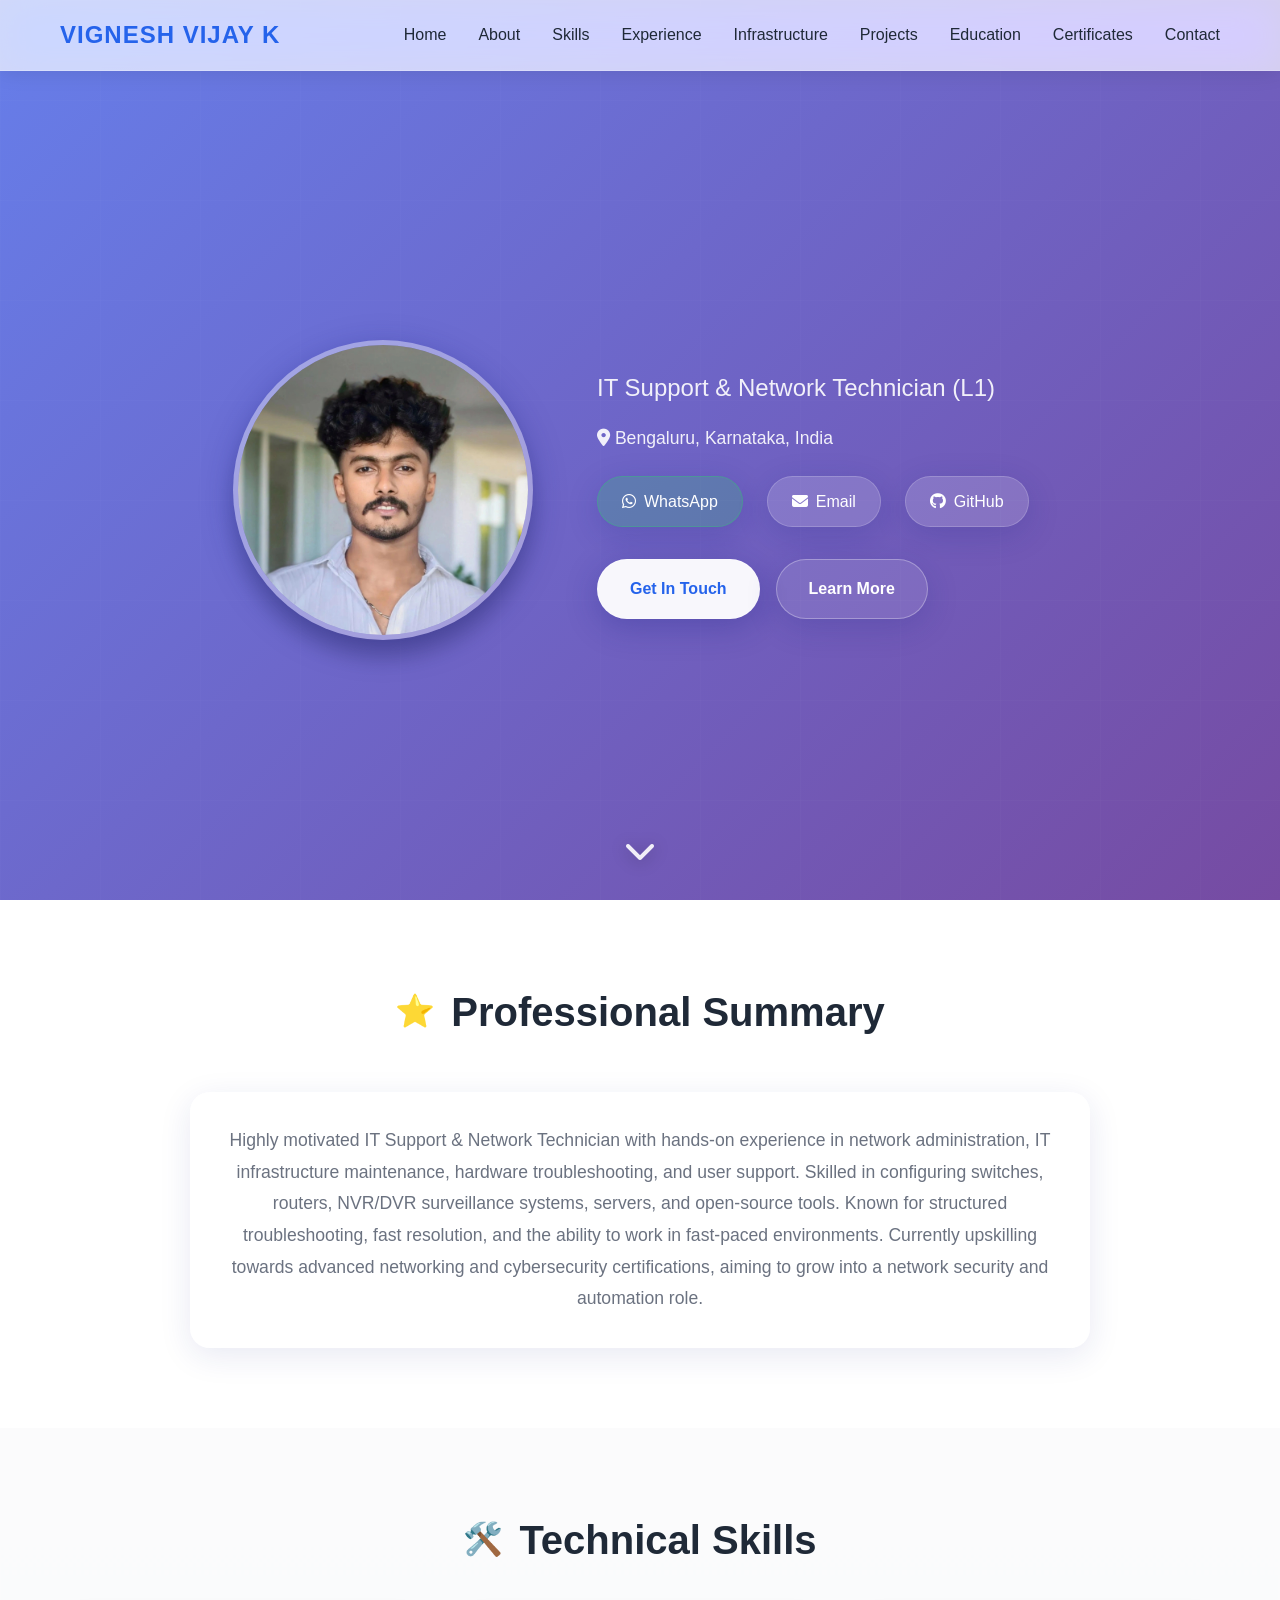
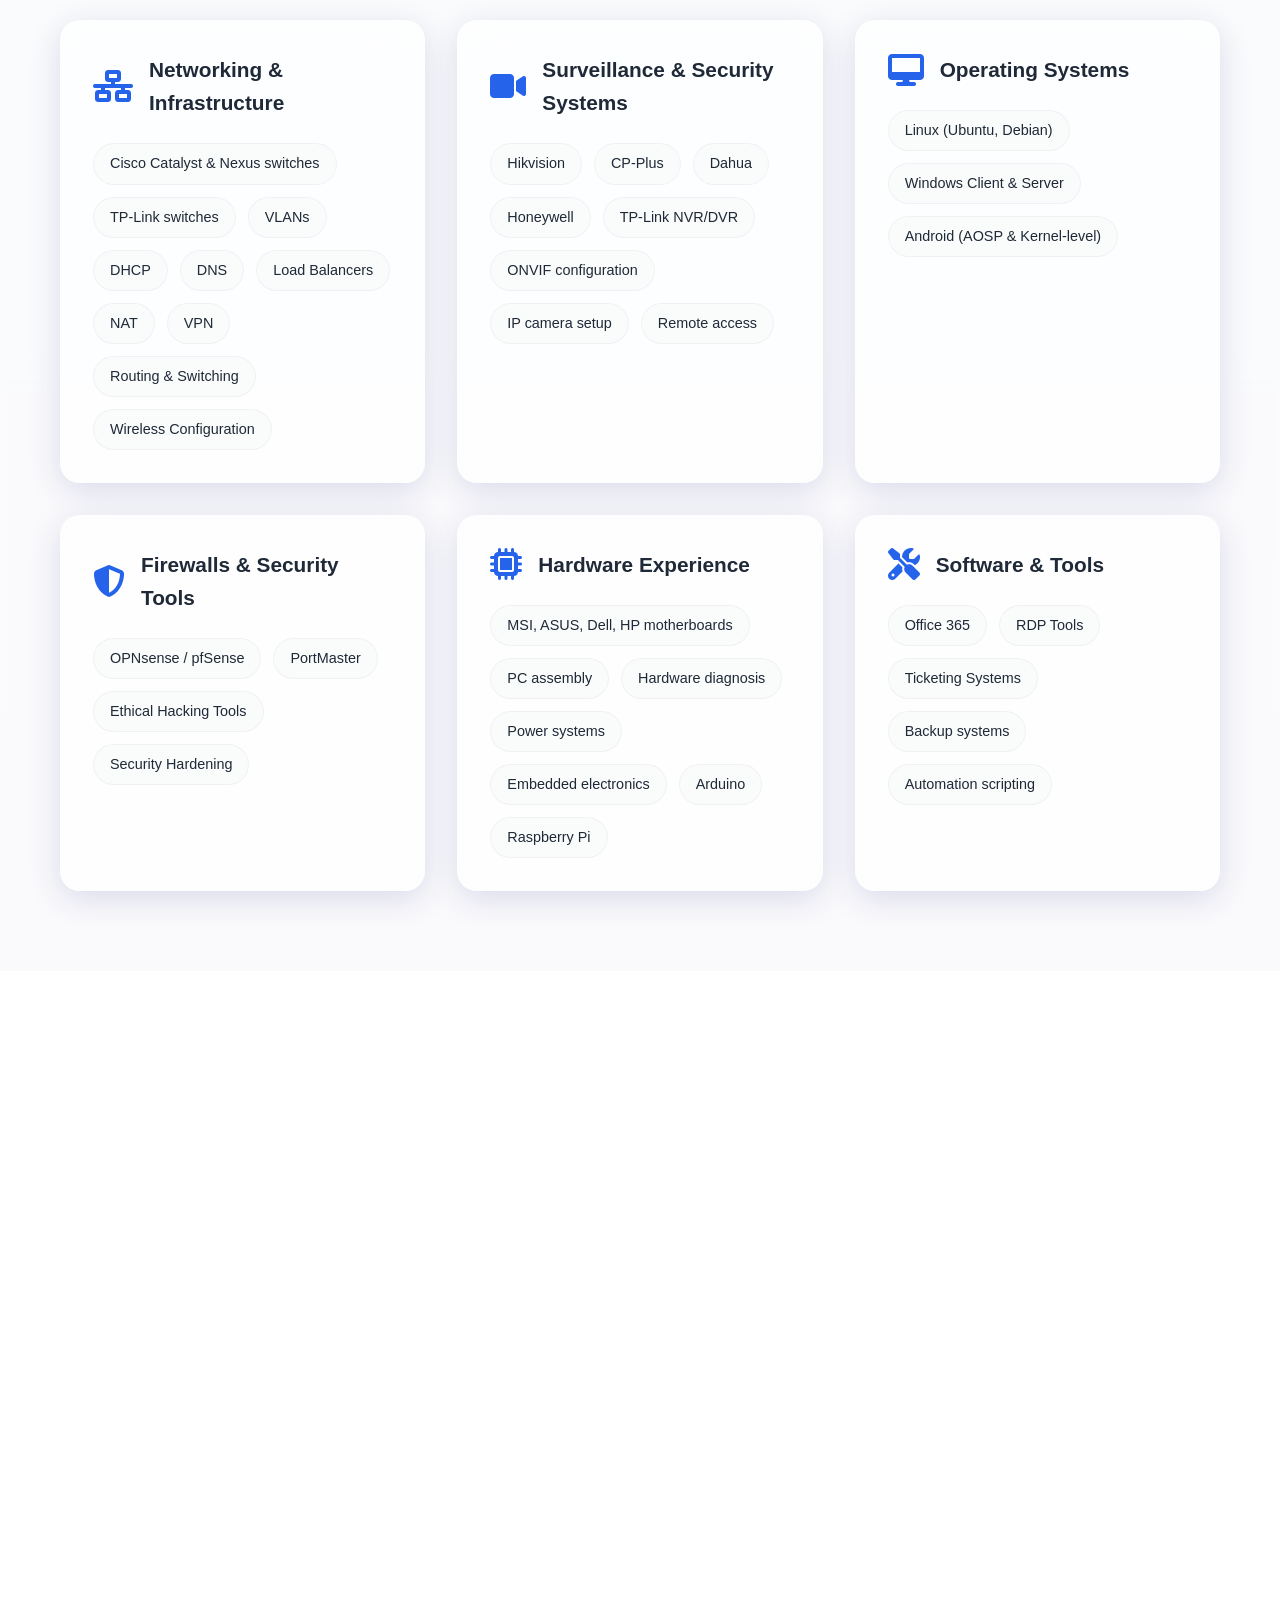
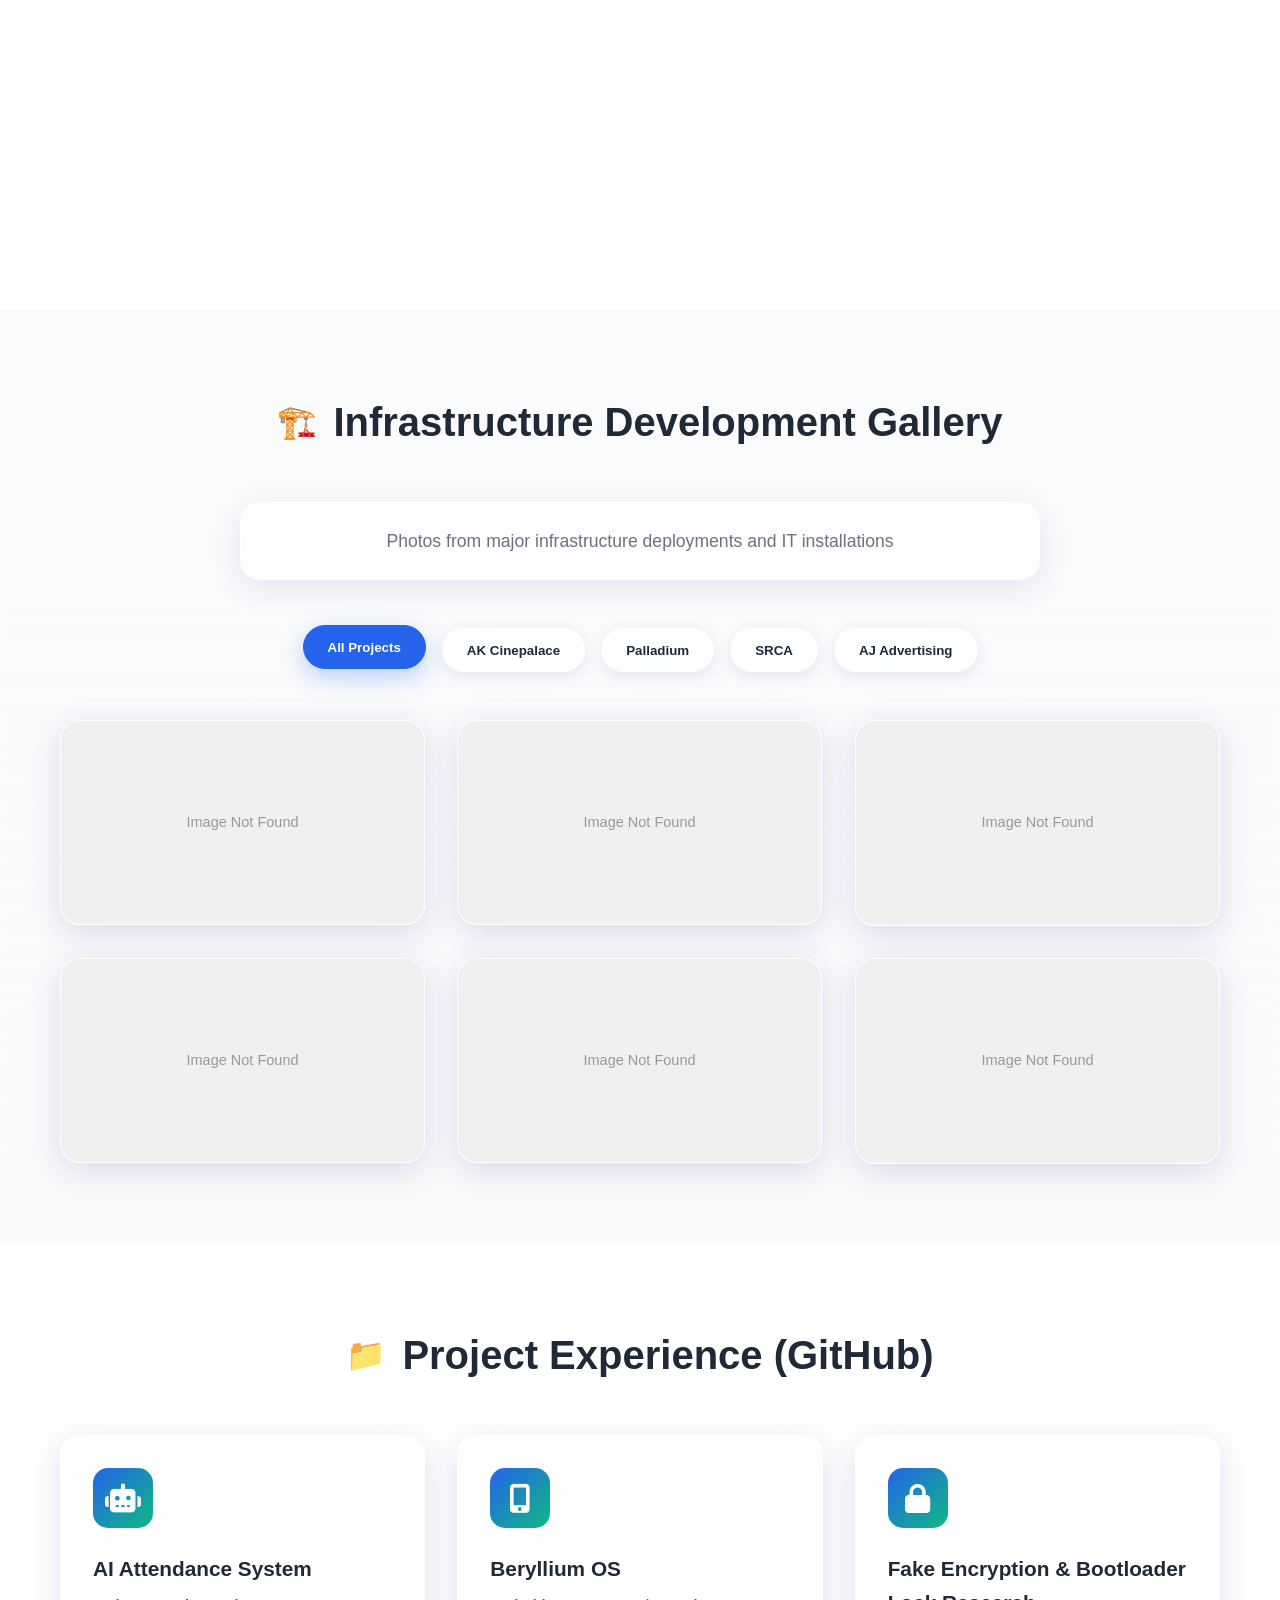
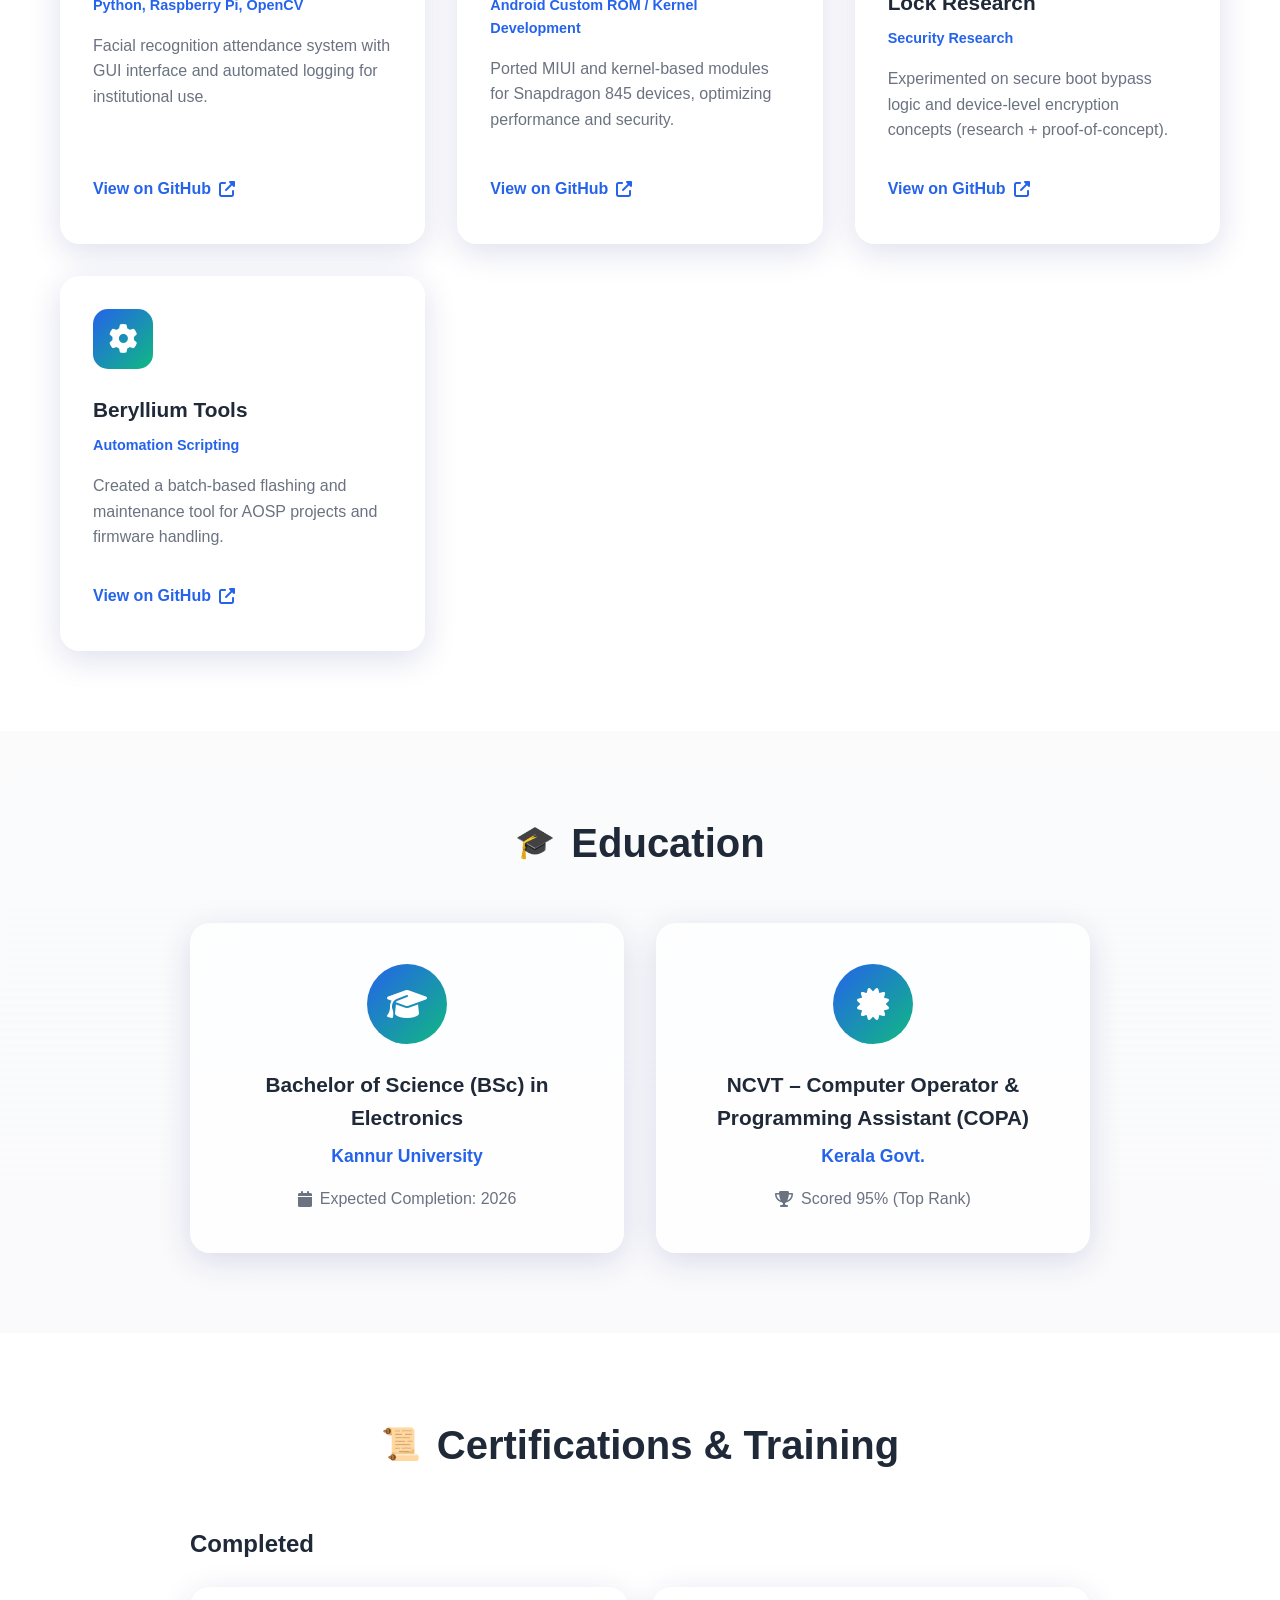
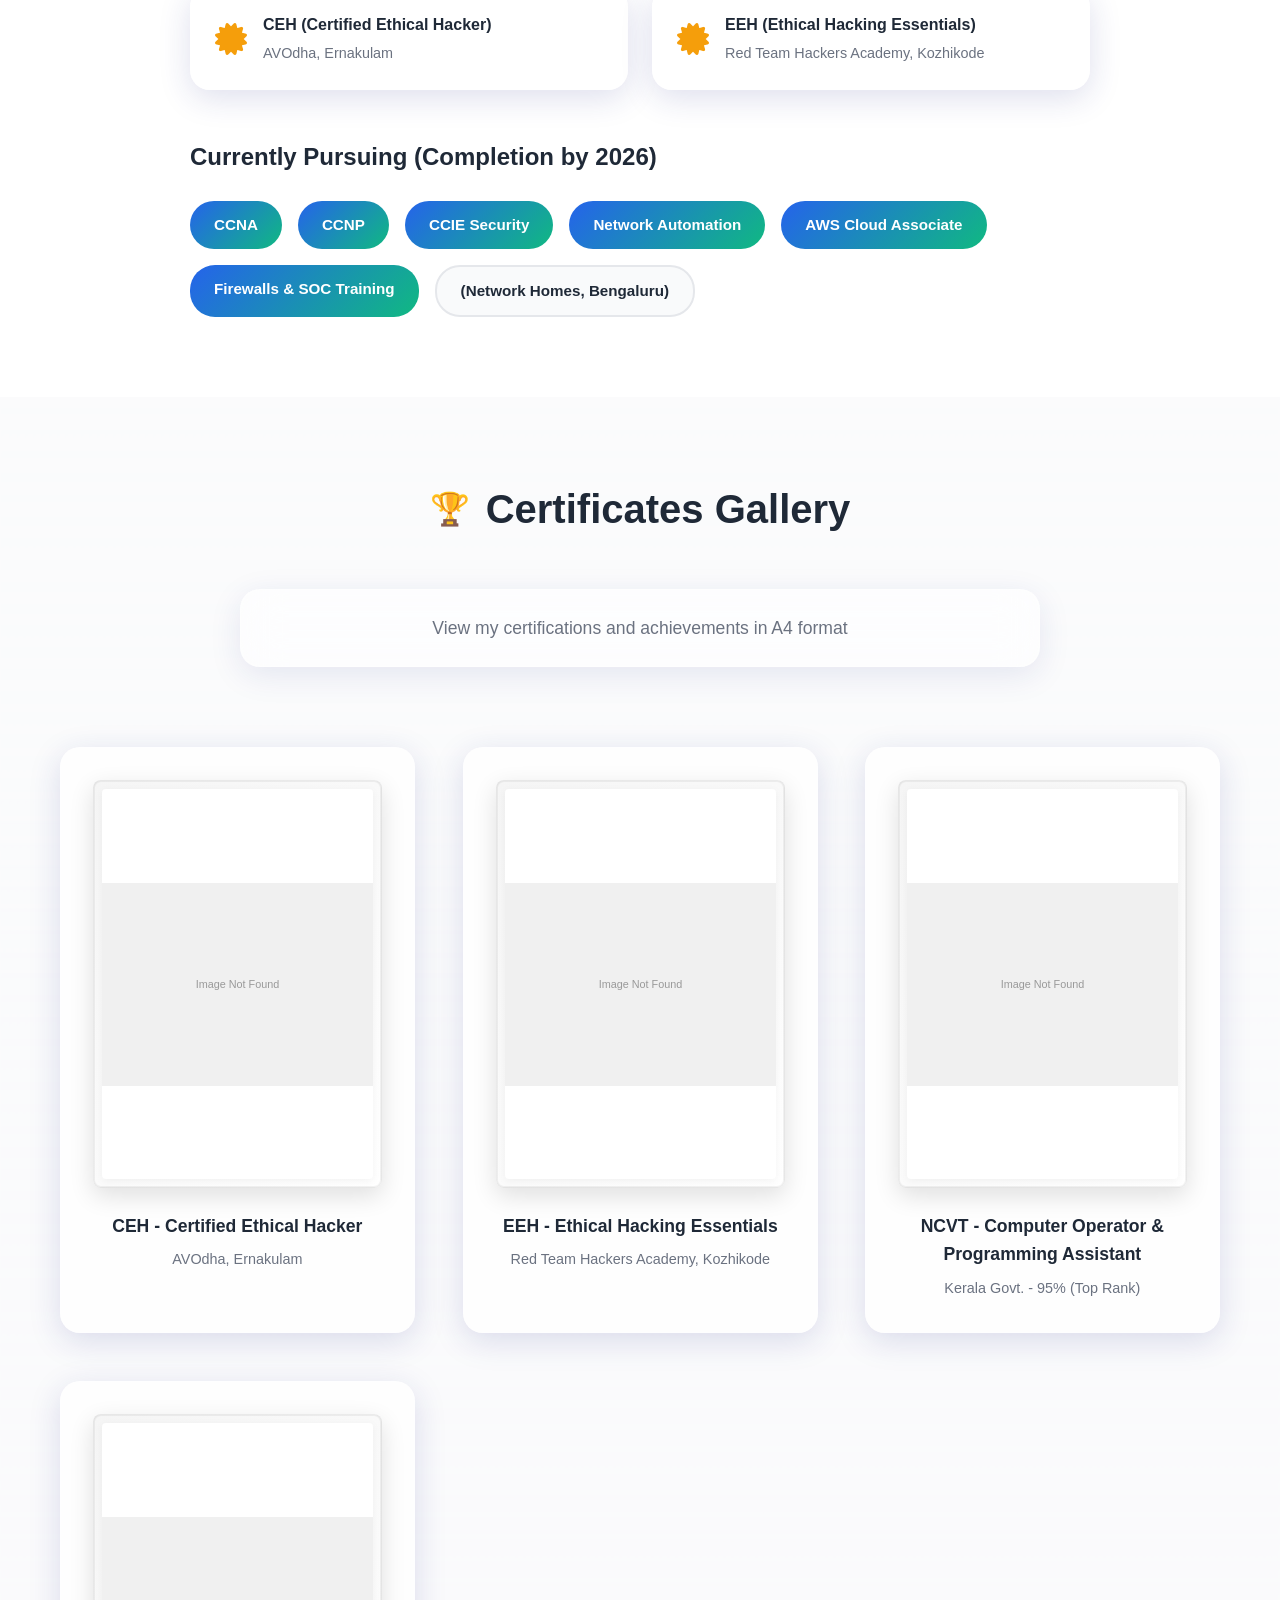
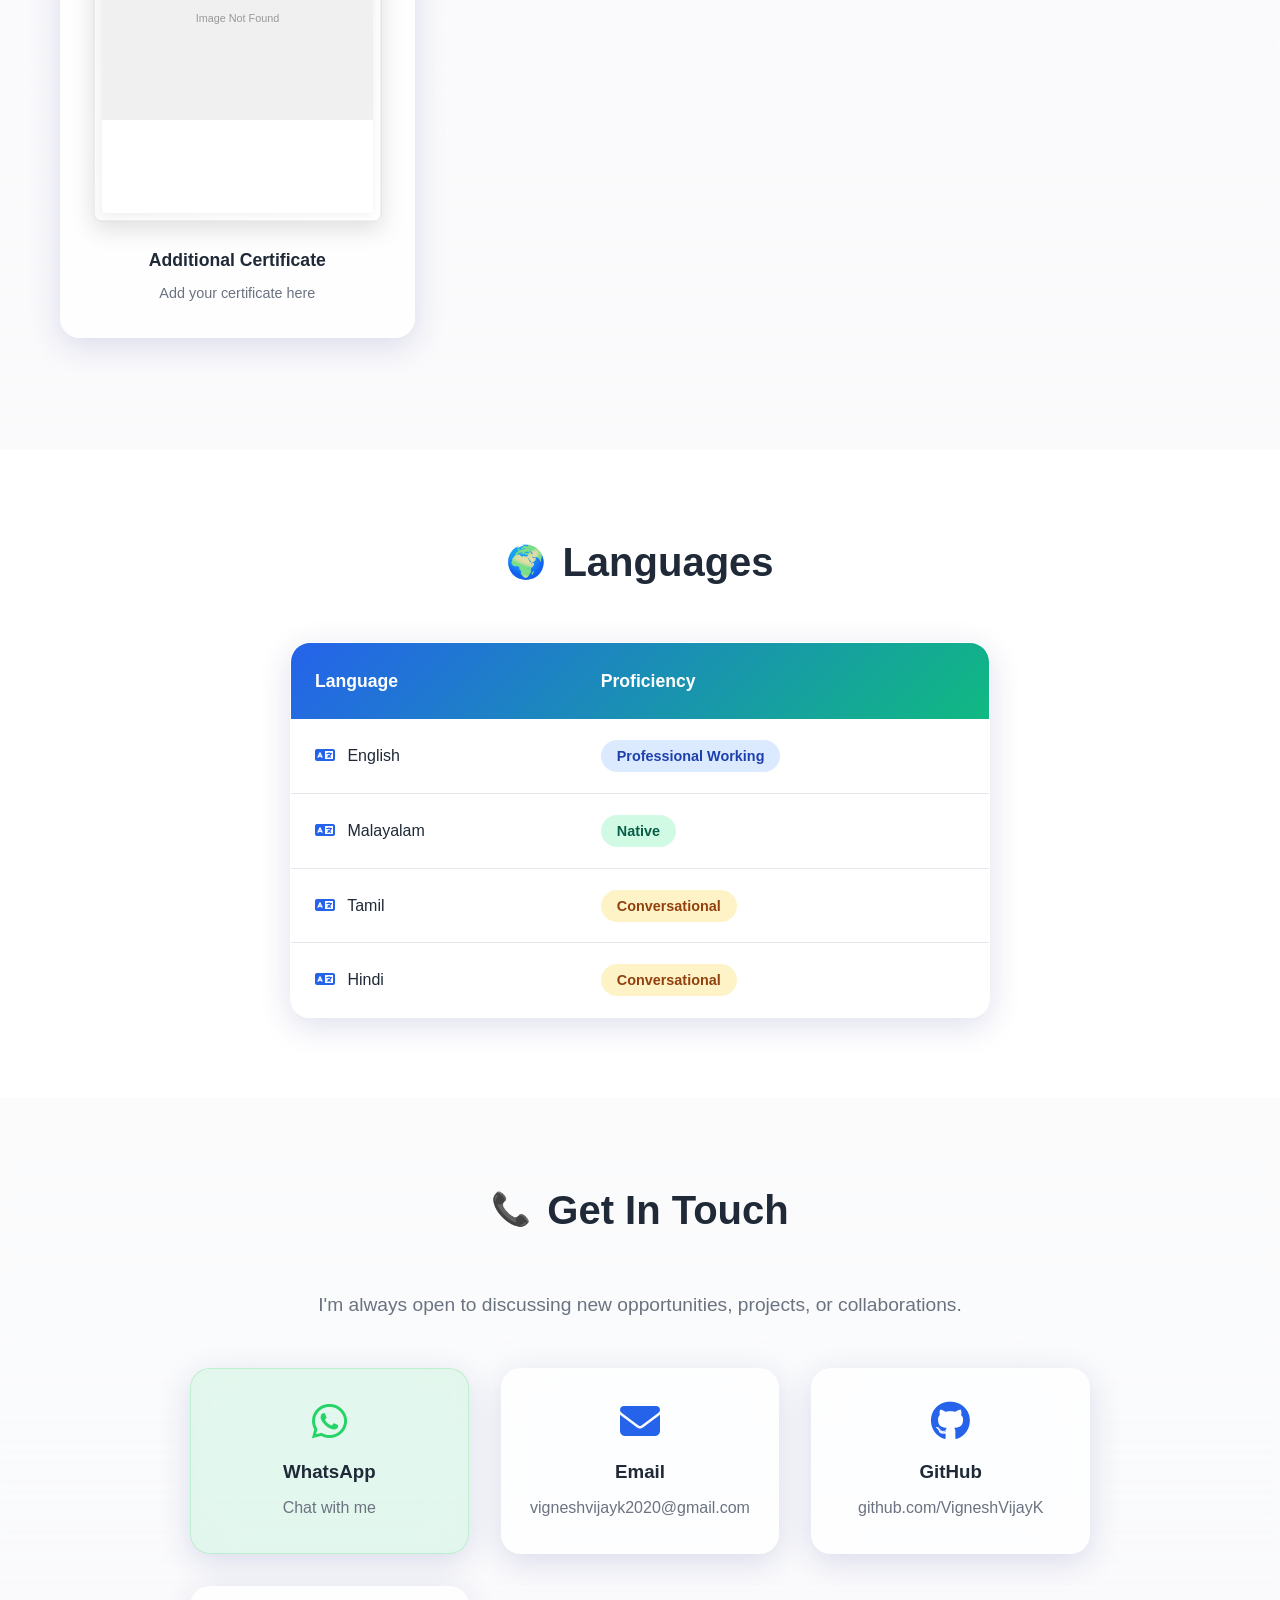
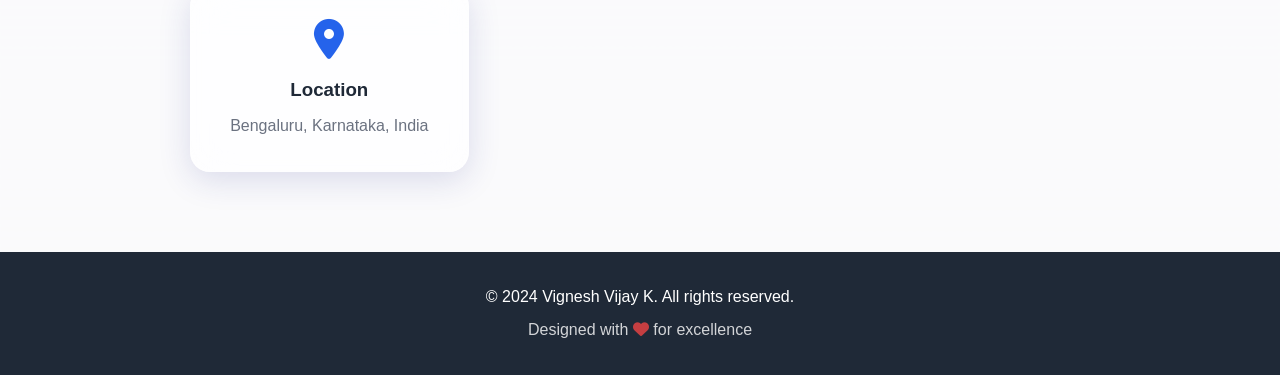
==== index.html @ 49d81eba "Add Google site verification meta tag" ====
<!DOCTYPE html>
<html lang="en">
<head>
    <meta charset="UTF-8">
    <meta name="viewport" content="width=device-width, initial-scale=1.0, maximum-scale=5.0, user-scalable=yes">
    <meta name="mobile-web-app-capable" content="yes">
    <meta name="apple-mobile-web-app-capable" content="yes">
    <meta name="apple-mobile-web-app-status-bar-style" content="default">
    <meta name="google-site-verification" content="zY5i9PbWKycv_Wde9Skg3t3b6tRKKq6rqzcuamkOI60" />
    <title>Vignesh Vijay K - IT Support & Network Technician</title>
    <link rel="stylesheet" href="styles.css">
    <link rel="stylesheet" href="https://cdnjs.cloudflare.com/ajax/libs/font-awesome/6.4.0/css/all.min.css">
</head>
<body>
    <!-- Navigation -->
    <nav class="navbar">
        <div class="nav-container">
            <div class="logo">VIGNESH VIJAY K</div>
            <ul class="nav-menu">
                <li><a href="#home">Home</a></li>
                <li><a href="#about">About</a></li>
                <li><a href="#skills">Skills</a></li>
                <li><a href="#experience">Experience</a></li>
                <li><a href="#infrastructure">Infrastructure</a></li>
                <li><a href="#projects">Projects</a></li>
                <li><a href="#education">Education</a></li>
                <li><a href="#certificates">Certificates</a></li>
                <li><a href="#contact">Contact</a></li>
            </ul>
            <div class="hamburger">
                <span></span>
                <span></span>
                <span></span>
            </div>
        </div>
    </nav>

    <!-- Hero Section -->
    <section id="home" class="hero">
        <div class="hero-container">
            <div class="hero-image">
                <img src="images/profile.jpg" alt="Vignesh Vijay K" class="profile-image" onerror="this.style.display='none'; this.nextElementSibling.style.display='flex';">
                <div class="image-placeholder" style="display: none;">
                    <i class="fas fa-user-circle"></i>
                </div>
            </div>
            <div class="hero-content">
                <h1 class="hero-name">VIGNESH VIJAY K</h1>
                <h2 class="hero-title">IT Support & Network Technician (L1)</h2>
                <p class="hero-location">
                    <i class="fas fa-map-marker-alt"></i> Bengaluru, Karnataka, India
                </p>
                <div class="hero-contact">
                    <a href="https://wa.me/918590011604" target="_blank" class="contact-item contact-whatsapp">
                        <i class="fab fa-whatsapp"></i> WhatsApp
                    </a>
                    <a href="mailto:vigneshvijayk2020@gmail.com" class="contact-item">
                        <i class="fas fa-envelope"></i> Email
                    </a>
                    <a href="https://github.com/VigneshVijayK" target="_blank" class="contact-item">
                        <i class="fab fa-github"></i> GitHub
                    </a>
                </div>
                <div class="hero-buttons">
                    <a href="#contact" class="btn btn-primary">Get In Touch</a>
                    <a href="#about" class="btn btn-secondary">Learn More</a>
                </div>
            </div>
        </div>
        <div class="scroll-indicator">
            <i class="fas fa-chevron-down"></i>
        </div>
    </section>

    <!-- Professional Summary -->
    <section id="about" class="section about-section">
        <div class="container">
            <h2 class="section-title">
                <span class="title-icon">⭐</span>
                Professional Summary
            </h2>
            <div class="about-content">
                <p class="summary-text">
                    Highly motivated IT Support & Network Technician with hands-on experience in network administration, 
                    IT infrastructure maintenance, hardware troubleshooting, and user support. Skilled in configuring 
                    switches, routers, NVR/DVR surveillance systems, servers, and open-source tools. Known for structured 
                    troubleshooting, fast resolution, and the ability to work in fast-paced environments. Currently upskilling 
                    towards advanced networking and cybersecurity certifications, aiming to grow into a network security and 
                    automation role.
                </p>
            </div>
        </div>
    </section>

    <!-- Technical Skills -->
    <section id="skills" class="section skills-section">
        <div class="container">
            <h2 class="section-title">
                <span class="title-icon">🛠️</span>
                Technical Skills
            </h2>
            <div class="skills-grid">
                <div class="skill-category">
                    <div class="skill-header">
                        <i class="fas fa-network-wired"></i>
                        <h3>Networking & Infrastructure</h3>
                    </div>
                    <div class="skill-tags">
                        <span class="skill-tag">Cisco Catalyst & Nexus switches</span>
                        <span class="skill-tag">TP-Link switches</span>
                        <span class="skill-tag">VLANs</span>
                        <span class="skill-tag">DHCP</span>
                        <span class="skill-tag">DNS</span>
                        <span class="skill-tag">Load Balancers</span>
                        <span class="skill-tag">NAT</span>
                        <span class="skill-tag">VPN</span>
                        <span class="skill-tag">Routing & Switching</span>
                        <span class="skill-tag">Wireless Configuration</span>
                    </div>
                </div>

                <div class="skill-category">
                    <div class="skill-header">
                        <i class="fas fa-video"></i>
                        <h3>Surveillance & Security Systems</h3>
                    </div>
                    <div class="skill-tags">
                        <span class="skill-tag">Hikvision</span>
                        <span class="skill-tag">CP-Plus</span>
                        <span class="skill-tag">Dahua</span>
                        <span class="skill-tag">Honeywell</span>
                        <span class="skill-tag">TP-Link NVR/DVR</span>
                        <span class="skill-tag">ONVIF configuration</span>
                        <span class="skill-tag">IP camera setup</span>
                        <span class="skill-tag">Remote access</span>
                    </div>
                </div>

                <div class="skill-category">
                    <div class="skill-header">
                        <i class="fas fa-desktop"></i>
                        <h3>Operating Systems</h3>
                    </div>
                    <div class="skill-tags">
                        <span class="skill-tag">Linux (Ubuntu, Debian)</span>
                        <span class="skill-tag">Windows Client & Server</span>
                        <span class="skill-tag">Android (AOSP & Kernel-level)</span>
                    </div>
                </div>

                <div class="skill-category">
                    <div class="skill-header">
                        <i class="fas fa-shield-alt"></i>
                        <h3>Firewalls & Security Tools</h3>
                    </div>
                    <div class="skill-tags">
                        <span class="skill-tag">OPNsense / pfSense</span>
                        <span class="skill-tag">PortMaster</span>
                        <span class="skill-tag">Ethical Hacking Tools</span>
                        <span class="skill-tag">Security Hardening</span>
                    </div>
                </div>

                <div class="skill-category">
                    <div class="skill-header">
                        <i class="fas fa-microchip"></i>
                        <h3>Hardware Experience</h3>
                    </div>
                    <div class="skill-tags">
                        <span class="skill-tag">MSI, ASUS, Dell, HP motherboards</span>
                        <span class="skill-tag">PC assembly</span>
                        <span class="skill-tag">Hardware diagnosis</span>
                        <span class="skill-tag">Power systems</span>
                        <span class="skill-tag">Embedded electronics</span>
                        <span class="skill-tag">Arduino</span>
                        <span class="skill-tag">Raspberry Pi</span>
                    </div>
                </div>

                <div class="skill-category">
                    <div class="skill-header">
                        <i class="fas fa-tools"></i>
                        <h3>Software & Tools</h3>
                    </div>
                    <div class="skill-tags">
                        <span class="skill-tag">Office 365</span>
                        <span class="skill-tag">RDP Tools</span>
                        <span class="skill-tag">Ticketing Systems</span>
                        <span class="skill-tag">Backup systems</span>
                        <span class="skill-tag">Automation scripting</span>
                    </div>
                </div>
            </div>
        </div>
    </section>

    <!-- Experience -->
    <section id="experience" class="section experience-section">
        <div class="container">
            <h2 class="section-title">
                <span class="title-icon">🧩</span>
                Experience
            </h2>
            <div class="experience-timeline">
                <div class="timeline-item">
                    <div class="timeline-marker"></div>
                    <div class="timeline-content">
                        <div class="experience-header">
                            <h3 class="job-title">IT Support Technician (L1)</h3>
                            <span class="company">Nextwatts</span>
                        </div>
                        <div class="job-location">
                            <i class="fas fa-map-marker-alt"></i> Kanhangad, Kerala
                        </div>
                        <div class="job-period">
                            <i class="fas fa-calendar-alt"></i> Aug 2023 – Nov 2025
                        </div>
                        <div class="job-description">
                            <ul class="job-list">
                                <li>Delivered L1 support for hardware, software, and network troubleshooting across user systems and IT assets.</li>
                                <li>Installed, configured, and maintained Cisco & TP-Link network switches, routers, modems, load balancers, Wi-Fi access points, and surveillance systems.</li>
                                <li>Managed and supported servers, storage devices, and backup workflows.</li>
                                <li>Collaborated with engineering and field teams to deploy large-scale IT projects.</li>
                                <li>Achieved <strong>90% first-contact support resolution rate</strong>, reducing downtime and improving customer satisfaction.</li>
                            </ul>
                            <div class="projects-worked">
                                <h4>Infrastructure Deployments:</h4>
                                <div class="project-names">
                                    <span class="project-badge">AK Cinepalace</span>
                                    <span class="project-badge">Palladium Convention Center</span>
                                    <span class="project-badge">SRCA Kanhangad & Payyanur</span>
                                    <span class="project-badge">AJ Advertising</span>
                                </div>
                            </div>
                        </div>
                    </div>
                </div>
            </div>
        </div>
    </section>

    <!-- Infrastructure Gallery -->
    <section id="infrastructure" class="section infrastructure-section">
        <div class="container">
            <h2 class="section-title">
                <span class="title-icon">🏗️</span>
                Infrastructure Development Gallery
            </h2>
            <p class="gallery-intro">Photos from major infrastructure deployments and IT installations</p>
            
            <div class="gallery-filter">
                <button class="filter-btn active" data-filter="all">All Projects</button>
                <button class="filter-btn" data-filter="cinepalace">AK Cinepalace</button>
                <button class="filter-btn" data-filter="palladium">Palladium</button>
                <button class="filter-btn" data-filter="srca">SRCA</button>
                <button class="filter-btn" data-filter="aj">AJ Advertising</button>
            </div>

            <div class="infrastructure-gallery">
                <div class="gallery-item" data-category="cinepalace">
                    <div class="gallery-image-wrapper">
                        <img src="images/infrastructure/ak-cinepalace-1.jpg" alt="AK Cinepalace Infrastructure" class="gallery-image" loading="lazy">
                        <div class="gallery-overlay">
                            <h4>AK Cinepalace</h4>
                            <p>Network & Surveillance Setup</p>
                            <i class="fas fa-expand"></i>
                        </div>
                    </div>
                </div>
                
                <div class="gallery-item" data-category="palladium">
                    <div class="gallery-image-wrapper">
                        <img src="images/infrastructure/palladium-1.jpg" alt="Palladium Convention Center" class="gallery-image" loading="lazy">
                        <div class="gallery-overlay">
                            <h4>Palladium Convention Center</h4>
                            <p>Full IT Infrastructure</p>
                            <i class="fas fa-expand"></i>
                        </div>
                    </div>
                </div>
                
                <div class="gallery-item" data-category="srca">
                    <div class="gallery-image-wrapper">
                        <img src="images/infrastructure/srca-1.jpg" alt="SRCA Infrastructure" class="gallery-image" loading="lazy">
                        <div class="gallery-overlay">
                            <h4>SRCA Kanhangad & Payyanur</h4>
                            <p>Server & Network Deployment</p>
                            <i class="fas fa-expand"></i>
                        </div>
                    </div>
                </div>
                
                <div class="gallery-item" data-category="aj">
                    <div class="gallery-image-wrapper">
                        <img src="images/infrastructure/aj-1.jpg" alt="AJ Advertising Setup" class="gallery-image" loading="lazy">
                        <div class="gallery-overlay">
                            <h4>AJ Advertising</h4>
                            <p>Network Infrastructure</p>
                            <i class="fas fa-expand"></i>
                        </div>
                    </div>
                </div>
                
                <!-- Placeholder for more images - user can add more -->
                <div class="gallery-item" data-category="cinepalace">
                    <div class="gallery-image-wrapper">
                        <img src="images/infrastructure/ak-cinepalace-2.jpg" alt="AK Cinepalace Setup" class="gallery-image" loading="lazy">
                        <div class="gallery-overlay">
                            <h4>AK Cinepalace</h4>
                            <p>Cisco Switch Configuration</p>
                            <i class="fas fa-expand"></i>
                        </div>
                    </div>
                </div>
                
                <div class="gallery-item" data-category="palladium">
                    <div class="gallery-image-wrapper">
                        <img src="images/infrastructure/palladium-2.jpg" alt="Palladium Network" class="gallery-image" loading="lazy">
                        <div class="gallery-overlay">
                            <h4>Palladium Convention Center</h4>
                            <p>Wi-Fi & Access Points</p>
                            <i class="fas fa-expand"></i>
                        </div>
                    </div>
                </div>
            </div>
        </div>
    </section>

    <!-- Projects -->
    <section id="projects" class="section projects-section">
        <div class="container">
            <h2 class="section-title">
                <span class="title-icon">📁</span>
                Project Experience (GitHub)
            </h2>
            <div class="projects-grid">
                <div class="project-card">
                    <div class="project-icon">
                        <i class="fas fa-robot"></i>
                    </div>
                    <h3 class="project-title">AI Attendance System</h3>
                    <p class="project-tech">Python, Raspberry Pi, OpenCV</p>
                    <p class="project-description">
                        Facial recognition attendance system with GUI interface and automated logging for institutional use.
                    </p>
                    <a href="https://github.com/VigneshVijayK" target="_blank" class="project-link">
                        View on GitHub <i class="fas fa-external-link-alt"></i>
                    </a>
                </div>

                <div class="project-card">
                    <div class="project-icon">
                        <i class="fas fa-mobile-alt"></i>
                    </div>
                    <h3 class="project-title">Beryllium OS</h3>
                    <p class="project-tech">Android Custom ROM / Kernel Development</p>
                    <p class="project-description">
                        Ported MIUI and kernel-based modules for Snapdragon 845 devices, optimizing performance and security.
                    </p>
                    <a href="https://github.com/VigneshVijayK" target="_blank" class="project-link">
                        View on GitHub <i class="fas fa-external-link-alt"></i>
                    </a>
                </div>

                <div class="project-card">
                    <div class="project-icon">
                        <i class="fas fa-lock"></i>
                    </div>
                    <h3 class="project-title">Fake Encryption & Bootloader Lock Research</h3>
                    <p class="project-tech">Security Research</p>
                    <p class="project-description">
                        Experimented on secure boot bypass logic and device-level encryption concepts (research + proof-of-concept).
                    </p>
                    <a href="https://github.com/VigneshVijayK" target="_blank" class="project-link">
                        View on GitHub <i class="fas fa-external-link-alt"></i>
                    </a>
                </div>

                <div class="project-card">
                    <div class="project-icon">
                        <i class="fas fa-cog"></i>
                    </div>
                    <h3 class="project-title">Beryllium Tools</h3>
                    <p class="project-tech">Automation Scripting</p>
                    <p class="project-description">
                        Created a batch-based flashing and maintenance tool for AOSP projects and firmware handling.
                    </p>
                    <a href="https://github.com/VigneshVijayK" target="_blank" class="project-link">
                        View on GitHub <i class="fas fa-external-link-alt"></i>
                    </a>
                </div>
            </div>
        </div>
    </section>

    <!-- Education -->
    <section id="education" class="section education-section">
        <div class="container">
            <h2 class="section-title">
                <span class="title-icon">🎓</span>
                Education
            </h2>
            <div class="education-grid">
                <div class="education-card">
                    <div class="education-icon">
                        <i class="fas fa-graduation-cap"></i>
                    </div>
                    <h3 class="degree">Bachelor of Science (BSc) in Electronics</h3>
                    <p class="institution">Kannur University</p>
                    <p class="education-period">
                        <i class="fas fa-calendar"></i> Expected Completion: 2026
                    </p>
                </div>

                <div class="education-card">
                    <div class="education-icon">
                        <i class="fas fa-certificate"></i>
                    </div>
                    <h3 class="degree">NCVT – Computer Operator & Programming Assistant (COPA)</h3>
                    <p class="institution">Kerala Govt.</p>
                    <p class="education-period">
                        <i class="fas fa-trophy"></i> Scored 95% (Top Rank)
                    </p>
                </div>
            </div>
        </div>
    </section>

    <!-- Certifications -->
    <section id="certifications" class="section certifications-section">
        <div class="container">
            <h2 class="section-title">
                <span class="title-icon">📜</span>
                Certifications & Training
            </h2>
            <div class="certifications-content">
                <div class="certifications-completed">
                    <h3 class="subsection-title">Completed</h3>
                    <div class="cert-grid">
                        <div class="cert-item">
                            <i class="fas fa-certificate"></i>
                            <div>
                                <h4>CEH (Certified Ethical Hacker)</h4>
                                <p>AVOdha, Ernakulam</p>
                            </div>
                        </div>
                        <div class="cert-item">
                            <i class="fas fa-certificate"></i>
                            <div>
                                <h4>EEH (Ethical Hacking Essentials)</h4>
                                <p>Red Team Hackers Academy, Kozhikode</p>
                            </div>
                        </div>
                    </div>
                </div>
                <div class="certifications-pursuing">
                    <h3 class="subsection-title">Currently Pursuing (Completion by 2026)</h3>
                    <div class="cert-tags">
                        <span class="cert-tag">CCNA</span>
                        <span class="cert-tag">CCNP</span>
                        <span class="cert-tag">CCIE Security</span>
                        <span class="cert-tag">Network Automation</span>
                        <span class="cert-tag">AWS Cloud Associate</span>
                        <span class="cert-tag">Firewalls & SOC Training</span>
                        <span class="cert-tag cert-provider">(Network Homes, Bengaluru)</span>
                    </div>
                </div>
            </div>
        </div>
    </section>

    <!-- Certificates Gallery -->
    <section id="certificates" class="section certificates-gallery-section">
        <div class="container">
            <h2 class="section-title">
                <span class="title-icon">🏆</span>
                Certificates Gallery
            </h2>
            <p class="gallery-intro">View my certifications and achievements in A4 format</p>
            
            <div class="certificates-gallery">
                <div class="certificate-item">
                    <div class="certificate-card">
                        <div class="certificate-image-wrapper">
                            <img src="images/certificates/ceh.jpg" alt="CEH Certificate" class="certificate-image" loading="lazy">
                            <div class="certificate-overlay">
                                <button class="view-cert-btn">
                                    <i class="fas fa-eye"></i> View Full Size
                                </button>
                            </div>
                        </div>
                        <div class="certificate-info">
                            <h4>CEH - Certified Ethical Hacker</h4>
                            <p>AVOdha, Ernakulam</p>
                        </div>
                    </div>
                </div>
                
                <div class="certificate-item">
                    <div class="certificate-card">
                        <div class="certificate-image-wrapper">
                            <img src="images/certificates/eeh.jpg" alt="EEH Certificate" class="certificate-image" loading="lazy">
                            <div class="certificate-overlay">
                                <button class="view-cert-btn">
                                    <i class="fas fa-eye"></i> View Full Size
                                </button>
                            </div>
                        </div>
                        <div class="certificate-info">
                            <h4>EEH - Ethical Hacking Essentials</h4>
                            <p>Red Team Hackers Academy, Kozhikode</p>
                        </div>
                    </div>
                </div>
                
                <div class="certificate-item">
                    <div class="certificate-card">
                        <div class="certificate-image-wrapper">
                            <img src="images/certificates/copa.jpg" alt="COPA Certificate" class="certificate-image" loading="lazy">
                            <div class="certificate-overlay">
                                <button class="view-cert-btn">
                                    <i class="fas fa-eye"></i> View Full Size
                                </button>
                            </div>
                        </div>
                        <div class="certificate-info">
                            <h4>NCVT - Computer Operator & Programming Assistant</h4>
                            <p>Kerala Govt. - 95% (Top Rank)</p>
                        </div>
                    </div>
                </div>
                
                <!-- Placeholder for more certificates -->
                <div class="certificate-item">
                    <div class="certificate-card">
                        <div class="certificate-image-wrapper">
                            <img src="images/certificates/placeholder.jpg" alt="Additional Certificate" class="certificate-image" loading="lazy">
                            <div class="certificate-overlay">
                                <button class="view-cert-btn">
                                    <i class="fas fa-eye"></i> View Full Size
                                </button>
                            </div>
                        </div>
                        <div class="certificate-info">
                            <h4>Additional Certificate</h4>
                            <p>Add your certificate here</p>
                        </div>
                    </div>
                </div>
            </div>
        </div>
    </section>

    <!-- Languages -->
    <section id="languages" class="section languages-section">
        <div class="container">
            <h2 class="section-title">
                <span class="title-icon">🌍</span>
                Languages
            </h2>
            <div class="languages-table">
                <table>
                    <thead>
                        <tr>
                            <th>Language</th>
                            <th>Proficiency</th>
                        </tr>
                    </thead>
                    <tbody>
                        <tr>
                            <td><i class="fas fa-language"></i> English</td>
                            <td><span class="proficiency-badge professional">Professional Working</span></td>
                        </tr>
                        <tr>
                            <td><i class="fas fa-language"></i> Malayalam</td>
                            <td><span class="proficiency-badge native">Native</span></td>
                        </tr>
                        <tr>
                            <td><i class="fas fa-language"></i> Tamil</td>
                            <td><span class="proficiency-badge conversational">Conversational</span></td>
                        </tr>
                        <tr>
                            <td><i class="fas fa-language"></i> Hindi</td>
                            <td><span class="proficiency-badge conversational">Conversational</span></td>
                        </tr>
                    </tbody>
                </table>
            </div>
        </div>
    </section>

    <!-- Contact -->
    <section id="contact" class="section contact-section">
        <div class="container">
            <h2 class="section-title">
                <span class="title-icon">📞</span>
                Get In Touch
            </h2>
            <div class="contact-content">
                <p class="contact-intro">I'm always open to discussing new opportunities, projects, or collaborations.</p>
                <div class="contact-info">
                    <a href="https://wa.me/918590011604" target="_blank" class="contact-card contact-whatsapp-card">
                        <i class="fab fa-whatsapp"></i>
                        <h3>WhatsApp</h3>
                        <p>Chat with me</p>
                    </a>
                    <a href="mailto:vigneshvijayk2020@gmail.com" class="contact-card">
                        <i class="fas fa-envelope"></i>
                        <h3>Email</h3>
                        <p>vigneshvijayk2020@gmail.com</p>
                    </a>
                    <a href="https://github.com/VigneshVijayK" target="_blank" class="contact-card">
                        <i class="fab fa-github"></i>
                        <h3>GitHub</h3>
                        <p>github.com/VigneshVijayK</p>
                    </a>
                    <div class="contact-card">
                        <i class="fas fa-map-marker-alt"></i>
                        <h3>Location</h3>
                        <p>Bengaluru, Karnataka, India</p>
                    </div>
                </div>
            </div>
        </div>
    </section>

    <!-- Image Modal/Lightbox -->
    <div id="imageModal" class="modal">
        <span class="modal-close">&times;</span>
        <img class="modal-content" id="modalImage" alt="Full size image">
        <div class="modal-caption" id="modalCaption"></div>
        <button class="modal-prev" id="modalPrev"><i class="fas fa-chevron-left"></i></button>
        <button class="modal-next" id="modalNext"><i class="fas fa-chevron-right"></i></button>
    </div>

    <!-- Footer -->
    <footer class="footer">
        <div class="container">
            <p>&copy; 2024 Vignesh Vijay K. All rights reserved.</p>
            <p class="footer-note">Designed with <i class="fas fa-heart"></i> for excellence</p>
        </div>
    </footer>

    <script src="script.js"></script>
</body>
</html>
---- styles.css ----
/* ===== CSS Variables ===== */
:root {
    --primary-color: #2563eb;
    --primary-dark: #1e40af;
    --secondary-color: #10b981;
    --accent-color: #f59e0b;
    --whatsapp-green: #25D366;
    --text-dark: #1f2937;
    --text-light: #6b7280;
    --bg-light: #f9fafb;
    --bg-white: #ffffff;
    --border-color: #e5e7eb;
    --shadow-sm: 0 1px 2px 0 rgba(0, 0, 0, 0.05);
    --shadow-md: 0 4px 6px -1px rgba(0, 0, 0, 0.1);
    --shadow-lg: 0 10px 15px -3px rgba(0, 0, 0, 0.1);
    --shadow-xl: 0 20px 25px -5px rgba(0, 0, 0, 0.1);
    --shadow-glass: 0 8px 32px 0 rgba(31, 38, 135, 0.37);
    --transition: all 0.4s cubic-bezier(0.4, 0, 0.2, 1);
    --transition-fast: all 0.3s cubic-bezier(0.4, 0, 0.2, 1);
    --transition-slow: all 0.6s cubic-bezier(0.4, 0, 0.2, 1);
    --glass-bg: rgba(255, 255, 255, 0.25);
    --glass-border: rgba(255, 255, 255, 0.18);
}

/* ===== Reset & Base Styles ===== */
* {
    margin: 0;
    padding: 0;
    box-sizing: border-box;
}

html {
    scroll-behavior: smooth;
    -webkit-text-size-adjust: 100%;
    -ms-text-size-adjust: 100%;
}

/* Prevent horizontal scroll on mobile */
body {
    overflow-x: hidden;
    width: 100%;
}

/* Prevent image dragging on mobile */
img, .gallery-image, .certificate-image, .modal-content {
    -webkit-user-drag: none;
    -khtml-user-drag: none;
    -moz-user-drag: none;
    -o-user-drag: none;
    user-drag: none;
    -webkit-touch-callout: none;
    pointer-events: auto;
}

/* Performance optimizations for mobile */
.gallery-item,
.certificate-item {
    will-change: transform, opacity;
}

.gallery-image-wrapper,
.certificate-image-wrapper {
    will-change: transform;
}

/* Smooth scrolling on mobile */
@media (max-width: 768px) {
    * {
        -webkit-overflow-scrolling: touch;
    }
    
    html {
        scroll-behavior: smooth;
        -webkit-text-size-adjust: 100%;
    }
}

body {
    font-family: -apple-system, BlinkMacSystemFont, 'Segoe UI', Roboto, 'Helvetica Neue', Arial, sans-serif;
    color: var(--text-dark);
    line-height: 1.6;
    overflow-x: hidden;
    -webkit-font-smoothing: antialiased;
    -moz-osx-font-smoothing: grayscale;
    -webkit-tap-highlight-color: rgba(37, 99, 235, 0.2);
    touch-action: manipulation;
}

/* Touch-friendly tap targets */
a, button, .btn, .contact-item, .contact-card, .filter-btn, .view-cert-btn {
    min-height: 44px;
    min-width: 44px;
    -webkit-tap-highlight-color: rgba(37, 99, 235, 0.2);
    touch-action: manipulation;
}

/* Smooth animations on load */
@keyframes fadeInUp {
    from {
        opacity: 0;
        transform: translateY(30px);
    }
    to {
        opacity: 1;
        transform: translateY(0);
    }
}

@keyframes fadeIn {
    from {
        opacity: 0;
    }
    to {
        opacity: 1;
    }
}

@keyframes scaleIn {
    from {
        opacity: 0;
        transform: scale(0.9);
    }
    to {
        opacity: 1;
        transform: scale(1);
    }
}

/* Hero content animations */
.hero-content {
    animation: fadeInUp 0.8s cubic-bezier(0.4, 0, 0.2, 1) 0.2s both;
}

.hero-image {
    animation: scaleIn 1s cubic-bezier(0.4, 0, 0.2, 1) 0s both;
}

/* Hero name and title hover effects */
.hero-name {
    transition: var(--transition);
    cursor: default;
}

.hero-name:hover {
    transform: scale(1.05);
    text-shadow: 0 0 30px rgba(255, 255, 255, 0.5);
}

.hero-title {
    transition: var(--transition);
}

.hero-title:hover {
    transform: translateX(10px);
    opacity: 1;
}

.container {
    max-width: 1200px;
    margin: 0 auto;
    padding: 0 20px;
}

/* ===== Navigation ===== */
.navbar {
    position: fixed;
    top: 0;
    width: 100%;
    background: rgba(255, 255, 255, 0.7);
    backdrop-filter: blur(20px) saturate(180%);
    -webkit-backdrop-filter: blur(20px) saturate(180%);
    box-shadow: 0 1px 20px rgba(0, 0, 0, 0.1);
    border-bottom: 1px solid rgba(255, 255, 255, 0.18);
    z-index: 1000;
    transition: var(--transition);
    animation: fadeInDown 0.6s ease-out;
}

@keyframes fadeInDown {
    from {
        opacity: 0;
        transform: translateY(-20px);
    }
    to {
        opacity: 1;
        transform: translateY(0);
    }
}

.nav-container {
    max-width: 1200px;
    margin: 0 auto;
    padding: 1rem 20px;
    display: flex;
    justify-content: space-between;
    align-items: center;
}

.logo {
    font-family: -apple-system, BlinkMacSystemFont, 'Segoe UI', Roboto, 'Helvetica Neue', Arial, sans-serif;
    font-size: 1.5rem;
    font-weight: 700;
    color: var(--primary-color);
    letter-spacing: 1px;
}

.nav-menu {
    display: flex;
    list-style: none;
    gap: 2rem;
}

.nav-menu a {
    text-decoration: none;
    color: var(--text-dark);
    font-weight: 500;
    transition: var(--transition-fast);
    position: relative;
    padding: 0.5rem 0;
}

.nav-menu a::after {
    content: '';
    position: absolute;
    bottom: -2px;
    left: 50%;
    transform: translateX(-50%);
    width: 0;
    height: 2px;
    background: var(--primary-color);
    transition: var(--transition-fast);
    border-radius: 2px;
}

.nav-menu a:hover {
    color: var(--primary-color);
    transform: translateY(-2px);
}

.nav-menu a:hover::after {
    width: 100%;
}

.nav-menu a.active {
    color: var(--primary-color);
}

.nav-menu a.active::after {
    width: 100%;
}

.hamburger {
    display: none;
    flex-direction: column;
    cursor: pointer;
    gap: 5px;
}

.hamburger span {
    width: 25px;
    height: 3px;
    background: var(--text-dark);
    transition: var(--transition);
}

/* ===== Hero Section ===== */
.hero {
    min-height: 100vh;
    display: flex;
    align-items: center;
    justify-content: center;
    background: linear-gradient(135deg, #667eea 0%, #764ba2 100%);
    color: white;
    position: relative;
    padding-top: 80px;
    overflow: hidden;
}

.hero::before {
    content: '';
    position: absolute;
    top: 0;
    left: 0;
    right: 0;
    bottom: 0;
    background: url('data:image/svg+xml,<svg width="100" height="100" xmlns="http://www.w3.org/2000/svg"><defs><pattern id="grid" width="100" height="100" patternUnits="userSpaceOnUse"><path d="M 100 0 L 0 0 0 100" fill="none" stroke="rgba(255,255,255,0.1)" stroke-width="1"/></pattern></defs><rect width="100%" height="100%" fill="url(%23grid)"/></svg>');
    opacity: 0.3;
}

.hero-container {
    max-width: 1200px;
    margin: 0 auto;
    padding: 0 20px;
    display: grid;
    grid-template-columns: 1fr 1.5fr;
    gap: 4rem;
    align-items: center;
    position: relative;
    z-index: 1;
}

.hero-image {
    display: flex;
    justify-content: center;
    align-items: center;
    position: relative;
}

.image-placeholder {
    width: 300px;
    height: 300px;
    min-width: 300px;
    min-height: 300px;
    border-radius: 50%;
    background: rgba(255, 255, 255, 0.15);
    backdrop-filter: blur(30px) saturate(180%);
    -webkit-backdrop-filter: blur(30px) saturate(180%);
    display: flex;
    align-items: center;
    justify-content: center;
    border: 3px solid rgba(255, 255, 255, 0.2);
    box-shadow: 0 8px 32px 0 rgba(31, 38, 135, 0.37), inset 0 0 0 1px rgba(255, 255, 255, 0.1);
    transition: var(--transition-slow);
    animation: scaleIn 0.8s cubic-bezier(0.4, 0, 0.2, 1);
    margin: 0 auto;
}

.image-placeholder:hover {
    transform: scale(1.05) rotate(5deg);
    box-shadow: 0 12px 48px 0 rgba(31, 38, 135, 0.5), inset 0 0 0 1px rgba(255, 255, 255, 0.2);
}

.image-placeholder i {
    font-size: 150px;
    color: rgba(255, 255, 255, 0.8);
}

.profile-image {
    width: 300px;
    height: 300px;
    min-width: 300px;
    min-height: 300px;
    border-radius: 50%;
    object-fit: cover;
    object-position: center;
    border: 5px solid rgba(255, 255, 255, 0.3);
    box-shadow: 0 8px 32px 0 rgba(31, 38, 135, 0.37), 
                0 20px 25px -5px rgba(0, 0, 0, 0.2),
                inset 0 0 0 1px rgba(255, 255, 255, 0.1);
    transition: var(--transition-slow);
    display: block;
    margin: 0 auto;
    background: rgba(255, 255, 255, 0.1);
}

.profile-image:hover {
    transform: scale(1.05);
    box-shadow: 0 12px 48px 0 rgba(31, 38, 135, 0.5), 
                0 25px 50px -12px rgba(0, 0, 0, 0.3),
                inset 0 0 0 1px rgba(255, 255, 255, 0.2);
    border-color: rgba(255, 255, 255, 0.5);
}

.hero-content {
    text-align: left;
}

.hero-name {
    font-family: -apple-system, BlinkMacSystemFont, 'Segoe UI', Roboto, 'Helvetica Neue', Arial, sans-serif;
    font-size: 3.5rem;
    font-weight: 700;
    margin-bottom: 0.5rem;
    letter-spacing: 1px;
}

.hero-title {
    font-size: 1.5rem;
    font-weight: 400;
    margin-bottom: 1rem;
    opacity: 0.9;
}

.hero-location {
    font-size: 1.1rem;
    margin-bottom: 1.5rem;
    opacity: 0.9;
}

.hero-contact {
    display: flex;
    flex-wrap: wrap;
    gap: 1.5rem;
    margin-bottom: 2rem;
}

.contact-item {
    color: white;
    text-decoration: none;
    display: flex;
    align-items: center;
    gap: 0.5rem;
    padding: 0.75rem 1.5rem;
    background: rgba(255, 255, 255, 0.15);
    backdrop-filter: blur(20px) saturate(180%);
    -webkit-backdrop-filter: blur(20px) saturate(180%);
    border: 1px solid rgba(255, 255, 255, 0.18);
    border-radius: 50px;
    transition: var(--transition);
    font-weight: 500;
    box-shadow: 0 8px 32px 0 rgba(31, 38, 135, 0.2);
}

.contact-item:hover {
    background: rgba(255, 255, 255, 0.25);
    transform: translateY(-3px) scale(1.05);
    box-shadow: 0 12px 40px 0 rgba(31, 38, 135, 0.3);
    border-color: rgba(255, 255, 255, 0.3);
}

.contact-item.contact-whatsapp {
    background: rgba(37, 211, 102, 0.2);
    border-color: rgba(37, 211, 102, 0.3);
}

.contact-item.contact-whatsapp:hover {
    background: rgba(37, 211, 102, 0.3);
    box-shadow: 0 12px 40px 0 rgba(37, 211, 102, 0.4);
}

.hero-buttons {
    display: flex;
    gap: 1rem;
    flex-wrap: wrap;
}

.btn {
    padding: 1rem 2rem;
    border-radius: 50px;
    text-decoration: none;
    font-weight: 600;
    transition: var(--transition);
    display: inline-block;
    border: 2px solid transparent;
    position: relative;
    overflow: hidden;
}

.btn::before {
    content: '';
    position: absolute;
    top: 50%;
    left: 50%;
    width: 0;
    height: 0;
    border-radius: 50%;
    background: rgba(255, 255, 255, 0.3);
    transform: translate(-50%, -50%);
    transition: width 0.6s, height 0.6s;
}

.btn:hover::before {
    width: 300px;
    height: 300px;
}

.btn-primary {
    background: rgba(255, 255, 255, 0.95);
    backdrop-filter: blur(10px);
    -webkit-backdrop-filter: blur(10px);
    color: var(--primary-color);
    border: 1px solid rgba(255, 255, 255, 0.3);
    box-shadow: 0 8px 32px 0 rgba(31, 38, 135, 0.3);
}

.btn-primary:hover {
    transform: translateY(-4px) scale(1.05);
    box-shadow: 0 12px 40px 0 rgba(31, 38, 135, 0.4);
}

.btn-secondary {
    background: rgba(255, 255, 255, 0.1);
    backdrop-filter: blur(10px);
    -webkit-backdrop-filter: blur(10px);
    color: white;
    border: 1px solid rgba(255, 255, 255, 0.3);
    box-shadow: 0 8px 32px 0 rgba(31, 38, 135, 0.2);
}

.btn-secondary:hover {
    background: rgba(255, 255, 255, 0.2);
    transform: translateY(-4px) scale(1.05);
    box-shadow: 0 12px 40px 0 rgba(31, 38, 135, 0.3);
}

.scroll-indicator {
    position: absolute;
    bottom: 30px;
    left: 50%;
    transform: translateX(-50%);
    animation: bounce 2s infinite;
    z-index: 10;
    cursor: pointer;
    transition: var(--transition);
}

.scroll-indicator:hover {
    transform: translateX(-50%) translateY(-5px);
    animation-play-state: paused;
}

.scroll-indicator i {
    font-size: 2rem;
    color: rgba(255, 255, 255, 0.9);
    filter: drop-shadow(0 2px 8px rgba(0, 0, 0, 0.3));
    transition: var(--transition);
}

.scroll-indicator:hover i {
    color: rgba(255, 255, 255, 1);
    transform: scale(1.2);
}

@keyframes bounce {
    0%, 20%, 50%, 80%, 100% {
        transform: translateX(-50%) translateY(0);
    }
    40% {
        transform: translateX(-50%) translateY(-10px);
    }
    60% {
        transform: translateX(-50%) translateY(-5px);
    }
}

/* ===== Section Styles ===== */
.section {
    padding: 5rem 0;
}

.section:nth-child(even) {
    background: linear-gradient(180deg, rgba(249, 250, 251, 0.5) 0%, rgba(249, 250, 251, 0.8) 100%);
    position: relative;
}

.section:nth-child(even)::before {
    content: '';
    position: absolute;
    top: 0;
    left: 0;
    right: 0;
    bottom: 0;
    background: rgba(249, 250, 251, 0.5);
    backdrop-filter: blur(1px);
    -webkit-backdrop-filter: blur(1px);
    z-index: -1;
}

.section-title {
    font-family: -apple-system, BlinkMacSystemFont, 'Segoe UI', Roboto, 'Helvetica Neue', Arial, sans-serif;
    font-size: 2.5rem;
    font-weight: 700;
    margin-bottom: 3rem;
    text-align: center;
    color: var(--text-dark);
    display: flex;
    align-items: center;
    justify-content: center;
    gap: 1rem;
}

.title-icon {
    font-size: 2rem;
}

.subsection-title {
    font-size: 1.5rem;
    margin-bottom: 1.5rem;
    color: var(--text-dark);
}

/* ===== About Section ===== */
.about-content {
    max-width: 900px;
    margin: 0 auto;
}

.summary-text {
    font-size: 1.1rem;
    line-height: 1.8;
    color: var(--text-light);
    text-align: center;
    background: rgba(255, 255, 255, 0.6);
    backdrop-filter: blur(20px) saturate(180%);
    -webkit-backdrop-filter: blur(20px) saturate(180%);
    padding: 2rem;
    border-radius: 20px;
    border: 1px solid rgba(255, 255, 255, 0.18);
    box-shadow: 0 8px 32px 0 rgba(31, 38, 135, 0.1);
    transition: var(--transition);
}

.summary-text:hover {
    transform: translateY(-5px);
    box-shadow: 0 12px 48px 0 rgba(31, 38, 135, 0.15);
    border-color: rgba(255, 255, 255, 0.3);
}

/* ===== Skills Section ===== */
.skills-grid {
    display: grid;
    grid-template-columns: repeat(auto-fit, minmax(350px, 1fr));
    gap: 2rem;
}

.skill-category {
    background: rgba(255, 255, 255, 0.7);
    backdrop-filter: blur(20px) saturate(180%);
    -webkit-backdrop-filter: blur(20px) saturate(180%);
    padding: 2rem;
    border-radius: 20px;
    border: 1px solid rgba(255, 255, 255, 0.18);
    box-shadow: 0 8px 32px 0 rgba(31, 38, 135, 0.15);
    transition: var(--transition);
    position: relative;
    overflow: hidden;
}

.skill-category::before {
    content: '';
    position: absolute;
    top: 0;
    left: -100%;
    width: 100%;
    height: 100%;
    background: linear-gradient(90deg, transparent, rgba(255, 255, 255, 0.3), transparent);
    transition: left 0.5s;
}

.skill-category:hover::before {
    left: 100%;
}

.skill-category:hover {
    transform: translateY(-8px) scale(1.02);
    box-shadow: 0 12px 48px 0 rgba(31, 38, 135, 0.25);
    border-color: rgba(255, 255, 255, 0.3);
}

.skill-header {
    display: flex;
    align-items: center;
    gap: 1rem;
    margin-bottom: 1.5rem;
}

.skill-header i {
    font-size: 2rem;
    color: var(--primary-color);
}

.skill-header h3 {
    font-size: 1.3rem;
    color: var(--text-dark);
}

.skill-tags {
    display: flex;
    flex-wrap: wrap;
    gap: 0.75rem;
}

.skill-tag {
    padding: 0.5rem 1rem;
    background: rgba(249, 250, 251, 0.8);
    backdrop-filter: blur(10px);
    -webkit-backdrop-filter: blur(10px);
    border-radius: 25px;
    font-size: 0.9rem;
    color: var(--text-dark);
    font-weight: 500;
    transition: var(--transition-fast);
    border: 1px solid rgba(229, 231, 235, 0.5);
    position: relative;
    overflow: hidden;
}

.skill-tag::before {
    content: '';
    position: absolute;
    top: 50%;
    left: 50%;
    width: 0;
    height: 0;
    border-radius: 50%;
    background: var(--primary-color);
    transform: translate(-50%, -50%);
    transition: width 0.4s, height 0.4s;
    z-index: -1;
}

.skill-tag:hover {
    color: white;
    border-color: var(--primary-color);
    transform: translateY(-3px) scale(1.05);
    box-shadow: 0 4px 12px rgba(37, 99, 235, 0.3);
}

.skill-tag:hover::before {
    width: 200px;
    height: 200px;
}

/* ===== Experience Section ===== */
.experience-timeline {
    position: relative;
    max-width: 900px;
    margin: 0 auto;
}

.timeline-item {
    position: relative;
    padding-left: 3rem;
    margin-bottom: 3rem;
}

.timeline-marker {
    position: absolute;
    left: 0;
    top: 0;
    width: 20px;
    height: 20px;
    border-radius: 50%;
    background: var(--primary-color);
    border: 4px solid var(--bg-white);
    box-shadow: var(--shadow-md);
}

.timeline-item::before {
    content: '';
    position: absolute;
    left: 9px;
    top: 20px;
    width: 2px;
    height: calc(100% + 1rem);
    background: var(--border-color);
}

.timeline-item:last-child::before {
    display: none;
}

.timeline-content {
    background: rgba(255, 255, 255, 0.7);
    backdrop-filter: blur(20px) saturate(180%);
    -webkit-backdrop-filter: blur(20px) saturate(180%);
    padding: 2rem;
    border-radius: 20px;
    border: 1px solid rgba(255, 255, 255, 0.18);
    box-shadow: 0 8px 32px 0 rgba(31, 38, 135, 0.15);
    transition: var(--transition);
}

.timeline-content:hover {
    box-shadow: 0 12px 48px 0 rgba(31, 38, 135, 0.25);
    transform: translateX(8px) scale(1.01);
    border-color: rgba(255, 255, 255, 0.3);
}

.experience-header {
    display: flex;
    justify-content: space-between;
    align-items: flex-start;
    margin-bottom: 1rem;
    flex-wrap: wrap;
    gap: 1rem;
}

.job-title {
    font-size: 1.5rem;
    color: var(--text-dark);
}

.company {
    font-size: 1.2rem;
    color: var(--primary-color);
    font-weight: 600;
}

.job-location,
.job-period {
    color: var(--text-light);
    margin-bottom: 0.5rem;
    display: flex;
    align-items: center;
    gap: 0.5rem;
}

.job-list {
    margin-top: 1.5rem;
    list-style: none;
    padding-left: 0;
}

.job-list li {
    padding: 0.5rem 0;
    padding-left: 1.5rem;
    position: relative;
    color: var(--text-light);
}

.job-list li::before {
    content: '▸';
    position: absolute;
    left: 0;
    color: var(--primary-color);
    font-weight: bold;
}

.projects-worked {
    margin-top: 1.5rem;
    padding-top: 1.5rem;
    border-top: 2px solid var(--border-color);
}

.projects-worked h4 {
    margin-bottom: 1rem;
    color: var(--text-dark);
}

.project-names {
    display: flex;
    flex-wrap: wrap;
    gap: 0.75rem;
}

.project-badge {
    padding: 0.5rem 1rem;
    background: linear-gradient(135deg, var(--primary-color), var(--secondary-color));
    color: white;
    border-radius: 25px;
    font-size: 0.9rem;
    font-weight: 500;
}

/* ===== Projects Section ===== */
.projects-grid {
    display: grid;
    grid-template-columns: repeat(auto-fit, minmax(280px, 1fr));
    gap: 2rem;
}

.project-card {
    background: rgba(255, 255, 255, 0.7);
    backdrop-filter: blur(20px) saturate(180%);
    -webkit-backdrop-filter: blur(20px) saturate(180%);
    padding: 2rem;
    border-radius: 20px;
    border: 1px solid rgba(255, 255, 255, 0.18);
    box-shadow: 0 8px 32px 0 rgba(31, 38, 135, 0.15);
    transition: var(--transition);
    display: flex;
    flex-direction: column;
    position: relative;
    overflow: hidden;
}

.project-card::after {
    content: '';
    position: absolute;
    top: 0;
    left: 0;
    right: 0;
    height: 4px;
    background: linear-gradient(90deg, var(--primary-color), var(--secondary-color));
    transform: scaleX(0);
    transform-origin: left;
    transition: transform 0.5s cubic-bezier(0.4, 0, 0.2, 1);
}

.project-card:hover::after {
    transform: scaleX(1);
}

.project-card:hover {
    transform: translateY(-12px) scale(1.02);
    box-shadow: 0 16px 56px 0 rgba(31, 38, 135, 0.3);
    border-color: rgba(255, 255, 255, 0.3);
}

.project-icon {
    width: 60px;
    height: 60px;
    background: linear-gradient(135deg, var(--primary-color), var(--secondary-color));
    border-radius: 15px;
    display: flex;
    align-items: center;
    justify-content: center;
    margin-bottom: 1.5rem;
}

.project-icon i {
    font-size: 1.8rem;
    color: white;
}

.project-title {
    font-size: 1.3rem;
    margin-bottom: 0.5rem;
    color: var(--text-dark);
}

.project-tech {
    color: var(--primary-color);
    font-weight: 600;
    margin-bottom: 1rem;
    font-size: 0.9rem;
}

.project-description {
    color: var(--text-light);
    margin-bottom: 1.5rem;
    flex-grow: 1;
    line-height: 1.6;
}

.project-link {
    color: var(--primary-color);
    text-decoration: none;
    font-weight: 600;
    display: inline-flex;
    align-items: center;
    gap: 0.5rem;
    transition: var(--transition);
}

.project-link:hover {
    gap: 1rem;
    color: var(--primary-dark);
}

/* ===== Education Section ===== */
.education-grid {
    display: grid;
    grid-template-columns: repeat(auto-fit, minmax(400px, 1fr));
    gap: 2rem;
    max-width: 900px;
    margin: 0 auto;
}

.education-card {
    background: rgba(255, 255, 255, 0.7);
    backdrop-filter: blur(20px) saturate(180%);
    -webkit-backdrop-filter: blur(20px) saturate(180%);
    padding: 2.5rem;
    border-radius: 20px;
    border: 1px solid rgba(255, 255, 255, 0.18);
    box-shadow: 0 8px 32px 0 rgba(31, 38, 135, 0.15);
    text-align: center;
    transition: var(--transition);
}

.education-card:hover {
    transform: translateY(-8px) scale(1.02);
    box-shadow: 0 12px 48px 0 rgba(31, 38, 135, 0.25);
    border-color: rgba(255, 255, 255, 0.3);
}

.education-icon {
    width: 80px;
    height: 80px;
    background: linear-gradient(135deg, var(--primary-color), var(--secondary-color));
    border-radius: 50%;
    display: flex;
    align-items: center;
    justify-content: center;
    margin: 0 auto 1.5rem;
}

.education-icon i {
    font-size: 2rem;
    color: white;
}

.degree {
    font-size: 1.3rem;
    margin-bottom: 0.5rem;
    color: var(--text-dark);
}

.institution {
    font-size: 1.1rem;
    color: var(--primary-color);
    font-weight: 600;
    margin-bottom: 1rem;
}

.education-period {
    color: var(--text-light);
    display: flex;
    align-items: center;
    justify-content: center;
    gap: 0.5rem;
}

/* ===== Certifications Section ===== */
.certifications-content {
    max-width: 900px;
    margin: 0 auto;
}

.certifications-completed {
    margin-bottom: 3rem;
}

.cert-grid {
    display: grid;
    grid-template-columns: repeat(auto-fit, minmax(300px, 1fr));
    gap: 1.5rem;
}

.cert-item {
    background: rgba(255, 255, 255, 0.7);
    backdrop-filter: blur(20px) saturate(180%);
    -webkit-backdrop-filter: blur(20px) saturate(180%);
    padding: 1.5rem;
    border-radius: 20px;
    border: 1px solid rgba(255, 255, 255, 0.18);
    box-shadow: 0 8px 32px 0 rgba(31, 38, 135, 0.15);
    display: flex;
    align-items: center;
    gap: 1rem;
    transition: var(--transition);
}

.cert-item:hover {
    transform: translateY(-6px) scale(1.02);
    box-shadow: 0 12px 48px 0 rgba(31, 38, 135, 0.25);
    border-color: rgba(255, 255, 255, 0.3);
}

.cert-item i {
    font-size: 2rem;
    color: var(--accent-color);
}

.cert-item h4 {
    color: var(--text-dark);
    margin-bottom: 0.25rem;
}

.cert-item p {
    color: var(--text-light);
    font-size: 0.9rem;
}

.cert-tags {
    display: flex;
    flex-wrap: wrap;
    gap: 1rem;
}

.cert-tag {
    padding: 0.75rem 1.5rem;
    background: linear-gradient(135deg, var(--primary-color), var(--secondary-color));
    color: white;
    border-radius: 25px;
    font-weight: 600;
    font-size: 0.95rem;
    transition: var(--transition);
}

.cert-tag:hover {
    transform: translateY(-3px);
    box-shadow: var(--shadow-md);
}

.cert-provider {
    background: var(--bg-light);
    color: var(--text-dark);
    border: 2px solid var(--border-color);
}

/* ===== Languages Section ===== */
.languages-table {
    max-width: 700px;
    margin: 0 auto;
    background: rgba(255, 255, 255, 0.7);
    backdrop-filter: blur(20px) saturate(180%);
    -webkit-backdrop-filter: blur(20px) saturate(180%);
    border-radius: 20px;
    border: 1px solid rgba(255, 255, 255, 0.18);
    overflow: hidden;
    box-shadow: 0 8px 32px 0 rgba(31, 38, 135, 0.15);
}

table {
    width: 100%;
    border-collapse: collapse;
}

thead {
    background: linear-gradient(135deg, var(--primary-color), var(--secondary-color));
    color: white;
}

th, td {
    padding: 1.5rem;
    text-align: left;
}

th {
    font-weight: 600;
    font-size: 1.1rem;
}

tbody tr {
    border-bottom: 1px solid var(--border-color);
    transition: var(--transition);
}

tbody tr:hover {
    background: var(--bg-light);
}

tbody tr:last-child {
    border-bottom: none;
}

td {
    color: var(--text-dark);
    font-weight: 500;
}

td i {
    color: var(--primary-color);
    margin-right: 0.5rem;
}

.proficiency-badge {
    padding: 0.5rem 1rem;
    border-radius: 25px;
    font-size: 0.9rem;
    font-weight: 600;
}

.proficiency-badge.professional {
    background: #dbeafe;
    color: #1e40af;
}

.proficiency-badge.native {
    background: #d1fae5;
    color: #065f46;
}

.proficiency-badge.conversational {
    background: #fef3c7;
    color: #92400e;
}

/* ===== Contact Section ===== */
.contact-content {
    max-width: 900px;
    margin: 0 auto;
    text-align: center;
}

.contact-intro {
    font-size: 1.2rem;
    color: var(--text-light);
    margin-bottom: 3rem;
}

.contact-info {
    display: grid;
    grid-template-columns: repeat(auto-fit, minmax(250px, 1fr));
    gap: 2rem;
}

.contact-card {
    background: rgba(255, 255, 255, 0.7);
    backdrop-filter: blur(20px) saturate(180%);
    -webkit-backdrop-filter: blur(20px) saturate(180%);
    padding: 2rem;
    border-radius: 20px;
    border: 1px solid rgba(255, 255, 255, 0.18);
    box-shadow: 0 8px 32px 0 rgba(31, 38, 135, 0.15);
    text-decoration: none;
    color: inherit;
    transition: var(--transition);
    display: flex;
    flex-direction: column;
    align-items: center;
    text-align: center;
    position: relative;
    overflow: hidden;
}

.contact-card::before {
    content: '';
    position: absolute;
    top: 50%;
    left: 50%;
    width: 0;
    height: 0;
    border-radius: 50%;
    background: rgba(37, 99, 235, 0.1);
    transform: translate(-50%, -50%);
    transition: width 0.6s, height 0.6s;
}

.contact-card:hover::before {
    width: 300px;
    height: 300px;
}

.contact-card:hover {
    transform: translateY(-8px) scale(1.05);
    box-shadow: 0 12px 48px 0 rgba(31, 38, 135, 0.25);
    border-color: rgba(255, 255, 255, 0.3);
}

.contact-card.contact-whatsapp-card {
    background: rgba(37, 211, 102, 0.1);
    border-color: rgba(37, 211, 102, 0.2);
}

.contact-card.contact-whatsapp-card:hover {
    background: rgba(37, 211, 102, 0.15);
    box-shadow: 0 12px 48px 0 rgba(37, 211, 102, 0.3);
}

.contact-card.contact-whatsapp-card i {
    color: var(--whatsapp-green);
}

.contact-card i {
    font-size: 2.5rem;
    color: var(--primary-color);
    margin-bottom: 1rem;
}

.contact-card h3 {
    color: var(--text-dark);
    margin-bottom: 0.5rem;
}

.contact-card p {
    color: var(--text-light);
}

/* ===== Infrastructure Gallery Section ===== */
.gallery-intro {
    text-align: center;
    color: var(--text-light);
    font-size: 1.1rem;
    margin-bottom: 2rem;
    background: rgba(255, 255, 255, 0.6);
    backdrop-filter: blur(20px) saturate(180%);
    -webkit-backdrop-filter: blur(20px) saturate(180%);
    padding: 1.5rem 2rem;
    border-radius: 20px;
    border: 1px solid rgba(255, 255, 255, 0.18);
    box-shadow: 0 8px 32px 0 rgba(31, 38, 135, 0.1);
    max-width: 800px;
    margin-left: auto;
    margin-right: auto;
    margin-bottom: 3rem;
    transition: var(--transition);
}

.gallery-intro:hover {
    transform: translateY(-3px);
    box-shadow: 0 12px 48px 0 rgba(31, 38, 135, 0.15);
    border-color: rgba(255, 255, 255, 0.3);
}

.gallery-filter {
    display: flex;
    justify-content: center;
    flex-wrap: wrap;
    gap: 1rem;
    margin-bottom: 3rem;
}

.filter-btn {
    padding: 0.75rem 1.5rem;
    background: rgba(255, 255, 255, 0.7);
    backdrop-filter: blur(20px) saturate(180%);
    -webkit-backdrop-filter: blur(20px) saturate(180%);
    border: 1px solid rgba(255, 255, 255, 0.18);
    border-radius: 50px;
    color: var(--text-dark);
    font-weight: 600;
    cursor: pointer;
    transition: var(--transition);
    box-shadow: 0 4px 16px 0 rgba(31, 38, 135, 0.1);
}

.filter-btn:hover,
.filter-btn.active {
    background: var(--primary-color);
    color: white;
    transform: translateY(-3px);
    box-shadow: 0 8px 24px 0 rgba(37, 99, 235, 0.3);
    border-color: var(--primary-color);
}

.infrastructure-gallery {
    display: grid;
    grid-template-columns: repeat(auto-fill, minmax(320px, 1fr));
    gap: 2rem;
}

.gallery-item {
    opacity: 1;
    transition: var(--transition);
}

.gallery-item.hidden {
    opacity: 0;
    transform: scale(0.8);
    pointer-events: none;
    height: 0;
    margin: 0;
    padding: 0;
    overflow: hidden;
}

.gallery-image-wrapper {
    position: relative;
    border-radius: 20px;
    overflow: hidden;
    background: rgba(255, 255, 255, 0.7);
    backdrop-filter: blur(20px) saturate(180%);
    -webkit-backdrop-filter: blur(20px) saturate(180%);
    border: 1px solid rgba(255, 255, 255, 0.18);
    box-shadow: 0 8px 32px 0 rgba(31, 38, 135, 0.15);
    transition: var(--transition);
    aspect-ratio: 16 / 9;
    cursor: pointer;
}

.gallery-image-wrapper:hover {
    transform: translateY(-8px) scale(1.02);
    box-shadow: 0 16px 56px 0 rgba(31, 38, 135, 0.3);
    border-color: rgba(255, 255, 255, 0.3);
}

.gallery-image {
    width: 100%;
    height: 100%;
    object-fit: cover;
    transition: var(--transition);
    display: block;
    -webkit-user-select: none;
    user-select: none;
    -webkit-touch-callout: none;
    pointer-events: none;
}

.gallery-image-wrapper {
    -webkit-tap-highlight-color: transparent;
}

.gallery-image-wrapper:hover .gallery-image {
    transform: scale(1.1);
}

.gallery-overlay {
    position: absolute;
    top: 0;
    left: 0;
    right: 0;
    bottom: 0;
    background: linear-gradient(to top, rgba(0, 0, 0, 0.8), transparent);
    display: flex;
    flex-direction: column;
    justify-content: flex-end;
    padding: 1.5rem;
    opacity: 0;
    transition: var(--transition);
}

.gallery-image-wrapper:hover .gallery-overlay {
    opacity: 1;
}

.gallery-overlay h4 {
    color: white;
    font-size: 1.2rem;
    margin-bottom: 0.5rem;
    font-weight: 700;
}

.gallery-overlay p {
    color: rgba(255, 255, 255, 0.9);
    font-size: 0.95rem;
    margin-bottom: 1rem;
}

.gallery-overlay i {
    color: white;
    font-size: 1.5rem;
    align-self: flex-end;
}

/* ===== Certificates Gallery Section ===== */
.certificates-gallery {
    display: grid;
    grid-template-columns: repeat(auto-fill, minmax(300px, 1fr));
    gap: 3rem;
    max-width: 1400px;
    margin: 0 auto;
    padding: 2rem 0;
}

.certificate-item {
    transition: var(--transition);
}

.certificate-card {
    background: rgba(255, 255, 255, 0.7);
    backdrop-filter: blur(20px) saturate(180%);
    -webkit-backdrop-filter: blur(20px) saturate(180%);
    border: 1px solid rgba(255, 255, 255, 0.18);
    border-radius: 20px;
    padding: 2rem;
    box-shadow: 0 8px 32px 0 rgba(31, 38, 135, 0.15);
    transition: var(--transition);
    height: 100%;
    display: flex;
    flex-direction: column;
    position: relative;
}

.certificate-card::before {
    content: '';
    position: absolute;
    top: -2px;
    left: -2px;
    right: -2px;
    bottom: -2px;
    background: linear-gradient(135deg, var(--primary-color), var(--secondary-color));
    border-radius: 20px;
    opacity: 0;
    z-index: -1;
    transition: opacity 0.3s;
}

.certificate-card:hover::before {
    opacity: 0.1;
}

.certificate-card:hover {
    transform: translateY(-12px) scale(1.03);
    box-shadow: 0 20px 60px 0 rgba(31, 38, 135, 0.3);
    border-color: rgba(255, 255, 255, 0.4);
}

.certificate-image-wrapper {
    position: relative;
    border-radius: 8px;
    overflow: hidden;
    aspect-ratio: 210 / 297; /* A4 aspect ratio (portrait) */
    background: linear-gradient(135deg, #f5f5f5 0%, #ffffff 100%);
    margin-bottom: 1.5rem;
    box-shadow: 
        0 8px 24px rgba(0, 0, 0, 0.12),
        inset 0 0 0 1px rgba(0, 0, 0, 0.05);
    cursor: pointer;
    transition: var(--transition);
    padding: 0.5rem;
    border: 1px solid rgba(0, 0, 0, 0.08);
}

.certificate-image-wrapper:hover {
    box-shadow: 
        0 16px 48px rgba(0, 0, 0, 0.2),
        inset 0 0 0 1px rgba(0, 0, 0, 0.1);
    transform: scale(1.02);
}

.certificate-image {
    width: 100%;
    height: 100%;
    object-fit: contain;
    background: white;
    transition: var(--transition-slow);
    border-radius: 4px;
    box-shadow: 0 2px 8px rgba(0, 0, 0, 0.05);
    -webkit-user-select: none;
    user-select: none;
    -webkit-touch-callout: none;
    pointer-events: none;
}

.certificate-image-wrapper {
    -webkit-tap-highlight-color: transparent;
}

.certificate-image-wrapper:hover .certificate-image {
    transform: scale(1.08);
}

.certificate-overlay {
    position: absolute;
    top: 0;
    left: 0;
    right: 0;
    bottom: 0;
    background: rgba(0, 0, 0, 0.7);
    display: flex;
    align-items: center;
    justify-content: center;
    opacity: 0;
    transition: var(--transition);
}

.certificate-image-wrapper:hover .certificate-overlay {
    opacity: 1;
}

.view-cert-btn {
    background: rgba(255, 255, 255, 0.95);
    backdrop-filter: blur(10px);
    border: none;
    padding: 1rem 2rem;
    border-radius: 50px;
    color: var(--primary-color);
    font-weight: 700;
    font-size: 1rem;
    cursor: pointer;
    display: flex;
    align-items: center;
    gap: 0.5rem;
    transition: var(--transition);
    box-shadow: 0 4px 16px rgba(0, 0, 0, 0.2);
}

.view-cert-btn:hover {
    transform: scale(1.1);
    background: white;
    box-shadow: 0 8px 24px rgba(0, 0, 0, 0.3);
}

.certificate-info {
    text-align: center;
}

.certificate-info h4 {
    color: var(--text-dark);
    font-size: 1.1rem;
    margin-bottom: 0.5rem;
    font-weight: 700;
}

.certificate-info p {
    color: var(--text-light);
    font-size: 0.9rem;
}

/* ===== Modal/Lightbox ===== */
.modal {
    display: none;
    position: fixed;
    z-index: 9999;
    left: 0;
    top: 0;
    width: 100%;
    height: 100%;
    overflow: auto;
    background: rgba(0, 0, 0, 0.95);
    backdrop-filter: blur(10px);
    -webkit-backdrop-filter: blur(10px);
    animation: fadeIn 0.3s ease-out;
}

.modal.active {
    display: flex;
    align-items: center;
    justify-content: center;
}

.modal-content {
    margin: auto;
    display: block;
    max-width: 90%;
    max-height: 90vh;
    object-fit: contain;
    border-radius: 10px;
    box-shadow: 0 20px 60px rgba(0, 0, 0, 0.5);
    animation: scaleIn 0.3s ease-out;
    background: white;
}

/* A4 format styling for certificates in modal */
.modal-content.certificate-format {
    max-width: 70%;
    max-height: 85vh;
    box-shadow: 
        0 20px 60px rgba(0, 0, 0, 0.5),
        inset 0 0 0 1px rgba(0, 0, 0, 0.1);
    border: 1px solid rgba(0, 0, 0, 0.1);
}

.modal-caption {
    position: absolute;
    bottom: 30px;
    left: 50%;
    transform: translateX(-50%);
    background: rgba(0, 0, 0, 0.8);
    backdrop-filter: blur(10px);
    color: white;
    padding: 1rem 2rem;
    border-radius: 50px;
    font-size: 1.1rem;
    font-weight: 600;
    text-align: center;
    min-width: 200px;
}

.modal-close {
    position: absolute;
    top: 30px;
    right: 50px;
    color: white;
    font-size: 3rem;
    font-weight: 300;
    cursor: pointer;
    transition: var(--transition);
    z-index: 10000;
    width: 50px;
    height: 50px;
    display: flex;
    align-items: center;
    justify-content: center;
    background: rgba(255, 255, 255, 0.1);
    backdrop-filter: blur(10px);
    border-radius: 50%;
    border: 1px solid rgba(255, 255, 255, 0.2);
}

.modal-close:hover {
    background: rgba(255, 255, 255, 0.2);
    transform: rotate(90deg) scale(1.1);
}

.modal-prev,
.modal-next {
    position: absolute;
    top: 50%;
    transform: translateY(-50%);
    background: rgba(255, 255, 255, 0.1);
    backdrop-filter: blur(10px);
    border: 1px solid rgba(255, 255, 255, 0.2);
    color: white;
    font-size: 2rem;
    padding: 1rem 1.5rem;
    cursor: pointer;
    border-radius: 50px;
    transition: var(--transition);
    z-index: 10000;
}

.modal-prev {
    left: 30px;
}

.modal-next {
    right: 30px;
}

.modal-prev:hover,
.modal-next:hover {
    background: rgba(255, 255, 255, 0.2);
    transform: translateY(-50%) scale(1.1);
}

/* ===== Footer ===== */
.footer {
    background: var(--text-dark);
    color: white;
    text-align: center;
    padding: 2rem 0;
}

.footer-note {
    margin-top: 0.5rem;
    opacity: 0.8;
}

.footer-note i {
    color: #ef4444;
}

/* ===== Responsive Design ===== */
@media (max-width: 968px) {
    .hero-container {
        grid-template-columns: 1fr;
        text-align: center;
        gap: 2.5rem;
    }

    .hero-content {
        text-align: center;
    }

    .hero-name {
        font-size: 2.5rem;
    }

    .hero-contact {
        justify-content: center;
    }

    .hero-image {
        margin-bottom: 1rem;
    }

    .profile-image {
        width: 280px;
        height: 280px;
        min-width: 280px;
        min-height: 280px;
    }

    .image-placeholder {
        width: 280px;
        height: 280px;
        min-width: 280px;
        min-height: 280px;
    }

    .image-placeholder i {
        font-size: 130px;
    }

    .nav-menu {
        position: fixed;
        left: -100%;
        top: 70px;
        flex-direction: column;
        background: rgba(255, 255, 255, 0.95);
        backdrop-filter: blur(30px) saturate(180%);
        -webkit-backdrop-filter: blur(30px) saturate(180%);
        width: 100%;
        text-align: center;
        transition: var(--transition);
        box-shadow: 0 8px 32px 0 rgba(31, 38, 135, 0.37);
        border-bottom: 1px solid rgba(255, 255, 255, 0.18);
        padding: 2rem 0;
        max-height: calc(100vh - 70px);
        overflow-y: auto;
    }

    .nav-menu.active {
        left: 0;
    }

    .nav-menu li {
        margin: 0.5rem 0;
    }

    .nav-menu a {
        padding: 0.75rem 1.5rem;
        display: block;
    }

    .hamburger {
        display: flex;
    }

    .hamburger.active span:nth-child(1) {
        transform: rotate(45deg) translate(8px, 8px);
    }

    .hamburger.active span:nth-child(2) {
        opacity: 0;
    }

    .hamburger.active span:nth-child(3) {
        transform: rotate(-45deg) translate(7px, -7px);
    }

    /* Tablet gallery optimizations */
    .infrastructure-gallery {
        grid-template-columns: repeat(auto-fill, minmax(250px, 1fr));
    }

    .certificates-gallery {
        grid-template-columns: repeat(auto-fill, minmax(250px, 1fr));
    }
}

@media (max-width: 768px) {
    .section-title {
        font-size: 2rem;
    }

    .skills-grid {
        grid-template-columns: 1fr;
    }

    .education-grid {
        grid-template-columns: 1fr;
    }

    .projects-grid {
        grid-template-columns: 1fr;
    }

    .hero-name {
        font-size: 2rem;
    }

    .image-placeholder {
        width: 250px;
        height: 250px;
        min-width: 250px;
        min-height: 250px;
    }

    .image-placeholder i {
        font-size: 120px;
    }

    .profile-image {
        width: 250px;
        height: 250px;
        min-width: 250px;
        min-height: 250px;
    }

    /* Gallery optimizations */
    .gallery-intro {
        padding: 1rem 1.5rem;
        font-size: 1rem;
        margin-bottom: 2rem;
    }

    .gallery-filter {
        gap: 0.75rem;
        margin-bottom: 2rem;
        overflow-x: auto;
        overflow-y: hidden;
        padding: 0.5rem 1rem 0.75rem;
        -webkit-overflow-scrolling: touch;
        scrollbar-width: none;
        justify-content: flex-start;
        scroll-padding: 0 1rem;
        scroll-snap-type: x proximity;
    }

    .gallery-filter::-webkit-scrollbar {
        display: none;
    }

    .filter-btn {
        padding: 0.65rem 1.2rem;
        font-size: 0.9rem;
        white-space: nowrap;
        flex-shrink: 0;
        min-height: 44px;
        touch-action: manipulation;
        scroll-snap-align: start;
    }

    .infrastructure-gallery {
        grid-template-columns: 1fr;
        gap: 1.5rem;
    }

    .certificates-gallery {
        grid-template-columns: 1fr;
        gap: 2rem;
        padding: 1rem 0;
    }

    .certificate-card {
        padding: 1.5rem;
    }

    .certificate-image-wrapper {
        margin-bottom: 1rem;
    }

    /* Modal optimizations */
    .modal-content {
        max-width: 95%;
        max-height: 85vh;
        border-radius: 8px;
    }

    .modal-content.certificate-format {
        max-width: 95%;
        max-height: 80vh;
    }

    .modal-close {
        top: 15px;
        right: 15px;
        width: 45px;
        height: 45px;
        font-size: 2rem;
    }

    .modal-prev,
    .modal-next {
        padding: 0.75rem 1rem;
        font-size: 1.5rem;
        border-radius: 50%;
        width: 45px;
        height: 45px;
        display: flex;
        align-items: center;
        justify-content: center;
    }

    .modal-prev {
        left: 10px;
    }

    .modal-next {
        right: 10px;
    }

    .modal-caption {
        bottom: 15px;
        padding: 0.75rem 1.5rem;
        font-size: 0.95rem;
        min-width: auto;
        max-width: 90%;
        word-wrap: break-word;
    }

    /* Contact section */
    .contact-info {
        grid-template-columns: 1fr;
        gap: 1.5rem;
    }

    /* Timeline */
    .timeline-item {
        padding-left: 2rem;
    }

    .timeline-marker {
        width: 16px;
        height: 16px;
        left: -8px;
    }

    .timeline-content {
        padding: 1.5rem;
    }
}

@media (max-width: 480px) {
    .hero-contact {
        flex-direction: column;
        align-items: center;
        gap: 1rem;
    }

    .contact-item {
        width: 100%;
        justify-content: center;
        padding: 0.65rem 1.2rem;
        font-size: 0.9rem;
    }

    .hero-buttons {
        flex-direction: column;
        width: 100%;
        gap: 0.75rem;
    }

    .btn {
        width: 100%;
        text-align: center;
        padding: 0.875rem 1.5rem;
        font-size: 0.95rem;
    }

    .hero-name {
        font-size: 1.75rem;
        letter-spacing: 1px;
    }

    .image-placeholder {
        width: 200px;
        height: 200px;
        min-width: 200px;
        min-height: 200px;
    }

    .image-placeholder i {
        font-size: 100px;
    }

    .profile-image {
        width: 200px;
        height: 200px;
        min-width: 200px;
        min-height: 200px;
    }

    .hero-container {
        gap: 2rem;
    }

    .hero-title {
        font-size: 1.2rem;
    }

    .section-title {
        font-size: 1.75rem;
        flex-direction: column;
        gap: 0.5rem;
    }

    .title-icon {
        font-size: 1.5rem;
    }

    /* Gallery mobile optimizations */
    .gallery-intro {
        padding: 1rem;
        font-size: 0.95rem;
        margin-bottom: 1.5rem;
    }

    .gallery-filter {
        gap: 0.5rem;
        padding: 0 1rem;
        margin-bottom: 1.5rem;
    }

    .filter-btn {
        padding: 0.5rem 1rem;
        font-size: 0.85rem;
    }

    .infrastructure-gallery {
        gap: 1.25rem;
    }

    .gallery-image-wrapper {
        border-radius: 15px;
    }

    .gallery-overlay {
        padding: 1rem;
    }

    .gallery-overlay h4 {
        font-size: 1rem;
    }

    .gallery-overlay p {
        font-size: 0.85rem;
        margin-bottom: 0.75rem;
    }

    /* Certificate mobile optimizations */
    .certificates-gallery {
        gap: 1.5rem;
    }

    .certificate-card {
        padding: 1.25rem;
        border-radius: 15px;
    }

    .certificate-info h4 {
        font-size: 1rem;
    }

    .certificate-info p {
        font-size: 0.85rem;
    }

    .view-cert-btn {
        padding: 0.75rem 1.5rem;
        font-size: 0.9rem;
    }

    /* Modal mobile optimizations */
    .modal {
        padding: 0;
    }

    .modal-content {
        max-width: 98%;
        max-height: 85vh;
        border-radius: 8px;
    }

    .modal-content.certificate-format {
        max-width: 98%;
        max-height: 80vh;
    }

    .modal-close {
        top: 10px;
        right: 10px;
        width: 44px;
        height: 44px;
        font-size: 1.75rem;
        touch-action: manipulation;
    }

    .modal-prev,
    .modal-next {
        width: 44px;
        height: 44px;
        padding: 0.5rem;
        font-size: 1.25rem;
        touch-action: manipulation;
    }

    .modal-prev {
        left: 5px;
    }

    .modal-next {
        right: 5px;
    }

    .modal-caption {
        bottom: 10px;
        padding: 0.6rem 1.2rem;
        font-size: 0.85rem;
        max-width: 95%;
        border-radius: 30px;
        left: 50%;
        transform: translateX(-50%);
        white-space: normal;
        word-break: break-word;
    }

    /* Skills mobile */
    .skill-category {
        padding: 1.5rem;
    }

    .skill-header h3 {
        font-size: 1.1rem;
    }

    .skill-header i {
        font-size: 1.5rem;
    }

    /* Project cards */
    .project-card {
        padding: 1.5rem;
    }

    .project-title {
        font-size: 1.1rem;
    }

    /* Education cards */
    .education-card {
        padding: 2rem 1.5rem;
    }

    .degree {
        font-size: 1.1rem;
    }

    /* Contact cards */
    .contact-card {
        padding: 1.5rem;
    }

    .contact-card i {
        font-size: 2rem;
    }

    /* Section padding */
    .section {
        padding: 3rem 0;
    }

    .container {
        padding: 0 15px;
    }

    /* Summary text */
    .summary-text {
        font-size: 1rem;
        padding: 1.5rem;
        text-align: left;
    }

    /* Job list */
    .job-list li {
        font-size: 0.95rem;
        padding: 0.4rem 0;
    }
}
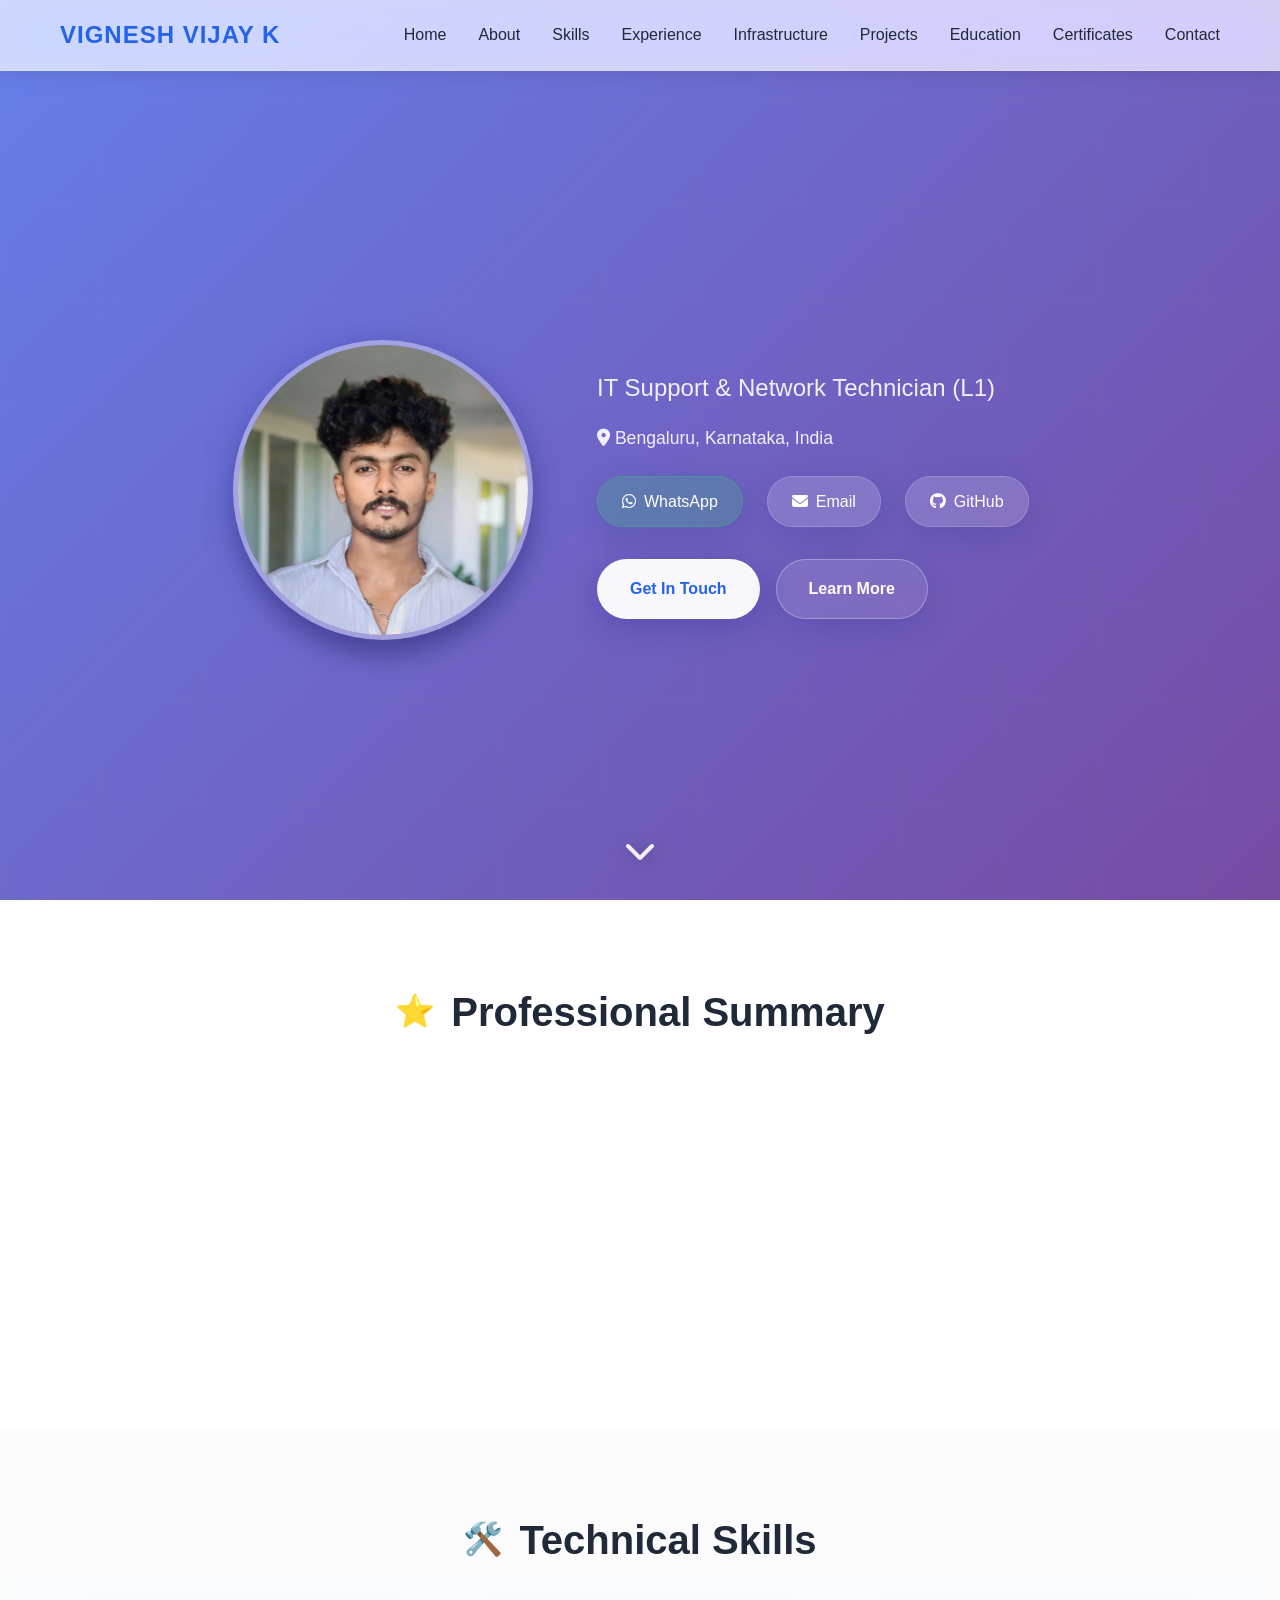
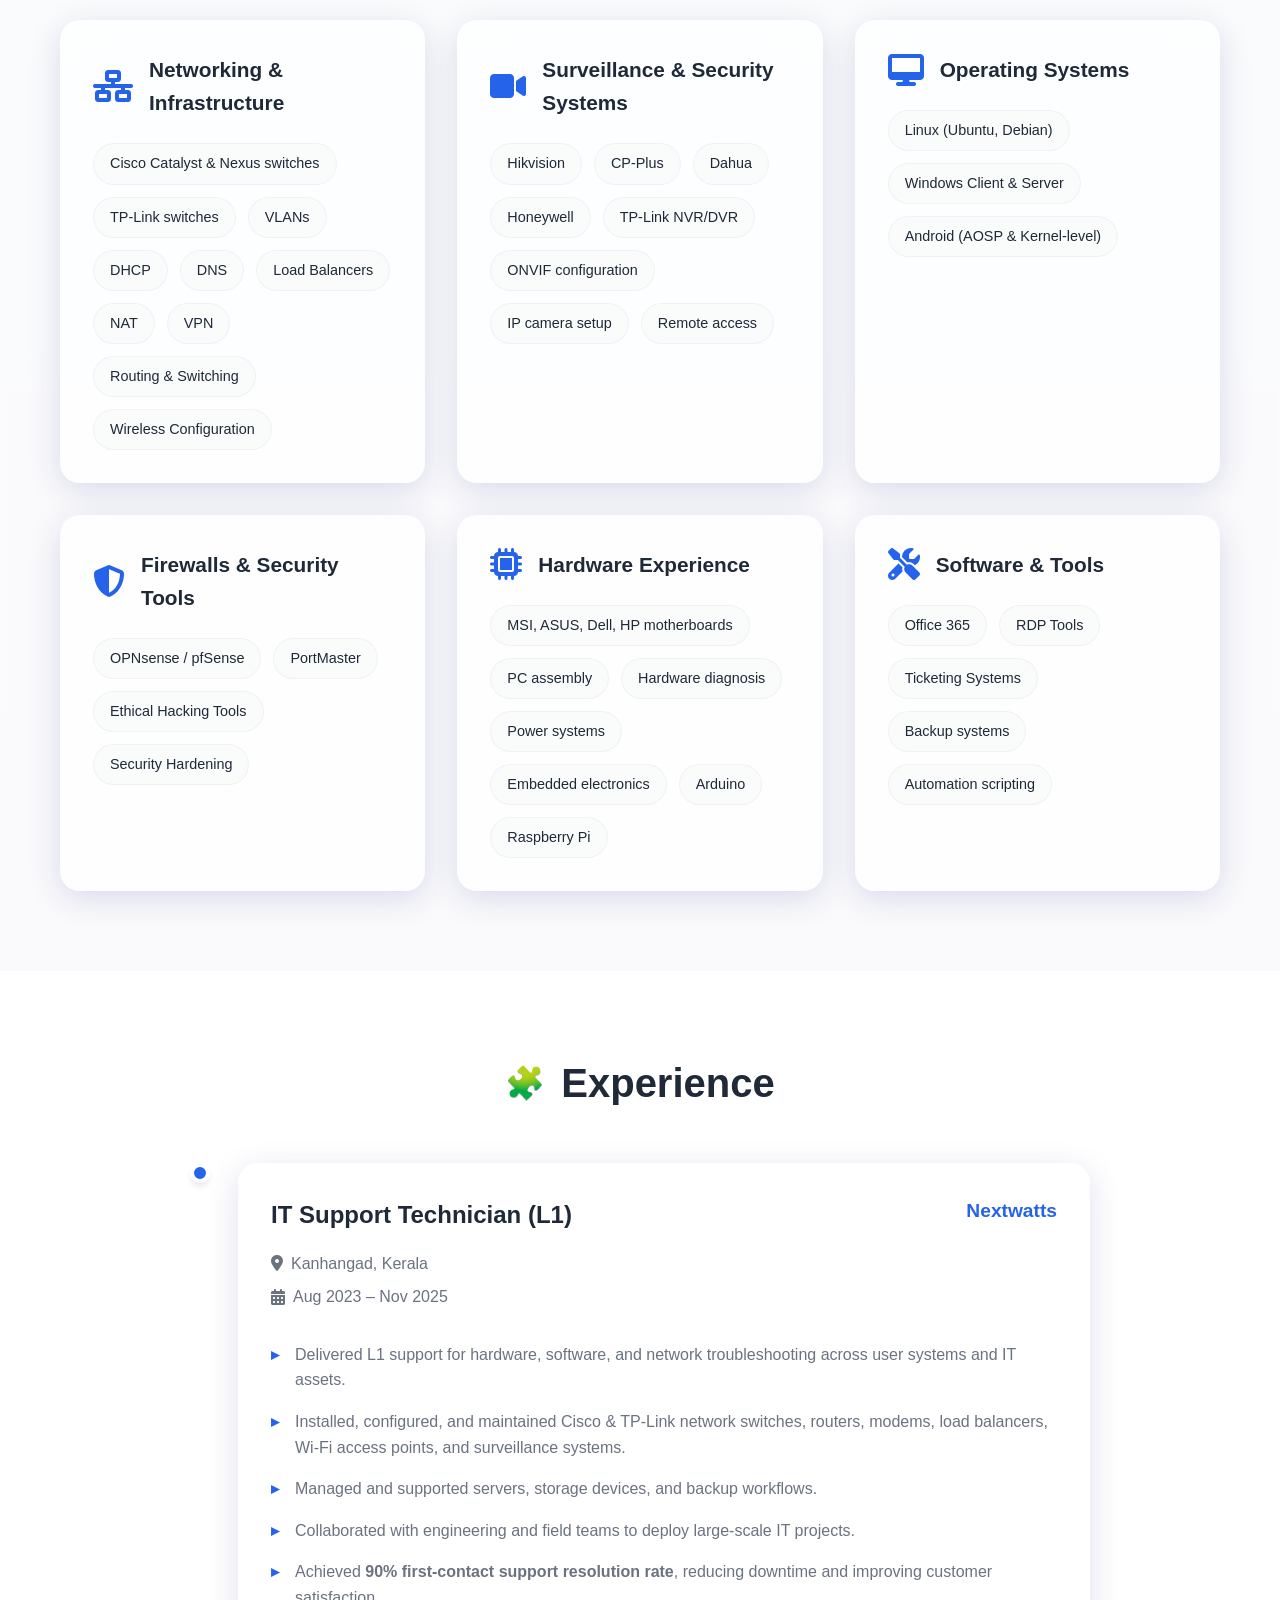
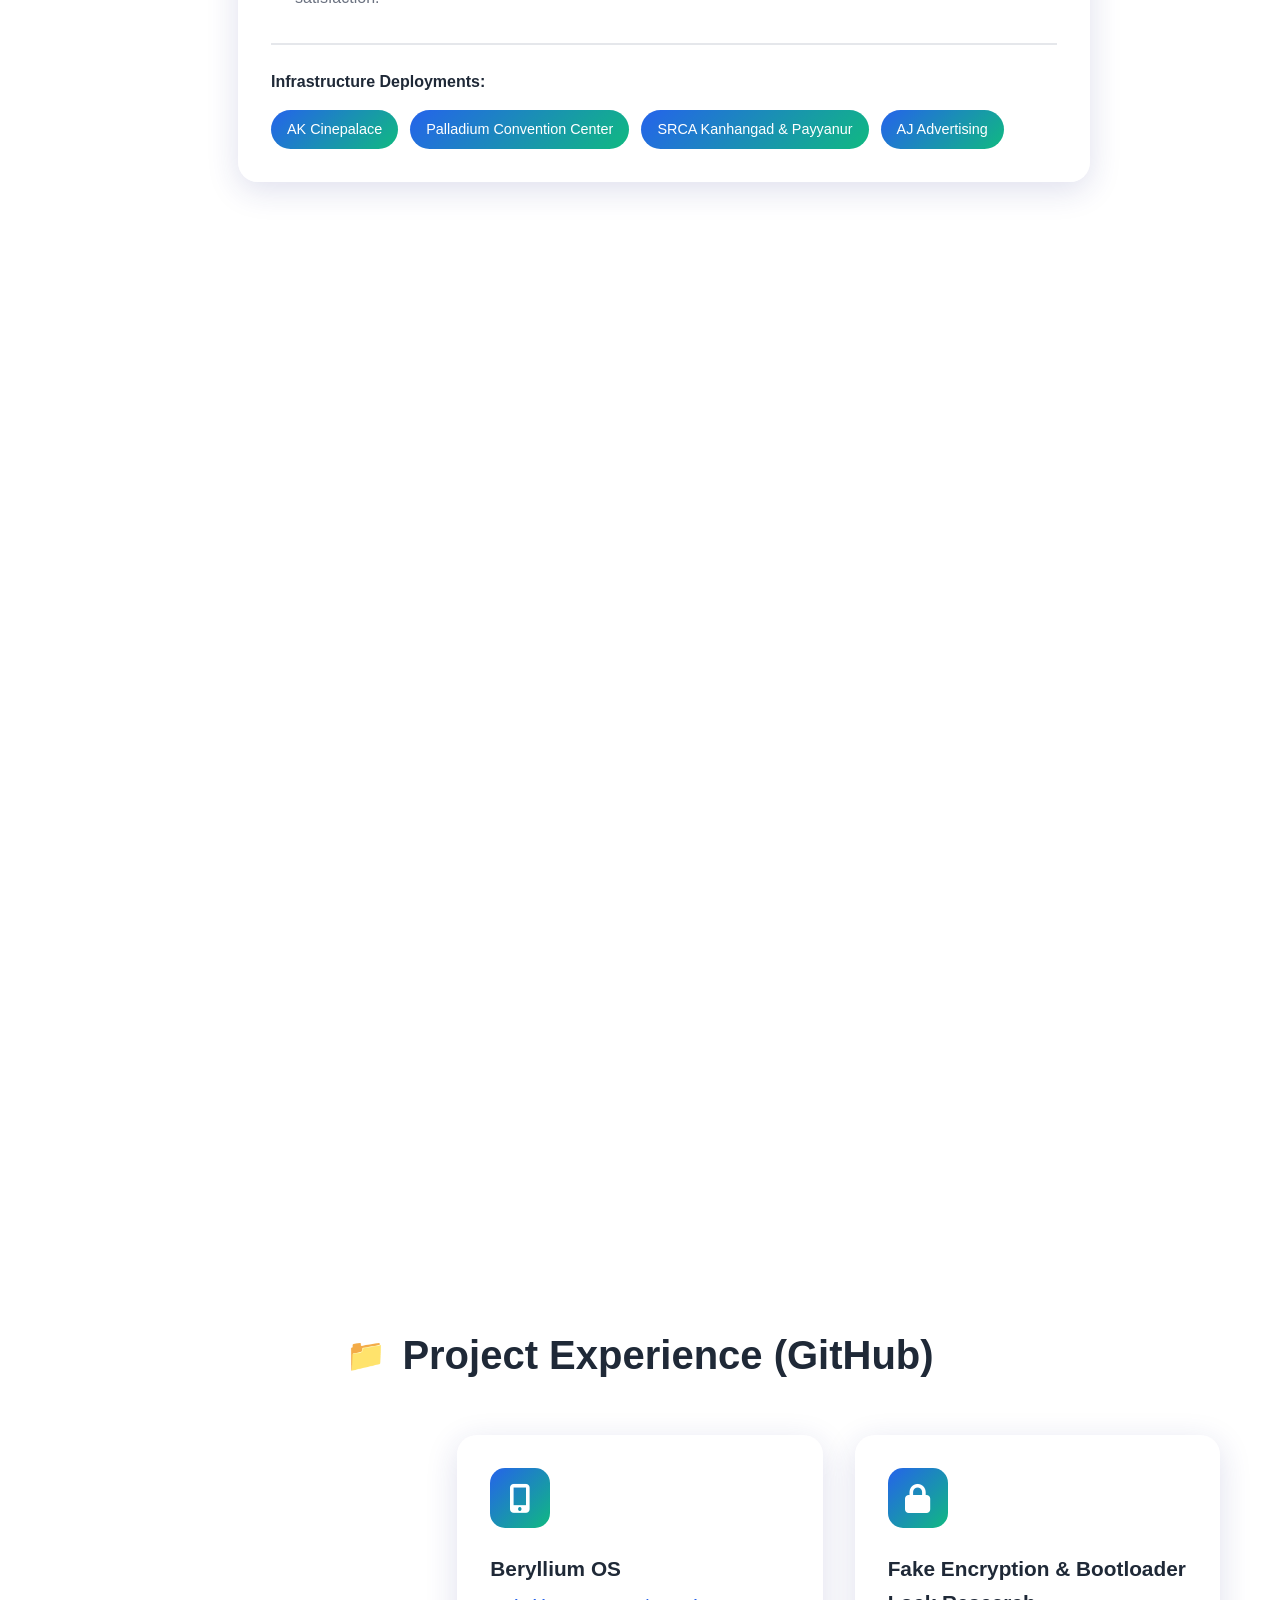
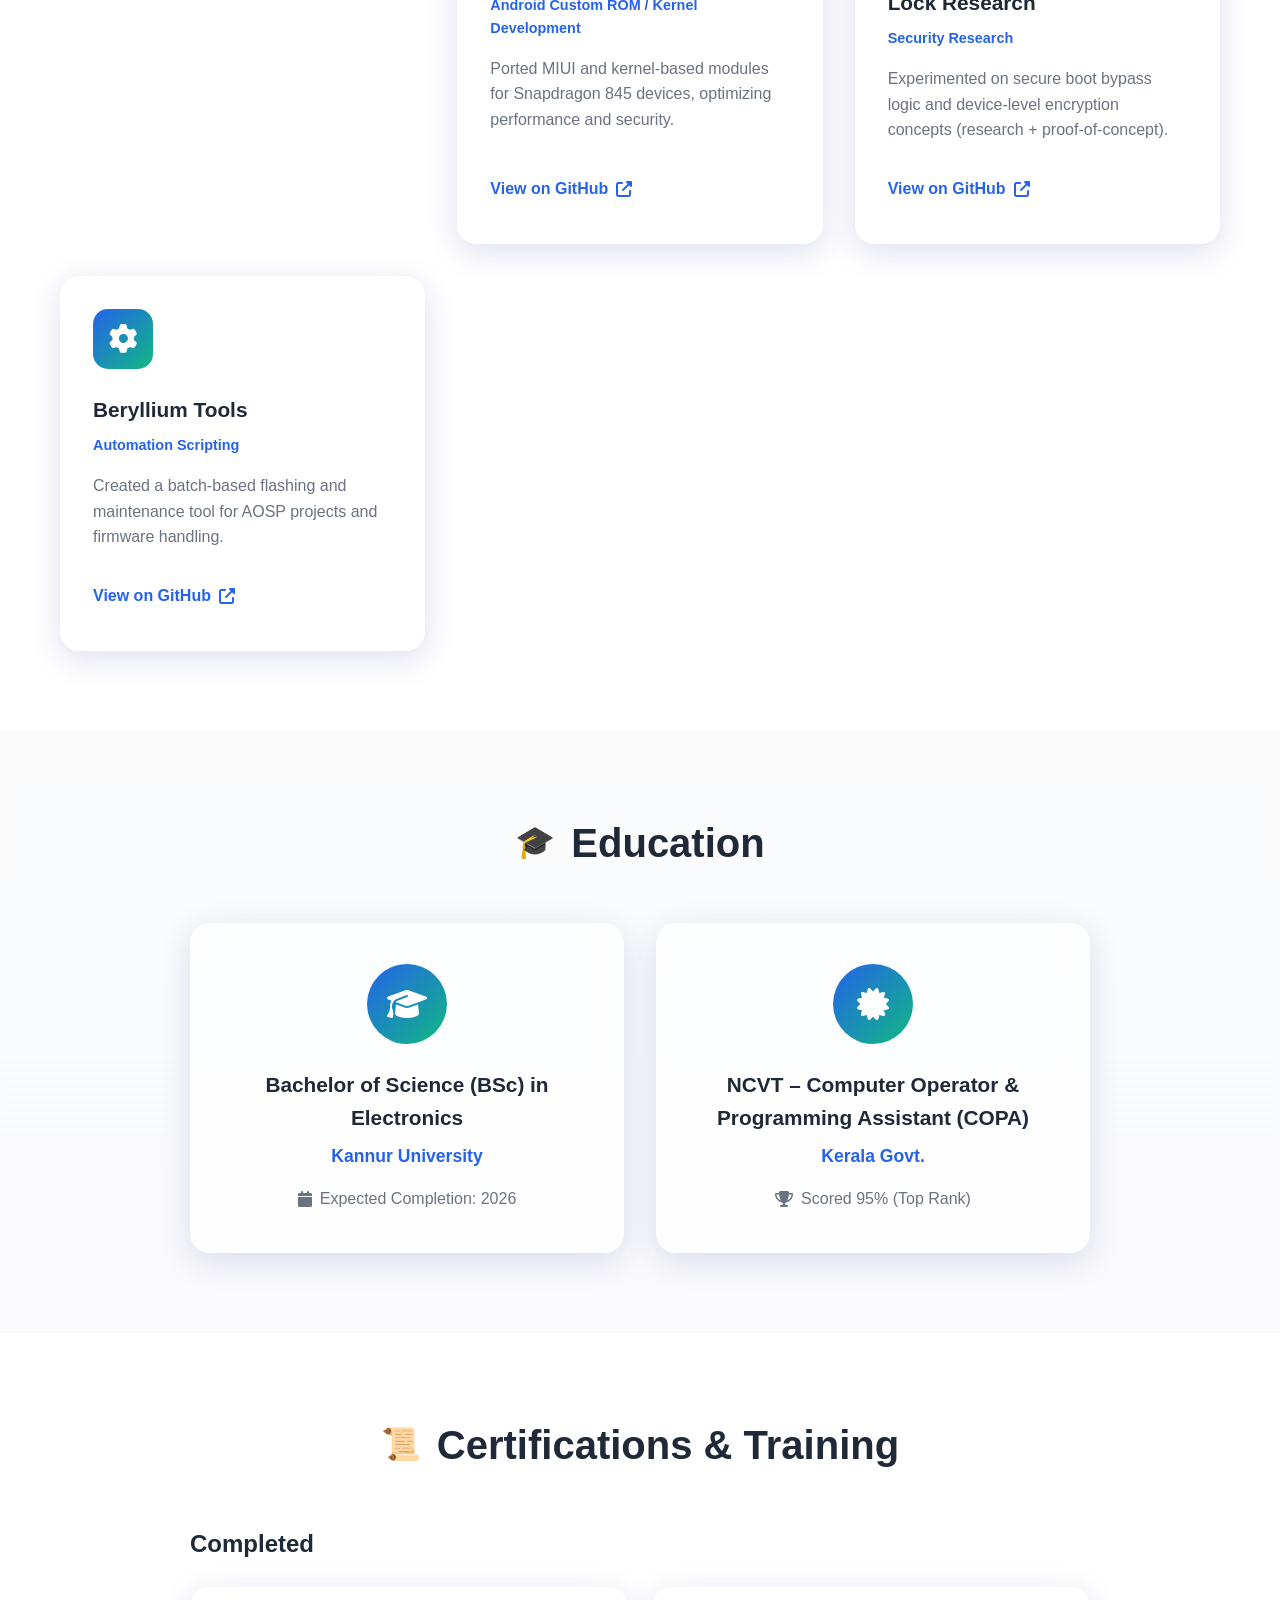
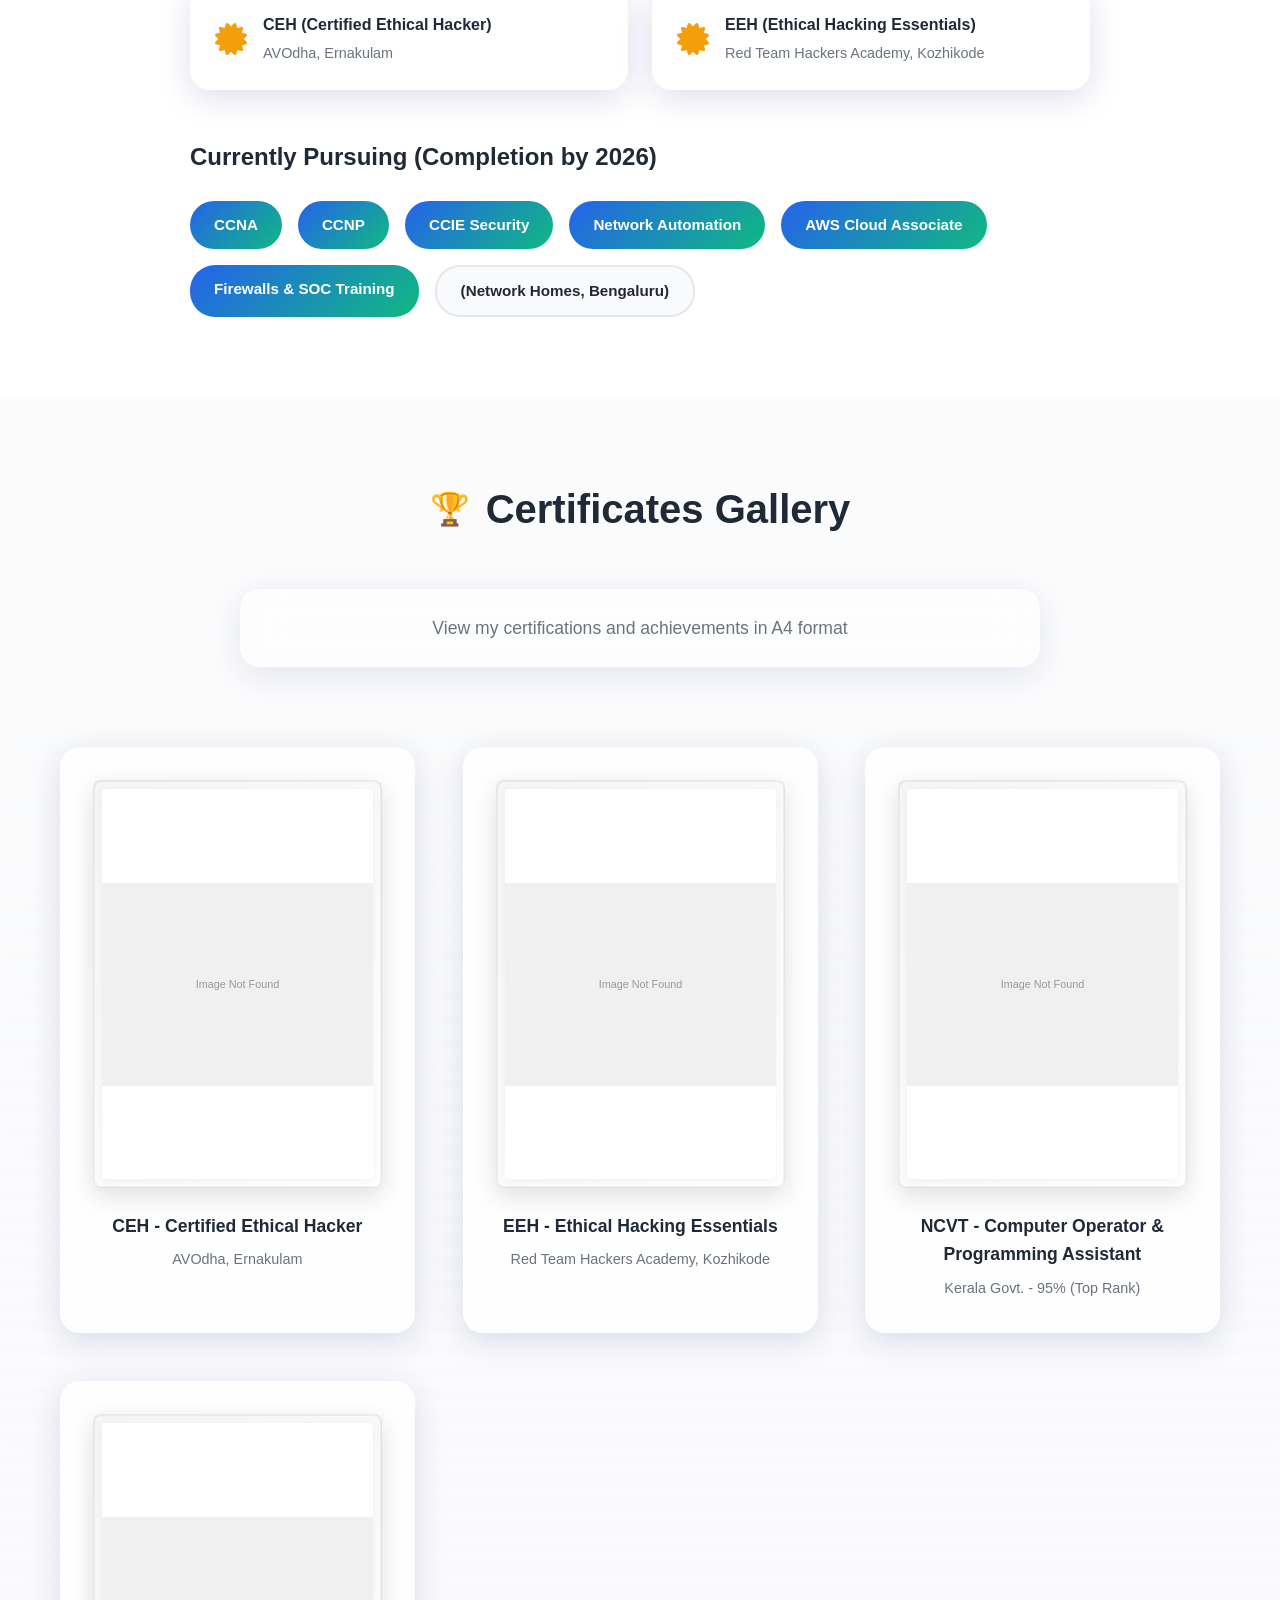
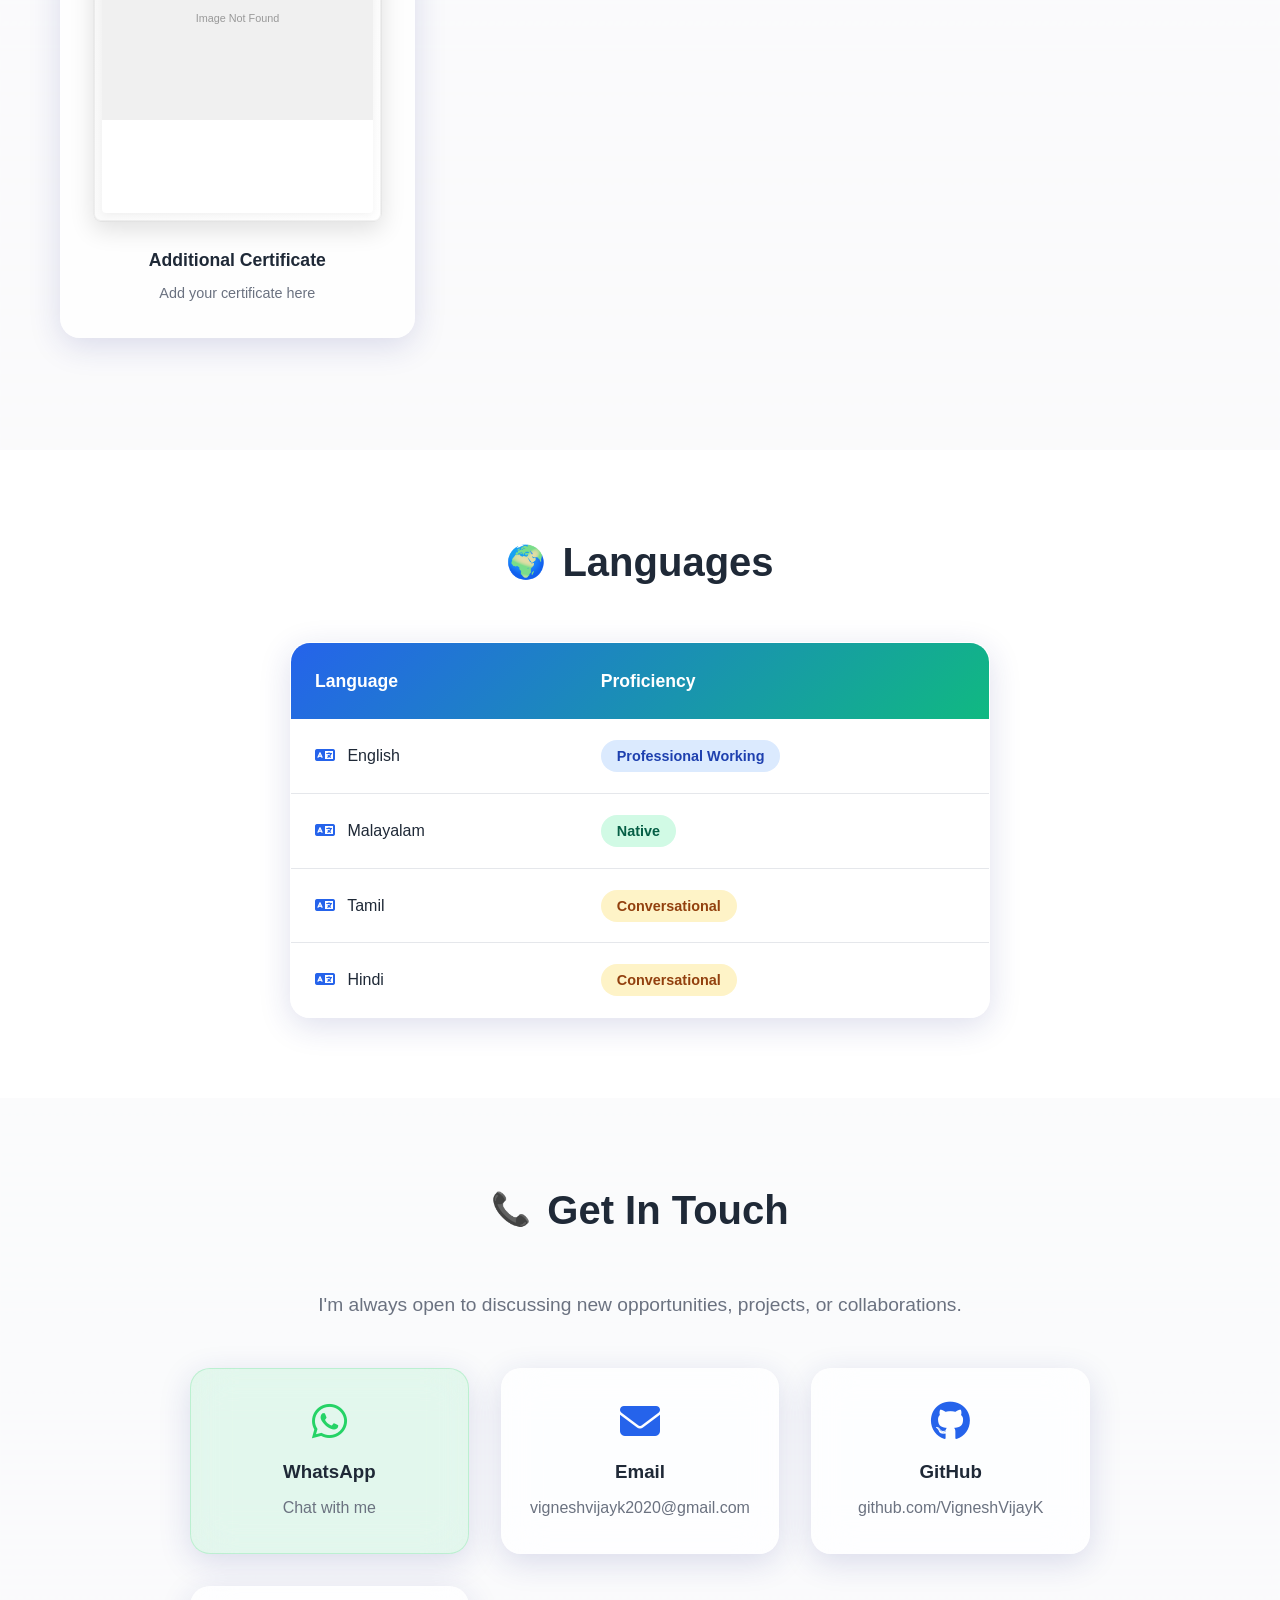
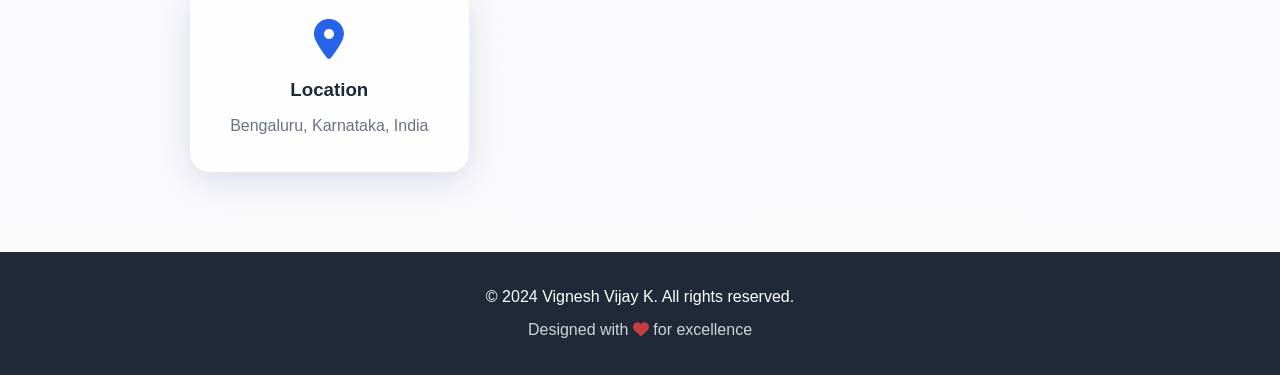
==== commit ec40b095: "Add Google site verification to index.html Added Google site verification meta tag." ====
--- a/index.html
+++ b/index.html
@@ -2,6 +2,7 @@
 <html lang="en">
 <head>
     <meta charset="UTF-8">
+    <meta name="google-site-verification" content="zY5i9PbWKycv_Wde9Skg3t3b6tRKKq6rqzcuamkOI60" />
     <meta name="viewport" content="width=device-width, initial-scale=1.0, maximum-scale=5.0, user-scalable=yes">
     <meta name="mobile-web-app-capable" content="yes">
     <meta name="apple-mobile-web-app-capable" content="yes">
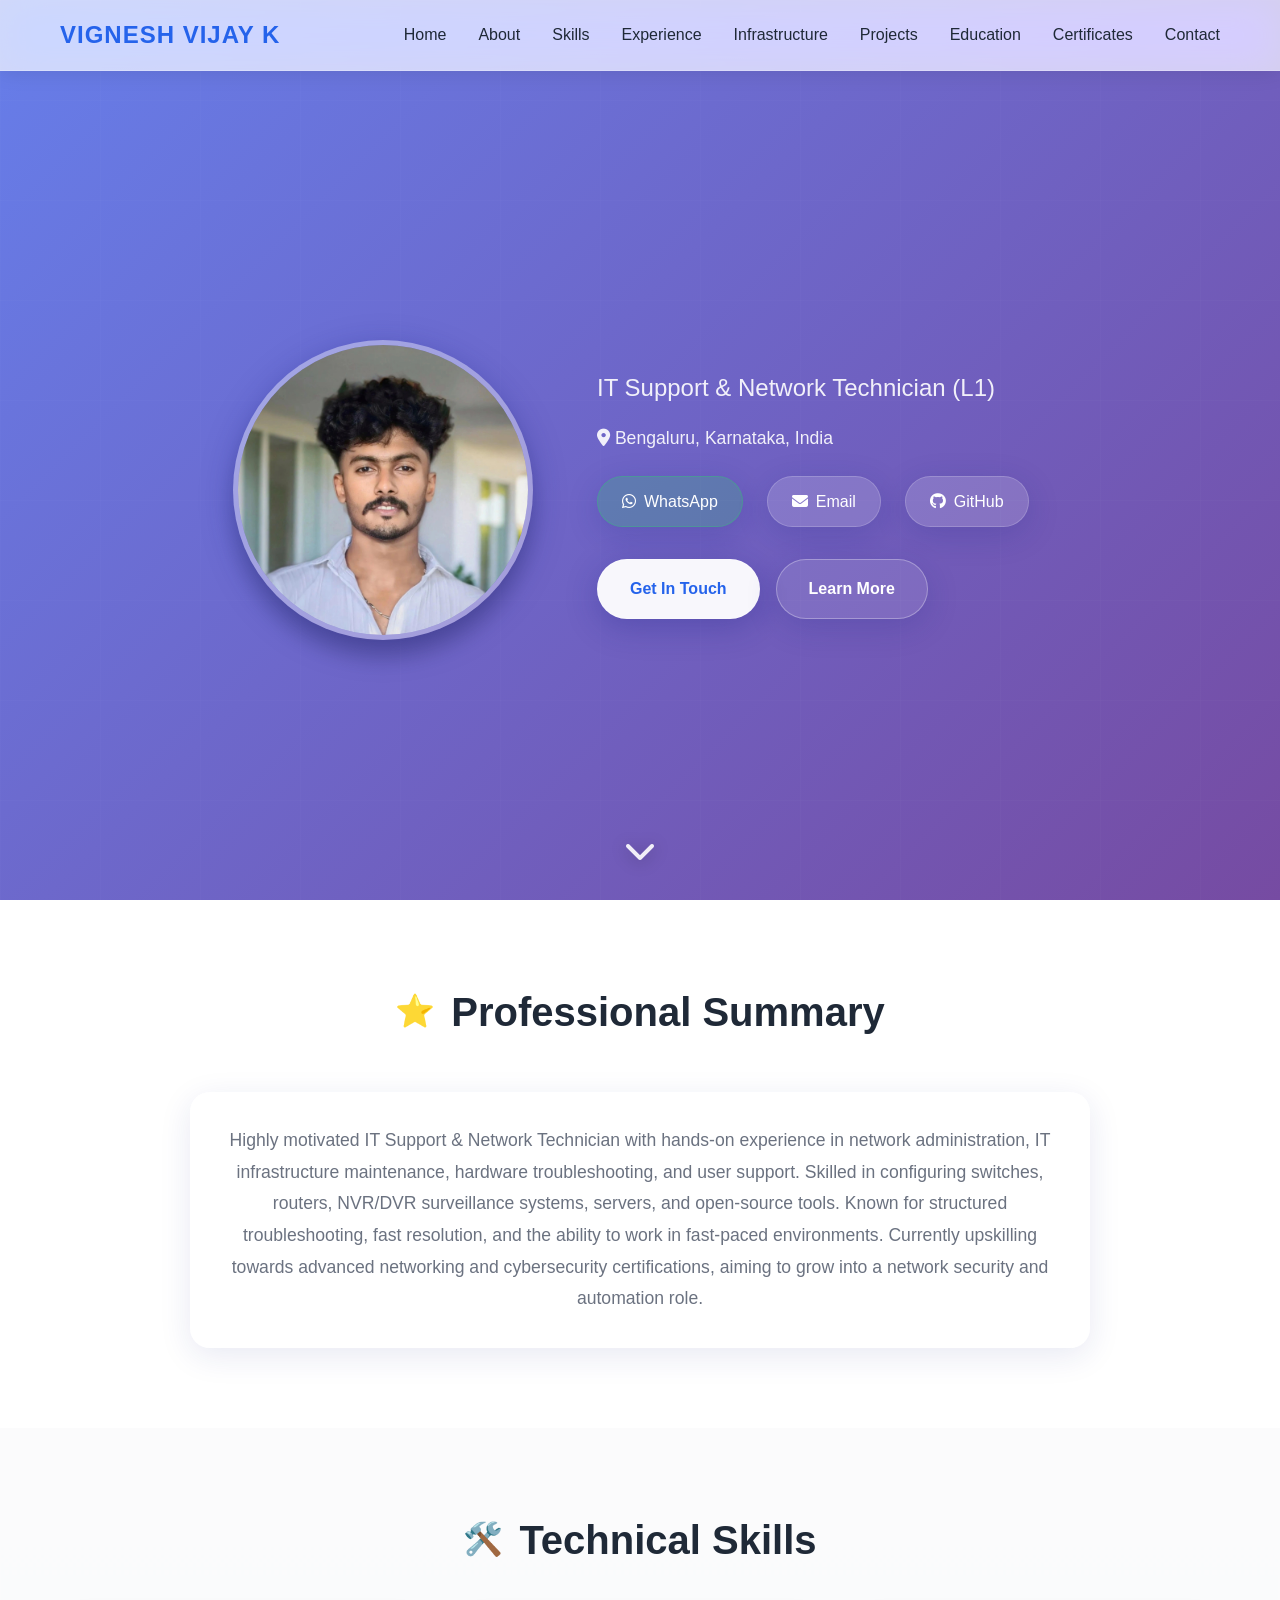
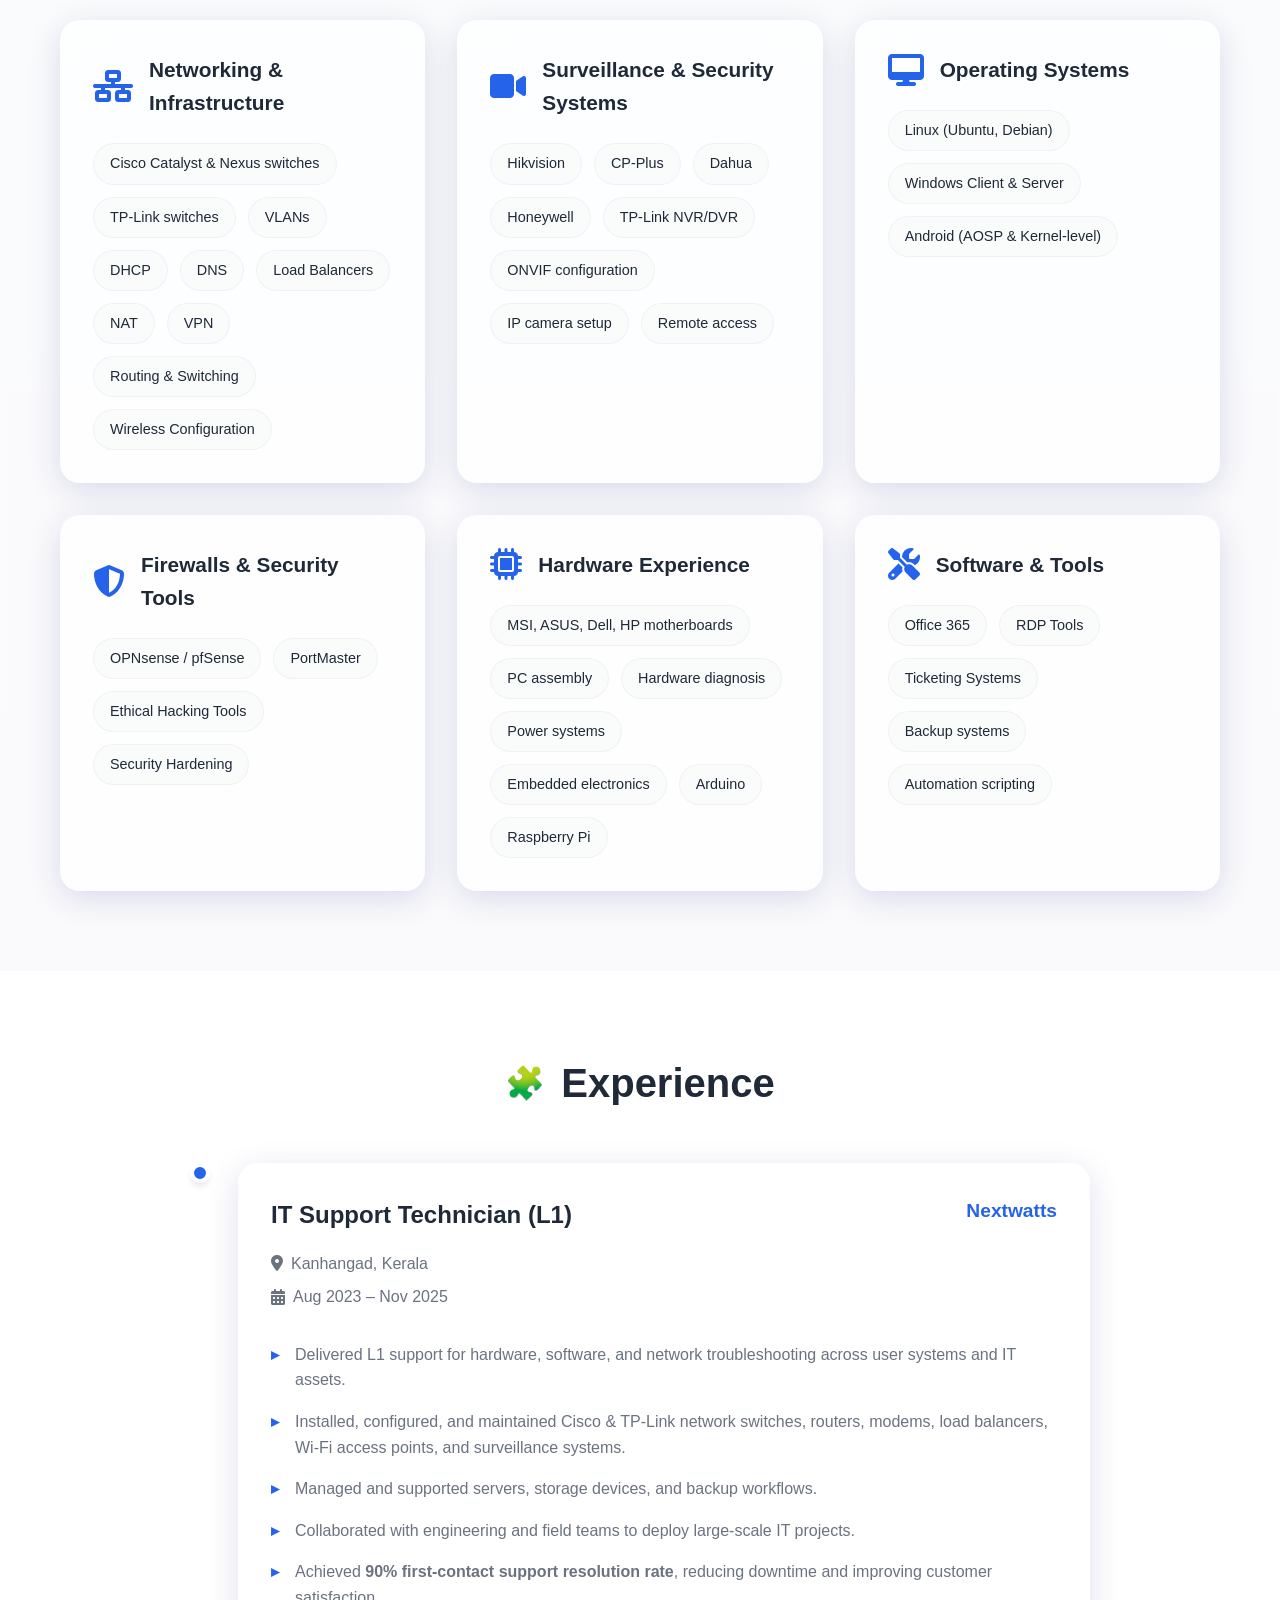
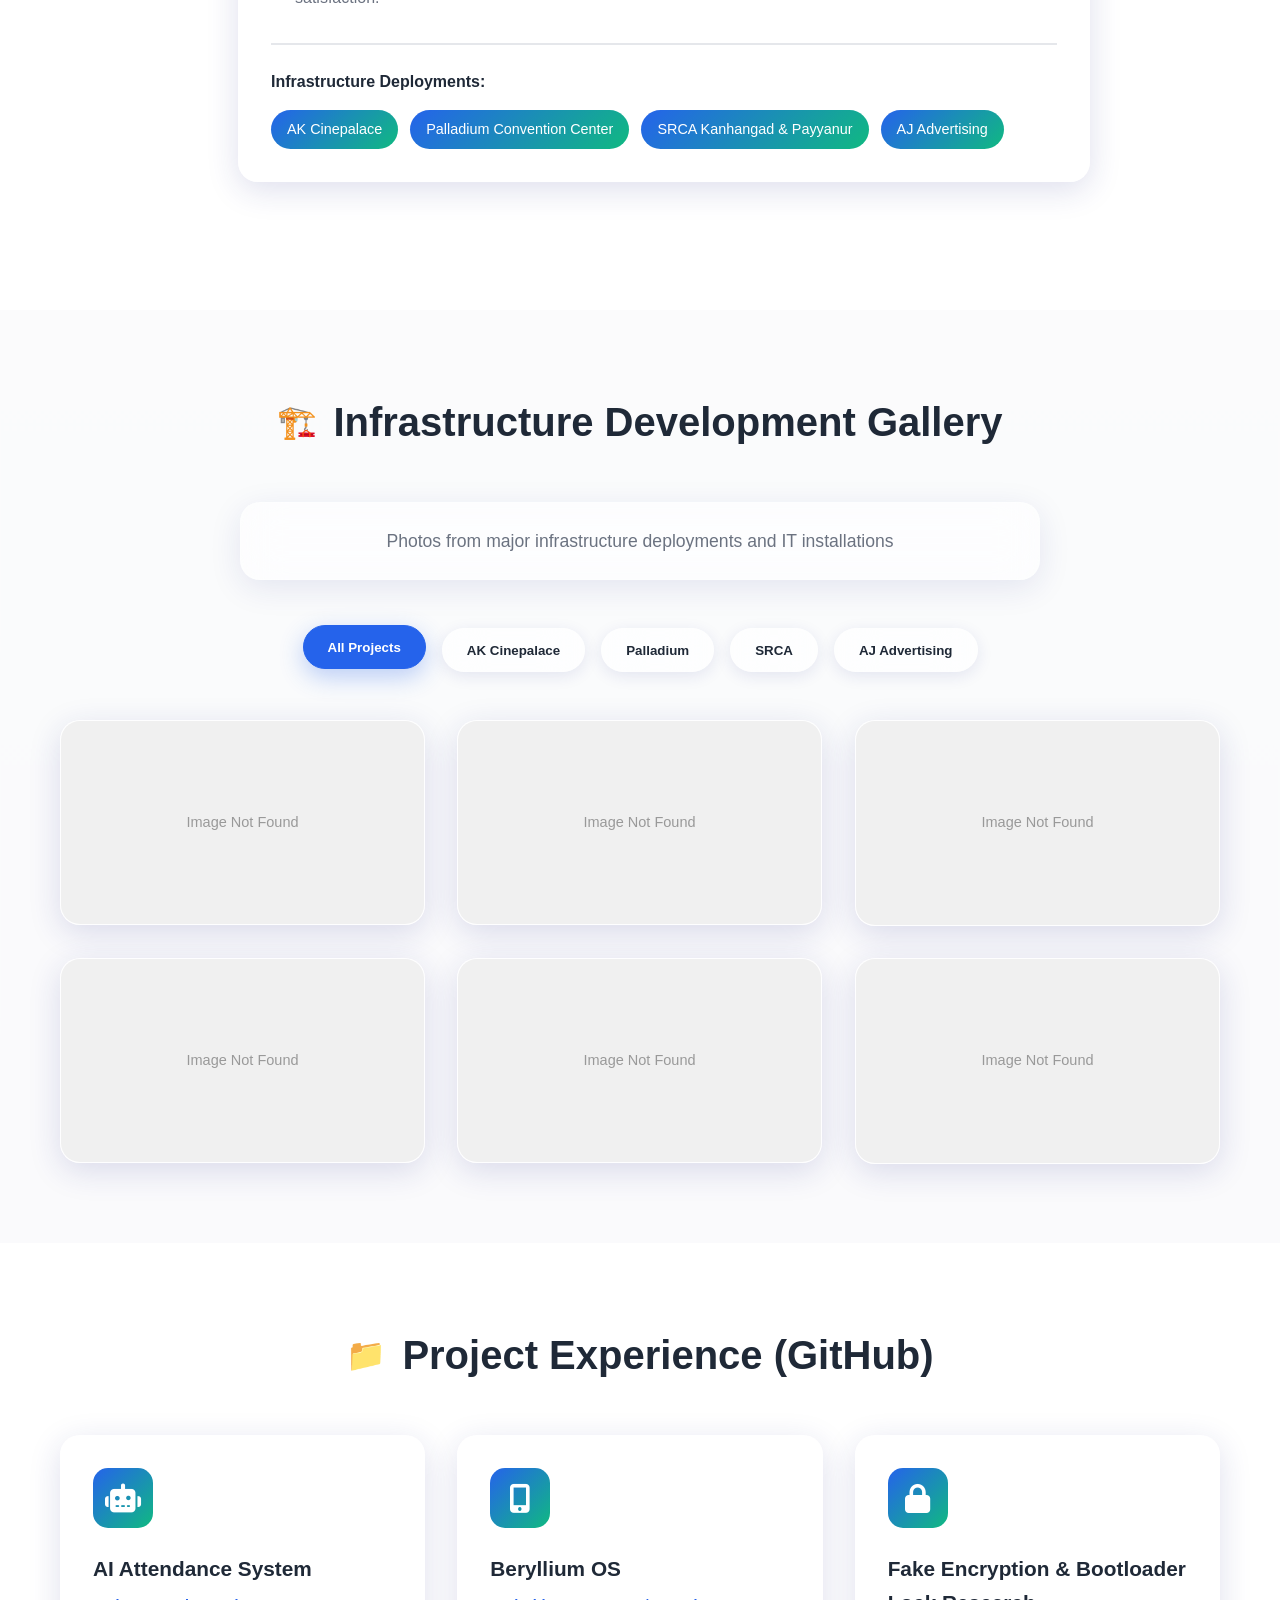
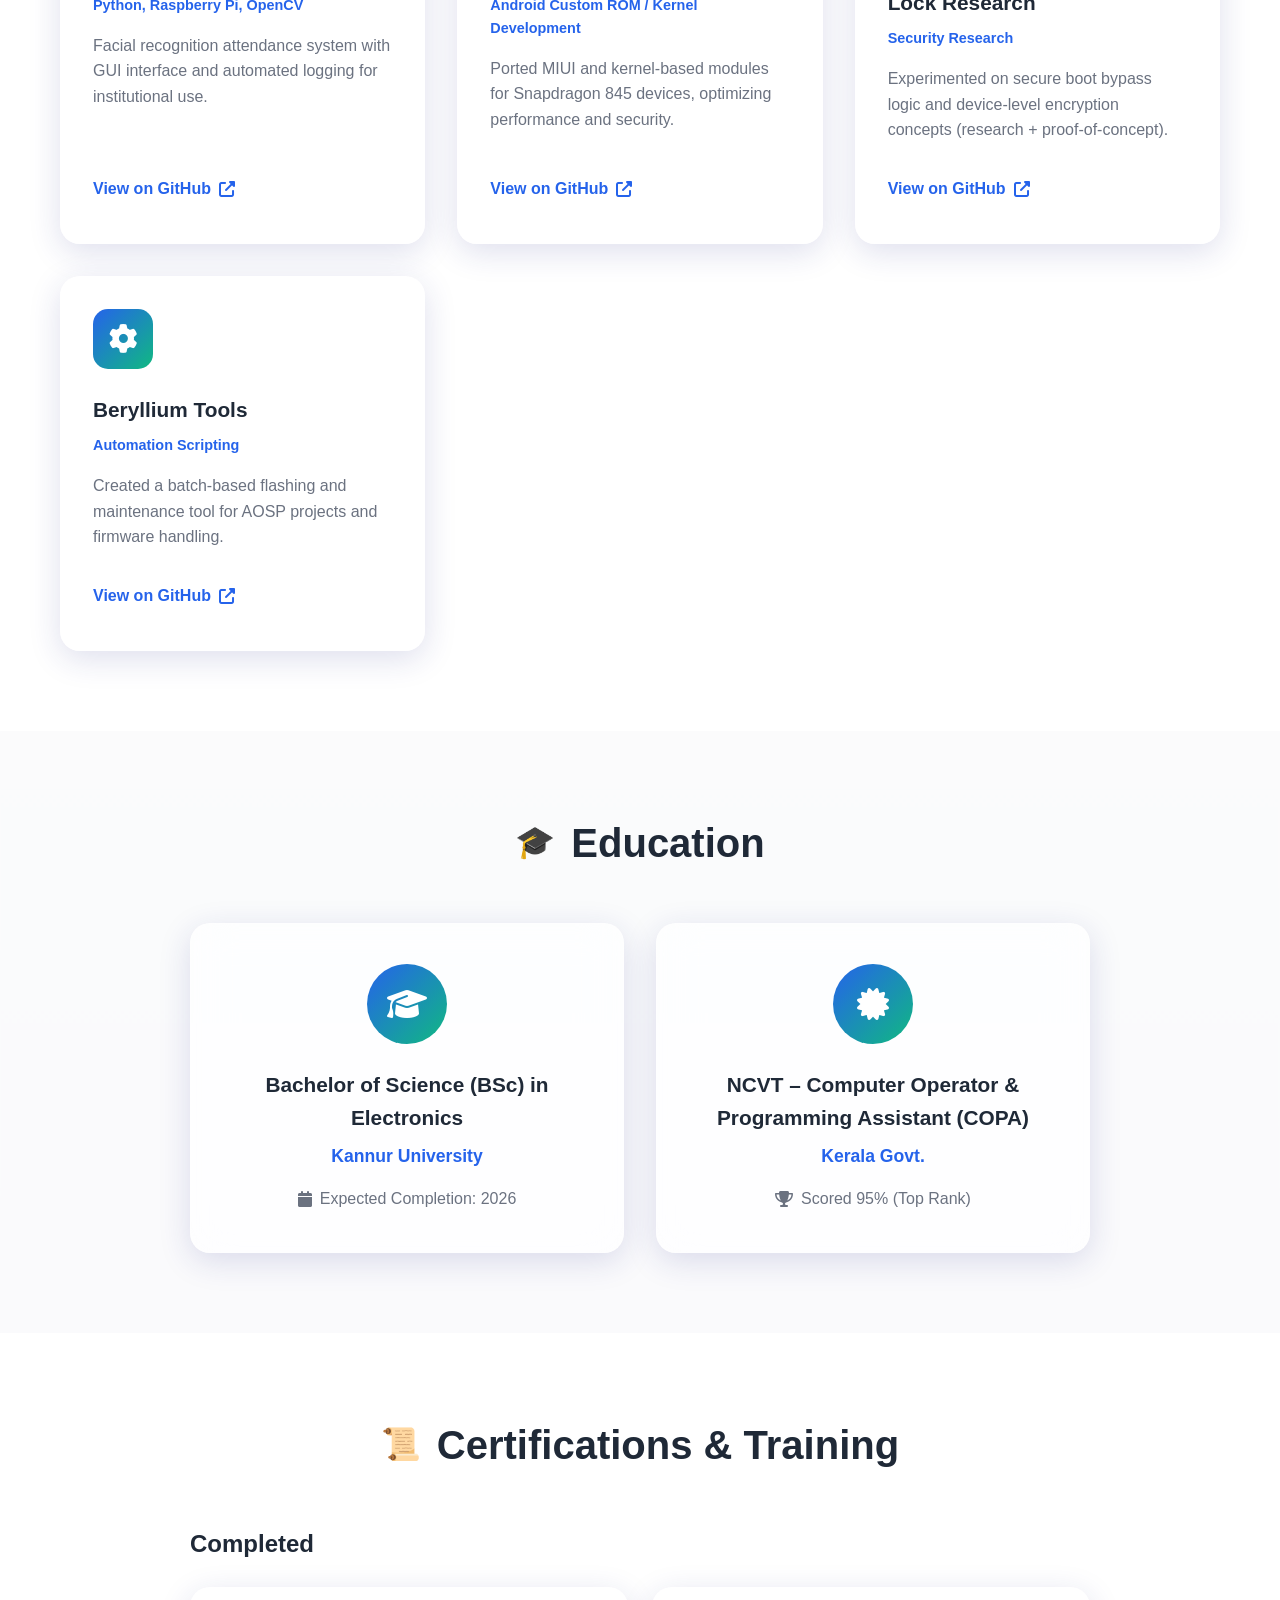
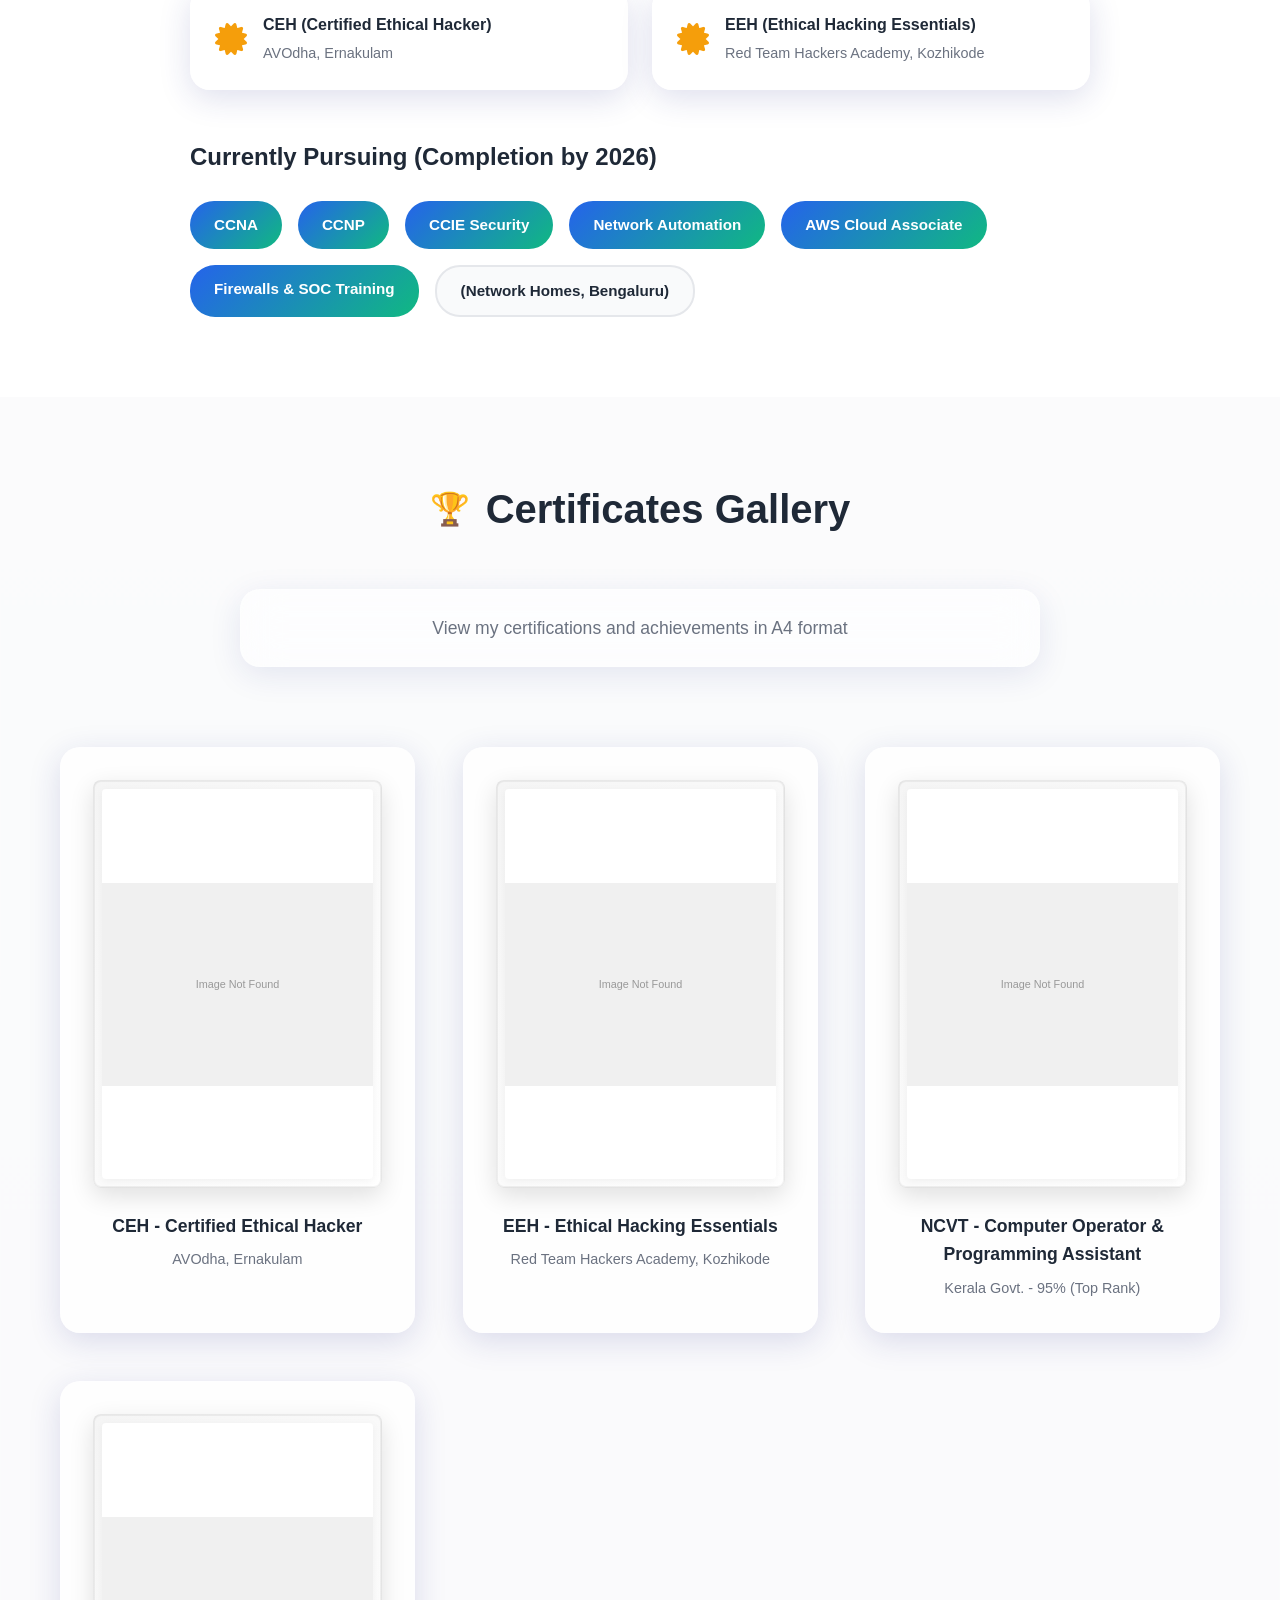
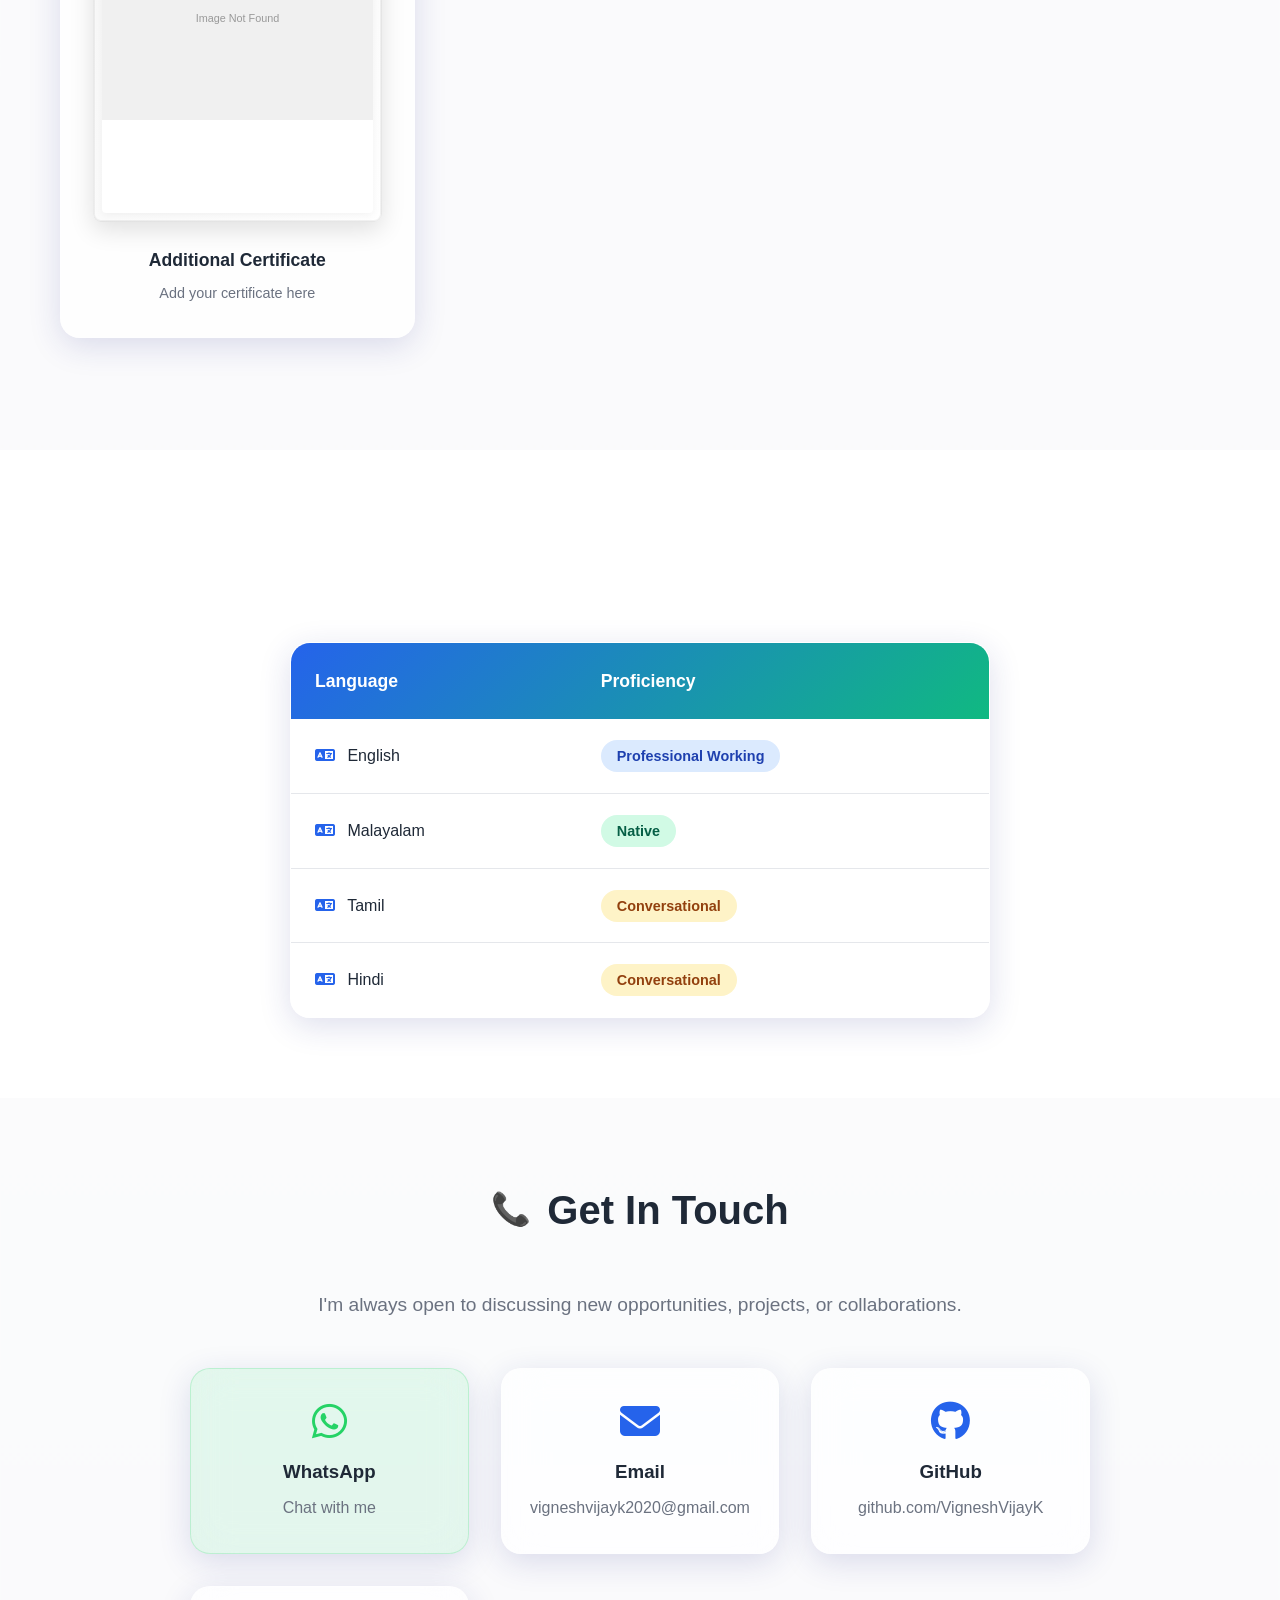
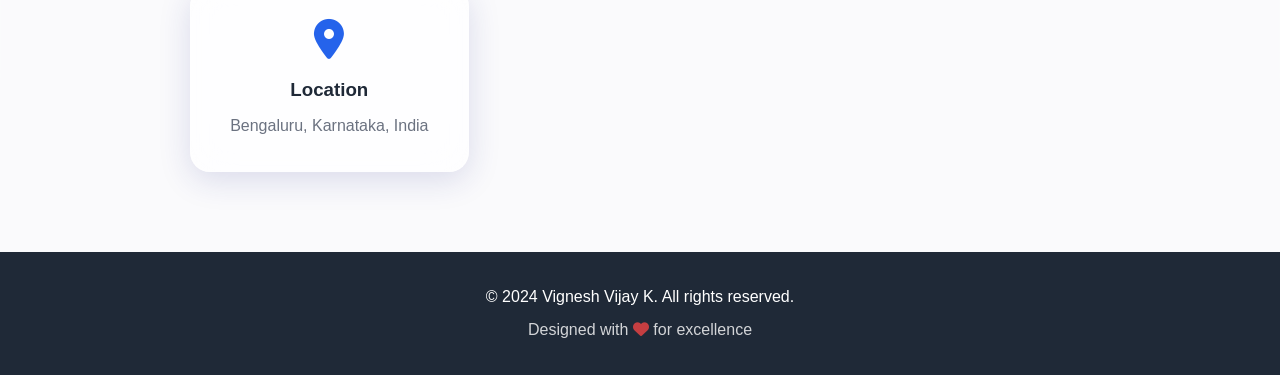
==== commit 00c05f0e: "Update index.html" ====
--- a/index.html
+++ b/index.html
@@ -2,12 +2,11 @@
 <html lang="en">
 <head>
     <meta charset="UTF-8">
-    <meta name="google-site-verification" content="zY5i9PbWKycv_Wde9Skg3t3b6tRKKq6rqzcuamkOI60" />
+    <meta name="google-site-verification" content="Apib7-x98H0j5cPqHWwSMm6dNU4GmODRoqxLiDzdx9I" />
     <meta name="viewport" content="width=device-width, initial-scale=1.0, maximum-scale=5.0, user-scalable=yes">
     <meta name="mobile-web-app-capable" content="yes">
     <meta name="apple-mobile-web-app-capable" content="yes">
     <meta name="apple-mobile-web-app-status-bar-style" content="default">
-    <meta name="google-site-verification" content="zY5i9PbWKycv_Wde9Skg3t3b6tRKKq6rqzcuamkOI60" />
     <title>Vignesh Vijay K - IT Support & Network Technician</title>
     <link rel="stylesheet" href="styles.css">
     <link rel="stylesheet" href="https://cdnjs.cloudflare.com/ajax/libs/font-awesome/6.4.0/css/all.min.css">
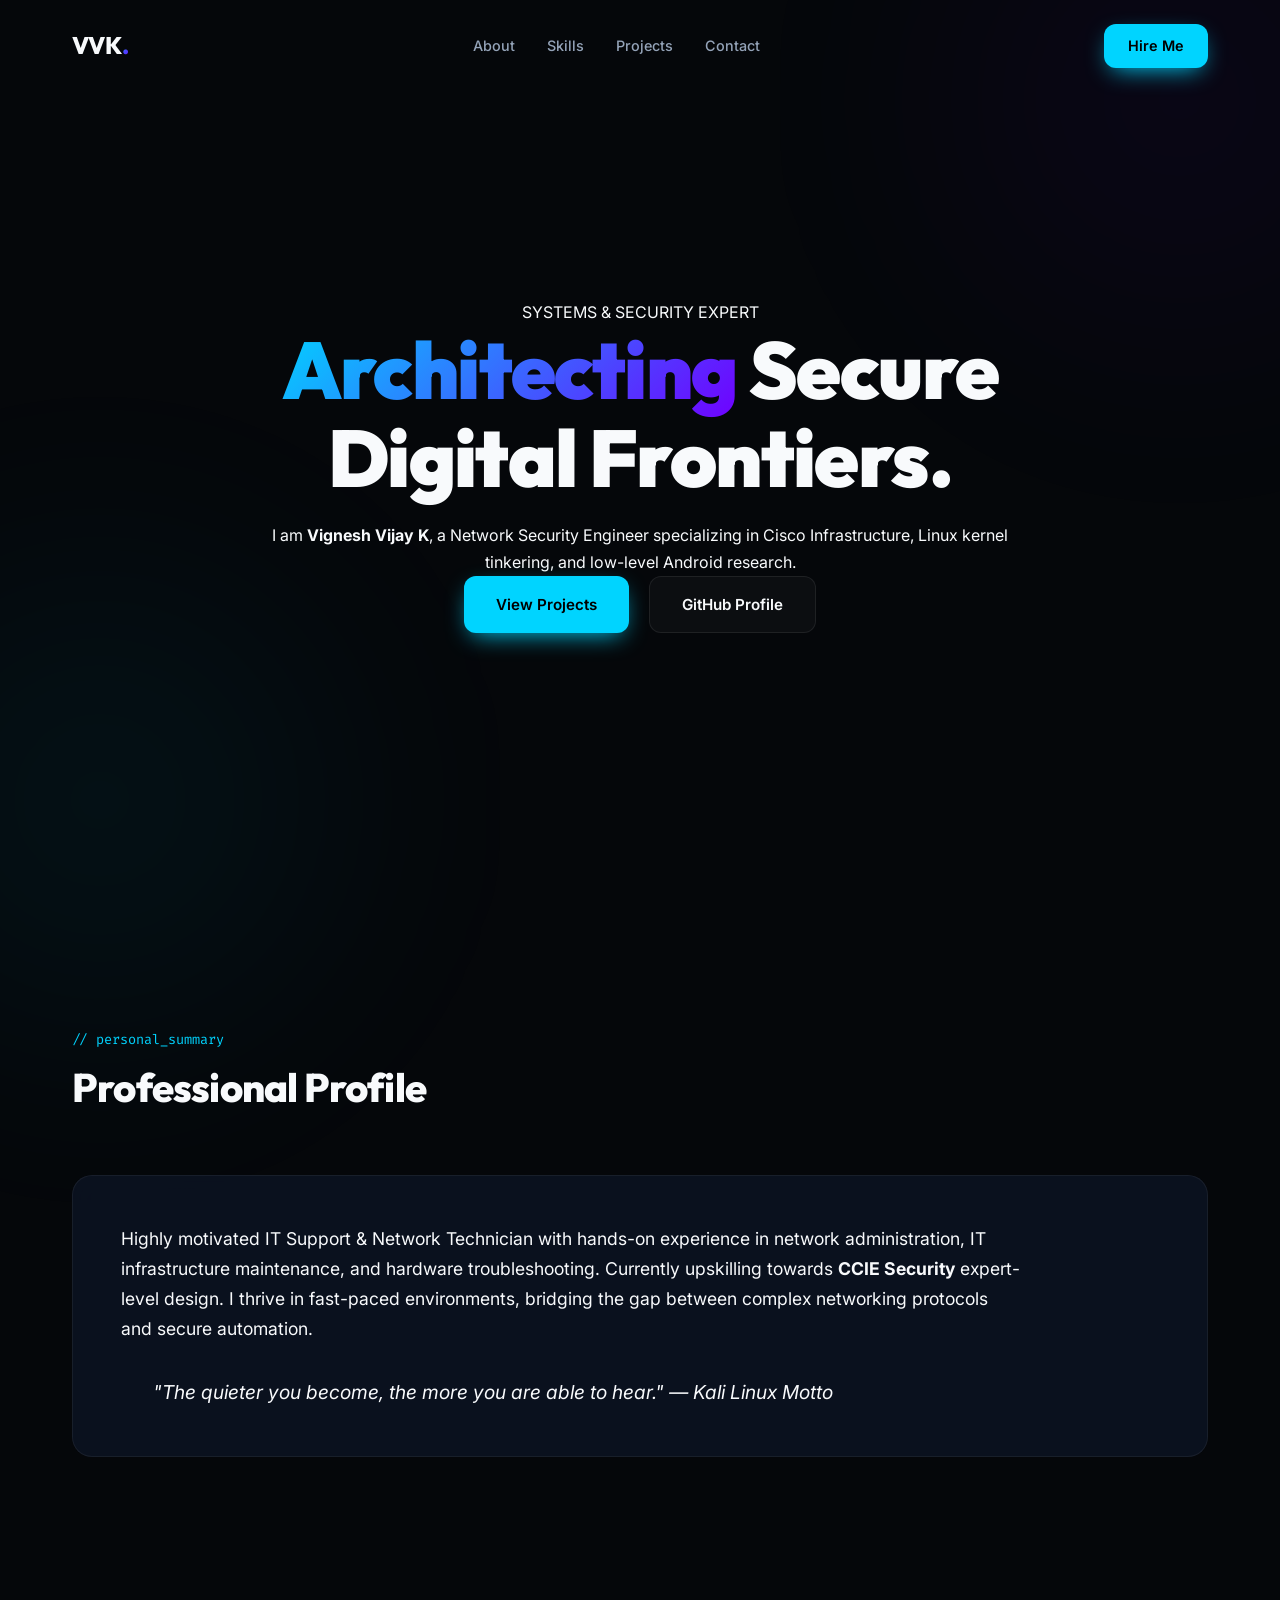
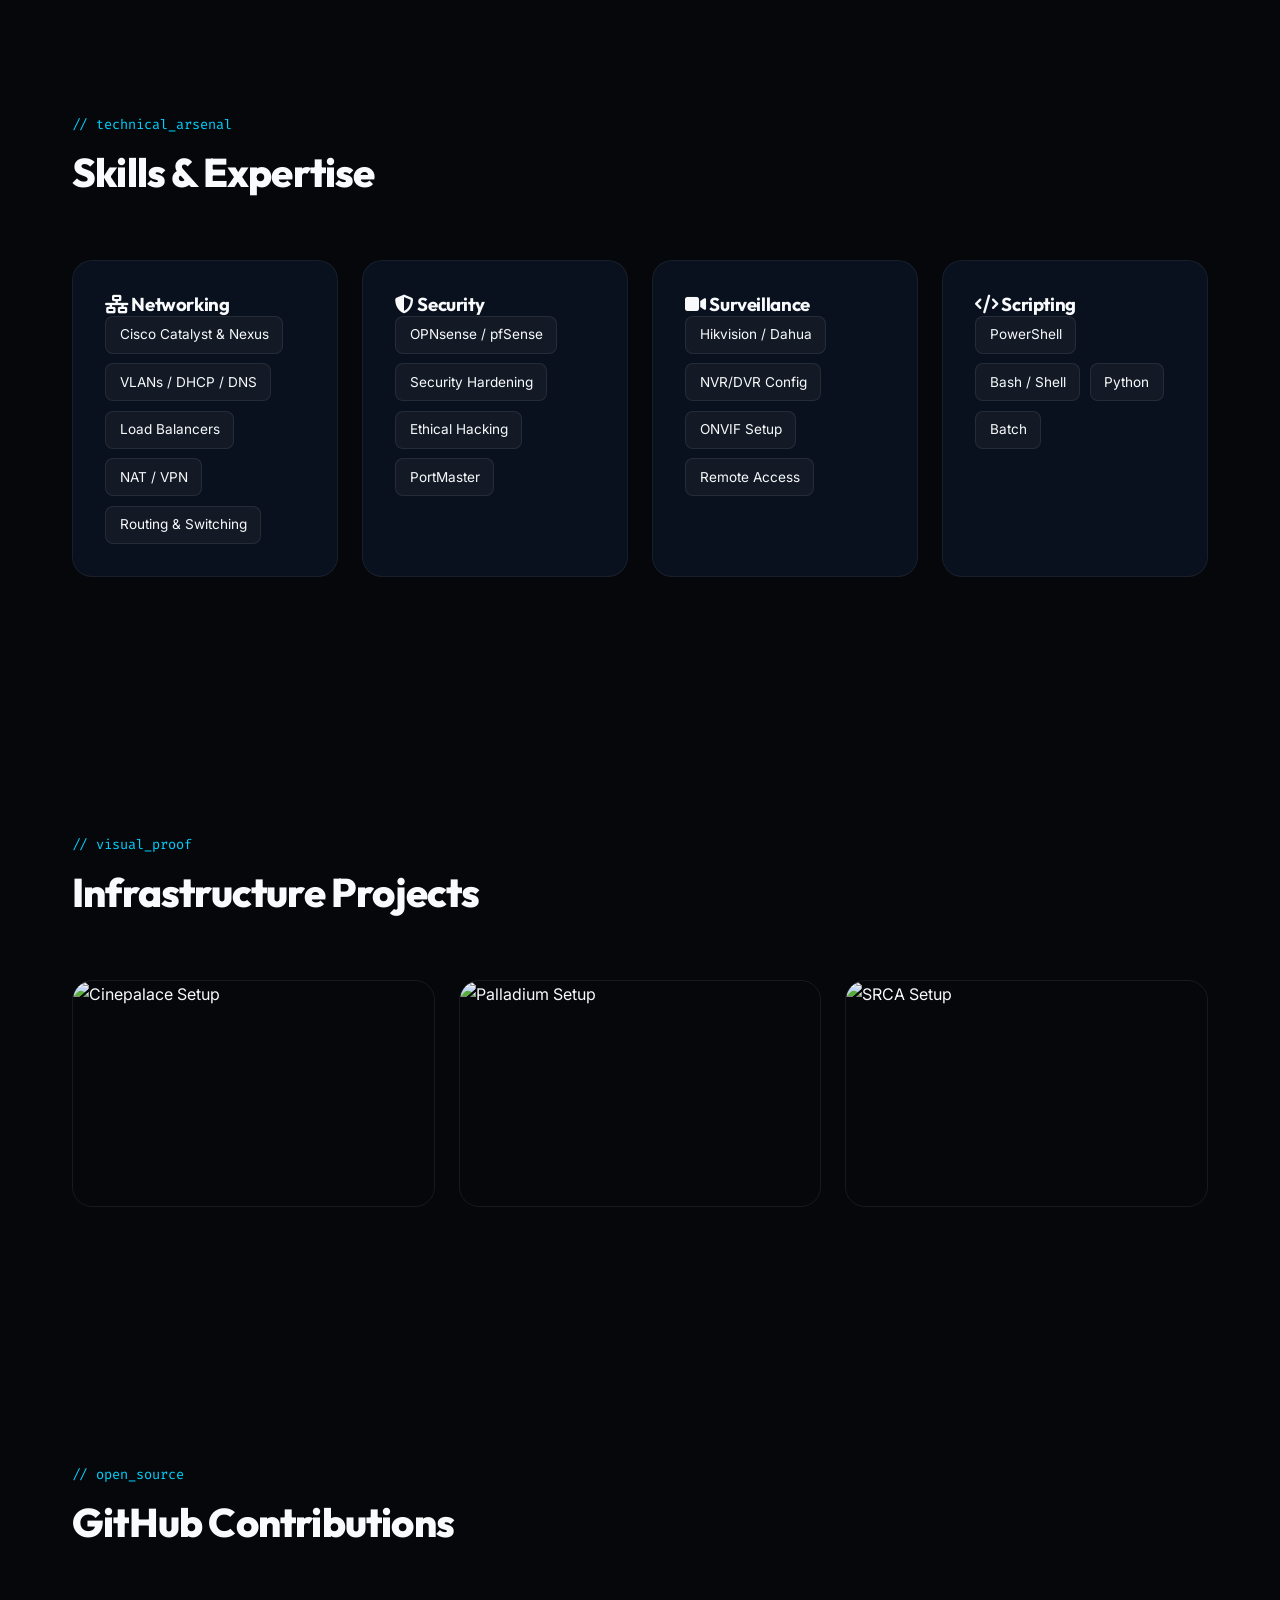
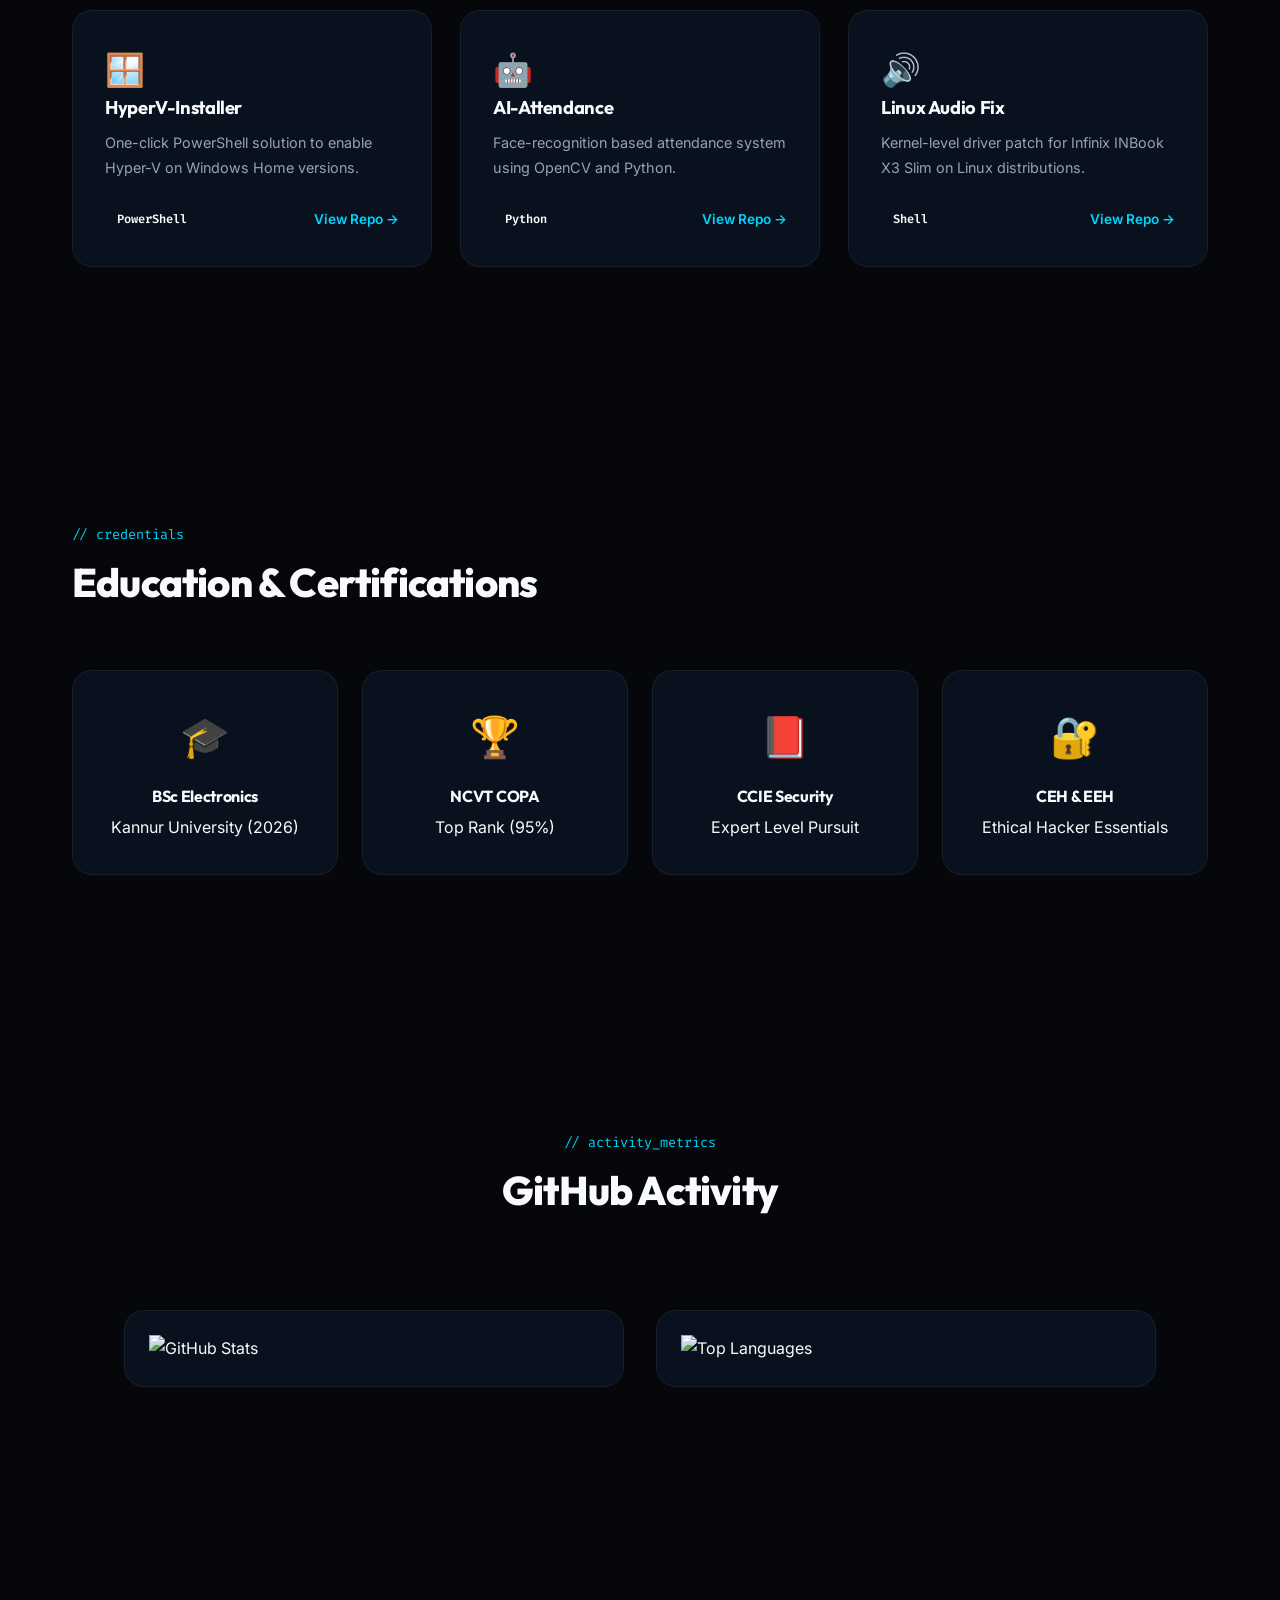
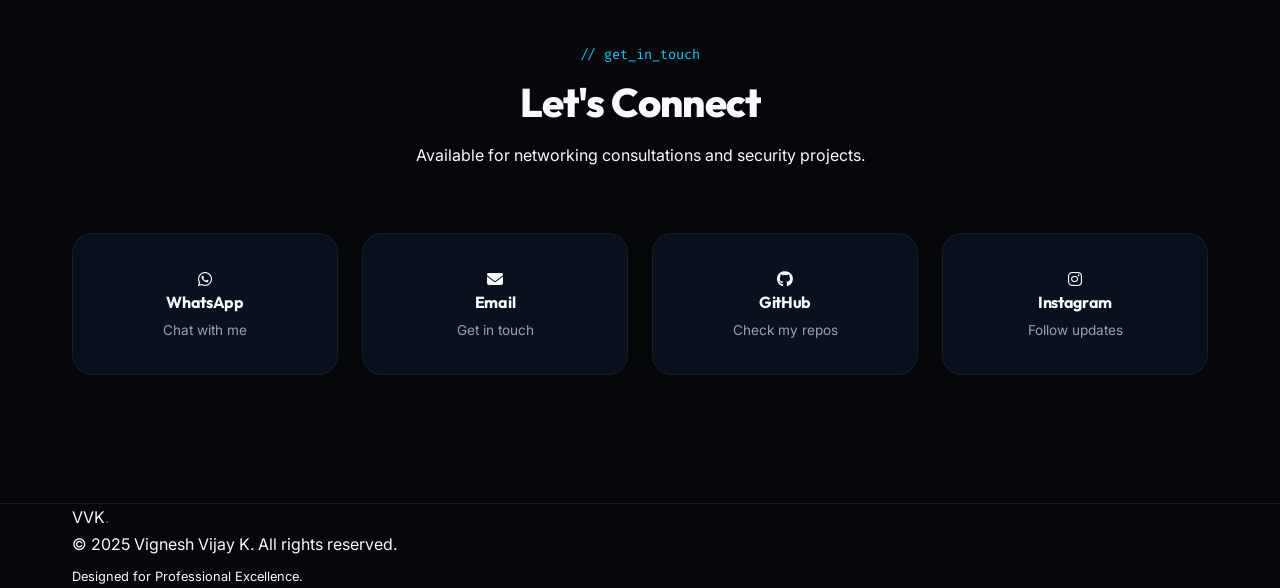
==== commit 4e2c8383: "new layout update 2026" ====
--- a/index.html
+++ b/index.html
@@ -1,648 +1,299 @@
 <!DOCTYPE html>
 <html lang="en">
+
 <head>
-    <meta charset="UTF-8">
-    <meta name="google-site-verification" content="Apib7-x98H0j5cPqHWwSMm6dNU4GmODRoqxLiDzdx9I" />
-    <meta name="viewport" content="width=device-width, initial-scale=1.0, maximum-scale=5.0, user-scalable=yes">
-    <meta name="mobile-web-app-capable" content="yes">
-    <meta name="apple-mobile-web-app-capable" content="yes">
-    <meta name="apple-mobile-web-app-status-bar-style" content="default">
-    <title>Vignesh Vijay K - IT Support & Network Technician</title>
-    <link rel="stylesheet" href="styles.css">
-    <link rel="stylesheet" href="https://cdnjs.cloudflare.com/ajax/libs/font-awesome/6.4.0/css/all.min.css">
+  <meta charset="UTF-8" />
+  <meta name="viewport" content="width=device-width, initial-scale=1.0" />
+  <title>Vignesh Vijay K | Network Security Engineer</title>
+  <meta name="description"
+    content="Portfolio of Vignesh Vijay K — Network Security Engineer (L1), CCIE Security Expert, Linux & Android Research Specialist." />
+
+  <!-- Font Awesome -->
+  <link rel="stylesheet" href="https://cdnjs.cloudflare.com/ajax/libs/font-awesome/6.5.1/css/all.min.css" />
+  <link rel="stylesheet" href="style.css" />
 </head>
+
 <body>
-    <!-- Navigation -->
-    <nav class="navbar">
-        <div class="nav-container">
-            <div class="logo">VIGNESH VIJAY K</div>
-            <ul class="nav-menu">
-                <li><a href="#home">Home</a></li>
-                <li><a href="#about">About</a></li>
-                <li><a href="#skills">Skills</a></li>
-                <li><a href="#experience">Experience</a></li>
-                <li><a href="#infrastructure">Infrastructure</a></li>
-                <li><a href="#projects">Projects</a></li>
-                <li><a href="#education">Education</a></li>
-                <li><a href="#certificates">Certificates</a></li>
-                <li><a href="#contact">Contact</a></li>
-            </ul>
-            <div class="hamburger">
-                <span></span>
-                <span></span>
-                <span></span>
-            </div>
-        </div>
-    </nav>
-
-    <!-- Hero Section -->
-    <section id="home" class="hero">
-        <div class="hero-container">
-            <div class="hero-image">
-                <img src="images/profile.jpg" alt="Vignesh Vijay K" class="profile-image" onerror="this.style.display='none'; this.nextElementSibling.style.display='flex';">
-                <div class="image-placeholder" style="display: none;">
-                    <i class="fas fa-user-circle"></i>
-                </div>
-            </div>
-            <div class="hero-content">
-                <h1 class="hero-name">VIGNESH VIJAY K</h1>
-                <h2 class="hero-title">IT Support & Network Technician (L1)</h2>
-                <p class="hero-location">
-                    <i class="fas fa-map-marker-alt"></i> Bengaluru, Karnataka, India
-                </p>
-                <div class="hero-contact">
-                    <a href="https://wa.me/918590011604" target="_blank" class="contact-item contact-whatsapp">
-                        <i class="fab fa-whatsapp"></i> WhatsApp
-                    </a>
-                    <a href="mailto:vigneshvijayk2020@gmail.com" class="contact-item">
-                        <i class="fas fa-envelope"></i> Email
-                    </a>
-                    <a href="https://github.com/VigneshVijayK" target="_blank" class="contact-item">
-                        <i class="fab fa-github"></i> GitHub
-                    </a>
-                </div>
-                <div class="hero-buttons">
-                    <a href="#contact" class="btn btn-primary">Get In Touch</a>
-                    <a href="#about" class="btn btn-secondary">Learn More</a>
-                </div>
-            </div>
-        </div>
-        <div class="scroll-indicator">
-            <i class="fas fa-chevron-down"></i>
-        </div>
-    </section>
-
-    <!-- Professional Summary -->
-    <section id="about" class="section about-section">
-        <div class="container">
-            <h2 class="section-title">
-                <span class="title-icon">⭐</span>
-                Professional Summary
-            </h2>
-            <div class="about-content">
-                <p class="summary-text">
-                    Highly motivated IT Support & Network Technician with hands-on experience in network administration, 
-                    IT infrastructure maintenance, hardware troubleshooting, and user support. Skilled in configuring 
-                    switches, routers, NVR/DVR surveillance systems, servers, and open-source tools. Known for structured 
-                    troubleshooting, fast resolution, and the ability to work in fast-paced environments. Currently upskilling 
-                    towards advanced networking and cybersecurity certifications, aiming to grow into a network security and 
-                    automation role.
-                </p>
-            </div>
-        </div>
-    </section>
-
-    <!-- Technical Skills -->
-    <section id="skills" class="section skills-section">
-        <div class="container">
-            <h2 class="section-title">
-                <span class="title-icon">🛠️</span>
-                Technical Skills
-            </h2>
-            <div class="skills-grid">
-                <div class="skill-category">
-                    <div class="skill-header">
-                        <i class="fas fa-network-wired"></i>
-                        <h3>Networking & Infrastructure</h3>
-                    </div>
-                    <div class="skill-tags">
-                        <span class="skill-tag">Cisco Catalyst & Nexus switches</span>
-                        <span class="skill-tag">TP-Link switches</span>
-                        <span class="skill-tag">VLANs</span>
-                        <span class="skill-tag">DHCP</span>
-                        <span class="skill-tag">DNS</span>
-                        <span class="skill-tag">Load Balancers</span>
-                        <span class="skill-tag">NAT</span>
-                        <span class="skill-tag">VPN</span>
-                        <span class="skill-tag">Routing & Switching</span>
-                        <span class="skill-tag">Wireless Configuration</span>
-                    </div>
-                </div>
-
-                <div class="skill-category">
-                    <div class="skill-header">
-                        <i class="fas fa-video"></i>
-                        <h3>Surveillance & Security Systems</h3>
-                    </div>
-                    <div class="skill-tags">
-                        <span class="skill-tag">Hikvision</span>
-                        <span class="skill-tag">CP-Plus</span>
-                        <span class="skill-tag">Dahua</span>
-                        <span class="skill-tag">Honeywell</span>
-                        <span class="skill-tag">TP-Link NVR/DVR</span>
-                        <span class="skill-tag">ONVIF configuration</span>
-                        <span class="skill-tag">IP camera setup</span>
-                        <span class="skill-tag">Remote access</span>
-                    </div>
-                </div>
-
-                <div class="skill-category">
-                    <div class="skill-header">
-                        <i class="fas fa-desktop"></i>
-                        <h3>Operating Systems</h3>
-                    </div>
-                    <div class="skill-tags">
-                        <span class="skill-tag">Linux (Ubuntu, Debian)</span>
-                        <span class="skill-tag">Windows Client & Server</span>
-                        <span class="skill-tag">Android (AOSP & Kernel-level)</span>
-                    </div>
-                </div>
-
-                <div class="skill-category">
-                    <div class="skill-header">
-                        <i class="fas fa-shield-alt"></i>
-                        <h3>Firewalls & Security Tools</h3>
-                    </div>
-                    <div class="skill-tags">
-                        <span class="skill-tag">OPNsense / pfSense</span>
-                        <span class="skill-tag">PortMaster</span>
-                        <span class="skill-tag">Ethical Hacking Tools</span>
-                        <span class="skill-tag">Security Hardening</span>
-                    </div>
-                </div>
-
-                <div class="skill-category">
-                    <div class="skill-header">
-                        <i class="fas fa-microchip"></i>
-                        <h3>Hardware Experience</h3>
-                    </div>
-                    <div class="skill-tags">
-                        <span class="skill-tag">MSI, ASUS, Dell, HP motherboards</span>
-                        <span class="skill-tag">PC assembly</span>
-                        <span class="skill-tag">Hardware diagnosis</span>
-                        <span class="skill-tag">Power systems</span>
-                        <span class="skill-tag">Embedded electronics</span>
-                        <span class="skill-tag">Arduino</span>
-                        <span class="skill-tag">Raspberry Pi</span>
-                    </div>
-                </div>
-
-                <div class="skill-category">
-                    <div class="skill-header">
-                        <i class="fas fa-tools"></i>
-                        <h3>Software & Tools</h3>
-                    </div>
-                    <div class="skill-tags">
-                        <span class="skill-tag">Office 365</span>
-                        <span class="skill-tag">RDP Tools</span>
-                        <span class="skill-tag">Ticketing Systems</span>
-                        <span class="skill-tag">Backup systems</span>
-                        <span class="skill-tag">Automation scripting</span>
-                    </div>
-                </div>
-            </div>
-        </div>
-    </section>
-
-    <!-- Experience -->
-    <section id="experience" class="section experience-section">
-        <div class="container">
-            <h2 class="section-title">
-                <span class="title-icon">🧩</span>
-                Experience
-            </h2>
-            <div class="experience-timeline">
-                <div class="timeline-item">
-                    <div class="timeline-marker"></div>
-                    <div class="timeline-content">
-                        <div class="experience-header">
-                            <h3 class="job-title">IT Support Technician (L1)</h3>
-                            <span class="company">Nextwatts</span>
-                        </div>
-                        <div class="job-location">
-                            <i class="fas fa-map-marker-alt"></i> Kanhangad, Kerala
-                        </div>
-                        <div class="job-period">
-                            <i class="fas fa-calendar-alt"></i> Aug 2023 – Nov 2025
-                        </div>
-                        <div class="job-description">
-                            <ul class="job-list">
-                                <li>Delivered L1 support for hardware, software, and network troubleshooting across user systems and IT assets.</li>
-                                <li>Installed, configured, and maintained Cisco & TP-Link network switches, routers, modems, load balancers, Wi-Fi access points, and surveillance systems.</li>
-                                <li>Managed and supported servers, storage devices, and backup workflows.</li>
-                                <li>Collaborated with engineering and field teams to deploy large-scale IT projects.</li>
-                                <li>Achieved <strong>90% first-contact support resolution rate</strong>, reducing downtime and improving customer satisfaction.</li>
-                            </ul>
-                            <div class="projects-worked">
-                                <h4>Infrastructure Deployments:</h4>
-                                <div class="project-names">
-                                    <span class="project-badge">AK Cinepalace</span>
-                                    <span class="project-badge">Palladium Convention Center</span>
-                                    <span class="project-badge">SRCA Kanhangad & Payyanur</span>
-                                    <span class="project-badge">AJ Advertising</span>
-                                </div>
-                            </div>
-                        </div>
-                    </div>
-                </div>
-            </div>
-        </div>
-    </section>
-
-    <!-- Infrastructure Gallery -->
-    <section id="infrastructure" class="section infrastructure-section">
-        <div class="container">
-            <h2 class="section-title">
-                <span class="title-icon">🏗️</span>
-                Infrastructure Development Gallery
-            </h2>
-            <p class="gallery-intro">Photos from major infrastructure deployments and IT installations</p>
-            
-            <div class="gallery-filter">
-                <button class="filter-btn active" data-filter="all">All Projects</button>
-                <button class="filter-btn" data-filter="cinepalace">AK Cinepalace</button>
-                <button class="filter-btn" data-filter="palladium">Palladium</button>
-                <button class="filter-btn" data-filter="srca">SRCA</button>
-                <button class="filter-btn" data-filter="aj">AJ Advertising</button>
-            </div>
-
-            <div class="infrastructure-gallery">
-                <div class="gallery-item" data-category="cinepalace">
-                    <div class="gallery-image-wrapper">
-                        <img src="images/infrastructure/ak-cinepalace-1.jpg" alt="AK Cinepalace Infrastructure" class="gallery-image" loading="lazy">
-                        <div class="gallery-overlay">
-                            <h4>AK Cinepalace</h4>
-                            <p>Network & Surveillance Setup</p>
-                            <i class="fas fa-expand"></i>
-                        </div>
-                    </div>
-                </div>
-                
-                <div class="gallery-item" data-category="palladium">
-                    <div class="gallery-image-wrapper">
-                        <img src="images/infrastructure/palladium-1.jpg" alt="Palladium Convention Center" class="gallery-image" loading="lazy">
-                        <div class="gallery-overlay">
-                            <h4>Palladium Convention Center</h4>
-                            <p>Full IT Infrastructure</p>
-                            <i class="fas fa-expand"></i>
-                        </div>
-                    </div>
-                </div>
-                
-                <div class="gallery-item" data-category="srca">
-                    <div class="gallery-image-wrapper">
-                        <img src="images/infrastructure/srca-1.jpg" alt="SRCA Infrastructure" class="gallery-image" loading="lazy">
-                        <div class="gallery-overlay">
-                            <h4>SRCA Kanhangad & Payyanur</h4>
-                            <p>Server & Network Deployment</p>
-                            <i class="fas fa-expand"></i>
-                        </div>
-                    </div>
-                </div>
-                
-                <div class="gallery-item" data-category="aj">
-                    <div class="gallery-image-wrapper">
-                        <img src="images/infrastructure/aj-1.jpg" alt="AJ Advertising Setup" class="gallery-image" loading="lazy">
-                        <div class="gallery-overlay">
-                            <h4>AJ Advertising</h4>
-                            <p>Network Infrastructure</p>
-                            <i class="fas fa-expand"></i>
-                        </div>
-                    </div>
-                </div>
-                
-                <!-- Placeholder for more images - user can add more -->
-                <div class="gallery-item" data-category="cinepalace">
-                    <div class="gallery-image-wrapper">
-                        <img src="images/infrastructure/ak-cinepalace-2.jpg" alt="AK Cinepalace Setup" class="gallery-image" loading="lazy">
-                        <div class="gallery-overlay">
-                            <h4>AK Cinepalace</h4>
-                            <p>Cisco Switch Configuration</p>
-                            <i class="fas fa-expand"></i>
-                        </div>
-                    </div>
-                </div>
-                
-                <div class="gallery-item" data-category="palladium">
-                    <div class="gallery-image-wrapper">
-                        <img src="images/infrastructure/palladium-2.jpg" alt="Palladium Network" class="gallery-image" loading="lazy">
-                        <div class="gallery-overlay">
-                            <h4>Palladium Convention Center</h4>
-                            <p>Wi-Fi & Access Points</p>
-                            <i class="fas fa-expand"></i>
-                        </div>
-                    </div>
-                </div>
-            </div>
-        </div>
-    </section>
-
-    <!-- Projects -->
-    <section id="projects" class="section projects-section">
-        <div class="container">
-            <h2 class="section-title">
-                <span class="title-icon">📁</span>
-                Project Experience (GitHub)
-            </h2>
-            <div class="projects-grid">
-                <div class="project-card">
-                    <div class="project-icon">
-                        <i class="fas fa-robot"></i>
-                    </div>
-                    <h3 class="project-title">AI Attendance System</h3>
-                    <p class="project-tech">Python, Raspberry Pi, OpenCV</p>
-                    <p class="project-description">
-                        Facial recognition attendance system with GUI interface and automated logging for institutional use.
-                    </p>
-                    <a href="https://github.com/VigneshVijayK" target="_blank" class="project-link">
-                        View on GitHub <i class="fas fa-external-link-alt"></i>
-                    </a>
-                </div>
-
-                <div class="project-card">
-                    <div class="project-icon">
-                        <i class="fas fa-mobile-alt"></i>
-                    </div>
-                    <h3 class="project-title">Beryllium OS</h3>
-                    <p class="project-tech">Android Custom ROM / Kernel Development</p>
-                    <p class="project-description">
-                        Ported MIUI and kernel-based modules for Snapdragon 845 devices, optimizing performance and security.
-                    </p>
-                    <a href="https://github.com/VigneshVijayK" target="_blank" class="project-link">
-                        View on GitHub <i class="fas fa-external-link-alt"></i>
-                    </a>
-                </div>
-
-                <div class="project-card">
-                    <div class="project-icon">
-                        <i class="fas fa-lock"></i>
-                    </div>
-                    <h3 class="project-title">Fake Encryption & Bootloader Lock Research</h3>
-                    <p class="project-tech">Security Research</p>
-                    <p class="project-description">
-                        Experimented on secure boot bypass logic and device-level encryption concepts (research + proof-of-concept).
-                    </p>
-                    <a href="https://github.com/VigneshVijayK" target="_blank" class="project-link">
-                        View on GitHub <i class="fas fa-external-link-alt"></i>
-                    </a>
-                </div>
-
-                <div class="project-card">
-                    <div class="project-icon">
-                        <i class="fas fa-cog"></i>
-                    </div>
-                    <h3 class="project-title">Beryllium Tools</h3>
-                    <p class="project-tech">Automation Scripting</p>
-                    <p class="project-description">
-                        Created a batch-based flashing and maintenance tool for AOSP projects and firmware handling.
-                    </p>
-                    <a href="https://github.com/VigneshVijayK" target="_blank" class="project-link">
-                        View on GitHub <i class="fas fa-external-link-alt"></i>
-                    </a>
-                </div>
-            </div>
-        </div>
-    </section>
-
-    <!-- Education -->
-    <section id="education" class="section education-section">
-        <div class="container">
-            <h2 class="section-title">
-                <span class="title-icon">🎓</span>
-                Education
-            </h2>
-            <div class="education-grid">
-                <div class="education-card">
-                    <div class="education-icon">
-                        <i class="fas fa-graduation-cap"></i>
-                    </div>
-                    <h3 class="degree">Bachelor of Science (BSc) in Electronics</h3>
-                    <p class="institution">Kannur University</p>
-                    <p class="education-period">
-                        <i class="fas fa-calendar"></i> Expected Completion: 2026
-                    </p>
-                </div>
-
-                <div class="education-card">
-                    <div class="education-icon">
-                        <i class="fas fa-certificate"></i>
-                    </div>
-                    <h3 class="degree">NCVT – Computer Operator & Programming Assistant (COPA)</h3>
-                    <p class="institution">Kerala Govt.</p>
-                    <p class="education-period">
-                        <i class="fas fa-trophy"></i> Scored 95% (Top Rank)
-                    </p>
-                </div>
-            </div>
-        </div>
-    </section>
-
-    <!-- Certifications -->
-    <section id="certifications" class="section certifications-section">
-        <div class="container">
-            <h2 class="section-title">
-                <span class="title-icon">📜</span>
-                Certifications & Training
-            </h2>
-            <div class="certifications-content">
-                <div class="certifications-completed">
-                    <h3 class="subsection-title">Completed</h3>
-                    <div class="cert-grid">
-                        <div class="cert-item">
-                            <i class="fas fa-certificate"></i>
-                            <div>
-                                <h4>CEH (Certified Ethical Hacker)</h4>
-                                <p>AVOdha, Ernakulam</p>
-                            </div>
-                        </div>
-                        <div class="cert-item">
-                            <i class="fas fa-certificate"></i>
-                            <div>
-                                <h4>EEH (Ethical Hacking Essentials)</h4>
-                                <p>Red Team Hackers Academy, Kozhikode</p>
-                            </div>
-                        </div>
-                    </div>
-                </div>
-                <div class="certifications-pursuing">
-                    <h3 class="subsection-title">Currently Pursuing (Completion by 2026)</h3>
-                    <div class="cert-tags">
-                        <span class="cert-tag">CCNA</span>
-                        <span class="cert-tag">CCNP</span>
-                        <span class="cert-tag">CCIE Security</span>
-                        <span class="cert-tag">Network Automation</span>
-                        <span class="cert-tag">AWS Cloud Associate</span>
-                        <span class="cert-tag">Firewalls & SOC Training</span>
-                        <span class="cert-tag cert-provider">(Network Homes, Bengaluru)</span>
-                    </div>
-                </div>
-            </div>
-        </div>
-    </section>
-
-    <!-- Certificates Gallery -->
-    <section id="certificates" class="section certificates-gallery-section">
-        <div class="container">
-            <h2 class="section-title">
-                <span class="title-icon">🏆</span>
-                Certificates Gallery
-            </h2>
-            <p class="gallery-intro">View my certifications and achievements in A4 format</p>
-            
-            <div class="certificates-gallery">
-                <div class="certificate-item">
-                    <div class="certificate-card">
-                        <div class="certificate-image-wrapper">
-                            <img src="images/certificates/ceh.jpg" alt="CEH Certificate" class="certificate-image" loading="lazy">
-                            <div class="certificate-overlay">
-                                <button class="view-cert-btn">
-                                    <i class="fas fa-eye"></i> View Full Size
-                                </button>
-                            </div>
-                        </div>
-                        <div class="certificate-info">
-                            <h4>CEH - Certified Ethical Hacker</h4>
-                            <p>AVOdha, Ernakulam</p>
-                        </div>
-                    </div>
-                </div>
-                
-                <div class="certificate-item">
-                    <div class="certificate-card">
-                        <div class="certificate-image-wrapper">
-                            <img src="images/certificates/eeh.jpg" alt="EEH Certificate" class="certificate-image" loading="lazy">
-                            <div class="certificate-overlay">
-                                <button class="view-cert-btn">
-                                    <i class="fas fa-eye"></i> View Full Size
-                                </button>
-                            </div>
-                        </div>
-                        <div class="certificate-info">
-                            <h4>EEH - Ethical Hacking Essentials</h4>
-                            <p>Red Team Hackers Academy, Kozhikode</p>
-                        </div>
-                    </div>
-                </div>
-                
-                <div class="certificate-item">
-                    <div class="certificate-card">
-                        <div class="certificate-image-wrapper">
-                            <img src="images/certificates/copa.jpg" alt="COPA Certificate" class="certificate-image" loading="lazy">
-                            <div class="certificate-overlay">
-                                <button class="view-cert-btn">
-                                    <i class="fas fa-eye"></i> View Full Size
-                                </button>
-                            </div>
-                        </div>
-                        <div class="certificate-info">
-                            <h4>NCVT - Computer Operator & Programming Assistant</h4>
-                            <p>Kerala Govt. - 95% (Top Rank)</p>
-                        </div>
-                    </div>
-                </div>
-                
-                <!-- Placeholder for more certificates -->
-                <div class="certificate-item">
-                    <div class="certificate-card">
-                        <div class="certificate-image-wrapper">
-                            <img src="images/certificates/placeholder.jpg" alt="Additional Certificate" class="certificate-image" loading="lazy">
-                            <div class="certificate-overlay">
-                                <button class="view-cert-btn">
-                                    <i class="fas fa-eye"></i> View Full Size
-                                </button>
-                            </div>
-                        </div>
-                        <div class="certificate-info">
-                            <h4>Additional Certificate</h4>
-                            <p>Add your certificate here</p>
-                        </div>
-                    </div>
-                </div>
-            </div>
-        </div>
-    </section>
-
-    <!-- Languages -->
-    <section id="languages" class="section languages-section">
-        <div class="container">
-            <h2 class="section-title">
-                <span class="title-icon">🌍</span>
-                Languages
-            </h2>
-            <div class="languages-table">
-                <table>
-                    <thead>
-                        <tr>
-                            <th>Language</th>
-                            <th>Proficiency</th>
-                        </tr>
-                    </thead>
-                    <tbody>
-                        <tr>
-                            <td><i class="fas fa-language"></i> English</td>
-                            <td><span class="proficiency-badge professional">Professional Working</span></td>
-                        </tr>
-                        <tr>
-                            <td><i class="fas fa-language"></i> Malayalam</td>
-                            <td><span class="proficiency-badge native">Native</span></td>
-                        </tr>
-                        <tr>
-                            <td><i class="fas fa-language"></i> Tamil</td>
-                            <td><span class="proficiency-badge conversational">Conversational</span></td>
-                        </tr>
-                        <tr>
-                            <td><i class="fas fa-language"></i> Hindi</td>
-                            <td><span class="proficiency-badge conversational">Conversational</span></td>
-                        </tr>
-                    </tbody>
-                </table>
-            </div>
-        </div>
-    </section>
-
-    <!-- Contact -->
-    <section id="contact" class="section contact-section">
-        <div class="container">
-            <h2 class="section-title">
-                <span class="title-icon">📞</span>
-                Get In Touch
-            </h2>
-            <div class="contact-content">
-                <p class="contact-intro">I'm always open to discussing new opportunities, projects, or collaborations.</p>
-                <div class="contact-info">
-                    <a href="https://wa.me/918590011604" target="_blank" class="contact-card contact-whatsapp-card">
-                        <i class="fab fa-whatsapp"></i>
-                        <h3>WhatsApp</h3>
-                        <p>Chat with me</p>
-                    </a>
-                    <a href="mailto:vigneshvijayk2020@gmail.com" class="contact-card">
-                        <i class="fas fa-envelope"></i>
-                        <h3>Email</h3>
-                        <p>vigneshvijayk2020@gmail.com</p>
-                    </a>
-                    <a href="https://github.com/VigneshVijayK" target="_blank" class="contact-card">
-                        <i class="fab fa-github"></i>
-                        <h3>GitHub</h3>
-                        <p>github.com/VigneshVijayK</p>
-                    </a>
-                    <div class="contact-card">
-                        <i class="fas fa-map-marker-alt"></i>
-                        <h3>Location</h3>
-                        <p>Bengaluru, Karnataka, India</p>
-                    </div>
-                </div>
-            </div>
-        </div>
-    </section>
-
-    <!-- Image Modal/Lightbox -->
-    <div id="imageModal" class="modal">
-        <span class="modal-close">&times;</span>
-        <img class="modal-content" id="modalImage" alt="Full size image">
-        <div class="modal-caption" id="modalCaption"></div>
-        <button class="modal-prev" id="modalPrev"><i class="fas fa-chevron-left"></i></button>
-        <button class="modal-next" id="modalNext"><i class="fas fa-chevron-right"></i></button>
-    </div>
-
-    <!-- Footer -->
-    <footer class="footer">
-        <div class="container">
-            <p>&copy; 2024 Vignesh Vijay K. All rights reserved.</p>
-            <p class="footer-note">Designed with <i class="fas fa-heart"></i> for excellence</p>
-        </div>
-    </footer>
-
-    <script src="script.js"></script>
+
+  <!-- BG Elements -->
+  <div class="bg-glow bg-glow-1"></div>
+  <div class="bg-glow bg-glow-2"></div>
+
+  <!-- Navigation -->
+  <nav id="navbar">
+    <div class="container nav-content">
+      <a href="#" class="logo">VVK<span class="gradient-text">.</span></a>
+      <ul class="nav-links">
+        <li><a href="#about">About</a></li>
+        <li><a href="#skills">Skills</a></li>
+        <li><a href="#projects">Projects</a></li>
+        <li><a href="#contact">Contact</a></li>
+      </ul>
+      <a href="#contact" class="btn btn-primary" style="padding: 0.6rem 1.5rem; font-size: 0.9rem;">Hire Me</a>
+    </div>
+  </nav>
+
+  <!-- Hero Section -->
+  <section class="hero">
+    <div class="container hero-content">
+      <span class="hero-tag reveal">SYSTEMS & SECURITY EXPERT</span>
+      <h1 class="reveal"><span class="gradient-text">Architecting</span> Secure Digital Frontiers.</h1>
+      <p class="reveal">I am <strong>Vignesh Vijay K</strong>, a Network Security Engineer specializing in Cisco
+        Infrastructure, Linux kernel tinkering, and low-level Android research.</p>
+      <div class="hero-btns reveal">
+        <a href="#projects" class="btn btn-primary">View Projects</a>
+        <a href="https://github.com/VigneshVijayK" target="_blank" class="btn btn-secondary">GitHub Profile</a>
+      </div>
+    </div>
+  </section>
+
+  <!-- About Section -->
+  <section id="about" class="section">
+    <div class="container">
+      <div class="section-header reveal">
+        <span class="section-tag">// personal_summary</span>
+        <h2 class="section-title">Professional Profile</h2>
+      </div>
+      <div class="glass reveal" style="padding: 3rem;">
+        <p style="font-size: 1.1rem; color: var(--text-secondary); max-width: 900px; margin-bottom: 2rem;">
+          Highly motivated IT Support & Network Technician with hands-on experience in network administration,
+          IT infrastructure maintenance, and hardware troubleshooting. Currently upskilling towards
+          <strong>CCIE Security</strong> expert-level design. I thrive in fast-paced environments, bridging the gap
+          between
+          complex networking protocols and secure automation.
+        </p>
+        <blockquote
+          style="border-left: 4px solid var(--accent-primary); padding-left: 2rem; font-style: italic; font-size: 1.2rem;">
+          "The quieter you become, the more you are able to hear." — Kali Linux Motto
+        </blockquote>
+      </div>
+    </div>
+  </section>
+
+  <!-- Skills Section -->
+  <section id="skills" class="section">
+    <div class="container">
+      <div class="section-header reveal">
+        <span class="section-tag">// technical_arsenal</span>
+        <h2 class="section-title">Skills & Expertise</h2>
+      </div>
+      <div class="skills-grid">
+        <div class="glass skill-category reveal">
+          <h3><i class="fas fa-network-wired"></i> Networking</h3>
+          <div class="skill-tags">
+            <span class="skill-tag">Cisco Catalyst & Nexus</span>
+            <span class="skill-tag">VLANs / DHCP / DNS</span>
+            <span class="skill-tag">Load Balancers</span>
+            <span class="skill-tag">NAT / VPN</span>
+            <span class="skill-tag">Routing & Switching</span>
+          </div>
+        </div>
+        <div class="glass skill-category reveal">
+          <h3><i class="fas fa-shield-alt"></i> Security</h3>
+          <div class="skill-tags">
+            <span class="skill-tag">OPNsense / pfSense</span>
+            <span class="skill-tag">Security Hardening</span>
+            <span class="skill-tag">Ethical Hacking</span>
+            <span class="skill-tag">PortMaster</span>
+          </div>
+        </div>
+        <div class="glass skill-category reveal">
+          <h3><i class="fas fa-video"></i> Surveillance</h3>
+          <div class="skill-tags">
+            <span class="skill-tag">Hikvision / Dahua</span>
+            <span class="skill-tag">NVR/DVR Config</span>
+            <span class="skill-tag">ONVIF Setup</span>
+            <span class="skill-tag">Remote Access</span>
+          </div>
+        </div>
+        <div class="glass skill-category reveal">
+          <h3><i class="fas fa-code"></i> Scripting</h3>
+          <div class="skill-tags">
+            <span class="skill-tag">PowerShell</span>
+            <span class="skill-tag">Bash / Shell</span>
+            <span class="skill-tag">Python</span>
+            <span class="skill-tag">Batch</span>
+          </div>
+        </div>
+      </div>
+    </div>
+  </section>
+
+  <!-- Infrastructure Gallery -->
+  <section id="gallery" class="section">
+    <div class="container">
+      <div class="section-header reveal">
+        <span class="section-tag">// visual_proof</span>
+        <h2 class="section-title">Infrastructure Projects</h2>
+      </div>
+      <div class="gallery-grid">
+        <div class="gallery-item reveal">
+          <img src="https://images.unsplash.com/photo-1558494949-ef010cbdcc31?q=80&w=800&auto=format&fit=crop"
+            alt="Cinepalace Setup" />
+          <div class="gallery-overlay">
+            <h4>AK Cinepalace</h4>
+            <p>Full Network & Surveillance Deployment</p>
+          </div>
+        </div>
+        <div class="gallery-item reveal">
+          <img src="https://images.unsplash.com/photo-1544197150-b99a580bb7a8?q=80&w=800&auto=format&fit=crop"
+            alt="Palladium Setup" />
+          <div class="gallery-overlay">
+            <h4>Palladium Center</h4>
+            <p>IT Infrastructure & Wi-Fi Grid</p>
+          </div>
+        </div>
+        <div class="gallery-item reveal">
+          <img src="https://images.unsplash.com/photo-1518770660439-4636190af475?q=80&w=800&auto=format&fit=crop"
+            alt="SRCA Setup" />
+          <div class="gallery-overlay">
+            <h4>SRCA Server Room</h4>
+            <p>Cisco Switching & Server Rack Maintenance</p>
+          </div>
+        </div>
+      </div>
+    </div>
+  </section>
+
+  <!-- Projects Section -->
+  <section id="projects" class="section">
+    <div class="container">
+      <div class="section-header reveal">
+        <span class="section-tag">// open_source</span>
+        <h2 class="section-title">GitHub Contributions</h2>
+      </div>
+      <div class="projects-grid">
+        <a href="https://github.com/VigneshVijayK/HyperV-Installer" target="_blank" class="glass project-card reveal">
+          <div class="project-icon">🪟</div>
+          <h3>HyperV-Installer</h3>
+          <p>One-click PowerShell solution to enable Hyper-V on Windows Home versions.</p>
+          <div class="project-footer">
+            <span class="project-lang">PowerShell</span>
+            <span class="project-link">View Repo →</span>
+          </div>
+        </a>
+        <a href="https://github.com/VigneshVijayK/AI-Attendance" target="_blank" class="glass project-card reveal">
+          <div class="project-icon">🤖</div>
+          <h3>AI-Attendance</h3>
+          <p>Face-recognition based attendance system using OpenCV and Python.</p>
+          <div class="project-footer">
+            <span class="project-lang">Python</span>
+            <span class="project-link">View Repo →</span>
+          </div>
+        </a>
+        <a href="https://github.com/VigneshVijayK/infinix-XL422-linux-audio-fix" target="_blank"
+          class="glass project-card reveal">
+          <div class="project-icon">🔊</div>
+          <h3>Linux Audio Fix</h3>
+          <p>Kernel-level driver patch for Infinix INBook X3 Slim on Linux distributions.</p>
+          <div class="project-footer">
+            <span class="project-lang">Shell</span>
+            <span class="project-link">View Repo →</span>
+          </div>
+        </a>
+      </div>
+    </div>
+  </section>
+
+  <!-- Education & Certs -->
+  <section id="credentials" class="section">
+    <div class="container">
+      <div class="section-header reveal">
+        <span class="section-tag">// credentials</span>
+        <h2 class="section-title">Education & Certifications</h2>
+      </div>
+      <div class="certs-grid">
+        <div class="glass cert-card reveal">
+          <span class="cert-icon">🎓</span>
+          <h4>BSc Electronics</h4>
+          <p>Kannur University (2026)</p>
+        </div>
+        <div class="glass cert-card reveal">
+          <span class="cert-icon">🏆</span>
+          <h4>NCVT COPA</h4>
+          <p>Top Rank (95%)</p>
+        </div>
+        <div class="glass cert-card reveal">
+          <span class="cert-icon">📕</span>
+          <h4>CCIE Security</h4>
+          <p>Expert Level Pursuit</p>
+        </div>
+        <div class="glass cert-card reveal">
+          <span class="cert-icon">🔐</span>
+          <h4>CEH & EEH</h4>
+          <p>Ethical Hacker Essentials</p>
+        </div>
+      </div>
+    </div>
+  </section>
+
+  <!-- Stats Section -->
+  <section class="section">
+    <div class="container stats-container">
+      <div class="section-header reveal" style="text-align: center;">
+        <span class="section-tag">// activity_metrics</span>
+        <h2 class="section-title">GitHub Activity</h2>
+      </div>
+      <div class="stats-row reveal">
+        <div class="glass stats-card">
+          <img
+            src="https://github-readme-stats.vercel.app/api?username=VigneshVijayK&show_icons=true&theme=tokyonight&hide_border=true&count_private=true&bg_color=00000000"
+            alt="GitHub Stats" />
+        </div>
+        <div class="glass stats-card">
+          <img
+            src="https://github-readme-stats.vercel.app/api/top-langs/?username=VigneshVijayK&layout=compact&theme=tokyonight&hide_border=true&bg_color=00000000"
+            alt="Top Languages" />
+        </div>
+      </div>
+    </div>
+  </section>
+
+  <!-- Contact Section -->
+  <section id="contact" class="section">
+    <div class="container">
+      <div class="section-header reveal" style="text-align: center;">
+        <span class="section-tag">// get_in_touch</span>
+        <h2 class="section-title">Let's Connect</h2>
+        <p style="color: var(--text-secondary); margin-top: 1rem;">Available for networking consultations and security
+          projects.</p>
+      </div>
+      <div class="contact-grid reveal">
+        <a href="https://wa.me/918590011604" target="_blank" class="glass contact-card">
+          <i class="fab fa-whatsapp"></i>
+          <h3>WhatsApp</h3>
+          <p>Chat with me</p>
+        </a>
+        <a href="mailto:vigneshvijayk2020@gmail.com" class="glass contact-card">
+          <i class="fas fa-envelope"></i>
+          <h3>Email</h3>
+          <p>Get in touch</p>
+        </a>
+        <a href="https://github.com/VigneshVijayK" target="_blank" class="glass contact-card">
+          <i class="fab fa-github"></i>
+          <h3>GitHub</h3>
+          <p>Check my repos</p>
+        </a>
+        <a href="https://www.instagram.com/vignesh_vijay_K" target="_blank" class="glass contact-card">
+          <i class="fab fa-instagram"></i>
+          <h3>Instagram</h3>
+          <p>Follow updates</p>
+        </a>
+      </div>
+    </div>
+  </section>
+
+  <!-- Footer -->
+  <footer>
+    <div class="container">
+      <span class="footer-logo">VVK<span class="gradient-text">.</span></span>
+      <p class="copyright">&copy; 2025 Vignesh Vijay K. All rights reserved.</p>
+      <p style="font-size: 0.8rem; color: var(--text-secondary); margin-top: 0.5rem;">Designed for Professional
+        Excellence.</p>
+    </div>
+  </footer>
+
+  <script src="main.js"></script>
 </body>
-</html>
-
+
+</html>
--- a/style.css
+++ b/style.css
@@ -0,0 +1,380 @@
+@import url('https://fonts.googleapis.com/css2?family=Inter:wght@300;400;500;600;700&family=Outfit:wght@300;400;500;600;700;800;900&family=Fira+Code:wght@400;500&display=swap');
+
+/* ===== VARIABLES ===== */
+:root {
+  --bg: #05070a;
+  --bg-alt: #080d14;
+  --bg-card: rgba(15, 23, 42, 0.65);
+  --accent: #00d4ff;
+  --accent-2: #7000ff;
+  --accent-glow: rgba(0, 212, 255, 0.25);
+  --text: #f8fafc;
+  --text-muted: #94a3b8;
+  --border: rgba(255, 255, 255, 0.08);
+  --glass-border: rgba(255, 255, 255, 0.06);
+  --font: 'Inter', sans-serif;
+  --font-h: 'Outfit', sans-serif;
+  --font-mono: 'Fira Code', monospace;
+  --ease: cubic-bezier(0.4, 0, 0.2, 1);
+  --tr: 0.3s var(--ease);
+}
+
+/* ===== RESET ===== */
+*, *::before, *::after { margin: 0; padding: 0; box-sizing: border-box; }
+html { scroll-behavior: smooth; }
+body { background: var(--bg); color: var(--text); font-family: var(--font); line-height: 1.7; overflow-x: hidden; }
+img { display: block; max-width: 100%; }
+a { text-decoration: none; color: inherit; }
+h1,h2,h3,h4 { font-family: var(--font-h); letter-spacing: -0.02em; line-height: 1.2; }
+
+/* ===== BG GLOW ===== */
+.bg-glow {
+  position: fixed; width: 700px; height: 700px;
+  filter: blur(120px); z-index: -1; pointer-events: none; opacity: 0.4;
+}
+.bg-glow-1 { top: -250px; right: -250px; background: radial-gradient(circle, rgba(112,0,255,0.2) 0%, transparent 70%); }
+.bg-glow-2 { bottom: -250px; left: -250px; background: radial-gradient(circle, rgba(0,212,255,0.2) 0%, transparent 70%); }
+
+/* ===== UTILITIES ===== */
+.container { max-width: 1200px; margin: 0 auto; padding: 0 clamp(1rem, 5vw, 2rem); }
+.section { padding: clamp(4rem, 10vw, 8rem) 0; }
+.section-alt { background: var(--bg-alt); }
+.glass {
+  background: var(--bg-card);
+  backdrop-filter: blur(14px);
+  -webkit-backdrop-filter: blur(14px);
+  border: 1px solid var(--glass-border);
+  border-radius: 1.25rem;
+}
+.gradient-text {
+  background: linear-gradient(135deg, var(--accent), var(--accent-2));
+  -webkit-background-clip: text;
+  -webkit-text-fill-color: transparent;
+  background-clip: text;
+}
+
+/* ===== REVEAL ===== */
+.reveal { opacity: 0; transform: translateY(28px); transition: opacity 0.75s var(--ease), transform 0.75s var(--ease); }
+.reveal.active { opacity: 1; transform: translateY(0); }
+
+/* ===== NAVIGATION ===== */
+nav {
+  position: fixed; top: 0; width: 100%; z-index: 1000;
+  padding: 1.5rem 0; transition: var(--tr);
+}
+nav.scrolled {
+  background: rgba(5,7,10,0.85);
+  backdrop-filter: blur(24px);
+  padding: 1rem 0;
+  border-bottom: 1px solid var(--border);
+}
+.nav-content { display: flex; justify-content: space-between; align-items: center; gap: 2rem; }
+.logo { font-family: var(--font-h); font-weight: 800; font-size: 1.5rem; }
+.nav-links { display: flex; gap: 2rem; list-style: none; }
+.nav-links a {
+  color: var(--text-muted); font-weight: 500; font-size: 0.9rem;
+  padding: 0.25rem 0; position: relative; transition: color var(--tr);
+}
+.nav-links a::after {
+  content: ''; position: absolute; bottom: -2px; left: 0;
+  width: 0; height: 2px; background: var(--accent); transition: width var(--tr);
+}
+.nav-links a:hover, .nav-links a.active { color: var(--text); }
+.nav-links a:hover::after, .nav-links a.active::after { width: 100%; }
+.nav-actions { display: flex; align-items: center; gap: 1rem; }
+
+/* Hamburger */
+.hamburger { display: none; flex-direction: column; gap: 5px; background: none; border: none; cursor: pointer; padding: 4px; }
+.hamburger span { display: block; width: 22px; height: 2px; background: var(--text); border-radius: 2px; transition: var(--tr); }
+
+/* Mobile Menu */
+.mobile-menu {
+  position: fixed; top: 0; left: 0; width: 100%; height: 100%;
+  background: rgba(5,7,10,0.97); backdrop-filter: blur(20px);
+  z-index: 999; display: flex; align-items: center; justify-content: center;
+  opacity: 0; visibility: hidden; transition: opacity 0.3s var(--ease), visibility 0.3s var(--ease);
+}
+.mobile-menu.open { opacity: 1; visibility: visible; }
+.mobile-menu ul { list-style: none; text-align: center; }
+.mobile-menu ul li { margin-bottom: 2rem; }
+.mobile-link { font-family: var(--font-h); font-size: 2rem; font-weight: 700; color: var(--text-muted); transition: color var(--tr); }
+.mobile-link:hover { color: var(--accent); }
+
+/* ===== BUTTONS ===== */
+.btn {
+  display: inline-flex; align-items: center; gap: 0.6rem;
+  padding: 0.9rem 2rem; border-radius: 0.75rem;
+  font-weight: 600; font-size: 0.95rem; transition: var(--tr); cursor: pointer;
+}
+.btn-primary {
+  background: var(--accent); color: #000;
+  box-shadow: 0 8px 24px -8px var(--accent);
+}
+.btn-primary:hover { transform: translateY(-2px); box-shadow: 0 14px 32px -8px var(--accent); }
+.btn-secondary {
+  border: 1px solid var(--border); color: var(--text);
+  background: rgba(255,255,255,0.03);
+}
+.btn-secondary:hover { border-color: var(--accent); color: var(--accent); background: rgba(0,212,255,0.05); }
+
+/* ===== HERO ===== */
+.hero {
+  min-height: 100vh; display: flex; align-items: center; justify-content: center;
+  text-align: center; padding-top: 6rem; position: relative; overflow: hidden;
+}
+.hero-bg-grid {
+  position: absolute; inset: 0;
+  background-image: linear-gradient(var(--border) 1px, transparent 1px),
+                    linear-gradient(90deg, var(--border) 1px, transparent 1px);
+  background-size: 60px 60px;
+  mask-image: radial-gradient(ellipse at center, black 20%, transparent 80%);
+  -webkit-mask-image: radial-gradient(ellipse at center, black 20%, transparent 80%);
+}
+.hero-content { max-width: 860px; position: relative; }
+.hero-badge {
+  display: inline-flex; align-items: center; gap: 0.6rem;
+  padding: 0.45rem 1.1rem;
+  background: rgba(0,212,255,0.08); border: 1px solid rgba(0,212,255,0.2);
+  border-radius: 2rem; color: var(--accent); font-size: 0.85rem; font-weight: 600;
+  margin-bottom: 2rem; font-family: var(--font-mono);
+}
+.badge-dot {
+  width: 8px; height: 8px; border-radius: 50%; background: var(--accent);
+  animation: pulse 2s ease-in-out infinite;
+}
+@keyframes pulse {
+  0%, 100% { box-shadow: 0 0 0 0 rgba(0,212,255,0.6); }
+  50% { box-shadow: 0 0 0 6px rgba(0,212,255,0); }
+}
+.hero h1 { font-size: clamp(2.5rem, 8vw, 5rem); font-weight: 900; margin-bottom: 1.25rem; line-height: 1.1; }
+.hero-typing { font-family: var(--font-mono); font-size: clamp(1rem, 3vw, 1.3rem); color: var(--accent); height: 2rem; margin-bottom: 1.5rem; }
+.cursor { animation: blink 1s step-end infinite; }
+@keyframes blink { 0%,100% { opacity: 1; } 50% { opacity: 0; } }
+.hero-sub { font-size: clamp(0.95rem, 2.5vw, 1.05rem); color: var(--text-muted); max-width: 620px; margin: 0 auto 2.5rem; }
+.hero-btns { display: flex; gap: 1.25rem; justify-content: center; margin-bottom: 4rem; flex-wrap: wrap; }
+.hero-stats { display: flex; align-items: center; justify-content: center; gap: 2rem; flex-wrap: wrap; }
+.hero-stat { text-align: center; }
+.stat-num { font-family: var(--font-h); font-size: clamp(2rem, 6vw, 2.5rem); font-weight: 900; color: var(--accent); }
+.hero-stat > span:nth-child(2) { font-size: clamp(1.2rem, 4vw, 1.5rem); color: var(--accent); font-weight: 700; }
+.stat-label { display: block; font-size: clamp(0.75rem, 2vw, 0.8rem); color: var(--text-muted); margin-top: 0.25rem; text-transform: uppercase; letter-spacing: 0.05em; }
+.hero-stat-divider { width: 1px; height: 3rem; background: var(--border); }
+.scroll-indicator {
+  position: absolute; bottom: 2.5rem; left: 50%; transform: translateX(-50%);
+  display: flex; flex-direction: column; align-items: center; gap: 0.5rem;
+}
+.scroll-dot {
+  width: 6px; height: 6px; border-radius: 50%; background: var(--accent);
+  animation: scrollBounce 2s ease-in-out infinite;
+}
+@keyframes scrollBounce { 0%,100% { transform: translateY(0); opacity: 1; } 50% { transform: translateY(10px); opacity: 0.3; } }
+
+/* ===== SECTION HEADERS ===== */
+.section-header { margin-bottom: 4rem; }
+.section-tag { display: block; font-family: var(--font-mono); color: var(--accent); font-size: 0.85rem; margin-bottom: 0.75rem; }
+.section-title { font-size: clamp(1.8rem, 4vw, 2.5rem); font-weight: 800; }
+.section-sub { color: var(--text-muted); margin-top: 0.75rem; font-size: 1rem; }
+
+/* ===== ABOUT ===== */
+.about-grid { display: grid; grid-template-columns: 1fr 1fr; gap: 2.5rem; align-items: start; }
+.about-text { padding: 2.5rem; color: var(--text-muted); font-size: 1.05rem; }
+.about-text strong { color: var(--text); }
+.about-quote {
+  margin-top: 2rem; padding: 1.5rem 1.5rem 1.5rem 2rem;
+  border-left: 3px solid var(--accent); background: rgba(0,212,255,0.04);
+  border-radius: 0 0.75rem 0.75rem 0; font-style: italic; font-size: 1.05rem; color: var(--text);
+}
+.about-quote cite { display: block; font-size: 0.85rem; color: var(--accent); margin-top: 0.5rem; font-style: normal; }
+.quote-icon { color: var(--accent); margin-right: 0.5rem; opacity: 0.6; }
+.about-cards { display: grid; grid-template-columns: 1fr 1fr; gap: 1.25rem; }
+.about-card { padding: 1.75rem; transition: var(--tr); }
+.about-card:hover { border-color: rgba(0,212,255,0.3); transform: translateY(-3px); }
+.about-card-icon { font-size: 1.5rem; color: var(--accent); margin-bottom: 1rem; }
+.about-card h3 { font-size: 1.05rem; margin-bottom: 0.5rem; }
+.about-card p { font-size: 0.9rem; color: var(--text-muted); }
+
+/* ===== SKILLS ===== */
+.skills-grid { display: grid; grid-template-columns: repeat(auto-fit, minmax(260px, 1fr)); gap: 1.5rem; }
+.skill-category { padding: 2rem; transition: var(--tr); }
+.skill-category:hover { border-color: rgba(0,212,255,0.2); }
+.skill-cat-header { display: flex; align-items: center; gap: 0.75rem; margin-bottom: 1.5rem; }
+.skill-cat-header i { color: var(--accent); font-size: 1.1rem; }
+.skill-cat-header h3 { font-size: 1.1rem; }
+.skill-tags { display: flex; flex-wrap: wrap; gap: 0.6rem; }
+.skill-tag {
+  padding: 0.4rem 0.85rem; font-size: 0.85rem;
+  background: rgba(255,255,255,0.04); border: 1px solid var(--border);
+  border-radius: 0.5rem; transition: var(--tr);
+}
+.skill-tag:hover { border-color: var(--accent); background: rgba(0,212,255,0.06); color: var(--accent); }
+
+/* ===== GALLERY ===== */
+.gallery-grid { display: grid; grid-template-columns: repeat(auto-fit, minmax(300px, 1fr)); gap: 1.5rem; }
+.gallery-item {
+  position: relative; aspect-ratio: 16/10; overflow: hidden;
+  border-radius: 1.25rem; cursor: pointer; border: 1px solid var(--border);
+}
+.gallery-item img { width: 100%; height: 100%; object-fit: cover; transition: transform 0.5s var(--ease); }
+.gallery-overlay {
+  position: absolute; inset: 0;
+  background: linear-gradient(to top, rgba(0,0,0,0.85) 0%, rgba(0,0,0,0.2) 50%, transparent 100%);
+  display: flex; justify-content: space-between; align-items: flex-end; padding: 1.75rem;
+  opacity: 0; transition: opacity var(--tr);
+}
+.gallery-item:hover img { transform: scale(1.07); }
+.gallery-item:hover .gallery-overlay { opacity: 1; }
+.gallery-label h4 { font-size: 1.1rem; margin-bottom: 0.25rem; }
+.gallery-label p { font-size: 0.85rem; color: rgba(255,255,255,0.7); }
+.gallery-expand {
+  width: 2.5rem; height: 2.5rem; border-radius: 50%;
+  background: rgba(0,212,255,0.2); border: 1px solid var(--accent);
+  display: flex; align-items: center; justify-content: center;
+  color: var(--accent); flex-shrink: 0;
+  transition: background var(--tr);
+}
+.gallery-expand:hover { background: var(--accent); color: #000; }
+.gallery-hint {
+  margin-top: 1.5rem; color: var(--text-muted); font-size: 0.9rem;
+  display: flex; align-items: center; gap: 0.5rem;
+}
+.gallery-hint code { font-family: var(--font-mono); color: var(--accent); font-size: 0.85rem; }
+
+/* ===== PROJECTS ===== */
+.projects-grid { display: grid; grid-template-columns: repeat(auto-fit, minmax(320px, 1fr)); gap: 1.75rem; }
+.project-card {
+  padding: 2rem; display: flex; flex-direction: column; color: inherit;
+  transition: transform var(--tr), border-color var(--tr);
+}
+.project-card:hover { transform: translateY(-5px); border-color: rgba(0,212,255,0.35); }
+.project-top-row { display: flex; justify-content: space-between; align-items: center; margin-bottom: 1.25rem; }
+.project-icon { font-size: 2rem; }
+.project-lang {
+  font-family: var(--font-mono); font-size: 0.75rem; font-weight: 600;
+  padding: 0.3rem 0.75rem; border-radius: 2rem;
+}
+.lang-ps { background: rgba(83,145,254,0.15); color: #5391fe; border: 1px solid rgba(83,145,254,0.3); }
+.lang-py { background: rgba(55,118,171,0.15); color: #4da6e8; border: 1px solid rgba(55,118,171,0.3); }
+.lang-sh { background: rgba(78,170,37,0.15); color: #4eaa25; border: 1px solid rgba(78,170,37,0.3); }
+.lang-bat { background: rgba(77,77,77,0.2); color: #aaa; border: 1px solid rgba(150,150,150,0.3); }
+.project-card h3 { font-size: 1.15rem; margin-bottom: 0.75rem; }
+.project-card p { color: var(--text-muted); font-size: 0.9rem; flex-grow: 1; margin-bottom: 1.5rem; }
+.project-footer { display: flex; justify-content: space-between; align-items: center; font-size: 0.85rem; }
+.project-meta { color: var(--text-muted); display: flex; align-items: center; gap: 0.4rem; }
+.project-meta i { color: var(--accent); }
+.project-link { color: var(--accent); font-weight: 600; display: flex; align-items: center; gap: 0.4rem; }
+
+/* ===== CERTIFICATIONS ===== */
+.certs-grid { display: grid; grid-template-columns: repeat(auto-fit, minmax(260px, 1fr)); gap: 1.5rem; }
+.cert-card {
+  padding: 2rem; display: flex; flex-direction: column; align-items: center;
+  text-align: center; gap: 0.5rem; transition: var(--tr);
+}
+.cert-card:hover { border-color: rgba(0,212,255,0.3); transform: translateY(-3px); }
+.cert-icon { font-size: 2.5rem; margin-bottom: 0.5rem; }
+.cert-body { flex-grow: 1; }
+.cert-body h4 { font-size: 1.1rem; margin-bottom: 0.4rem; }
+.cert-issuer { color: var(--accent); font-size: 0.9rem; font-weight: 500; margin-bottom: 0.25rem; }
+.cert-detail { color: var(--text-muted); font-size: 0.82rem; }
+.view-cert-btn {
+  margin-top: 1.25rem; padding: 0.6rem 1.25rem; border-radius: 0.6rem;
+  border: 1px solid var(--accent); background: transparent;
+  color: var(--accent); font-size: 0.85rem; font-weight: 600;
+  cursor: pointer; transition: var(--tr); display: flex; align-items: center; gap: 0.4rem;
+}
+.view-cert-btn:hover { background: var(--accent); color: #000; }
+.cert-pursuing { border-color: rgba(112,0,255,0.3); }
+.pursuing-badge {
+  margin-top: 1rem; padding: 0.4rem 0.9rem; border-radius: 2rem;
+  background: rgba(112,0,255,0.12); border: 1px solid rgba(112,0,255,0.3);
+  color: #a78bfa; font-size: 0.8rem; font-weight: 600; font-family: var(--font-mono);
+}
+
+/* ===== STATS ===== */
+.stats-container { display: flex; flex-direction: column; gap: 2rem; align-items: center; }
+.stats-row { display: flex; gap: 2rem; width: 100%; flex-wrap: wrap; justify-content: center; }
+.stats-card { padding: 1.5rem; flex: 1; min-width: 280px; max-width: 500px; }
+.stats-card img { width: 100%; height: auto; }
+
+/* ===== CONTACT ===== */
+.contact-grid { display: grid; grid-template-columns: repeat(auto-fit, minmax(220px, 1fr)); gap: 1.5rem; }
+.contact-card { padding: 2rem; text-align: center; transition: var(--tr); }
+.contact-card:hover { transform: translateY(-4px); border-color: rgba(0,212,255,0.3); }
+.contact-icon-wrap {
+  width: 3.5rem; height: 3.5rem; border-radius: 1rem;
+  display: flex; align-items: center; justify-content: center;
+  font-size: 1.5rem; margin: 0 auto 1.25rem;
+}
+.whatsapp { background: rgba(37,211,102,0.12); color: #25d366; }
+.email { background: rgba(234,67,53,0.12); color: #ea4335; }
+.github { background: rgba(255,255,255,0.08); color: #fff; }
+.instagram { background: rgba(228,64,95,0.12); color: #e4405f; }
+.contact-card h3 { font-size: 1rem; margin-bottom: 0.4rem; }
+.contact-card p { color: var(--text-muted); font-size: 0.85rem; }
+.contact-location {
+  margin-top: 2rem; display: flex; align-items: center; justify-content: center;
+  gap: 0.6rem; color: var(--text-muted); font-size: 0.9rem;
+}
+.contact-location i { color: var(--accent); }
+
+/* ===== MODAL ===== */
+.modal {
+  position: fixed; inset: 0; z-index: 2000;
+  display: flex; align-items: center; justify-content: center;
+  opacity: 0; visibility: hidden; transition: opacity var(--tr), visibility var(--tr);
+}
+.modal.active { opacity: 1; visibility: visible; }
+.modal-overlay { position: absolute; inset: 0; background: rgba(5,7,10,0.96); backdrop-filter: blur(12px); }
+.modal-container { position: relative; z-index: 10; max-width: 90vw; }
+.modal-close {
+  position: absolute; top: -3rem; right: 0;
+  background: none; border: none; color: #fff; font-size: 2rem; cursor: pointer;
+  width: 2.5rem; height: 2.5rem; display: flex; align-items: center; justify-content: center;
+  border-radius: 50%; transition: var(--tr);
+}
+.modal-close:hover { color: var(--accent); background: rgba(255,255,255,0.08); }
+.modal-content img {
+  max-width: 100%; max-height: 80vh; border-radius: 1rem;
+  border: 1px solid var(--border); box-shadow: 0 0 60px var(--accent-glow);
+}
+.modal-caption { margin-top: 1rem; text-align: center; color: var(--text-muted); font-size: 0.95rem; }
+
+/* ===== FOOTER ===== */
+footer { border-top: 1px solid var(--border); }
+.footer-inner {
+  display: flex; align-items: center; justify-content: space-between;
+  padding: 3rem 0; gap: 2rem; flex-wrap: wrap;
+}
+.footer-brand .footer-logo { font-family: var(--font-h); font-weight: 800; font-size: 1.5rem; }
+.footer-brand p { color: var(--text-muted); font-size: 0.85rem; margin-top: 0.4rem; }
+.footer-links { display: flex; gap: 2rem; flex-wrap: wrap; }
+.footer-links a { color: var(--text-muted); font-size: 0.9rem; transition: color var(--tr); }
+.footer-links a:hover { color: var(--accent); }
+.footer-social { display: flex; gap: 1rem; }
+.footer-social a {
+  width: 2.5rem; height: 2.5rem; border-radius: 50%;
+  border: 1px solid var(--border); display: flex; align-items: center; justify-content: center;
+  color: var(--text-muted); font-size: 1rem; transition: var(--tr);
+}
+.footer-social a:hover { border-color: var(--accent); color: var(--accent); background: rgba(0,212,255,0.07); }
+.footer-bottom {
+  text-align: center; padding: 1.25rem 0;
+  border-top: 1px solid var(--border); color: var(--text-muted); font-size: 0.82rem;
+}
+
+/* ===== RESPONSIVE ===== */
+@media (max-width: 900px) {
+  .about-grid { grid-template-columns: 1fr; }
+  .about-cards { grid-template-columns: 1fr 1fr; }
+}
+@media (max-width: 768px) {
+  .nav-links { display: none; }
+  .nav-cta { display: none; }
+  .hamburger { display: flex; }
+  .hero-stats { gap: 1.5rem; }
+  .footer-inner { flex-direction: column; text-align: center; }
+  .footer-links, .footer-social { justify-content: center; }
+}
+@media (max-width: 480px) {
+  .about-cards { grid-template-columns: 1fr; }
+  .hero-btns { flex-direction: column; align-items: center; }
+  .hero-stat-divider { display: none; }
+}
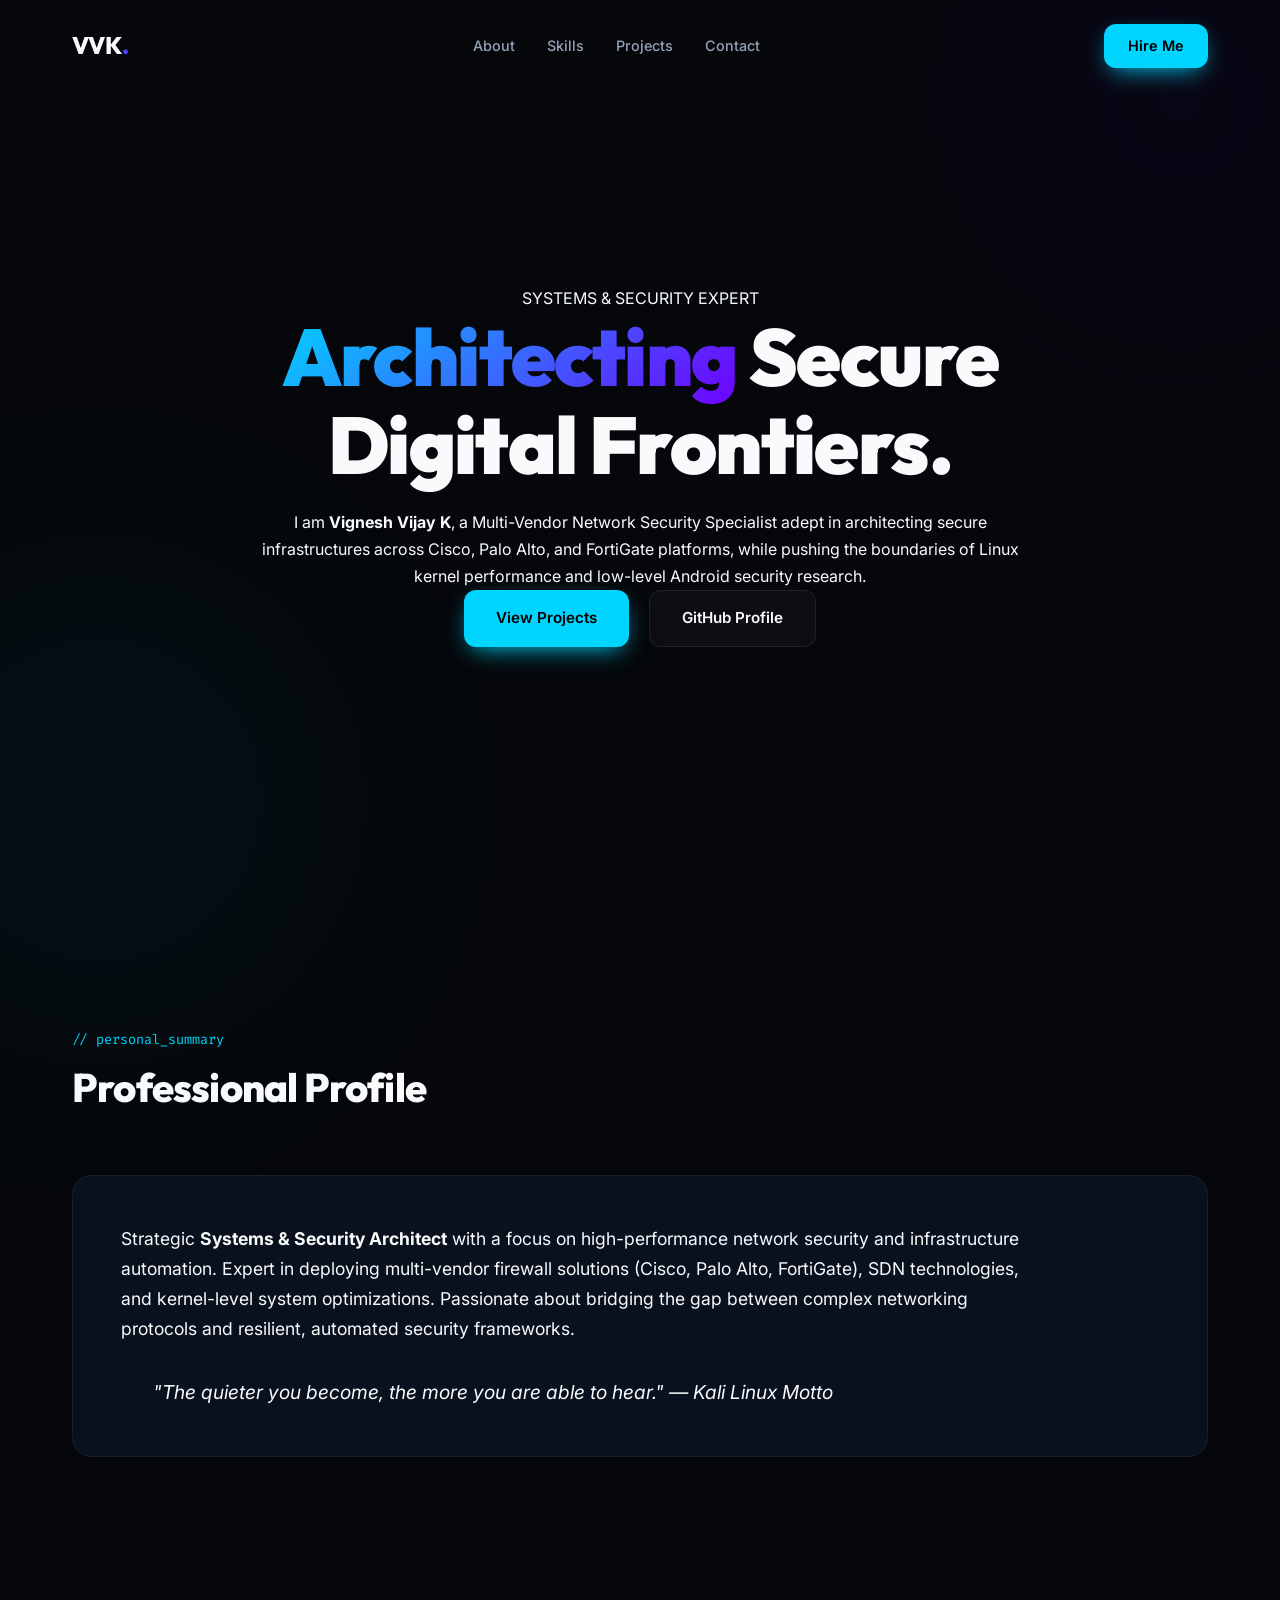
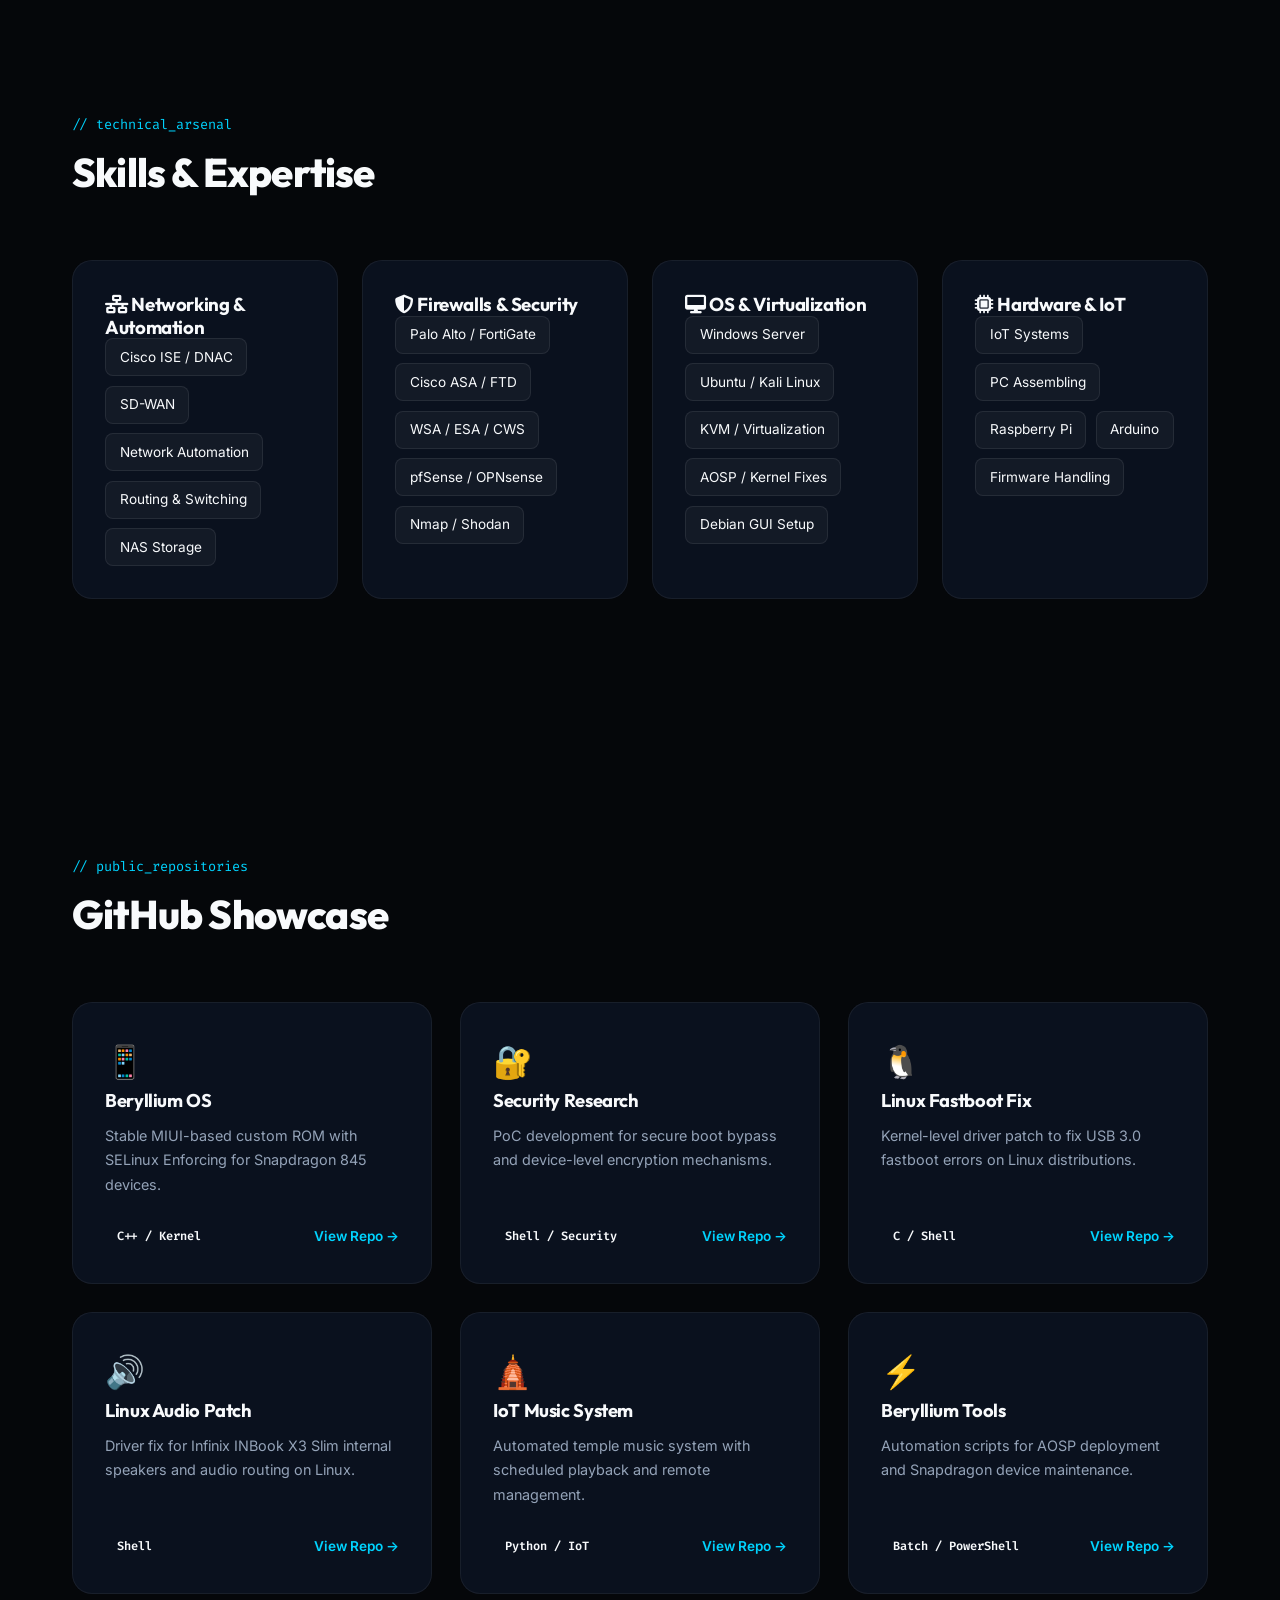
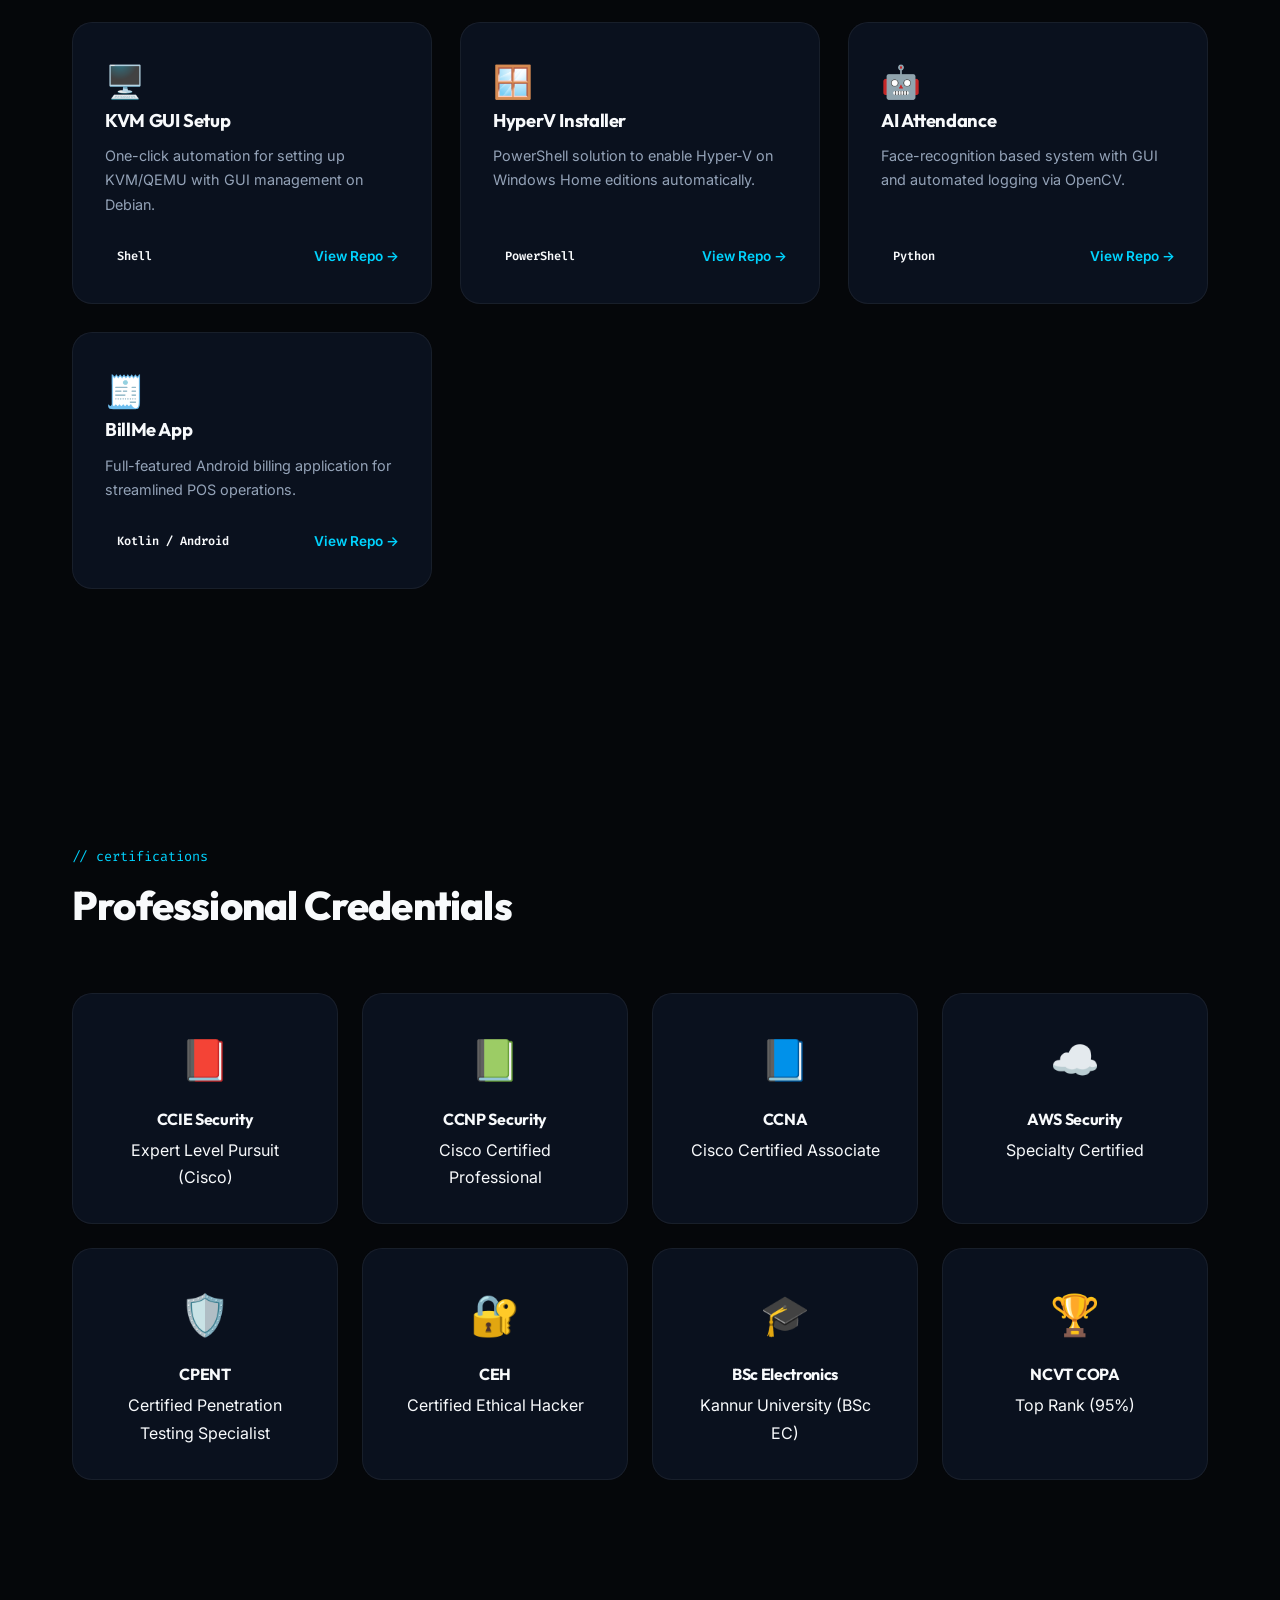
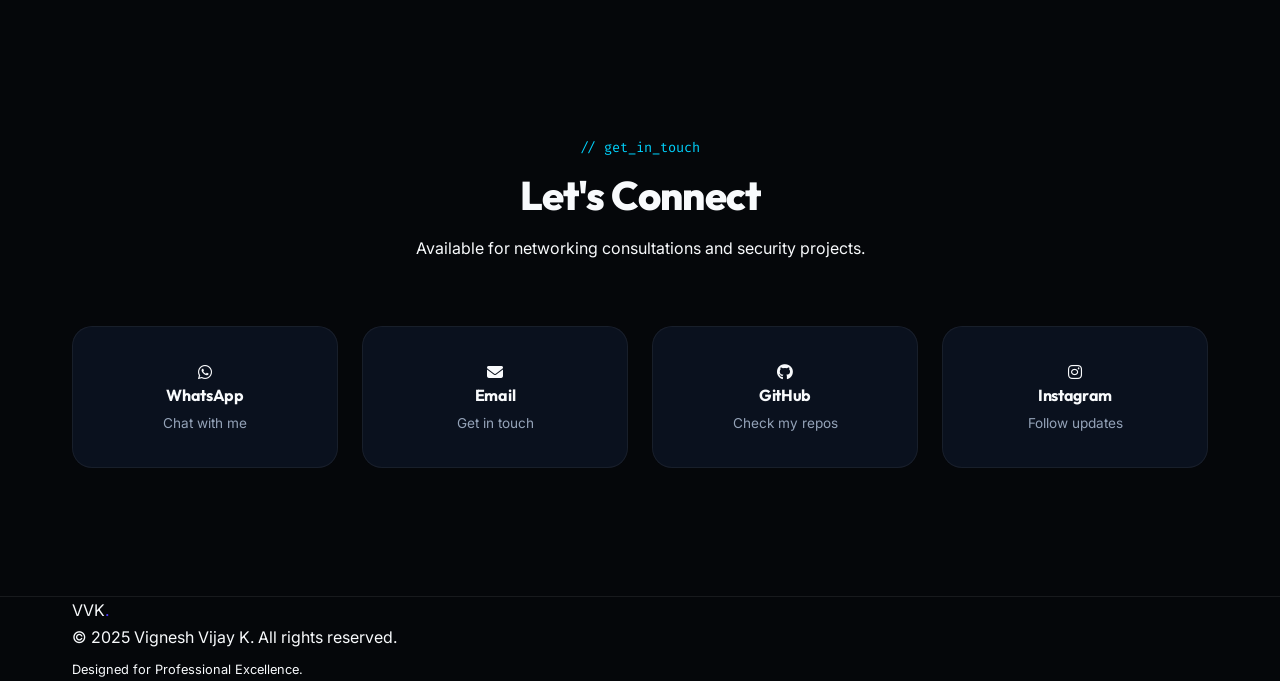
==== commit c24a8a04: "Add files via upload" ====
--- a/index.html
+++ b/index.html
@@ -38,8 +38,9 @@
     <div class="container hero-content">
       <span class="hero-tag reveal">SYSTEMS & SECURITY EXPERT</span>
       <h1 class="reveal"><span class="gradient-text">Architecting</span> Secure Digital Frontiers.</h1>
-      <p class="reveal">I am <strong>Vignesh Vijay K</strong>, a Network Security Engineer specializing in Cisco
-        Infrastructure, Linux kernel tinkering, and low-level Android research.</p>
+      <p class="reveal">I am <strong>Vignesh Vijay K</strong>, a Multi-Vendor Network Security Specialist adept in 
+        architecting secure infrastructures across Cisco, Palo Alto, and FortiGate platforms, while pushing 
+        the boundaries of Linux kernel performance and low-level Android security research.</p>
       <div class="hero-btns reveal">
         <a href="#projects" class="btn btn-primary">View Projects</a>
         <a href="https://github.com/VigneshVijayK" target="_blank" class="btn btn-secondary">GitHub Profile</a>
@@ -56,11 +57,10 @@
       </div>
       <div class="glass reveal" style="padding: 3rem;">
         <p style="font-size: 1.1rem; color: var(--text-secondary); max-width: 900px; margin-bottom: 2rem;">
-          Highly motivated IT Support & Network Technician with hands-on experience in network administration,
-          IT infrastructure maintenance, and hardware troubleshooting. Currently upskilling towards
-          <strong>CCIE Security</strong> expert-level design. I thrive in fast-paced environments, bridging the gap
-          between
-          complex networking protocols and secure automation.
+          Strategic <strong>Systems & Security Architect</strong> with a focus on high-performance network security 
+          and infrastructure automation. Expert in deploying multi-vendor firewall solutions (Cisco, Palo Alto, FortiGate), 
+          SDN technologies, and kernel-level system optimizations. Passionate about bridging the gap between 
+          complex networking protocols and resilient, automated security frameworks.
         </p>
         <blockquote
           style="border-left: 4px solid var(--accent-primary); padding-left: 2rem; font-style: italic; font-size: 1.2rem;">
@@ -79,94 +79,125 @@
       </div>
       <div class="skills-grid">
         <div class="glass skill-category reveal">
-          <h3><i class="fas fa-network-wired"></i> Networking</h3>
+          <h3><i class="fas fa-network-wired"></i> Networking & Automation</h3>
           <div class="skill-tags">
-            <span class="skill-tag">Cisco Catalyst & Nexus</span>
-            <span class="skill-tag">VLANs / DHCP / DNS</span>
-            <span class="skill-tag">Load Balancers</span>
-            <span class="skill-tag">NAT / VPN</span>
+            <span class="skill-tag">Cisco ISE / DNAC</span>
+            <span class="skill-tag">SD-WAN</span>
+            <span class="skill-tag">Network Automation</span>
             <span class="skill-tag">Routing & Switching</span>
+            <span class="skill-tag">NAS Storage</span>
           </div>
         </div>
         <div class="glass skill-category reveal">
-          <h3><i class="fas fa-shield-alt"></i> Security</h3>
+          <h3><i class="fas fa-shield-alt"></i> Firewalls & Security</h3>
           <div class="skill-tags">
-            <span class="skill-tag">OPNsense / pfSense</span>
-            <span class="skill-tag">Security Hardening</span>
-            <span class="skill-tag">Ethical Hacking</span>
-            <span class="skill-tag">PortMaster</span>
+            <span class="skill-tag">Palo Alto / FortiGate</span>
+            <span class="skill-tag">Cisco ASA / FTD</span>
+            <span class="skill-tag">WSA / ESA / CWS</span>
+            <span class="skill-tag">pfSense / OPNsense</span>
+            <span class="skill-tag">Nmap / Shodan</span>
           </div>
         </div>
         <div class="glass skill-category reveal">
-          <h3><i class="fas fa-video"></i> Surveillance</h3>
+          <h3><i class="fas fa-desktop"></i> OS & Virtualization</h3>
           <div class="skill-tags">
-            <span class="skill-tag">Hikvision / Dahua</span>
-            <span class="skill-tag">NVR/DVR Config</span>
-            <span class="skill-tag">ONVIF Setup</span>
-            <span class="skill-tag">Remote Access</span>
+            <span class="skill-tag">Windows Server</span>
+            <span class="skill-tag">Ubuntu / Kali Linux</span>
+            <span class="skill-tag">KVM / Virtualization</span>
+            <span class="skill-tag">AOSP / Kernel Fixes</span>
+            <span class="skill-tag">Debian GUI Setup</span>
           </div>
         </div>
         <div class="glass skill-category reveal">
-          <h3><i class="fas fa-code"></i> Scripting</h3>
+          <h3><i class="fas fa-microchip"></i> Hardware & IoT</h3>
           <div class="skill-tags">
-            <span class="skill-tag">PowerShell</span>
-            <span class="skill-tag">Bash / Shell</span>
-            <span class="skill-tag">Python</span>
-            <span class="skill-tag">Batch</span>
-          </div>
-        </div>
-      </div>
-    </div>
-  </section>
-
-  <!-- Infrastructure Gallery -->
-  <section id="gallery" class="section">
-    <div class="container">
-      <div class="section-header reveal">
-        <span class="section-tag">// visual_proof</span>
-        <h2 class="section-title">Infrastructure Projects</h2>
-      </div>
-      <div class="gallery-grid">
-        <div class="gallery-item reveal">
-          <img src="https://images.unsplash.com/photo-1558494949-ef010cbdcc31?q=80&w=800&auto=format&fit=crop"
-            alt="Cinepalace Setup" />
-          <div class="gallery-overlay">
-            <h4>AK Cinepalace</h4>
-            <p>Full Network & Surveillance Deployment</p>
-          </div>
-        </div>
-        <div class="gallery-item reveal">
-          <img src="https://images.unsplash.com/photo-1544197150-b99a580bb7a8?q=80&w=800&auto=format&fit=crop"
-            alt="Palladium Setup" />
-          <div class="gallery-overlay">
-            <h4>Palladium Center</h4>
-            <p>IT Infrastructure & Wi-Fi Grid</p>
-          </div>
-        </div>
-        <div class="gallery-item reveal">
-          <img src="https://images.unsplash.com/photo-1518770660439-4636190af475?q=80&w=800&auto=format&fit=crop"
-            alt="SRCA Setup" />
-          <div class="gallery-overlay">
-            <h4>SRCA Server Room</h4>
-            <p>Cisco Switching & Server Rack Maintenance</p>
-          </div>
-        </div>
-      </div>
-    </div>
-  </section>
+            <span class="skill-tag">IoT Systems</span>
+            <span class="skill-tag">PC Assembling</span>
+            <span class="skill-tag">Raspberry Pi</span>
+            <span class="skill-tag">Arduino</span>
+            <span class="skill-tag">Firmware Handling</span>
+          </div>
+        </div>
+      </div>
+    </div>
+  </section>
+
 
   <!-- Projects Section -->
   <section id="projects" class="section">
     <div class="container">
       <div class="section-header reveal">
-        <span class="section-tag">// open_source</span>
-        <h2 class="section-title">GitHub Contributions</h2>
+        <span class="section-tag">// public_repositories</span>
+        <h2 class="section-title">GitHub Showcase</h2>
       </div>
       <div class="projects-grid">
+        <a href="https://github.com/VigneshVijayK/beryllium" target="_blank" class="glass project-card reveal">
+          <div class="project-icon">📱</div>
+          <h3>Beryllium OS</h3>
+          <p>Stable MIUI-based custom ROM with SELinux Enforcing for Snapdragon 845 devices.</p>
+          <div class="project-footer">
+            <span class="project-lang">C++ / Kernel</span>
+            <span class="project-link">View Repo →</span>
+          </div>
+        </a>
+        <a href="https://github.com/VigneshVijayK/fake_encryption_and_bootloader_lock" target="_blank" class="glass project-card reveal">
+          <div class="project-icon">🔐</div>
+          <h3>Security Research</h3>
+          <p>PoC development for secure boot bypass and device-level encryption mechanisms.</p>
+          <div class="project-footer">
+            <span class="project-lang">Shell / Security</span>
+            <span class="project-link">View Repo →</span>
+          </div>
+        </a>
+        <a href="https://github.com/VigneshVijayK/fastboot-press-any-key-fix-linux" target="_blank" class="glass project-card reveal">
+          <div class="project-icon">🐧</div>
+          <h3>Linux Fastboot Fix</h3>
+          <p>Kernel-level driver patch to fix USB 3.0 fastboot errors on Linux distributions.</p>
+          <div class="project-footer">
+            <span class="project-lang">C / Shell</span>
+            <span class="project-link">View Repo →</span>
+          </div>
+        </a>
+        <a href="https://github.com/VigneshVijayK/infinix-XL422-linux-audio-fix" target="_blank" class="glass project-card reveal">
+          <div class="project-icon">🔊</div>
+          <h3>Linux Audio Patch</h3>
+          <p>Driver fix for Infinix INBook X3 Slim internal speakers and audio routing on Linux.</p>
+          <div class="project-footer">
+            <span class="project-lang">Shell</span>
+            <span class="project-link">View Repo →</span>
+          </div>
+        </a>
+        <a href="https://github.com/VigneshVijayK/temple_automatic_music_system" target="_blank" class="glass project-card reveal">
+          <div class="project-icon">🛕</div>
+          <h3>IoT Music System</h3>
+          <p>Automated temple music system with scheduled playback and remote management.</p>
+          <div class="project-footer">
+            <span class="project-lang">Python / IoT</span>
+            <span class="project-link">View Repo →</span>
+          </div>
+        </a>
+        <a href="https://github.com/VigneshVijayK/beryllium-tools" target="_blank" class="glass project-card reveal">
+          <div class="project-icon">⚡</div>
+          <h3>Beryllium Tools</h3>
+          <p>Automation scripts for AOSP deployment and Snapdragon device maintenance.</p>
+          <div class="project-footer">
+            <span class="project-lang">Batch / PowerShell</span>
+            <span class="project-link">View Repo →</span>
+          </div>
+        </a>
+        <a href="https://github.com/VigneshVijayK/debian-kvm-gui-setup" target="_blank" class="glass project-card reveal">
+          <div class="project-icon">🖥️</div>
+          <h3>KVM GUI Setup</h3>
+          <p>One-click automation for setting up KVM/QEMU with GUI management on Debian.</p>
+          <div class="project-footer">
+            <span class="project-lang">Shell</span>
+            <span class="project-link">View Repo →</span>
+          </div>
+        </a>
         <a href="https://github.com/VigneshVijayK/HyperV-Installer" target="_blank" class="glass project-card reveal">
           <div class="project-icon">🪟</div>
-          <h3>HyperV-Installer</h3>
-          <p>One-click PowerShell solution to enable Hyper-V on Windows Home versions.</p>
+          <h3>HyperV Installer</h3>
+          <p>PowerShell solution to enable Hyper-V on Windows Home editions automatically.</p>
           <div class="project-footer">
             <span class="project-lang">PowerShell</span>
             <span class="project-link">View Repo →</span>
@@ -174,20 +205,19 @@
         </a>
         <a href="https://github.com/VigneshVijayK/AI-Attendance" target="_blank" class="glass project-card reveal">
           <div class="project-icon">🤖</div>
-          <h3>AI-Attendance</h3>
-          <p>Face-recognition based attendance system using OpenCV and Python.</p>
+          <h3>AI Attendance</h3>
+          <p>Face-recognition based system with GUI and automated logging via OpenCV.</p>
           <div class="project-footer">
             <span class="project-lang">Python</span>
             <span class="project-link">View Repo →</span>
           </div>
         </a>
-        <a href="https://github.com/VigneshVijayK/infinix-XL422-linux-audio-fix" target="_blank"
-          class="glass project-card reveal">
-          <div class="project-icon">🔊</div>
-          <h3>Linux Audio Fix</h3>
-          <p>Kernel-level driver patch for Infinix INBook X3 Slim on Linux distributions.</p>
-          <div class="project-footer">
-            <span class="project-lang">Shell</span>
+        <a href="https://github.com/VigneshVijayK/BillMe" target="_blank" class="glass project-card reveal">
+          <div class="project-icon">🧾</div>
+          <h3>BillMe App</h3>
+          <p>Full-featured Android billing application for streamlined POS operations.</p>
+          <div class="project-footer">
+            <span class="project-lang">Kotlin / Android</span>
             <span class="project-link">View Repo →</span>
           </div>
         </a>
@@ -199,35 +229,55 @@
   <section id="credentials" class="section">
     <div class="container">
       <div class="section-header reveal">
-        <span class="section-tag">// credentials</span>
-        <h2 class="section-title">Education & Certifications</h2>
+        <span class="section-tag">// certifications</span>
+        <h2 class="section-title">Professional Credentials</h2>
       </div>
       <div class="certs-grid">
+        <div class="glass cert-card reveal">
+          <span class="cert-icon">📕</span>
+          <h4>CCIE Security</h4>
+          <p>Expert Level Pursuit (Cisco)</p>
+        </div>
+        <div class="glass cert-card reveal">
+          <span class="cert-icon">📗</span>
+          <h4>CCNP Security</h4>
+          <p>Cisco Certified Professional</p>
+        </div>
+        <div class="glass cert-card reveal">
+          <span class="cert-icon">📘</span>
+          <h4>CCNA</h4>
+          <p>Cisco Certified Associate</p>
+        </div>
+        <div class="glass cert-card reveal">
+          <span class="cert-icon">☁️</span>
+          <h4>AWS Security</h4>
+          <p>Specialty Certified</p>
+        </div>
+        <div class="glass cert-card reveal">
+          <span class="cert-icon">🛡️</span>
+          <h4>CPENT</h4>
+          <p>Certified Penetration Testing Specialist</p>
+        </div>
+        <div class="glass cert-card reveal">
+          <span class="cert-icon">🔐</span>
+          <h4>CEH</h4>
+          <p>Certified Ethical Hacker</p>
+        </div>
         <div class="glass cert-card reveal">
           <span class="cert-icon">🎓</span>
           <h4>BSc Electronics</h4>
-          <p>Kannur University (2026)</p>
+          <p>Kannur University (BSc EC)</p>
         </div>
         <div class="glass cert-card reveal">
           <span class="cert-icon">🏆</span>
           <h4>NCVT COPA</h4>
           <p>Top Rank (95%)</p>
         </div>
-        <div class="glass cert-card reveal">
-          <span class="cert-icon">📕</span>
-          <h4>CCIE Security</h4>
-          <p>Expert Level Pursuit</p>
-        </div>
-        <div class="glass cert-card reveal">
-          <span class="cert-icon">🔐</span>
-          <h4>CEH & EEH</h4>
-          <p>Ethical Hacker Essentials</p>
-        </div>
-      </div>
-    </div>
-  </section>
-
-  <!-- Stats Section -->
+      </div>
+    </div>
+  </section>
+
+  <!-- Stats Section 
   <section class="section">
     <div class="container stats-container">
       <div class="section-header reveal" style="text-align: center;">
@@ -248,6 +298,7 @@
       </div>
     </div>
   </section>
+  -->
 
   <!-- Contact Section -->
   <section id="contact" class="section">
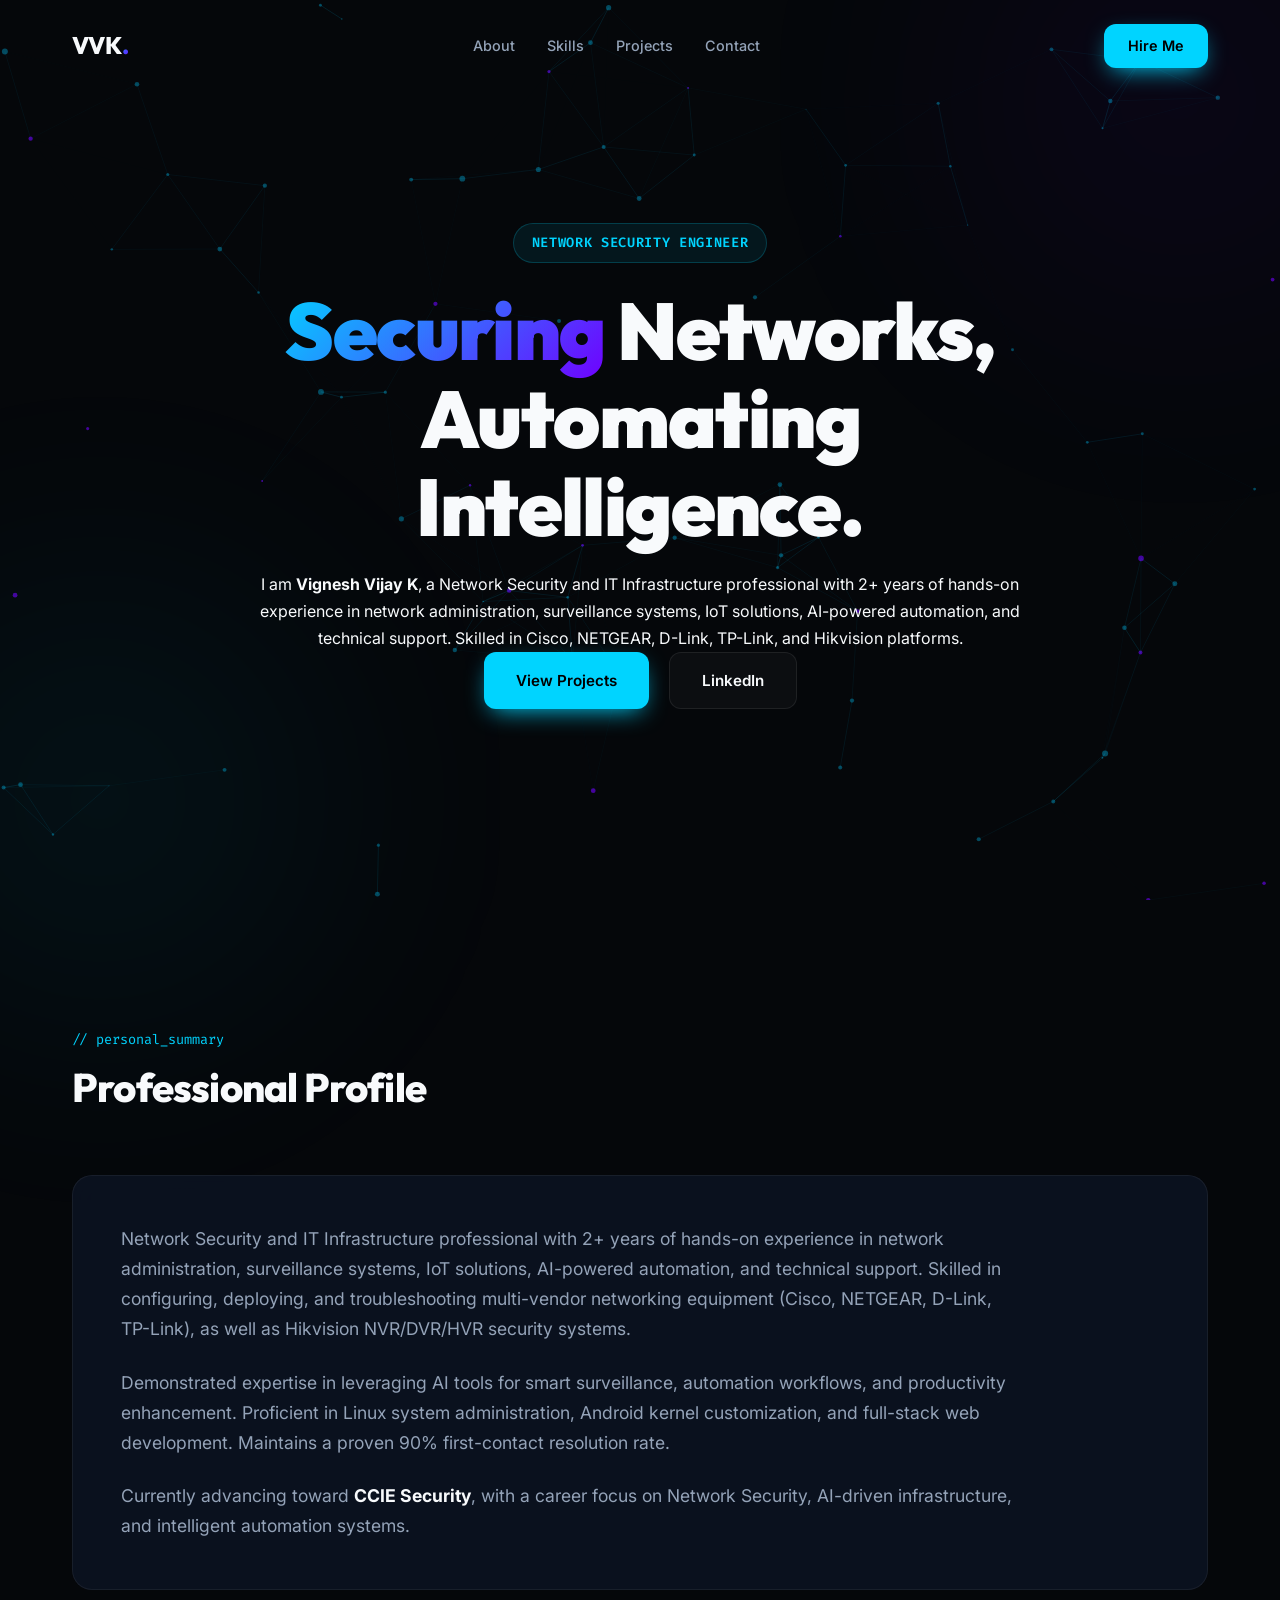
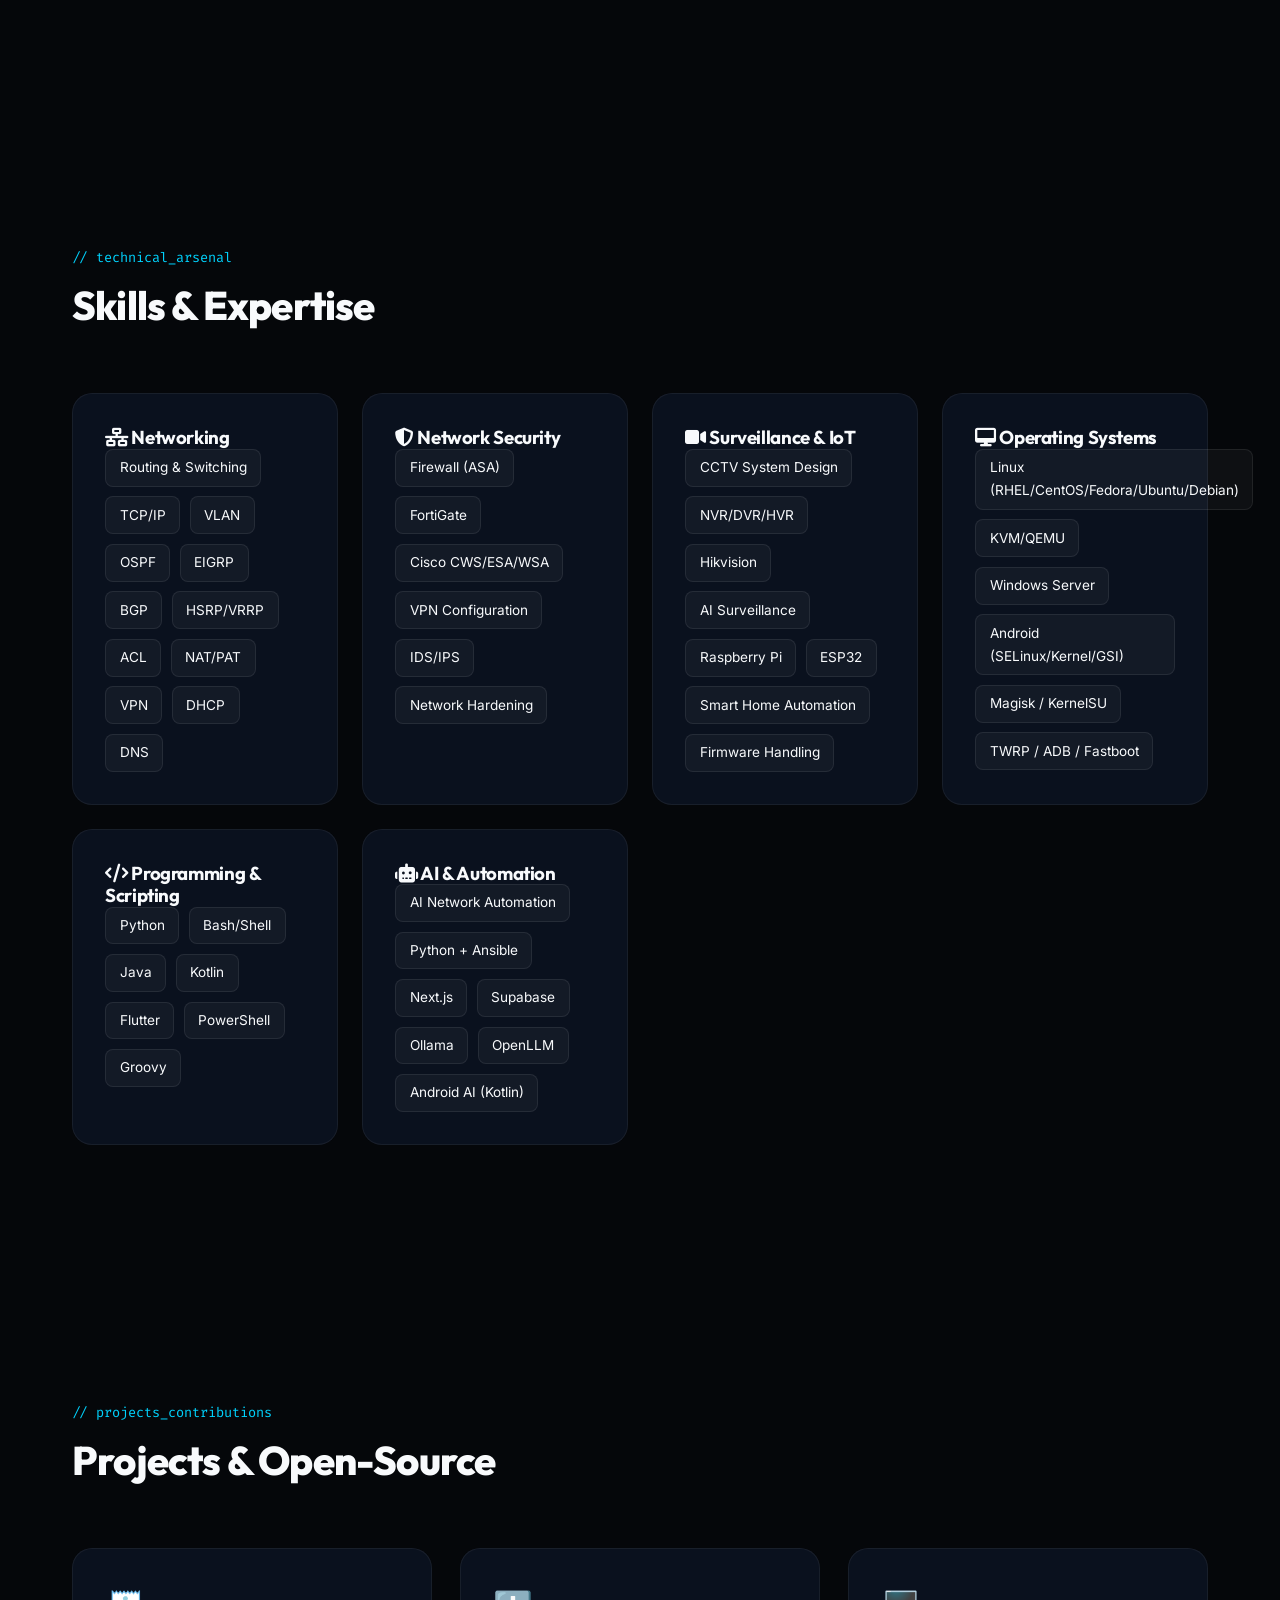
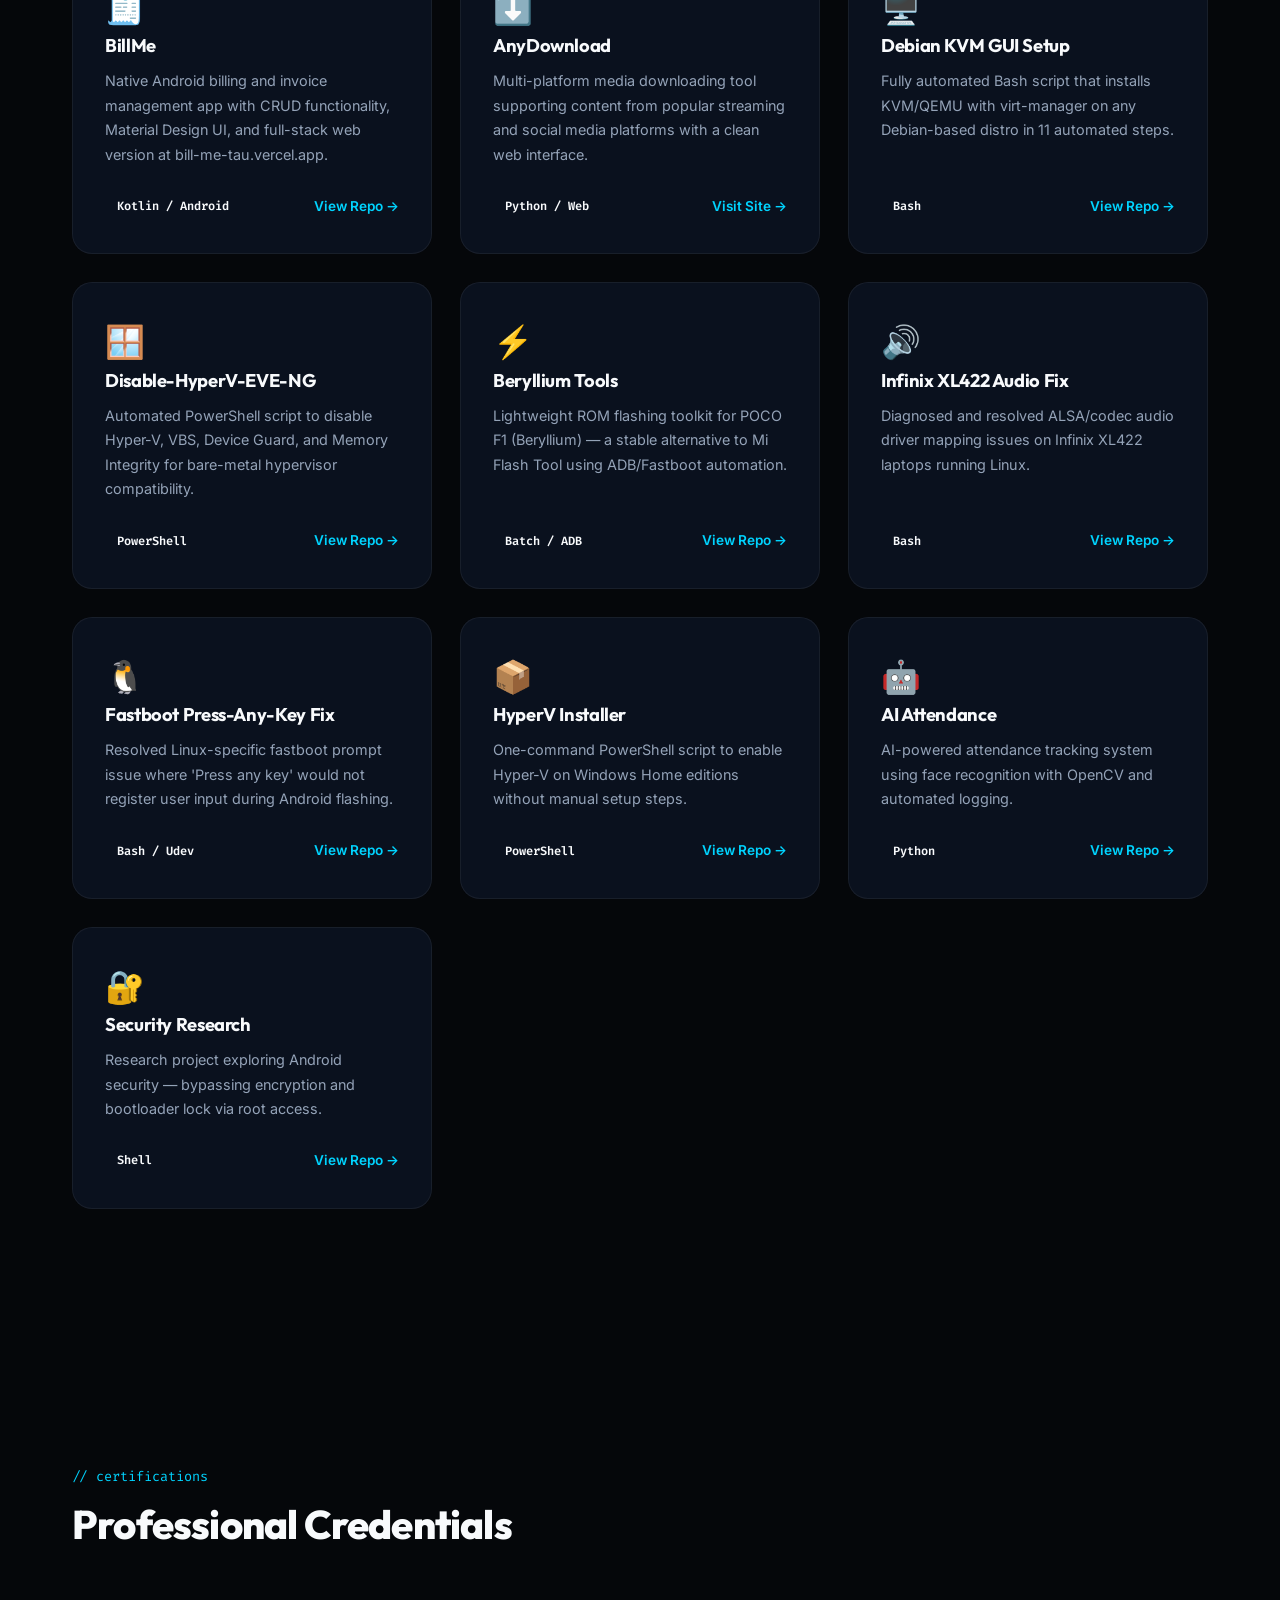
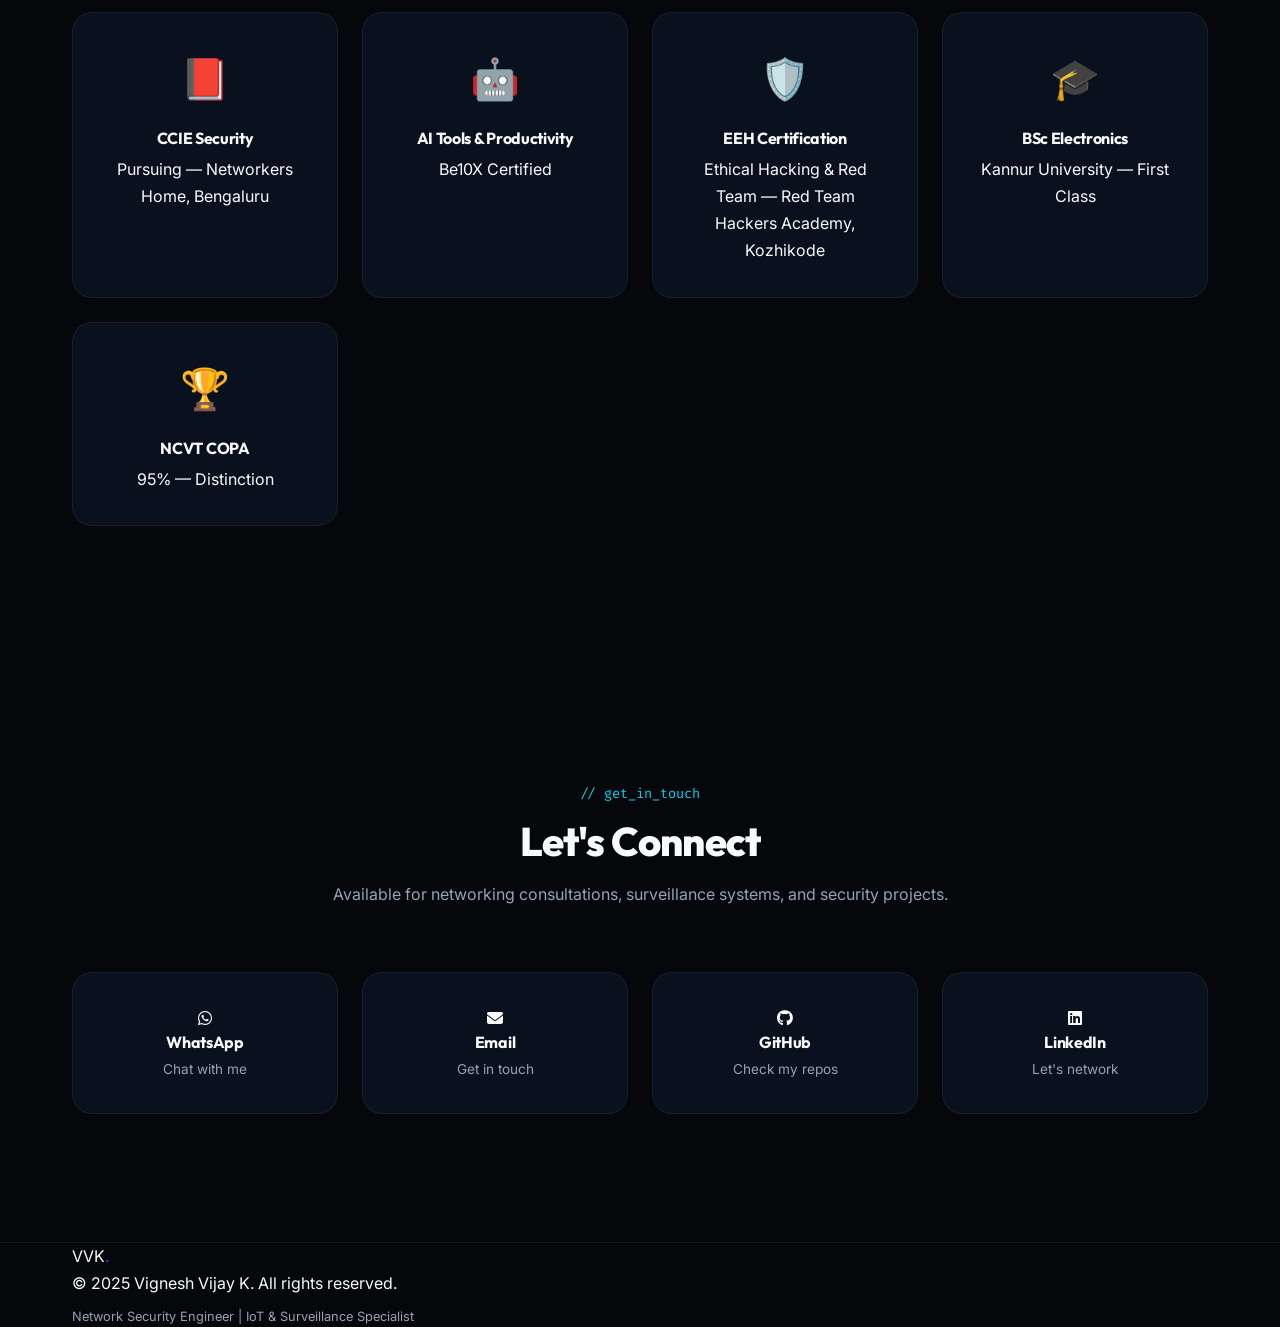
==== commit 8e70e861: "Update portfolio with resume data, ambient particle animation, mobile hamburger menu, and responsive" ====
--- a/index.html
+++ b/index.html
@@ -6,7 +6,7 @@
   <meta name="viewport" content="width=device-width, initial-scale=1.0" />
   <title>Vignesh Vijay K | Network Security Engineer</title>
   <meta name="description"
-    content="Portfolio of Vignesh Vijay K — Network Security Engineer (L1), CCIE Security Expert, Linux & Android Research Specialist." />
+    content="Portfolio of Vignesh Vijay K — Network Security Engineer, IoT & Surveillance Systems Specialist, AI & Automation Enthusiast." />
 
   <!-- Font Awesome -->
   <link rel="stylesheet" href="https://cdnjs.cloudflare.com/ajax/libs/font-awesome/6.5.1/css/all.min.css" />
@@ -16,6 +16,7 @@
 <body>
 
   <!-- BG Elements -->
+  <canvas id="bg-canvas"></canvas>
   <div class="bg-glow bg-glow-1"></div>
   <div class="bg-glow bg-glow-2"></div>
 
@@ -29,21 +30,36 @@
         <li><a href="#projects">Projects</a></li>
         <li><a href="#contact">Contact</a></li>
       </ul>
-      <a href="#contact" class="btn btn-primary" style="padding: 0.6rem 1.5rem; font-size: 0.9rem;">Hire Me</a>
+      <div class="nav-actions">
+        <a href="#contact" class="btn btn-primary nav-cta" style="padding: 0.6rem 1.5rem; font-size: 0.9rem;">Hire Me</a>
+        <button class="hamburger" id="hamburger" aria-label="Menu">
+          <span></span><span></span><span></span>
+        </button>
+      </div>
     </div>
   </nav>
+
+  <!-- Mobile Menu -->
+  <div class="mobile-menu" id="mobileMenu">
+    <ul>
+      <li><a href="#about" class="mobile-link">About</a></li>
+      <li><a href="#skills" class="mobile-link">Skills</a></li>
+      <li><a href="#projects" class="mobile-link">Projects</a></li>
+      <li><a href="#contact" class="mobile-link">Contact</a></li>
+    </ul>
+  </div>
 
   <!-- Hero Section -->
   <section class="hero">
     <div class="container hero-content">
-      <span class="hero-tag reveal">SYSTEMS & SECURITY EXPERT</span>
-      <h1 class="reveal"><span class="gradient-text">Architecting</span> Secure Digital Frontiers.</h1>
-      <p class="reveal">I am <strong>Vignesh Vijay K</strong>, a Multi-Vendor Network Security Specialist adept in 
-        architecting secure infrastructures across Cisco, Palo Alto, and FortiGate platforms, while pushing 
-        the boundaries of Linux kernel performance and low-level Android security research.</p>
+      <span class="hero-tag reveal">NETWORK SECURITY ENGINEER</span>
+      <h1 class="reveal"><span class="gradient-text">Securing</span> Networks, Automating Intelligence.</h1>
+      <p class="reveal">I am <strong>Vignesh Vijay K</strong>, a Network Security and IT Infrastructure professional with 
+        2+ years of hands-on experience in network administration, surveillance systems, IoT solutions, AI-powered 
+        automation, and technical support. Skilled in Cisco, NETGEAR, D-Link, TP-Link, and Hikvision platforms.</p>
       <div class="hero-btns reveal">
         <a href="#projects" class="btn btn-primary">View Projects</a>
-        <a href="https://github.com/VigneshVijayK" target="_blank" class="btn btn-secondary">GitHub Profile</a>
+        <a href="https://www.linkedin.com/in/vignesh-vijay-k/" target="_blank" class="btn btn-secondary">LinkedIn</a>
       </div>
     </div>
   </section>
@@ -55,17 +71,22 @@
         <span class="section-tag">// personal_summary</span>
         <h2 class="section-title">Professional Profile</h2>
       </div>
-      <div class="glass reveal" style="padding: 3rem;">
-        <p style="font-size: 1.1rem; color: var(--text-secondary); max-width: 900px; margin-bottom: 2rem;">
-          Strategic <strong>Systems & Security Architect</strong> with a focus on high-performance network security 
-          and infrastructure automation. Expert in deploying multi-vendor firewall solutions (Cisco, Palo Alto, FortiGate), 
-          SDN technologies, and kernel-level system optimizations. Passionate about bridging the gap between 
-          complex networking protocols and resilient, automated security frameworks.
+      <div class="glass about-text-box reveal">
+        <p>
+          Network Security and IT Infrastructure professional with 2+ years of hands-on experience in network 
+          administration, surveillance systems, IoT solutions, AI-powered automation, and technical support. 
+          Skilled in configuring, deploying, and troubleshooting multi-vendor networking equipment (Cisco, 
+          NETGEAR, D-Link, TP-Link), as well as Hikvision NVR/DVR/HVR security systems.
         </p>
-        <blockquote
-          style="border-left: 4px solid var(--accent-primary); padding-left: 2rem; font-style: italic; font-size: 1.2rem;">
-          "The quieter you become, the more you are able to hear." — Kali Linux Motto
-        </blockquote>
+        <p>
+          Demonstrated expertise in leveraging AI tools for smart surveillance, automation workflows, and 
+          productivity enhancement. Proficient in Linux system administration, Android kernel customization, 
+          and full-stack web development. Maintains a proven 90% first-contact resolution rate.
+        </p>
+        <p>
+          Currently advancing toward <strong>CCIE Security</strong>, with a career focus on Network Security, 
+          AI-driven infrastructure, and intelligent automation systems.
+        </p>
       </div>
     </div>
   </section>
@@ -79,43 +100,79 @@
       </div>
       <div class="skills-grid">
         <div class="glass skill-category reveal">
-          <h3><i class="fas fa-network-wired"></i> Networking & Automation</h3>
-          <div class="skill-tags">
-            <span class="skill-tag">Cisco ISE / DNAC</span>
-            <span class="skill-tag">SD-WAN</span>
-            <span class="skill-tag">Network Automation</span>
+          <h3><i class="fas fa-network-wired"></i> Networking</h3>
+          <div class="skill-tags">
             <span class="skill-tag">Routing & Switching</span>
-            <span class="skill-tag">NAS Storage</span>
-          </div>
-        </div>
-        <div class="glass skill-category reveal">
-          <h3><i class="fas fa-shield-alt"></i> Firewalls & Security</h3>
-          <div class="skill-tags">
-            <span class="skill-tag">Palo Alto / FortiGate</span>
-            <span class="skill-tag">Cisco ASA / FTD</span>
-            <span class="skill-tag">WSA / ESA / CWS</span>
-            <span class="skill-tag">pfSense / OPNsense</span>
-            <span class="skill-tag">Nmap / Shodan</span>
-          </div>
-        </div>
-        <div class="glass skill-category reveal">
-          <h3><i class="fas fa-desktop"></i> OS & Virtualization</h3>
-          <div class="skill-tags">
+            <span class="skill-tag">TCP/IP</span>
+            <span class="skill-tag">VLAN</span>
+            <span class="skill-tag">OSPF</span>
+            <span class="skill-tag">EIGRP</span>
+            <span class="skill-tag">BGP</span>
+            <span class="skill-tag">HSRP/VRRP</span>
+            <span class="skill-tag">ACL</span>
+            <span class="skill-tag">NAT/PAT</span>
+            <span class="skill-tag">VPN</span>
+            <span class="skill-tag">DHCP</span>
+            <span class="skill-tag">DNS</span>
+          </div>
+        </div>
+        <div class="glass skill-category reveal">
+          <h3><i class="fas fa-shield-alt"></i> Network Security</h3>
+          <div class="skill-tags">
+            <span class="skill-tag">Firewall (ASA)</span>
+            <span class="skill-tag">FortiGate</span>
+            <span class="skill-tag">Cisco CWS/ESA/WSA</span>
+            <span class="skill-tag">VPN Configuration</span>
+            <span class="skill-tag">IDS/IPS</span>
+            <span class="skill-tag">Network Hardening</span>
+          </div>
+        </div>
+        <div class="glass skill-category reveal">
+          <h3><i class="fas fa-video"></i> Surveillance & IoT</h3>
+          <div class="skill-tags">
+            <span class="skill-tag">CCTV System Design</span>
+            <span class="skill-tag">NVR/DVR/HVR</span>
+            <span class="skill-tag">Hikvision</span>
+            <span class="skill-tag">AI Surveillance</span>
+            <span class="skill-tag">Raspberry Pi</span>
+            <span class="skill-tag">ESP32</span>
+            <span class="skill-tag">Smart Home Automation</span>
+            <span class="skill-tag">Firmware Handling</span>
+          </div>
+        </div>
+        <div class="glass skill-category reveal">
+          <h3><i class="fas fa-desktop"></i> Operating Systems</h3>
+          <div class="skill-tags">
+            <span class="skill-tag">Linux (RHEL/CentOS/Fedora/Ubuntu/Debian)</span>
+            <span class="skill-tag">KVM/QEMU</span>
             <span class="skill-tag">Windows Server</span>
-            <span class="skill-tag">Ubuntu / Kali Linux</span>
-            <span class="skill-tag">KVM / Virtualization</span>
-            <span class="skill-tag">AOSP / Kernel Fixes</span>
-            <span class="skill-tag">Debian GUI Setup</span>
-          </div>
-        </div>
-        <div class="glass skill-category reveal">
-          <h3><i class="fas fa-microchip"></i> Hardware & IoT</h3>
-          <div class="skill-tags">
-            <span class="skill-tag">IoT Systems</span>
-            <span class="skill-tag">PC Assembling</span>
-            <span class="skill-tag">Raspberry Pi</span>
-            <span class="skill-tag">Arduino</span>
-            <span class="skill-tag">Firmware Handling</span>
+            <span class="skill-tag">Android (SELinux/Kernel/GSI)</span>
+            <span class="skill-tag">Magisk / KernelSU</span>
+            <span class="skill-tag">TWRP / ADB / Fastboot</span>
+          </div>
+        </div>
+        <div class="glass skill-category reveal">
+          <h3><i class="fas fa-code"></i> Programming & Scripting</h3>
+          <div class="skill-tags">
+            <span class="skill-tag">Python</span>
+            <span class="skill-tag">Bash/Shell</span>
+            <span class="skill-tag">Java</span>
+            <span class="skill-tag">Kotlin</span>
+            <span class="skill-tag">Flutter</span>
+            <span class="skill-tag">PowerShell</span>
+            <span class="skill-tag">Groovy</span>
+          </div>
+        </div>
+        <div class="glass skill-category reveal">
+          <h3><i class="fas fa-robot"></i> AI & Automation</h3>
+          <div class="skill-tags">
+            <span class="skill-tag">AI Network Automation</span>
+            <span class="skill-tag">Python + Ansible</span>
+            <span class="skill-tag">Next.js</span>
+            <span class="skill-tag">Supabase</span>
+            <span class="skill-tag">Ollama</span>
+            <span class="skill-tag">OpenLLM</span>
+            <span class="skill-tag">Android AI (Kotlin)</span>
           </div>
         </div>
       </div>
@@ -127,97 +184,97 @@
   <section id="projects" class="section">
     <div class="container">
       <div class="section-header reveal">
-        <span class="section-tag">// public_repositories</span>
-        <h2 class="section-title">GitHub Showcase</h2>
+        <span class="section-tag">// projects_contributions</span>
+        <h2 class="section-title">Projects & Open-Source</h2>
       </div>
       <div class="projects-grid">
-        <a href="https://github.com/VigneshVijayK/beryllium" target="_blank" class="glass project-card reveal">
-          <div class="project-icon">📱</div>
-          <h3>Beryllium OS</h3>
-          <p>Stable MIUI-based custom ROM with SELinux Enforcing for Snapdragon 845 devices.</p>
-          <div class="project-footer">
-            <span class="project-lang">C++ / Kernel</span>
+        <a href="https://github.com/VigneshVijayK/BillMe-Kotlin" target="_blank" class="glass project-card reveal">
+          <div class="project-icon">🧾</div>
+          <h3>BillMe</h3>
+          <p>Native Android billing and invoice management app with CRUD functionality, Material Design UI, and full-stack web version at bill-me-tau.vercel.app.</p>
+          <div class="project-footer">
+            <span class="project-lang">Kotlin / Android</span>
+            <span class="project-link">View Repo →</span>
+          </div>
+        </a>
+        <a href="https://www.anydownload.site/" target="_blank" class="glass project-card reveal">
+          <div class="project-icon">⬇️</div>
+          <h3>AnyDownload</h3>
+          <p>Multi-platform media downloading tool supporting content from popular streaming and social media platforms with a clean web interface.</p>
+          <div class="project-footer">
+            <span class="project-lang">Python / Web</span>
+            <span class="project-link">Visit Site →</span>
+          </div>
+        </a>
+        <a href="https://github.com/VigneshVijayK/debian-kvm-gui-setup" target="_blank" class="glass project-card reveal">
+          <div class="project-icon">🖥️</div>
+          <h3>Debian KVM GUI Setup</h3>
+          <p>Fully automated Bash script that installs KVM/QEMU with virt-manager on any Debian-based distro in 11 automated steps.</p>
+          <div class="project-footer">
+            <span class="project-lang">Bash</span>
+            <span class="project-link">View Repo →</span>
+          </div>
+        </a>
+        <a href="https://github.com/VigneshVijayK/Disable-HyperV-EVE-NG" target="_blank" class="glass project-card reveal">
+          <div class="project-icon">🪟</div>
+          <h3>Disable-HyperV-EVE-NG</h3>
+          <p>Automated PowerShell script to disable Hyper-V, VBS, Device Guard, and Memory Integrity for bare-metal hypervisor compatibility.</p>
+          <div class="project-footer">
+            <span class="project-lang">PowerShell</span>
+            <span class="project-link">View Repo →</span>
+          </div>
+        </a>
+        <a href="https://github.com/VigneshVijayK/beryllium-tools" target="_blank" class="glass project-card reveal">
+          <div class="project-icon">⚡</div>
+          <h3>Beryllium Tools</h3>
+          <p>Lightweight ROM flashing toolkit for POCO F1 (Beryllium) — a stable alternative to Mi Flash Tool using ADB/Fastboot automation.</p>
+          <div class="project-footer">
+            <span class="project-lang">Batch / ADB</span>
+            <span class="project-link">View Repo →</span>
+          </div>
+        </a>
+        <a href="https://github.com/VigneshVijayK/infinix-XL422-linux-audio-fix" target="_blank" class="glass project-card reveal">
+          <div class="project-icon">🔊</div>
+          <h3>Infinix XL422 Audio Fix</h3>
+          <p>Diagnosed and resolved ALSA/codec audio driver mapping issues on Infinix XL422 laptops running Linux.</p>
+          <div class="project-footer">
+            <span class="project-lang">Bash</span>
+            <span class="project-link">View Repo →</span>
+          </div>
+        </a>
+        <a href="https://github.com/VigneshVijayK/fastboot-press-any-key-fix-linux" target="_blank" class="glass project-card reveal">
+          <div class="project-icon">🐧</div>
+          <h3>Fastboot Press-Any-Key Fix</h3>
+          <p>Resolved Linux-specific fastboot prompt issue where 'Press any key' would not register user input during Android flashing.</p>
+          <div class="project-footer">
+            <span class="project-lang">Bash / Udev</span>
+            <span class="project-link">View Repo →</span>
+          </div>
+        </a>
+        <a href="https://github.com/VigneshVijayK/HyperV-Installer" target="_blank" class="glass project-card reveal">
+          <div class="project-icon">📦</div>
+          <h3>HyperV Installer</h3>
+          <p>One-command PowerShell script to enable Hyper-V on Windows Home editions without manual setup steps.</p>
+          <div class="project-footer">
+            <span class="project-lang">PowerShell</span>
+            <span class="project-link">View Repo →</span>
+          </div>
+        </a>
+        <a href="https://github.com/VigneshVijayK/AI-Attendance" target="_blank" class="glass project-card reveal">
+          <div class="project-icon">🤖</div>
+          <h3>AI Attendance</h3>
+          <p>AI-powered attendance tracking system using face recognition with OpenCV and automated logging.</p>
+          <div class="project-footer">
+            <span class="project-lang">Python</span>
             <span class="project-link">View Repo →</span>
           </div>
         </a>
         <a href="https://github.com/VigneshVijayK/fake_encryption_and_bootloader_lock" target="_blank" class="glass project-card reveal">
           <div class="project-icon">🔐</div>
           <h3>Security Research</h3>
-          <p>PoC development for secure boot bypass and device-level encryption mechanisms.</p>
-          <div class="project-footer">
-            <span class="project-lang">Shell / Security</span>
-            <span class="project-link">View Repo →</span>
-          </div>
-        </a>
-        <a href="https://github.com/VigneshVijayK/fastboot-press-any-key-fix-linux" target="_blank" class="glass project-card reveal">
-          <div class="project-icon">🐧</div>
-          <h3>Linux Fastboot Fix</h3>
-          <p>Kernel-level driver patch to fix USB 3.0 fastboot errors on Linux distributions.</p>
-          <div class="project-footer">
-            <span class="project-lang">C / Shell</span>
-            <span class="project-link">View Repo →</span>
-          </div>
-        </a>
-        <a href="https://github.com/VigneshVijayK/infinix-XL422-linux-audio-fix" target="_blank" class="glass project-card reveal">
-          <div class="project-icon">🔊</div>
-          <h3>Linux Audio Patch</h3>
-          <p>Driver fix for Infinix INBook X3 Slim internal speakers and audio routing on Linux.</p>
+          <p>Research project exploring Android security — bypassing encryption and bootloader lock via root access.</p>
           <div class="project-footer">
             <span class="project-lang">Shell</span>
-            <span class="project-link">View Repo →</span>
-          </div>
-        </a>
-        <a href="https://github.com/VigneshVijayK/temple_automatic_music_system" target="_blank" class="glass project-card reveal">
-          <div class="project-icon">🛕</div>
-          <h3>IoT Music System</h3>
-          <p>Automated temple music system with scheduled playback and remote management.</p>
-          <div class="project-footer">
-            <span class="project-lang">Python / IoT</span>
-            <span class="project-link">View Repo →</span>
-          </div>
-        </a>
-        <a href="https://github.com/VigneshVijayK/beryllium-tools" target="_blank" class="glass project-card reveal">
-          <div class="project-icon">⚡</div>
-          <h3>Beryllium Tools</h3>
-          <p>Automation scripts for AOSP deployment and Snapdragon device maintenance.</p>
-          <div class="project-footer">
-            <span class="project-lang">Batch / PowerShell</span>
-            <span class="project-link">View Repo →</span>
-          </div>
-        </a>
-        <a href="https://github.com/VigneshVijayK/debian-kvm-gui-setup" target="_blank" class="glass project-card reveal">
-          <div class="project-icon">🖥️</div>
-          <h3>KVM GUI Setup</h3>
-          <p>One-click automation for setting up KVM/QEMU with GUI management on Debian.</p>
-          <div class="project-footer">
-            <span class="project-lang">Shell</span>
-            <span class="project-link">View Repo →</span>
-          </div>
-        </a>
-        <a href="https://github.com/VigneshVijayK/HyperV-Installer" target="_blank" class="glass project-card reveal">
-          <div class="project-icon">🪟</div>
-          <h3>HyperV Installer</h3>
-          <p>PowerShell solution to enable Hyper-V on Windows Home editions automatically.</p>
-          <div class="project-footer">
-            <span class="project-lang">PowerShell</span>
-            <span class="project-link">View Repo →</span>
-          </div>
-        </a>
-        <a href="https://github.com/VigneshVijayK/AI-Attendance" target="_blank" class="glass project-card reveal">
-          <div class="project-icon">🤖</div>
-          <h3>AI Attendance</h3>
-          <p>Face-recognition based system with GUI and automated logging via OpenCV.</p>
-          <div class="project-footer">
-            <span class="project-lang">Python</span>
-            <span class="project-link">View Repo →</span>
-          </div>
-        </a>
-        <a href="https://github.com/VigneshVijayK/BillMe" target="_blank" class="glass project-card reveal">
-          <div class="project-icon">🧾</div>
-          <h3>BillMe App</h3>
-          <p>Full-featured Android billing application for streamlined POS operations.</p>
-          <div class="project-footer">
-            <span class="project-lang">Kotlin / Android</span>
             <span class="project-link">View Repo →</span>
           </div>
         </a>
@@ -236,42 +293,27 @@
         <div class="glass cert-card reveal">
           <span class="cert-icon">📕</span>
           <h4>CCIE Security</h4>
-          <p>Expert Level Pursuit (Cisco)</p>
-        </div>
-        <div class="glass cert-card reveal">
-          <span class="cert-icon">📗</span>
-          <h4>CCNP Security</h4>
-          <p>Cisco Certified Professional</p>
-        </div>
-        <div class="glass cert-card reveal">
-          <span class="cert-icon">📘</span>
-          <h4>CCNA</h4>
-          <p>Cisco Certified Associate</p>
-        </div>
-        <div class="glass cert-card reveal">
-          <span class="cert-icon">☁️</span>
-          <h4>AWS Security</h4>
-          <p>Specialty Certified</p>
+          <p>Pursuing — Networkers Home, Bengaluru</p>
+        </div>
+        <div class="glass cert-card reveal">
+          <span class="cert-icon">🤖</span>
+          <h4>AI Tools & Productivity</h4>
+          <p>Be10X Certified</p>
         </div>
         <div class="glass cert-card reveal">
           <span class="cert-icon">🛡️</span>
-          <h4>CPENT</h4>
-          <p>Certified Penetration Testing Specialist</p>
-        </div>
-        <div class="glass cert-card reveal">
-          <span class="cert-icon">🔐</span>
-          <h4>CEH</h4>
-          <p>Certified Ethical Hacker</p>
+          <h4>EEH Certification</h4>
+          <p>Ethical Hacking & Red Team — Red Team Hackers Academy, Kozhikode</p>
         </div>
         <div class="glass cert-card reveal">
           <span class="cert-icon">🎓</span>
           <h4>BSc Electronics</h4>
-          <p>Kannur University (BSc EC)</p>
+          <p>Kannur University — First Class</p>
         </div>
         <div class="glass cert-card reveal">
           <span class="cert-icon">🏆</span>
           <h4>NCVT COPA</h4>
-          <p>Top Rank (95%)</p>
+          <p>95% — Distinction</p>
         </div>
       </div>
     </div>
@@ -306,8 +348,7 @@
       <div class="section-header reveal" style="text-align: center;">
         <span class="section-tag">// get_in_touch</span>
         <h2 class="section-title">Let's Connect</h2>
-        <p style="color: var(--text-secondary); margin-top: 1rem;">Available for networking consultations and security
-          projects.</p>
+        <p style="color: var(--text-muted); margin-top: 1rem;">Available for networking consultations, surveillance systems, and security projects.</p>
       </div>
       <div class="contact-grid reveal">
         <a href="https://wa.me/918590011604" target="_blank" class="glass contact-card">
@@ -315,7 +356,7 @@
           <h3>WhatsApp</h3>
           <p>Chat with me</p>
         </a>
-        <a href="mailto:vigneshvijayk2020@gmail.com" class="glass contact-card">
+        <a href="mailto:vigneshvijaykofficial@gmail.com" class="glass contact-card">
           <i class="fas fa-envelope"></i>
           <h3>Email</h3>
           <p>Get in touch</p>
@@ -325,10 +366,10 @@
           <h3>GitHub</h3>
           <p>Check my repos</p>
         </a>
-        <a href="https://www.instagram.com/vignesh_vijay_K" target="_blank" class="glass contact-card">
-          <i class="fab fa-instagram"></i>
-          <h3>Instagram</h3>
-          <p>Follow updates</p>
+        <a href="https://www.linkedin.com/in/vignesh-vijay-k/" target="_blank" class="glass contact-card">
+          <i class="fab fa-linkedin"></i>
+          <h3>LinkedIn</h3>
+          <p>Let's network</p>
         </a>
       </div>
     </div>
@@ -339,8 +380,7 @@
     <div class="container">
       <span class="footer-logo">VVK<span class="gradient-text">.</span></span>
       <p class="copyright">&copy; 2025 Vignesh Vijay K. All rights reserved.</p>
-      <p style="font-size: 0.8rem; color: var(--text-secondary); margin-top: 0.5rem;">Designed for Professional
-        Excellence.</p>
+      <p style="font-size: 0.8rem; color: var(--text-muted); margin-top: 0.5rem;">Network Security Engineer | IoT & Surveillance Specialist</p>
     </div>
   </footer>
 
--- a/style.css
+++ b/style.css
@@ -27,6 +27,13 @@
 a { text-decoration: none; color: inherit; }
 h1,h2,h3,h4 { font-family: var(--font-h); letter-spacing: -0.02em; line-height: 1.2; }
 
+/* ===== BG CANVAS ===== */
+#bg-canvas {
+  position: fixed; inset: 0; z-index: -2;
+  width: 100vw; height: 100vh;
+  pointer-events: none;
+}
+
 /* ===== BG GLOW ===== */
 .bg-glow {
   position: fixed; width: 700px; height: 700px;
@@ -84,8 +91,14 @@
 .nav-actions { display: flex; align-items: center; gap: 1rem; }
 
 /* Hamburger */
-.hamburger { display: none; flex-direction: column; gap: 5px; background: none; border: none; cursor: pointer; padding: 4px; }
+.hamburger {
+  display: none; flex-direction: column; gap: 5px; background: none; border: none;
+  cursor: pointer; padding: 8px; z-index: 1001;
+}
 .hamburger span { display: block; width: 22px; height: 2px; background: var(--text); border-radius: 2px; transition: var(--tr); }
+.hamburger.active span:nth-child(1) { transform: translateY(7px) rotate(45deg); }
+.hamburger.active span:nth-child(2) { opacity: 0; }
+.hamburger.active span:nth-child(3) { transform: translateY(-7px) rotate(-45deg); }
 
 /* Mobile Menu */
 .mobile-menu {
@@ -131,6 +144,14 @@
   -webkit-mask-image: radial-gradient(ellipse at center, black 20%, transparent 80%);
 }
 .hero-content { max-width: 860px; position: relative; }
+.hero-tag {
+  display: inline-block;
+  font-family: var(--font-mono); font-size: 0.85rem; font-weight: 600;
+  color: var(--accent); margin-bottom: 1.5rem;
+  padding: 0.45rem 1.1rem;
+  background: rgba(0,212,255,0.08); border: 1px solid rgba(0,212,255,0.2);
+  border-radius: 2rem; letter-spacing: 0.05em;
+}
 .hero-badge {
   display: inline-flex; align-items: center; gap: 0.6rem;
   padding: 0.45rem 1.1rem;
@@ -175,16 +196,19 @@
 .section-sub { color: var(--text-muted); margin-top: 0.75rem; font-size: 1rem; }
 
 /* ===== ABOUT ===== */
+.about-text-box {
+  padding: clamp(1.5rem, 4vw, 3rem);
+}
+.about-text-box p {
+  font-size: 1.1rem; color: var(--text-muted); max-width: 900px;
+}
+.about-text-box p:not(:last-child) {
+  margin-bottom: 1.5rem;
+}
+.about-text-box strong { color: var(--text); }
 .about-grid { display: grid; grid-template-columns: 1fr 1fr; gap: 2.5rem; align-items: start; }
 .about-text { padding: 2.5rem; color: var(--text-muted); font-size: 1.05rem; }
 .about-text strong { color: var(--text); }
-.about-quote {
-  margin-top: 2rem; padding: 1.5rem 1.5rem 1.5rem 2rem;
-  border-left: 3px solid var(--accent); background: rgba(0,212,255,0.04);
-  border-radius: 0 0.75rem 0.75rem 0; font-style: italic; font-size: 1.05rem; color: var(--text);
-}
-.about-quote cite { display: block; font-size: 0.85rem; color: var(--accent); margin-top: 0.5rem; font-style: normal; }
-.quote-icon { color: var(--accent); margin-right: 0.5rem; opacity: 0.6; }
 .about-cards { display: grid; grid-template-columns: 1fr 1fr; gap: 1.25rem; }
 .about-card { padding: 1.75rem; transition: var(--tr); }
 .about-card:hover { border-color: rgba(0,212,255,0.3); transform: translateY(-3px); }
@@ -361,20 +385,93 @@
 }
 
 /* ===== RESPONSIVE ===== */
+@media (max-width: 1024px) {
+  .skills-grid { grid-template-columns: repeat(auto-fit, minmax(240px, 1fr)); }
+  .projects-grid { grid-template-columns: repeat(auto-fit, minmax(280px, 1fr)); }
+}
+
 @media (max-width: 900px) {
   .about-grid { grid-template-columns: 1fr; }
   .about-cards { grid-template-columns: 1fr 1fr; }
-}
+  .about-text { padding: 2rem; }
+}
+
+@media (max-width: 850px) {
+  .nav-cta { display: none; }
+}
+
 @media (max-width: 768px) {
   .nav-links { display: none; }
-  .nav-cta { display: none; }
   .hamburger { display: flex; }
+
+  .hero { min-height: 90vh; padding: 5rem 1rem 2rem; }
+  .hero h1 { font-size: clamp(2rem, 7vw, 3rem); }
+  .hero-sub { font-size: 0.95rem; }
   .hero-stats { gap: 1.5rem; }
+
+  .section { padding: 3rem 0; }
+  .section-header { margin-bottom: 2.5rem; }
+  .section-title { font-size: clamp(1.5rem, 5vw, 2rem); }
+
+  .skills-grid { grid-template-columns: 1fr; gap: 1.25rem; }
+  .skill-category { padding: 1.5rem; }
+
+  .projects-grid { grid-template-columns: 1fr; gap: 1.25rem; }
+  .project-card { padding: 1.5rem; }
+
+  .certs-grid { grid-template-columns: repeat(auto-fit, minmax(200px, 1fr)); gap: 1rem; }
+  .cert-card { padding: 1.5rem; }
+
+  .contact-grid { grid-template-columns: repeat(auto-fit, minmax(180px, 1fr)); gap: 1rem; }
+  .contact-card { padding: 1.5rem; }
+
   .footer-inner { flex-direction: column; text-align: center; }
   .footer-links, .footer-social { justify-content: center; }
-}
+
+  .glass { backdrop-filter: blur(10px); -webkit-backdrop-filter: blur(10px); }
+}
+
 @media (max-width: 480px) {
+  .hero { min-height: 85vh; }
+  .hero h1 { font-size: clamp(1.6rem, 8vw, 2.2rem); }
+  .hero-tag { font-size: 0.75rem; }
+  .hero-btns { flex-direction: column; align-items: stretch; gap: 0.75rem; }
+  .hero-btns .btn { justify-content: center; }
+  .hero-stat-divider { display: none; }
+
   .about-cards { grid-template-columns: 1fr; }
-  .hero-btns { flex-direction: column; align-items: center; }
-  .hero-stat-divider { display: none; }
-}
+  .about-text-box { padding: 1.5rem; }
+  .about-text-box p { font-size: 1rem; }
+
+  .skill-tag { font-size: 0.8rem; padding: 0.3rem 0.7rem; }
+  .project-lang { font-size: 0.7rem; }
+  .cert-icon { font-size: 2rem; }
+  .cert-body h4 { font-size: 1rem; }
+
+  .section-tag { font-size: 0.75rem; }
+
+  .contact-grid { grid-template-columns: 1fr 1fr; gap: 0.75rem; }
+  .contact-card { padding: 1.25rem; }
+  .contact-card i { font-size: 1.5rem; }
+  .contact-card h3 { font-size: 0.9rem; }
+  .contact-card p { font-size: 0.75rem; }
+  .certs-grid { grid-template-columns: repeat(auto-fit, minmax(160px, 1fr)); }
+}
+
+@media (max-width: 400px) {
+  .contact-grid, .certs-grid { grid-template-columns: 1fr; }
+  .hero h1 { font-size: clamp(1.4rem, 7vw, 1.8rem); }
+  .btn { padding: 0.75rem 1.25rem; font-size: 0.85rem; }
+  .logo { font-size: 1.2rem; }
+}
+
+/* Touch-friendly improvements */
+@media (hover: none) and (pointer: coarse) {
+  .project-card:hover { transform: none; }
+  .cert-card:hover { transform: none; }
+  .skill-tag:hover { background: rgba(255,255,255,0.04); color: inherit; border-color: var(--border); }
+  .btn-primary:hover { transform: none; }
+  .btn-secondary:hover { transform: none; border-color: var(--border); color: var(--text); }
+  .nav-links a { padding: 0.5rem 0; }
+  .hamburger { min-height: 44px; min-width: 44px; display: flex; align-items: center; justify-content: center; }
+}
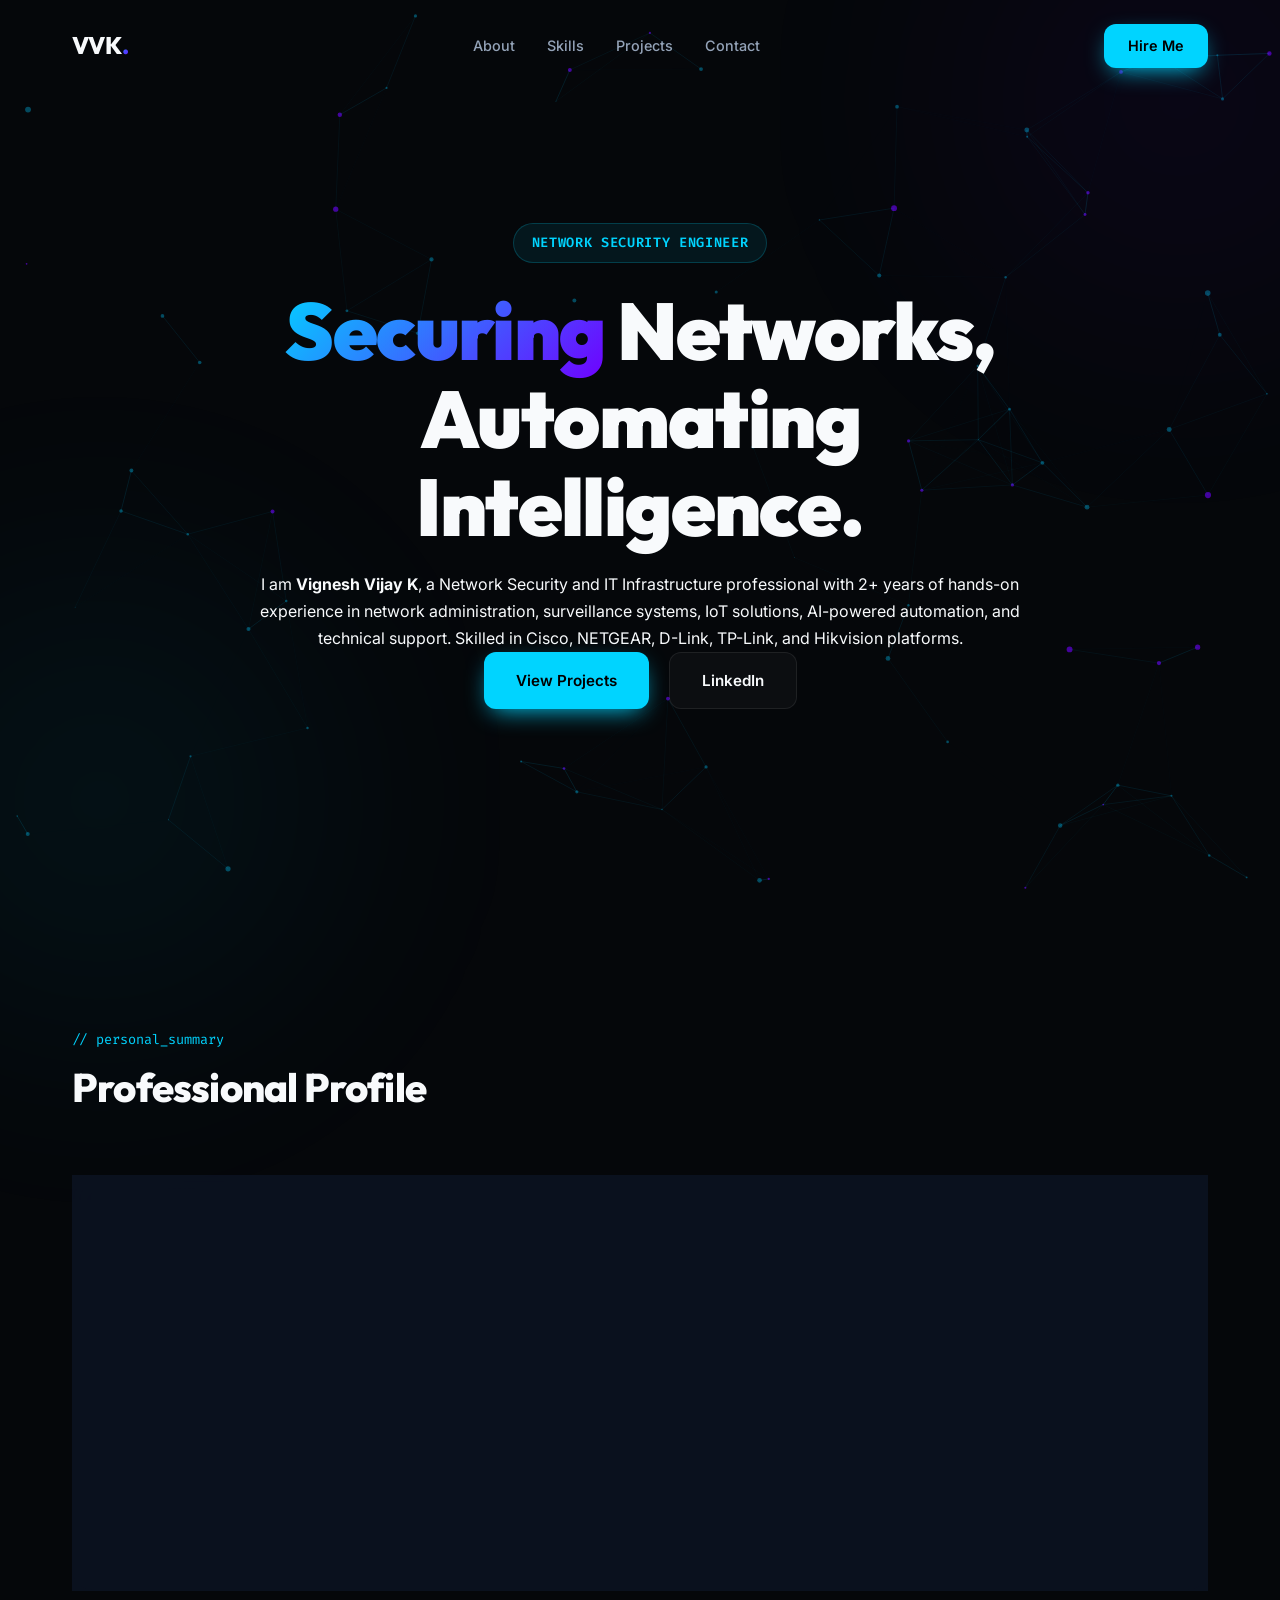
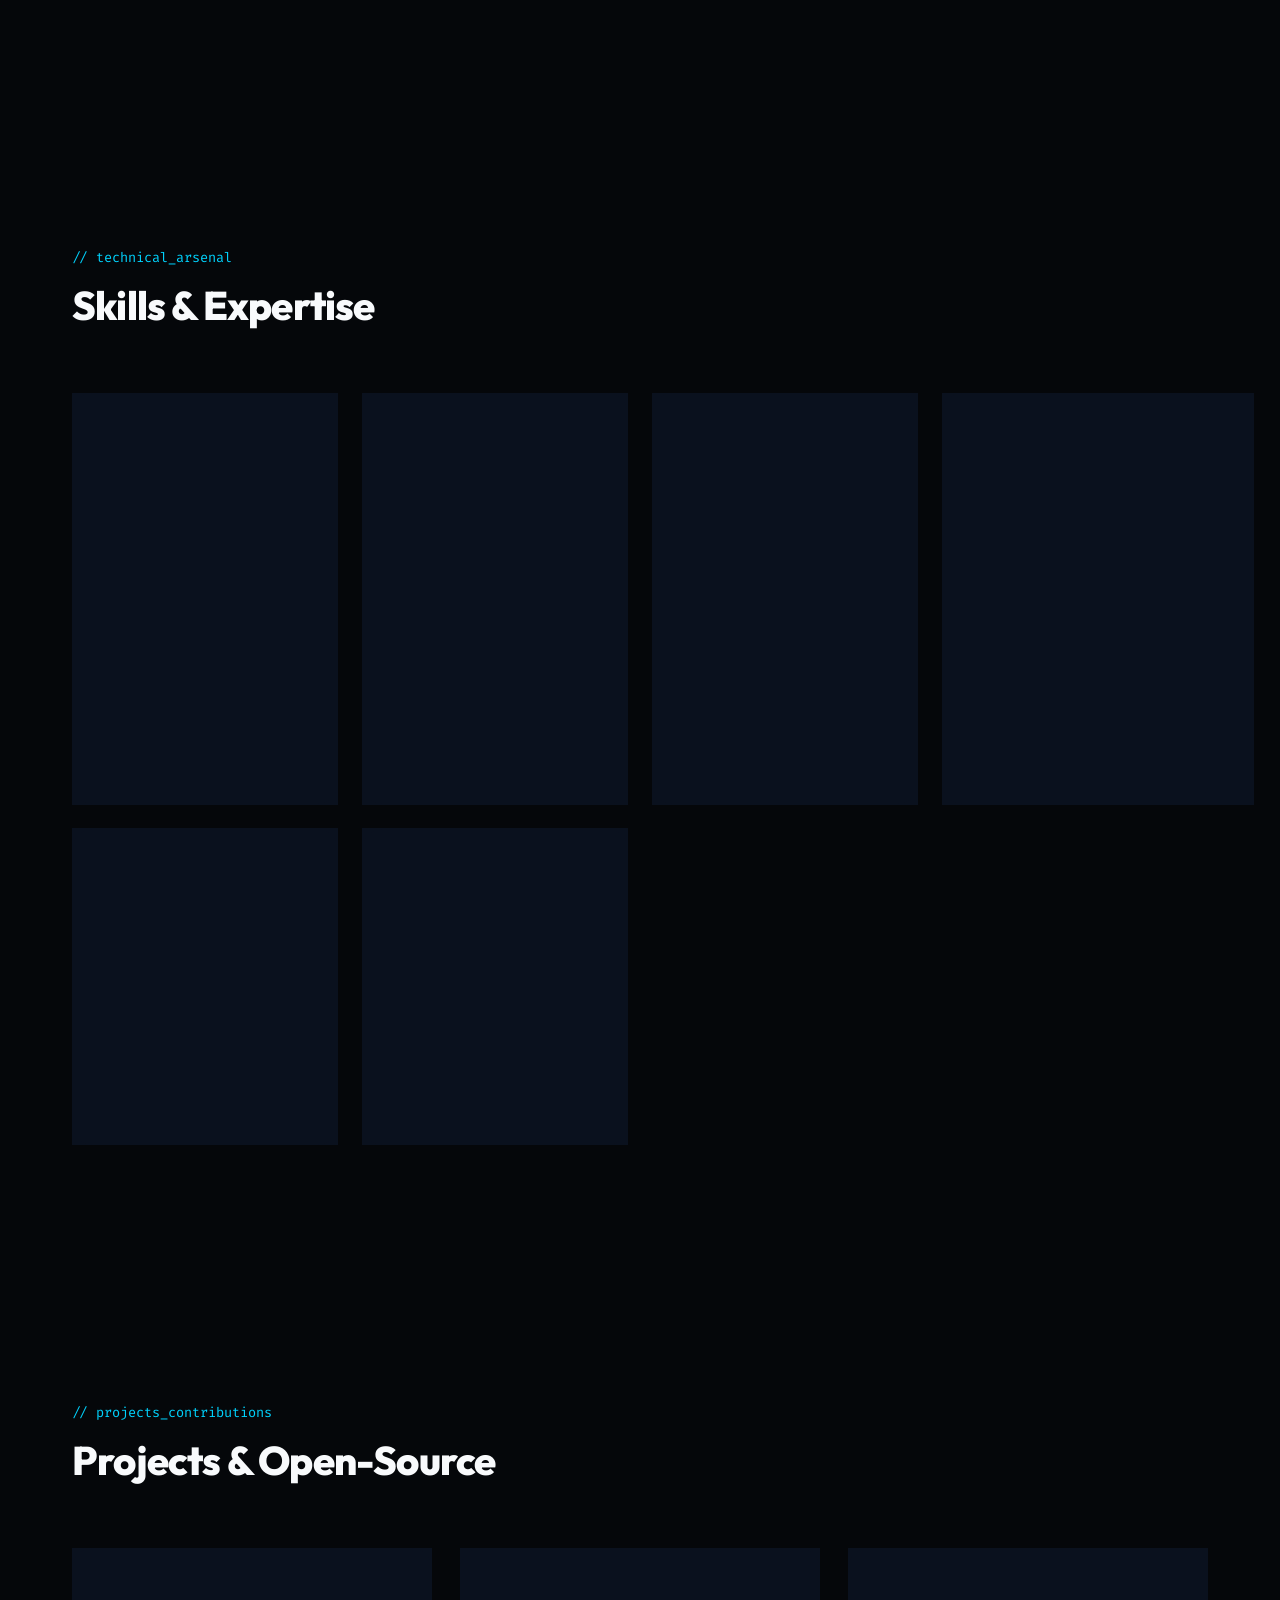
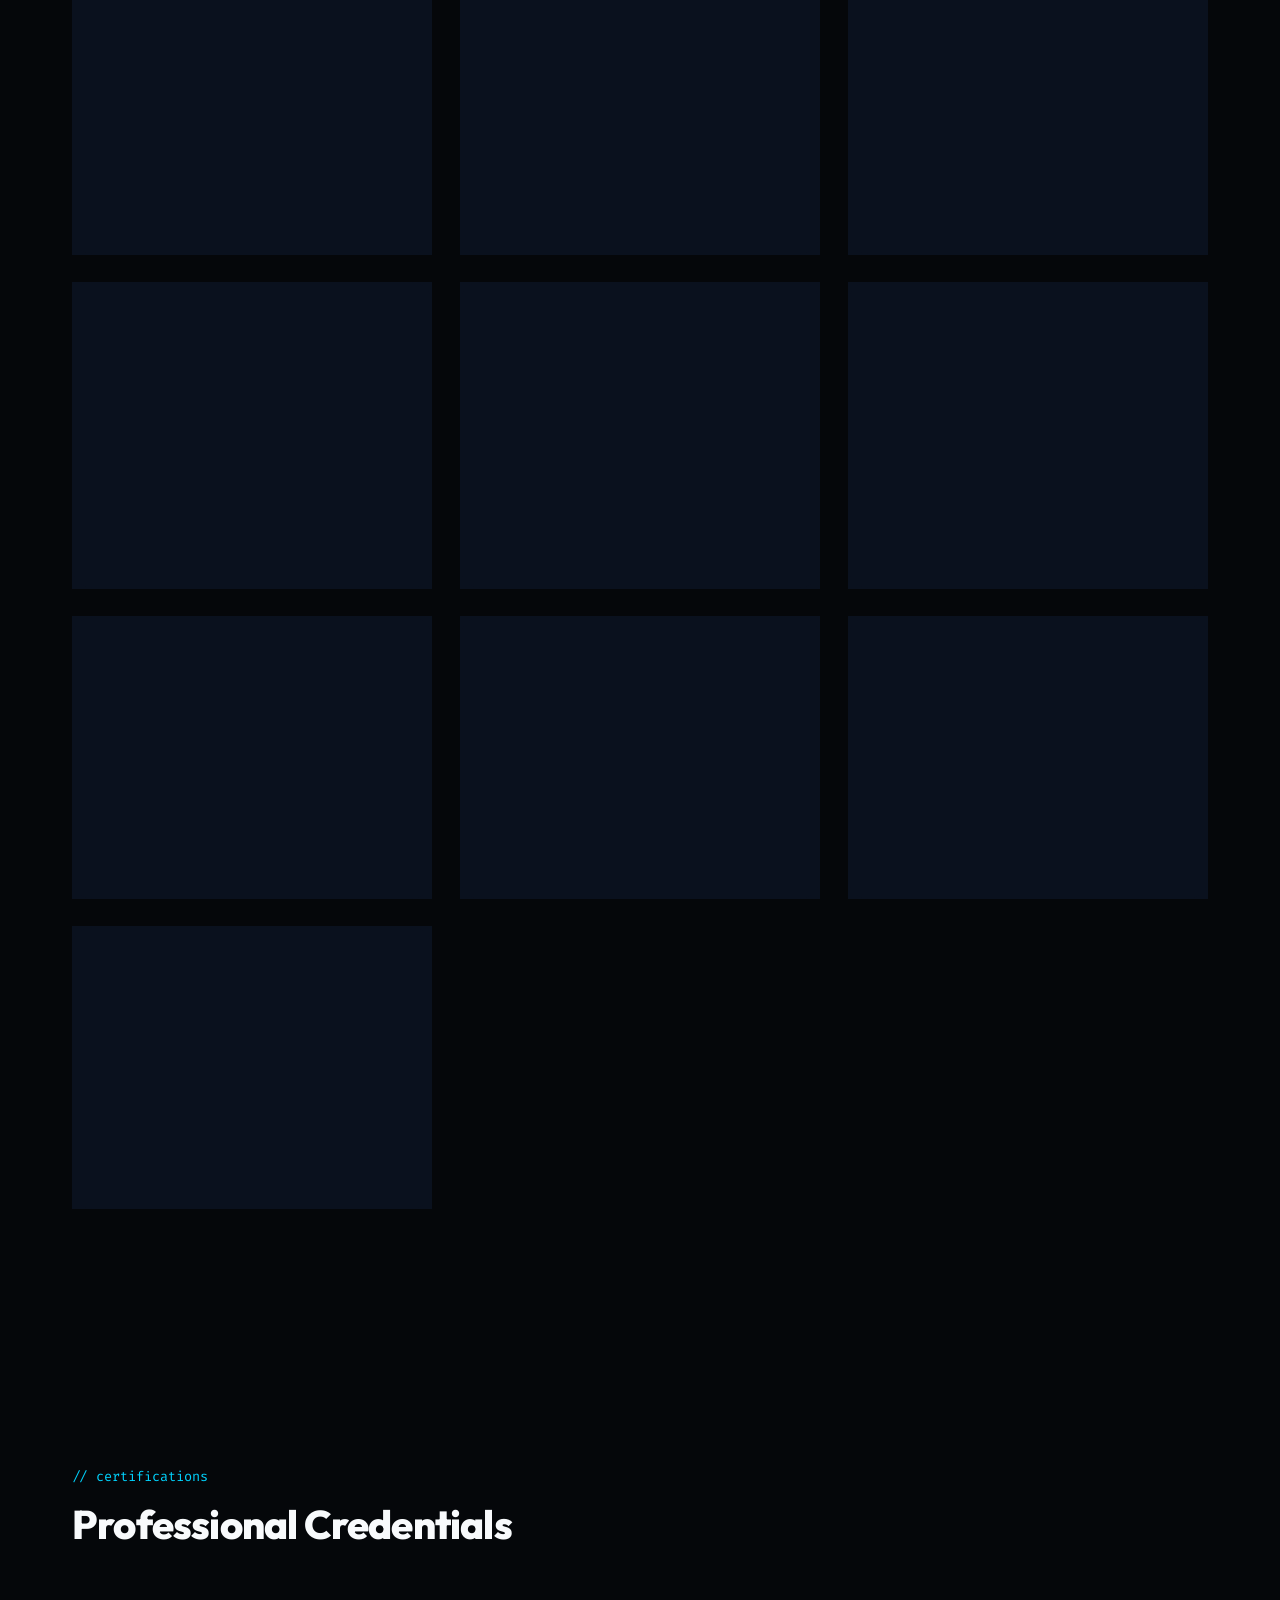
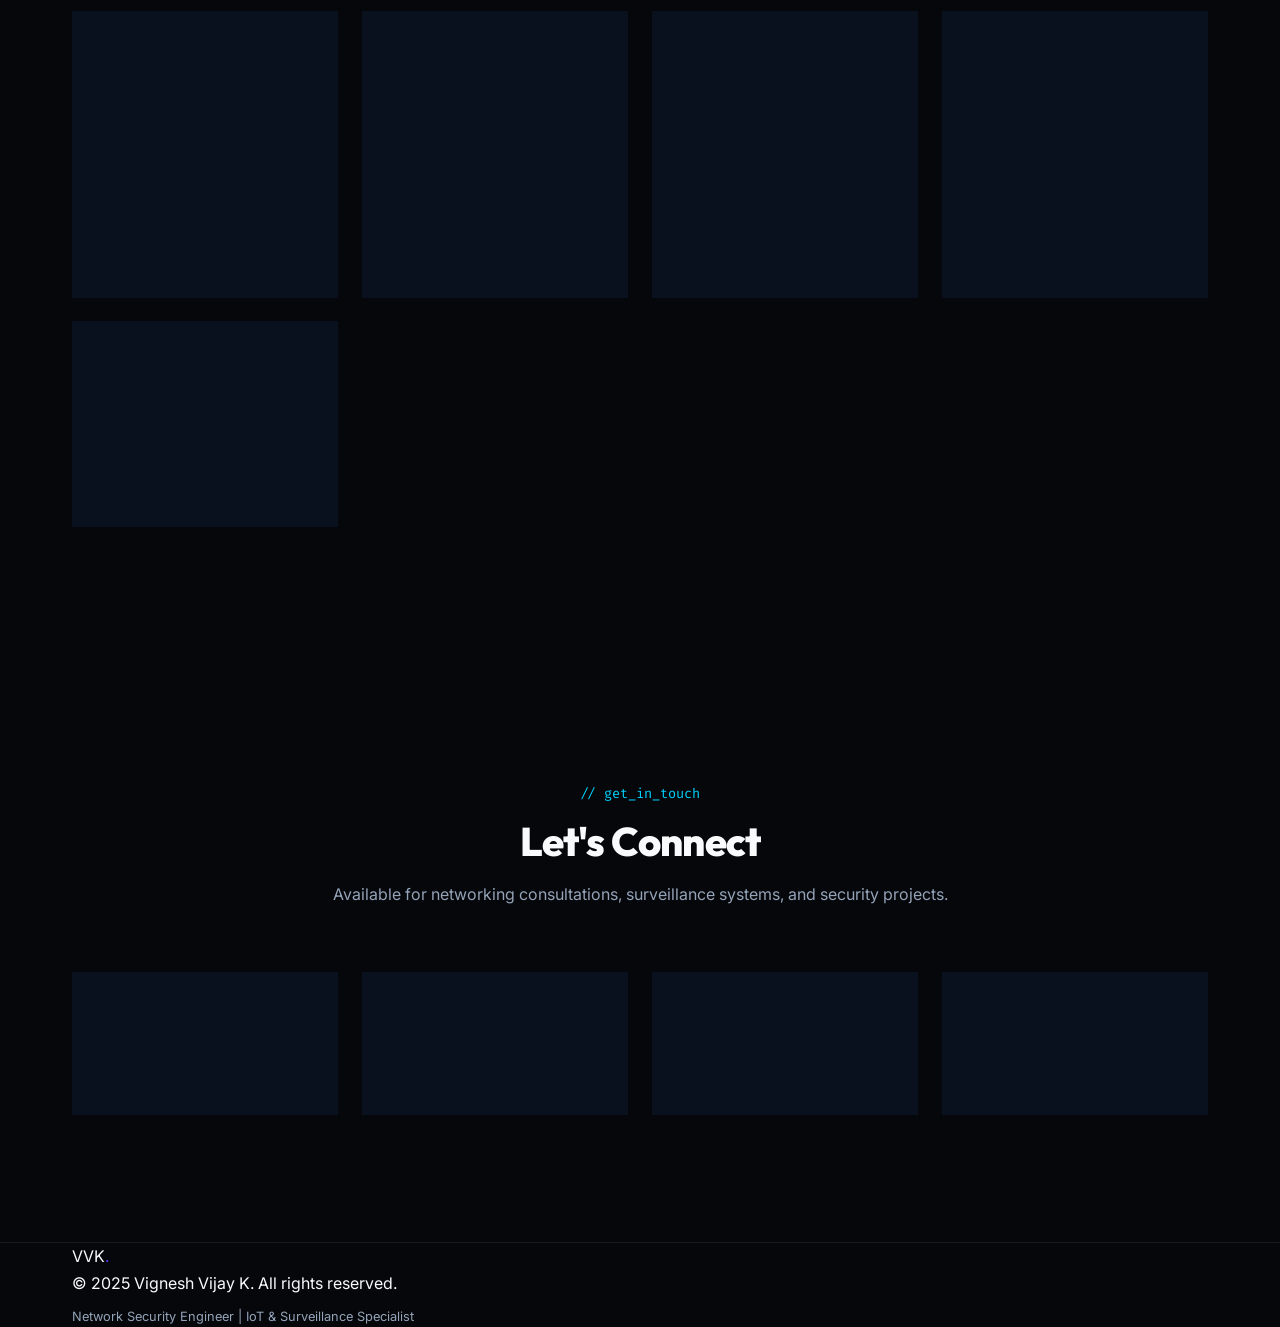
==== commit 404cef6c: "search console meta update" ====
--- a/index.html
+++ b/index.html
@@ -4,6 +4,7 @@
 <head>
   <meta charset="UTF-8" />
   <meta name="viewport" content="width=device-width, initial-scale=1.0" />
+  <meta name="google-site-verification" content="BcRV6kWdGXgRCRf1ovlCBE_jr2HHilK5G1GdM3CwSa8" />
   <title>Vignesh Vijay K | Network Security Engineer</title>
   <meta name="description"
     content="Portfolio of Vignesh Vijay K — Network Security Engineer, IoT & Surveillance Systems Specialist, AI & Automation Enthusiast." />
@@ -387,4 +388,4 @@
   <script src="main.js"></script>
 </body>
 
-</html>+</html>
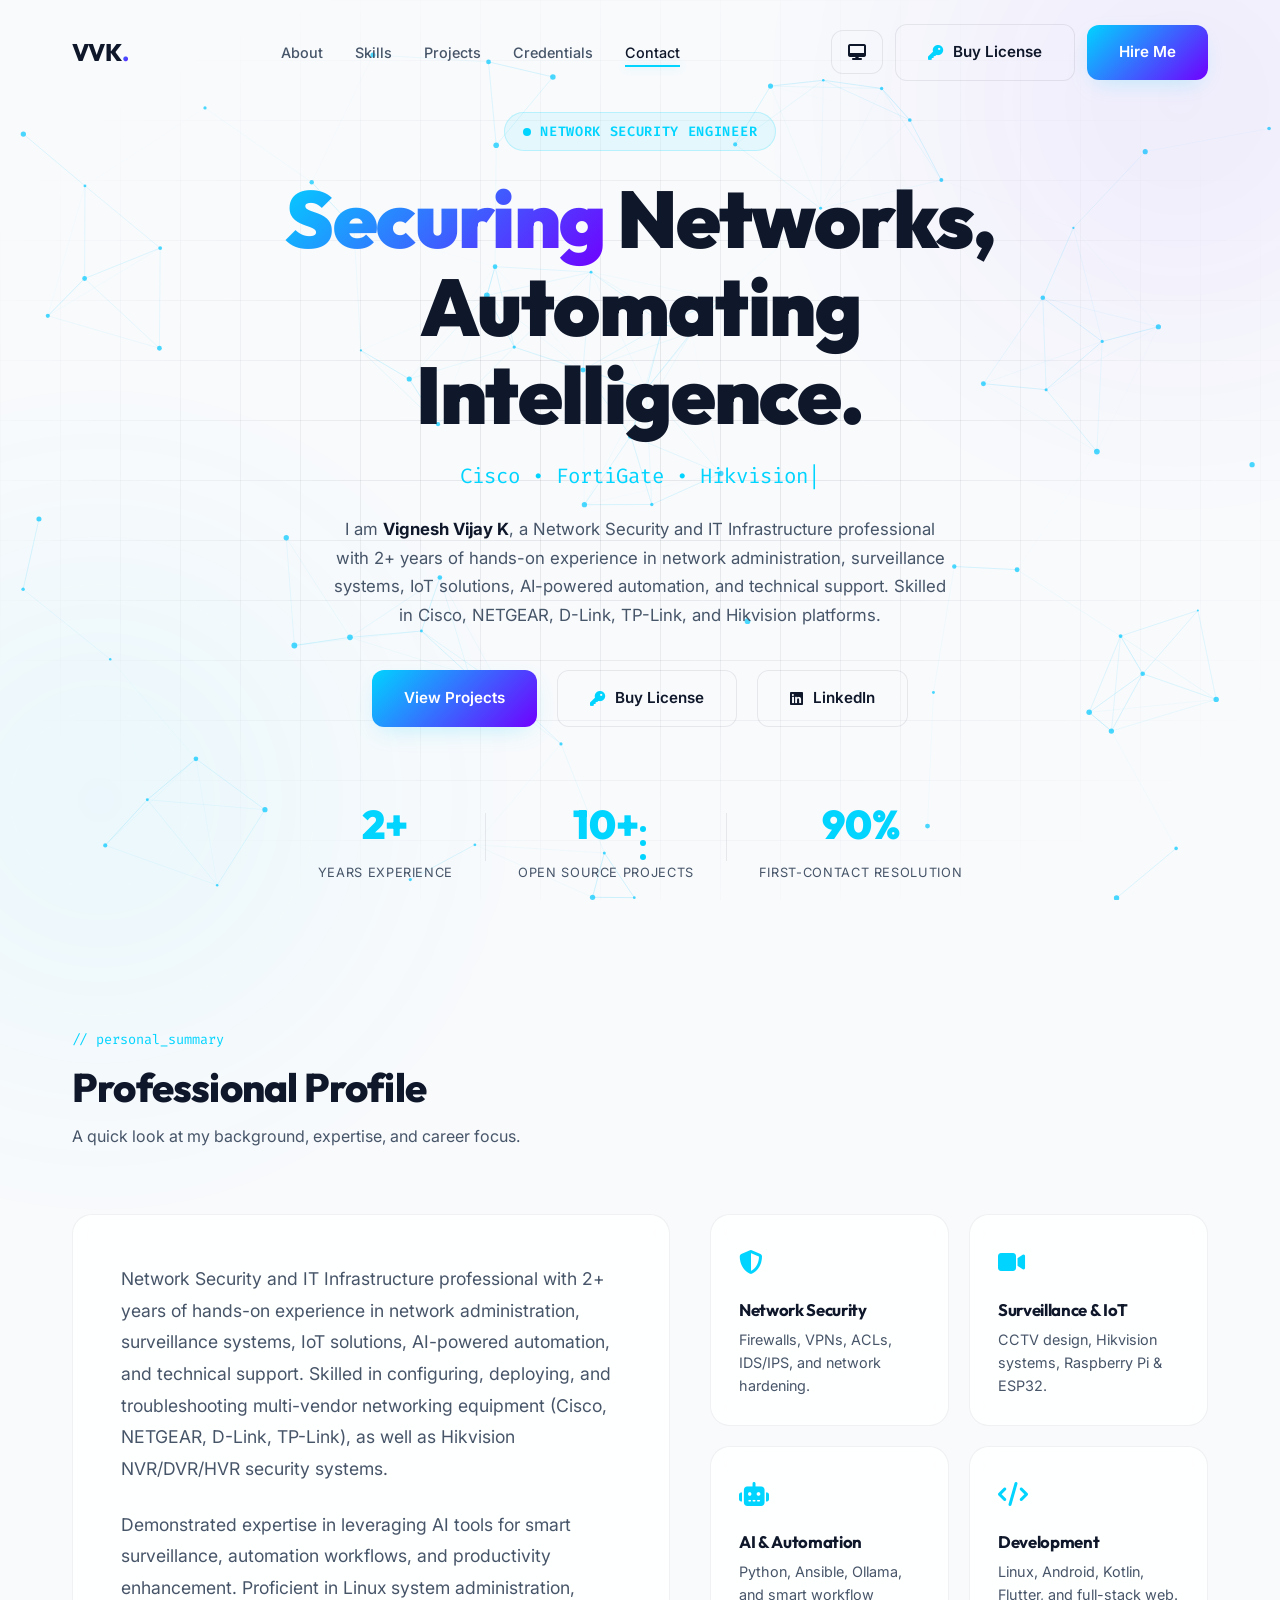
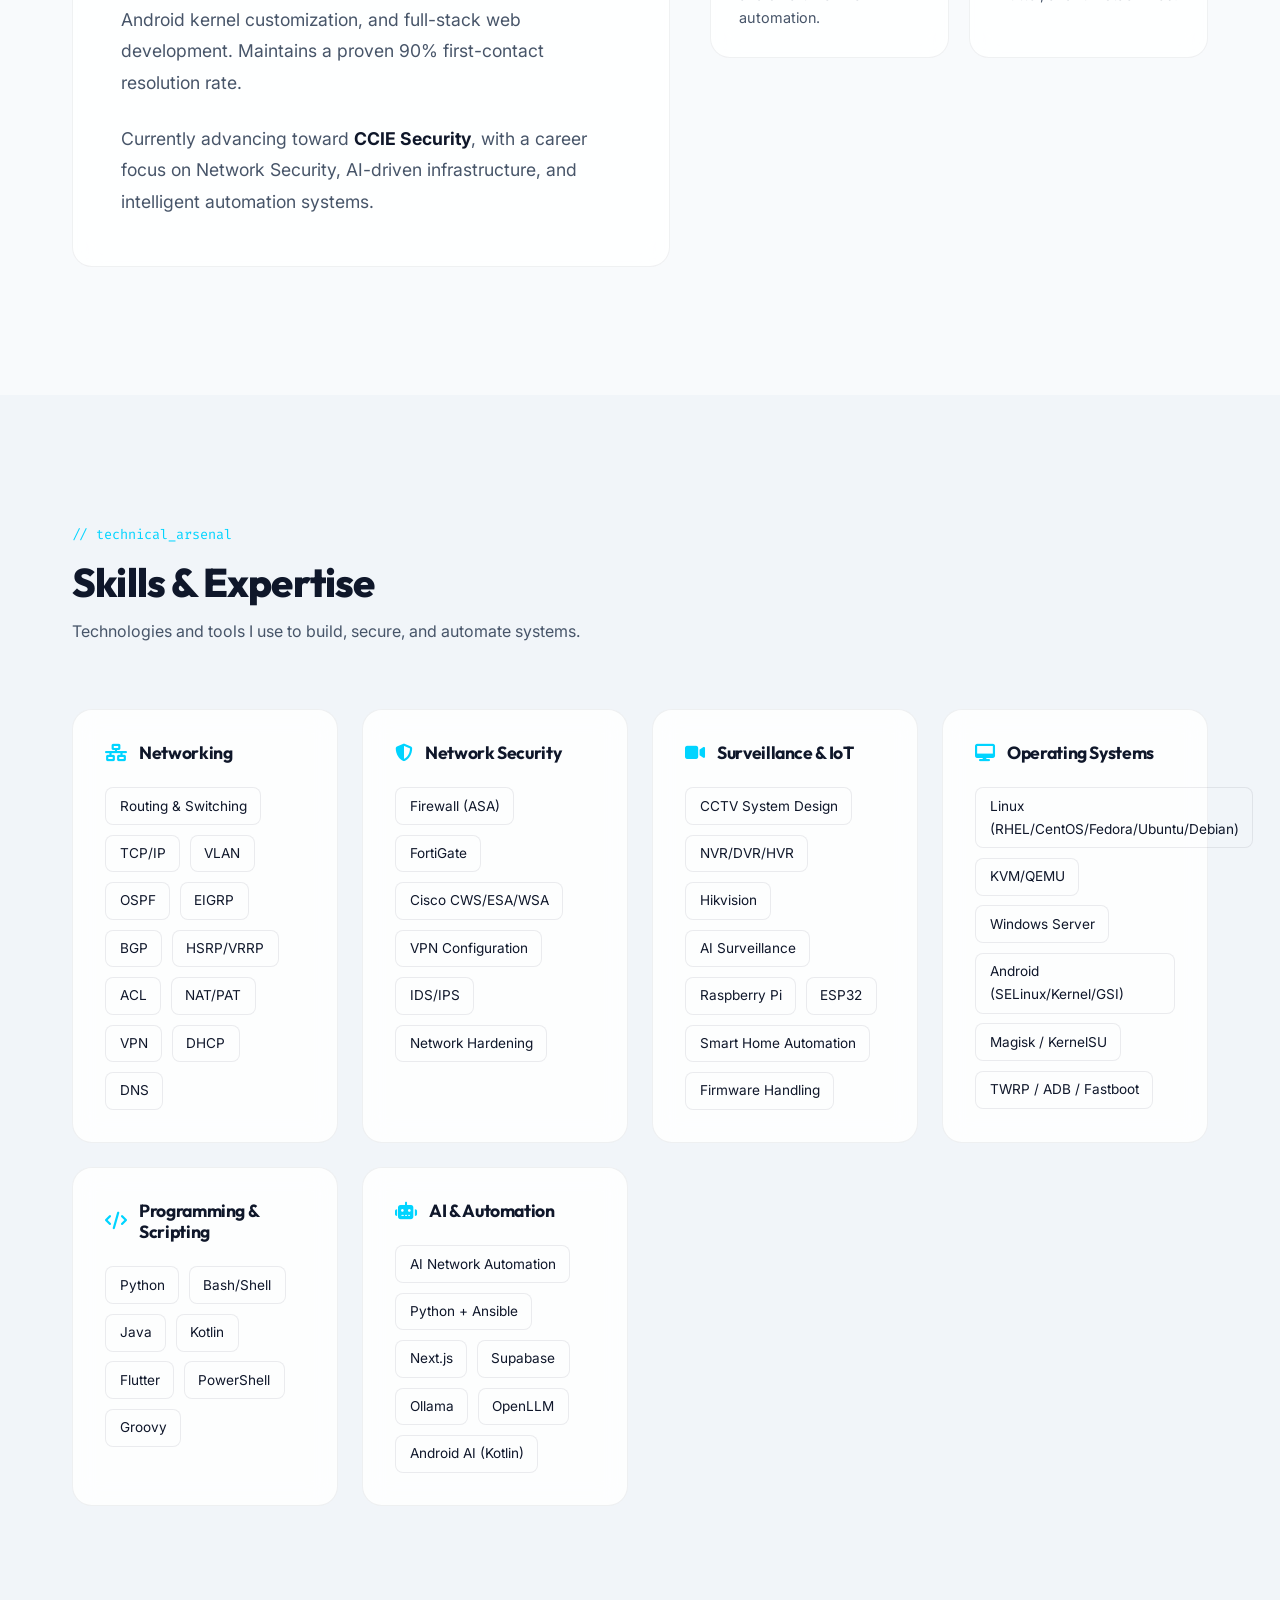
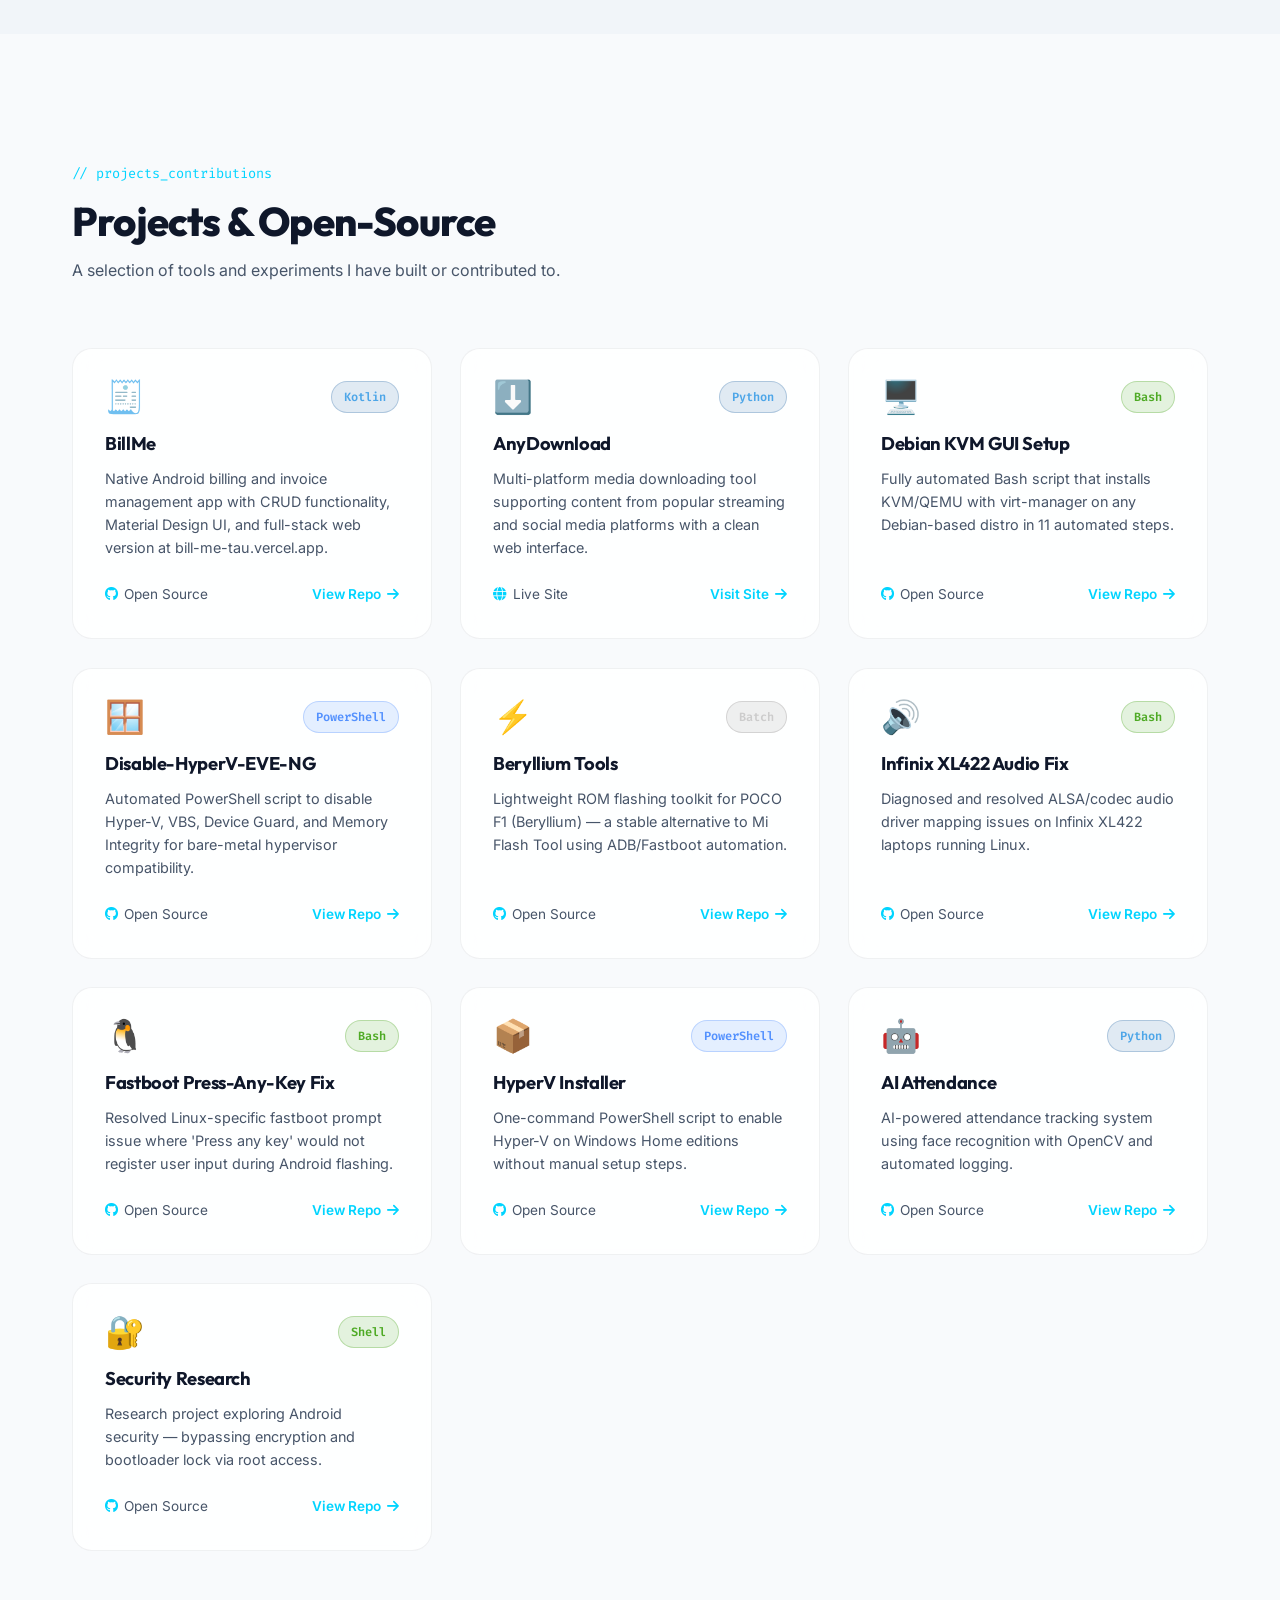
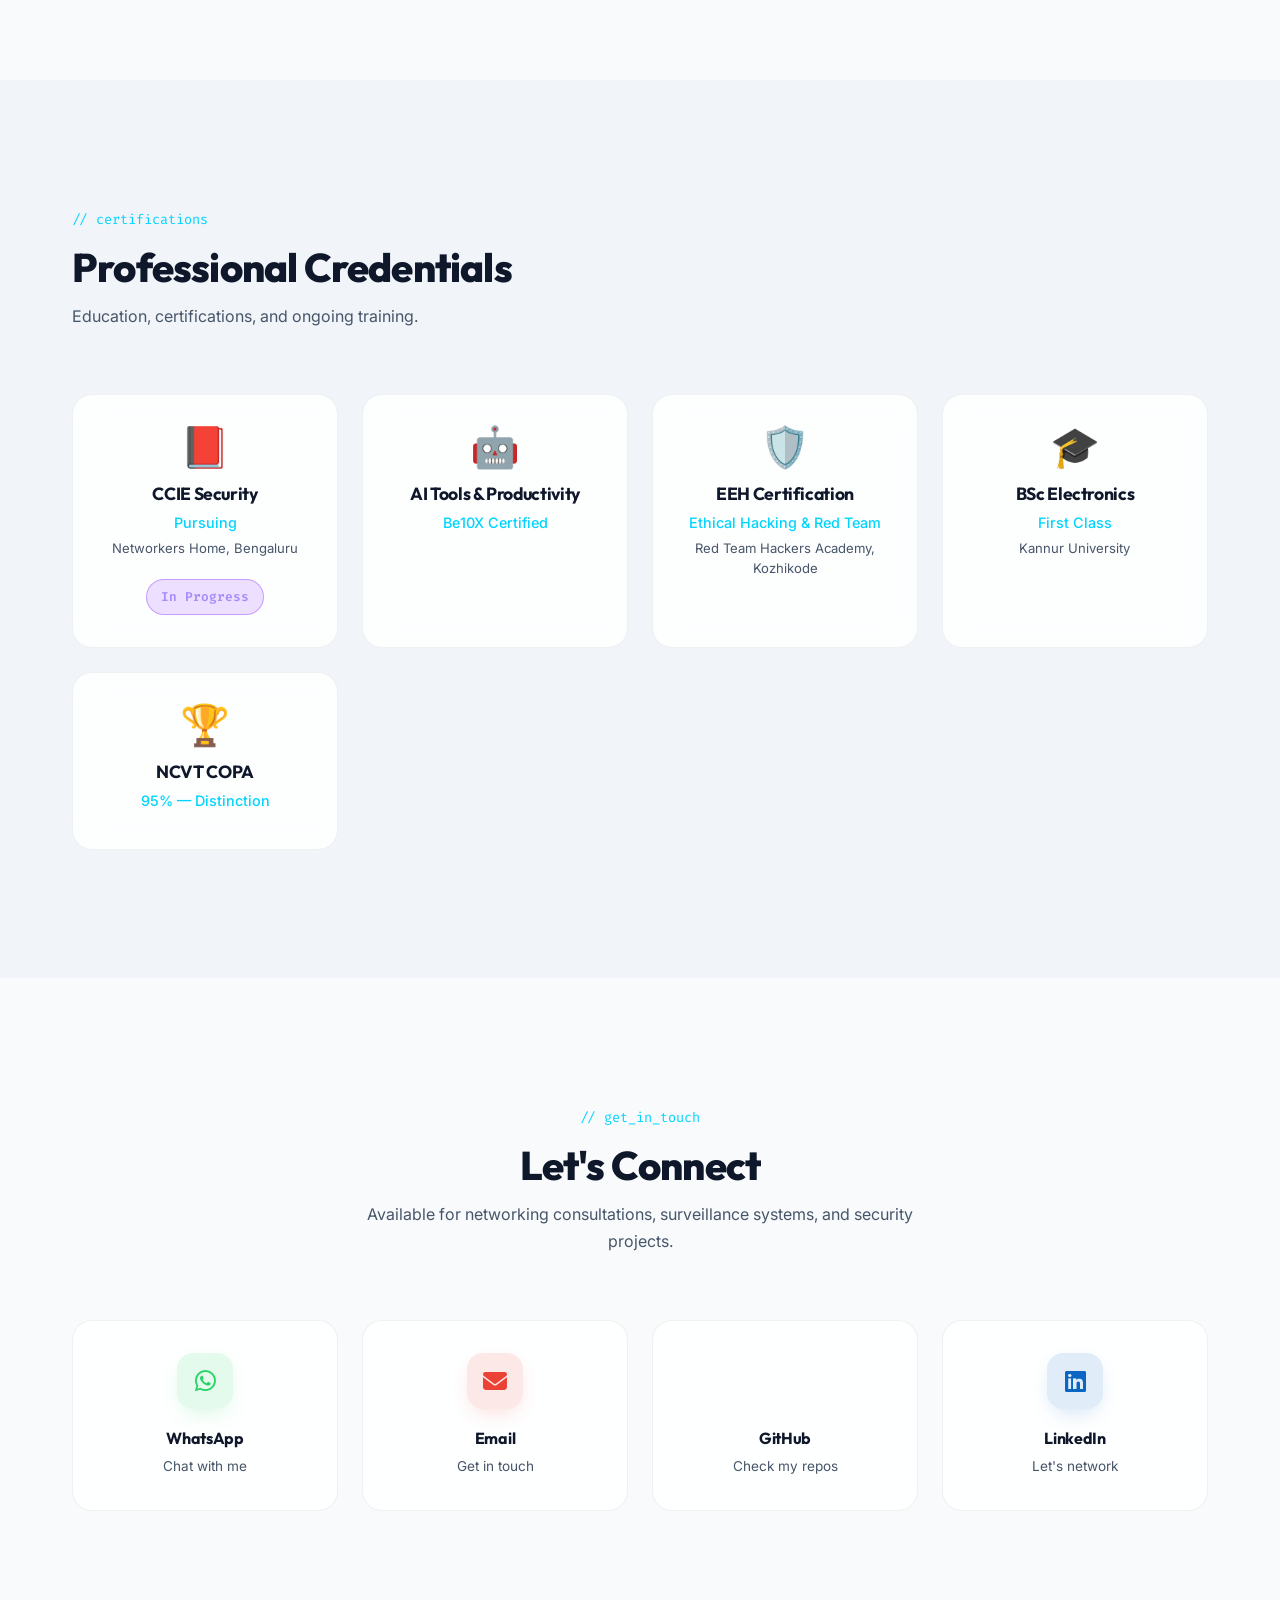
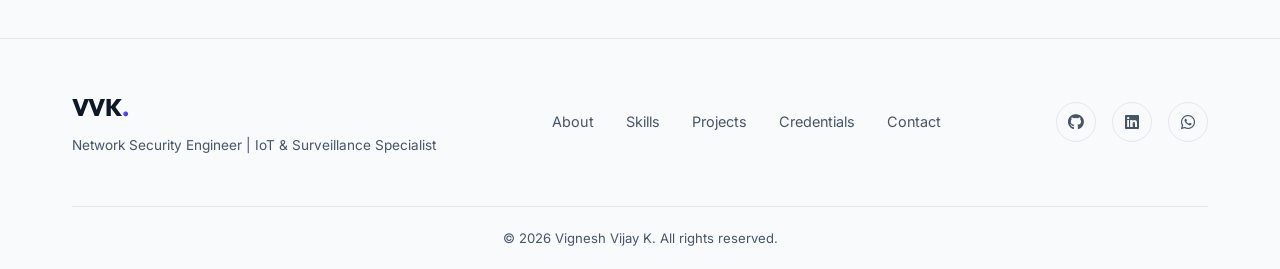
==== commit 15510022: "feat: redesign portfolio with animations, theme toggle, license page" ====
--- a/index.html
+++ b/index.html
@@ -4,36 +4,108 @@
 <head>
   <meta charset="UTF-8" />
   <meta name="viewport" content="width=device-width, initial-scale=1.0" />
+  <meta name="theme-color" content="#05070a" />
+  <meta name="color-scheme" content="dark light" />
+  <script>
+    (function () {
+      const saved = localStorage.getItem('theme') || 'system';
+      const systemDark = window.matchMedia('(prefers-color-scheme: dark)').matches;
+      if (saved === 'dark' || (saved === 'system' && systemDark)) {
+        document.documentElement.setAttribute('data-theme', 'dark');
+      } else {
+        document.documentElement.setAttribute('data-theme', 'light');
+      }
+    })();
+  </script>
   <meta name="google-site-verification" content="BcRV6kWdGXgRCRf1ovlCBE_jr2HHilK5G1GdM3CwSa8" />
+
+  <!-- SEO / Social -->
   <title>Vignesh Vijay K | Network Security Engineer</title>
   <meta name="description"
     content="Portfolio of Vignesh Vijay K — Network Security Engineer, IoT & Surveillance Systems Specialist, AI & Automation Enthusiast." />
-
-  <!-- Font Awesome -->
+  <meta name="author" content="Vignesh Vijay K" />
+  <meta name="robots" content="index, follow" />
+  <meta name="keywords" content="Network Security Engineer, IT Infrastructure, Surveillance, IoT, AI Automation, Cisco, Hikvision, PowerShell, Linux" />
+
+  <script type="application/ld+json">
+  {
+    "@context": "https://schema.org",
+    "@type": "Person",
+    "name": "Vignesh Vijay K",
+    "url": "https://vigneshvijayk.github.io/",
+    "image": "https://vigneshvijayk.github.io/images/profile.jpg",
+    "sameAs": [
+      "https://github.com/VigneshVijayK",
+      "https://www.linkedin.com/in/vignesh-vijay-k/"
+    ],
+    "jobTitle": "Network Security Engineer",
+    "description": "Network Security and IT Infrastructure professional with 2+ years experience in networking, surveillance, IoT, and AI automation."
+  }
+  </script>
+  <meta property="og:title" content="Vignesh Vijay K | Network Security Engineer" />
+  <meta property="og:description"
+    content="Network Security, IT Infrastructure, Surveillance & IoT Specialist. 2+ years of hands-on experience." />
+  <meta property="og:type" content="website" />
+  <meta property="og:url" content="https://vigneshvijayk.github.io/" />
+  <meta property="og:image" content="https://vigneshvijayk.github.io/images/profile.jpg" />
+  <meta name="twitter:card" content="summary_large_image" />
+  <meta name="twitter:title" content="Vignesh Vijay K | Network Security Engineer" />
+  <meta name="twitter:description"
+    content="Network Security, IT Infrastructure, Surveillance & IoT Specialist. 2+ years of hands-on experience." />
+  <meta name="twitter:image" content="https://vigneshvijayk.github.io/images/profile.jpg" />
+
+  <!-- Favicon -->
+  <link rel="icon" type="image/svg+xml"
+    href="data:image/svg+xml,<svg xmlns='http://www.w3.org/2000/svg' viewBox='0 0 100 100'><text y='.9em' font-size='90'>🛡️</text></svg>" />
+
+  <!-- Fonts -->
+  <link rel="preconnect" href="https://fonts.googleapis.com" />
+  <link rel="preconnect" href="https://fonts.gstatic.com" crossorigin />
+  <link rel="preload" as="style"
+    href="https://fonts.googleapis.com/css2?family=Inter:wght@300;400;500;600;700&family=Outfit:wght@300;400;500;600;700;800;900&family=Fira+Code:wght@400;500&display=swap" />
+  <link
+    href="https://fonts.googleapis.com/css2?family=Inter:wght@300;400;500;600;700&family=Outfit:wght@300;400;500;600;700;800;900&family=Fira+Code:wght@400;500&display=swap"
+    rel="stylesheet" />
+
+  <!-- Icons -->
   <link rel="stylesheet" href="https://cdnjs.cloudflare.com/ajax/libs/font-awesome/6.5.1/css/all.min.css" />
+
+  <!-- Styles -->
   <link rel="stylesheet" href="style.css" />
 </head>
 
 <body>
+  <a href="#main-content" class="skip-link">Skip to main content</a>
 
   <!-- BG Elements -->
-  <canvas id="bg-canvas"></canvas>
-  <div class="bg-glow bg-glow-1"></div>
-  <div class="bg-glow bg-glow-2"></div>
+  <canvas id="bg-canvas" aria-hidden="true"></canvas>
+  <div class="bg-glow bg-glow-1" aria-hidden="true"></div>
+  <div class="bg-glow bg-glow-2" aria-hidden="true"></div>
 
   <!-- Navigation -->
-  <nav id="navbar">
+  <nav id="navbar" aria-label="Main navigation">
     <div class="container nav-content">
       <a href="#" class="logo">VVK<span class="gradient-text">.</span></a>
-      <ul class="nav-links">
-        <li><a href="#about">About</a></li>
-        <li><a href="#skills">Skills</a></li>
-        <li><a href="#projects">Projects</a></li>
-        <li><a href="#contact">Contact</a></li>
+      <ul class="nav-links" role="menubar">
+        <li role="none"><a href="#about" class="nav-link" role="menuitem">About</a></li>
+        <li role="none"><a href="#skills" class="nav-link" role="menuitem">Skills</a></li>
+        <li role="none"><a href="#projects" class="nav-link" role="menuitem">Projects</a></li>
+        <li role="none"><a href="#credentials" class="nav-link" role="menuitem">Credentials</a></li>
+        <li role="none"><a href="#contact" class="nav-link" role="menuitem">Contact</a></li>
       </ul>
       <div class="nav-actions">
-        <a href="#contact" class="btn btn-primary nav-cta" style="padding: 0.6rem 1.5rem; font-size: 0.9rem;">Hire Me</a>
-        <button class="hamburger" id="hamburger" aria-label="Menu">
+        <button class="theme-toggle" id="themeToggle" aria-label="Toggle theme" title="Change theme">
+          <i class="fas fa-sun" aria-hidden="true" data-icon="light"></i>
+          <i class="fas fa-moon" aria-hidden="true" data-icon="dark" style="display: none;"></i>
+          <i class="fas fa-desktop" aria-hidden="true" data-icon="system" style="display: none;"></i>
+          <span class="theme-label">Theme</span>
+        </button>
+        <a href="license.html" class="btn btn-secondary nav-cta license-cta">
+          <i class="fas fa-key" aria-hidden="true"></i> Buy License
+        </a>
+        <a href="#contact" class="btn btn-primary nav-cta">Hire Me</a>
+        <button class="hamburger" id="hamburger" aria-label="Open menu" aria-expanded="false"
+          aria-controls="mobileMenu">
           <span></span><span></span><span></span>
         </button>
       </div>
@@ -41,347 +113,496 @@
   </nav>
 
   <!-- Mobile Menu -->
-  <div class="mobile-menu" id="mobileMenu">
+  <div class="mobile-menu" id="mobileMenu" role="dialog" aria-modal="true" aria-label="Mobile navigation">
     <ul>
       <li><a href="#about" class="mobile-link">About</a></li>
       <li><a href="#skills" class="mobile-link">Skills</a></li>
       <li><a href="#projects" class="mobile-link">Projects</a></li>
+      <li><a href="#credentials" class="mobile-link">Credentials</a></li>
       <li><a href="#contact" class="mobile-link">Contact</a></li>
     </ul>
   </div>
 
-  <!-- Hero Section -->
-  <section class="hero">
-    <div class="container hero-content">
-      <span class="hero-tag reveal">NETWORK SECURITY ENGINEER</span>
-      <h1 class="reveal"><span class="gradient-text">Securing</span> Networks, Automating Intelligence.</h1>
-      <p class="reveal">I am <strong>Vignesh Vijay K</strong>, a Network Security and IT Infrastructure professional with 
-        2+ years of hands-on experience in network administration, surveillance systems, IoT solutions, AI-powered 
-        automation, and technical support. Skilled in Cisco, NETGEAR, D-Link, TP-Link, and Hikvision platforms.</p>
-      <div class="hero-btns reveal">
-        <a href="#projects" class="btn btn-primary">View Projects</a>
-        <a href="https://www.linkedin.com/in/vignesh-vijay-k/" target="_blank" class="btn btn-secondary">LinkedIn</a>
-      </div>
-    </div>
-  </section>
-
-  <!-- About Section -->
-  <section id="about" class="section">
-    <div class="container">
-      <div class="section-header reveal">
-        <span class="section-tag">// personal_summary</span>
-        <h2 class="section-title">Professional Profile</h2>
-      </div>
-      <div class="glass about-text-box reveal">
-        <p>
-          Network Security and IT Infrastructure professional with 2+ years of hands-on experience in network 
-          administration, surveillance systems, IoT solutions, AI-powered automation, and technical support. 
-          Skilled in configuring, deploying, and troubleshooting multi-vendor networking equipment (Cisco, 
-          NETGEAR, D-Link, TP-Link), as well as Hikvision NVR/DVR/HVR security systems.
+  <main id="main-content">
+    <!-- Hero Section -->
+    <section class="hero" aria-label="Introduction">
+      <div class="hero-bg-grid" aria-hidden="true"></div>
+      <div class="container hero-content">
+        <span class="hero-tag reveal">
+          <span class="badge-dot" aria-hidden="true"></span>
+          NETWORK SECURITY ENGINEER
+        </span>
+        <h1 class="reveal"><span class="gradient-text">Securing</span> Networks, Automating Intelligence.</h1>
+        <p class="hero-typing reveal" aria-hidden="true">
+          <span id="type-text"></span><span class="cursor">|</span>
         </p>
-        <p>
-          Demonstrated expertise in leveraging AI tools for smart surveillance, automation workflows, and 
-          productivity enhancement. Proficient in Linux system administration, Android kernel customization, 
-          and full-stack web development. Maintains a proven 90% first-contact resolution rate.
+        <p class="hero-sub reveal">
+          I am <strong>Vignesh Vijay K</strong>, a Network Security and IT Infrastructure professional with 2+ years of
+          hands-on experience in network administration, surveillance systems, IoT solutions, AI-powered automation, and
+          technical support. Skilled in Cisco, NETGEAR, D-Link, TP-Link, and Hikvision platforms.
         </p>
-        <p>
-          Currently advancing toward <strong>CCIE Security</strong>, with a career focus on Network Security, 
-          AI-driven infrastructure, and intelligent automation systems.
-        </p>
-      </div>
-    </div>
-  </section>
-
-  <!-- Skills Section -->
-  <section id="skills" class="section">
-    <div class="container">
-      <div class="section-header reveal">
-        <span class="section-tag">// technical_arsenal</span>
-        <h2 class="section-title">Skills & Expertise</h2>
-      </div>
-      <div class="skills-grid">
-        <div class="glass skill-category reveal">
-          <h3><i class="fas fa-network-wired"></i> Networking</h3>
-          <div class="skill-tags">
-            <span class="skill-tag">Routing & Switching</span>
-            <span class="skill-tag">TCP/IP</span>
-            <span class="skill-tag">VLAN</span>
-            <span class="skill-tag">OSPF</span>
-            <span class="skill-tag">EIGRP</span>
-            <span class="skill-tag">BGP</span>
-            <span class="skill-tag">HSRP/VRRP</span>
-            <span class="skill-tag">ACL</span>
-            <span class="skill-tag">NAT/PAT</span>
-            <span class="skill-tag">VPN</span>
-            <span class="skill-tag">DHCP</span>
-            <span class="skill-tag">DNS</span>
-          </div>
-        </div>
-        <div class="glass skill-category reveal">
-          <h3><i class="fas fa-shield-alt"></i> Network Security</h3>
-          <div class="skill-tags">
-            <span class="skill-tag">Firewall (ASA)</span>
-            <span class="skill-tag">FortiGate</span>
-            <span class="skill-tag">Cisco CWS/ESA/WSA</span>
-            <span class="skill-tag">VPN Configuration</span>
-            <span class="skill-tag">IDS/IPS</span>
-            <span class="skill-tag">Network Hardening</span>
-          </div>
-        </div>
-        <div class="glass skill-category reveal">
-          <h3><i class="fas fa-video"></i> Surveillance & IoT</h3>
-          <div class="skill-tags">
-            <span class="skill-tag">CCTV System Design</span>
-            <span class="skill-tag">NVR/DVR/HVR</span>
-            <span class="skill-tag">Hikvision</span>
-            <span class="skill-tag">AI Surveillance</span>
-            <span class="skill-tag">Raspberry Pi</span>
-            <span class="skill-tag">ESP32</span>
-            <span class="skill-tag">Smart Home Automation</span>
-            <span class="skill-tag">Firmware Handling</span>
-          </div>
-        </div>
-        <div class="glass skill-category reveal">
-          <h3><i class="fas fa-desktop"></i> Operating Systems</h3>
-          <div class="skill-tags">
-            <span class="skill-tag">Linux (RHEL/CentOS/Fedora/Ubuntu/Debian)</span>
-            <span class="skill-tag">KVM/QEMU</span>
-            <span class="skill-tag">Windows Server</span>
-            <span class="skill-tag">Android (SELinux/Kernel/GSI)</span>
-            <span class="skill-tag">Magisk / KernelSU</span>
-            <span class="skill-tag">TWRP / ADB / Fastboot</span>
-          </div>
-        </div>
-        <div class="glass skill-category reveal">
-          <h3><i class="fas fa-code"></i> Programming & Scripting</h3>
-          <div class="skill-tags">
-            <span class="skill-tag">Python</span>
-            <span class="skill-tag">Bash/Shell</span>
-            <span class="skill-tag">Java</span>
-            <span class="skill-tag">Kotlin</span>
-            <span class="skill-tag">Flutter</span>
-            <span class="skill-tag">PowerShell</span>
-            <span class="skill-tag">Groovy</span>
-          </div>
-        </div>
-        <div class="glass skill-category reveal">
-          <h3><i class="fas fa-robot"></i> AI & Automation</h3>
-          <div class="skill-tags">
-            <span class="skill-tag">AI Network Automation</span>
-            <span class="skill-tag">Python + Ansible</span>
-            <span class="skill-tag">Next.js</span>
-            <span class="skill-tag">Supabase</span>
-            <span class="skill-tag">Ollama</span>
-            <span class="skill-tag">OpenLLM</span>
-            <span class="skill-tag">Android AI (Kotlin)</span>
-          </div>
-        </div>
-      </div>
-    </div>
-  </section>
-
-
-  <!-- Projects Section -->
-  <section id="projects" class="section">
-    <div class="container">
-      <div class="section-header reveal">
-        <span class="section-tag">// projects_contributions</span>
-        <h2 class="section-title">Projects & Open-Source</h2>
-      </div>
-      <div class="projects-grid">
-        <a href="https://github.com/VigneshVijayK/BillMe-Kotlin" target="_blank" class="glass project-card reveal">
-          <div class="project-icon">🧾</div>
-          <h3>BillMe</h3>
-          <p>Native Android billing and invoice management app with CRUD functionality, Material Design UI, and full-stack web version at bill-me-tau.vercel.app.</p>
-          <div class="project-footer">
-            <span class="project-lang">Kotlin / Android</span>
-            <span class="project-link">View Repo →</span>
-          </div>
-        </a>
-        <a href="https://www.anydownload.site/" target="_blank" class="glass project-card reveal">
-          <div class="project-icon">⬇️</div>
-          <h3>AnyDownload</h3>
-          <p>Multi-platform media downloading tool supporting content from popular streaming and social media platforms with a clean web interface.</p>
-          <div class="project-footer">
-            <span class="project-lang">Python / Web</span>
-            <span class="project-link">Visit Site →</span>
-          </div>
-        </a>
-        <a href="https://github.com/VigneshVijayK/debian-kvm-gui-setup" target="_blank" class="glass project-card reveal">
-          <div class="project-icon">🖥️</div>
-          <h3>Debian KVM GUI Setup</h3>
-          <p>Fully automated Bash script that installs KVM/QEMU with virt-manager on any Debian-based distro in 11 automated steps.</p>
-          <div class="project-footer">
-            <span class="project-lang">Bash</span>
-            <span class="project-link">View Repo →</span>
-          </div>
-        </a>
-        <a href="https://github.com/VigneshVijayK/Disable-HyperV-EVE-NG" target="_blank" class="glass project-card reveal">
-          <div class="project-icon">🪟</div>
-          <h3>Disable-HyperV-EVE-NG</h3>
-          <p>Automated PowerShell script to disable Hyper-V, VBS, Device Guard, and Memory Integrity for bare-metal hypervisor compatibility.</p>
-          <div class="project-footer">
-            <span class="project-lang">PowerShell</span>
-            <span class="project-link">View Repo →</span>
-          </div>
-        </a>
-        <a href="https://github.com/VigneshVijayK/beryllium-tools" target="_blank" class="glass project-card reveal">
-          <div class="project-icon">⚡</div>
-          <h3>Beryllium Tools</h3>
-          <p>Lightweight ROM flashing toolkit for POCO F1 (Beryllium) — a stable alternative to Mi Flash Tool using ADB/Fastboot automation.</p>
-          <div class="project-footer">
-            <span class="project-lang">Batch / ADB</span>
-            <span class="project-link">View Repo →</span>
-          </div>
-        </a>
-        <a href="https://github.com/VigneshVijayK/infinix-XL422-linux-audio-fix" target="_blank" class="glass project-card reveal">
-          <div class="project-icon">🔊</div>
-          <h3>Infinix XL422 Audio Fix</h3>
-          <p>Diagnosed and resolved ALSA/codec audio driver mapping issues on Infinix XL422 laptops running Linux.</p>
-          <div class="project-footer">
-            <span class="project-lang">Bash</span>
-            <span class="project-link">View Repo →</span>
-          </div>
-        </a>
-        <a href="https://github.com/VigneshVijayK/fastboot-press-any-key-fix-linux" target="_blank" class="glass project-card reveal">
-          <div class="project-icon">🐧</div>
-          <h3>Fastboot Press-Any-Key Fix</h3>
-          <p>Resolved Linux-specific fastboot prompt issue where 'Press any key' would not register user input during Android flashing.</p>
-          <div class="project-footer">
-            <span class="project-lang">Bash / Udev</span>
-            <span class="project-link">View Repo →</span>
-          </div>
-        </a>
-        <a href="https://github.com/VigneshVijayK/HyperV-Installer" target="_blank" class="glass project-card reveal">
-          <div class="project-icon">📦</div>
-          <h3>HyperV Installer</h3>
-          <p>One-command PowerShell script to enable Hyper-V on Windows Home editions without manual setup steps.</p>
-          <div class="project-footer">
-            <span class="project-lang">PowerShell</span>
-            <span class="project-link">View Repo →</span>
-          </div>
-        </a>
-        <a href="https://github.com/VigneshVijayK/AI-Attendance" target="_blank" class="glass project-card reveal">
-          <div class="project-icon">🤖</div>
-          <h3>AI Attendance</h3>
-          <p>AI-powered attendance tracking system using face recognition with OpenCV and automated logging.</p>
-          <div class="project-footer">
-            <span class="project-lang">Python</span>
-            <span class="project-link">View Repo →</span>
-          </div>
-        </a>
-        <a href="https://github.com/VigneshVijayK/fake_encryption_and_bootloader_lock" target="_blank" class="glass project-card reveal">
-          <div class="project-icon">🔐</div>
-          <h3>Security Research</h3>
-          <p>Research project exploring Android security — bypassing encryption and bootloader lock via root access.</p>
-          <div class="project-footer">
-            <span class="project-lang">Shell</span>
-            <span class="project-link">View Repo →</span>
-          </div>
-        </a>
-      </div>
-    </div>
-  </section>
-
-  <!-- Education & Certs -->
-  <section id="credentials" class="section">
-    <div class="container">
-      <div class="section-header reveal">
-        <span class="section-tag">// certifications</span>
-        <h2 class="section-title">Professional Credentials</h2>
-      </div>
-      <div class="certs-grid">
-        <div class="glass cert-card reveal">
-          <span class="cert-icon">📕</span>
-          <h4>CCIE Security</h4>
-          <p>Pursuing — Networkers Home, Bengaluru</p>
-        </div>
-        <div class="glass cert-card reveal">
-          <span class="cert-icon">🤖</span>
-          <h4>AI Tools & Productivity</h4>
-          <p>Be10X Certified</p>
-        </div>
-        <div class="glass cert-card reveal">
-          <span class="cert-icon">🛡️</span>
-          <h4>EEH Certification</h4>
-          <p>Ethical Hacking & Red Team — Red Team Hackers Academy, Kozhikode</p>
-        </div>
-        <div class="glass cert-card reveal">
-          <span class="cert-icon">🎓</span>
-          <h4>BSc Electronics</h4>
-          <p>Kannur University — First Class</p>
-        </div>
-        <div class="glass cert-card reveal">
-          <span class="cert-icon">🏆</span>
-          <h4>NCVT COPA</h4>
-          <p>95% — Distinction</p>
-        </div>
-      </div>
-    </div>
-  </section>
-
-  <!-- Stats Section 
-  <section class="section">
-    <div class="container stats-container">
-      <div class="section-header reveal" style="text-align: center;">
-        <span class="section-tag">// activity_metrics</span>
-        <h2 class="section-title">GitHub Activity</h2>
-      </div>
-      <div class="stats-row reveal">
-        <div class="glass stats-card">
-          <img
-            src="https://github-readme-stats.vercel.app/api?username=VigneshVijayK&show_icons=true&theme=tokyonight&hide_border=true&count_private=true&bg_color=00000000"
-            alt="GitHub Stats" />
-        </div>
-        <div class="glass stats-card">
-          <img
-            src="https://github-readme-stats.vercel.app/api/top-langs/?username=VigneshVijayK&layout=compact&theme=tokyonight&hide_border=true&bg_color=00000000"
-            alt="Top Languages" />
-        </div>
-      </div>
-    </div>
-  </section>
-  -->
-
-  <!-- Contact Section -->
-  <section id="contact" class="section">
-    <div class="container">
-      <div class="section-header reveal" style="text-align: center;">
-        <span class="section-tag">// get_in_touch</span>
-        <h2 class="section-title">Let's Connect</h2>
-        <p style="color: var(--text-muted); margin-top: 1rem;">Available for networking consultations, surveillance systems, and security projects.</p>
-      </div>
-      <div class="contact-grid reveal">
-        <a href="https://wa.me/918590011604" target="_blank" class="glass contact-card">
-          <i class="fab fa-whatsapp"></i>
-          <h3>WhatsApp</h3>
-          <p>Chat with me</p>
-        </a>
-        <a href="mailto:vigneshvijaykofficial@gmail.com" class="glass contact-card">
-          <i class="fas fa-envelope"></i>
-          <h3>Email</h3>
-          <p>Get in touch</p>
-        </a>
-        <a href="https://github.com/VigneshVijayK" target="_blank" class="glass contact-card">
-          <i class="fab fa-github"></i>
-          <h3>GitHub</h3>
-          <p>Check my repos</p>
-        </a>
-        <a href="https://www.linkedin.com/in/vignesh-vijay-k/" target="_blank" class="glass contact-card">
-          <i class="fab fa-linkedin"></i>
-          <h3>LinkedIn</h3>
-          <p>Let's network</p>
-        </a>
-      </div>
-    </div>
-  </section>
+        <div class="hero-btns reveal">
+          <a href="#projects" class="btn btn-primary">View Projects</a>
+          <a href="license.html" class="btn btn-secondary license-cta">
+            <i class="fas fa-key" aria-hidden="true"></i> Buy License
+          </a>
+          <a href="https://www.linkedin.com/in/vignesh-vijay-k/" target="_blank" rel="noopener noreferrer"
+            class="btn btn-secondary">
+            <i class="fab fa-linkedin" aria-hidden="true"></i> LinkedIn
+          </a>
+        </div>
+        <div class="hero-stats reveal">
+          <div class="hero-stat">
+            <div class="stat-num">2+</div>
+            <span class="stat-label">Years Experience</span>
+          </div>
+          <div class="hero-stat-divider" aria-hidden="true"></div>
+          <div class="hero-stat">
+            <div class="stat-num">10+</div>
+            <span class="stat-label">Open Source Projects</span>
+          </div>
+          <div class="hero-stat-divider" aria-hidden="true"></div>
+          <div class="hero-stat">
+            <div class="stat-num">90%</div>
+            <span class="stat-label">First-Contact Resolution</span>
+          </div>
+        </div>
+      </div>
+      <div class="scroll-indicator" aria-hidden="true">
+        <div class="scroll-dot"></div>
+        <div class="scroll-dot"></div>
+        <div class="scroll-dot"></div>
+      </div>
+    </section>
+
+    <!-- About Section -->
+    <section id="about" class="section">
+      <div class="container">
+        <div class="section-header reveal">
+          <span class="section-tag">// personal_summary</span>
+          <h2 class="section-title">Professional Profile</h2>
+          <p class="section-sub">A quick look at my background, expertise, and career focus.</p>
+        </div>
+        <div class="about-grid">
+          <div class="glass about-text-box reveal">
+            <p>
+              Network Security and IT Infrastructure professional with 2+ years of hands-on experience in network
+              administration, surveillance systems, IoT solutions, AI-powered automation, and technical support. Skilled
+              in configuring, deploying, and troubleshooting multi-vendor networking equipment (Cisco, NETGEAR, D-Link,
+              TP-Link), as well as Hikvision NVR/DVR/HVR security systems.
+            </p>
+            <p>
+              Demonstrated expertise in leveraging AI tools for smart surveillance, automation workflows, and
+              productivity enhancement. Proficient in Linux system administration, Android kernel customization, and
+              full-stack web development. Maintains a proven 90% first-contact resolution rate.
+            </p>
+            <p>
+              Currently advancing toward <strong>CCIE Security</strong>, with a career focus on Network Security,
+              AI-driven infrastructure, and intelligent automation systems.
+            </p>
+          </div>
+          <div class="about-cards">
+            <div class="glass about-card reveal">
+              <div class="about-card-icon"><i class="fas fa-shield-alt" aria-hidden="true"></i></div>
+              <h3>Network Security</h3>
+              <p>Firewalls, VPNs, ACLs, IDS/IPS, and network hardening.</p>
+            </div>
+            <div class="glass about-card reveal">
+              <div class="about-card-icon"><i class="fas fa-video" aria-hidden="true"></i></div>
+              <h3>Surveillance & IoT</h3>
+              <p>CCTV design, Hikvision systems, Raspberry Pi & ESP32.</p>
+            </div>
+            <div class="glass about-card reveal">
+              <div class="about-card-icon"><i class="fas fa-robot" aria-hidden="true"></i></div>
+              <h3>AI & Automation</h3>
+              <p>Python, Ansible, Ollama, and smart workflow automation.</p>
+            </div>
+            <div class="glass about-card reveal">
+              <div class="about-card-icon"><i class="fas fa-code" aria-hidden="true"></i></div>
+              <h3>Development</h3>
+              <p>Linux, Android, Kotlin, Flutter, and full-stack web.</p>
+            </div>
+          </div>
+        </div>
+      </div>
+    </section>
+
+    <!-- Skills Section -->
+    <section id="skills" class="section section-alt">
+      <div class="container">
+        <div class="section-header reveal">
+          <span class="section-tag">// technical_arsenal</span>
+          <h2 class="section-title">Skills & Expertise</h2>
+          <p class="section-sub">Technologies and tools I use to build, secure, and automate systems.</p>
+        </div>
+        <div class="skills-grid stagger-children">
+          <div class="glass skill-category reveal" data-delay="0">
+            <div class="skill-cat-header">
+              <i class="fas fa-network-wired" aria-hidden="true"></i>
+              <h3>Networking</h3>
+            </div>
+            <div class="skill-tags">
+              <span class="skill-tag">Routing & Switching</span>
+              <span class="skill-tag">TCP/IP</span>
+              <span class="skill-tag">VLAN</span>
+              <span class="skill-tag">OSPF</span>
+              <span class="skill-tag">EIGRP</span>
+              <span class="skill-tag">BGP</span>
+              <span class="skill-tag">HSRP/VRRP</span>
+              <span class="skill-tag">ACL</span>
+              <span class="skill-tag">NAT/PAT</span>
+              <span class="skill-tag">VPN</span>
+              <span class="skill-tag">DHCP</span>
+              <span class="skill-tag">DNS</span>
+            </div>
+          </div>
+          <div class="glass skill-category reveal">
+            <div class="skill-cat-header">
+              <i class="fas fa-shield-alt" aria-hidden="true"></i>
+              <h3>Network Security</h3>
+            </div>
+            <div class="skill-tags">
+              <span class="skill-tag">Firewall (ASA)</span>
+              <span class="skill-tag">FortiGate</span>
+              <span class="skill-tag">Cisco CWS/ESA/WSA</span>
+              <span class="skill-tag">VPN Configuration</span>
+              <span class="skill-tag">IDS/IPS</span>
+              <span class="skill-tag">Network Hardening</span>
+            </div>
+          </div>
+          <div class="glass skill-category reveal">
+            <div class="skill-cat-header">
+              <i class="fas fa-video" aria-hidden="true"></i>
+              <h3>Surveillance & IoT</h3>
+            </div>
+            <div class="skill-tags">
+              <span class="skill-tag">CCTV System Design</span>
+              <span class="skill-tag">NVR/DVR/HVR</span>
+              <span class="skill-tag">Hikvision</span>
+              <span class="skill-tag">AI Surveillance</span>
+              <span class="skill-tag">Raspberry Pi</span>
+              <span class="skill-tag">ESP32</span>
+              <span class="skill-tag">Smart Home Automation</span>
+              <span class="skill-tag">Firmware Handling</span>
+            </div>
+          </div>
+          <div class="glass skill-category reveal">
+            <div class="skill-cat-header">
+              <i class="fas fa-desktop" aria-hidden="true"></i>
+              <h3>Operating Systems</h3>
+            </div>
+            <div class="skill-tags">
+              <span class="skill-tag">Linux (RHEL/CentOS/Fedora/Ubuntu/Debian)</span>
+              <span class="skill-tag">KVM/QEMU</span>
+              <span class="skill-tag">Windows Server</span>
+              <span class="skill-tag">Android (SELinux/Kernel/GSI)</span>
+              <span class="skill-tag">Magisk / KernelSU</span>
+              <span class="skill-tag">TWRP / ADB / Fastboot</span>
+            </div>
+          </div>
+          <div class="glass skill-category reveal">
+            <div class="skill-cat-header">
+              <i class="fas fa-code" aria-hidden="true"></i>
+              <h3>Programming & Scripting</h3>
+            </div>
+            <div class="skill-tags">
+              <span class="skill-tag">Python</span>
+              <span class="skill-tag">Bash/Shell</span>
+              <span class="skill-tag">Java</span>
+              <span class="skill-tag">Kotlin</span>
+              <span class="skill-tag">Flutter</span>
+              <span class="skill-tag">PowerShell</span>
+              <span class="skill-tag">Groovy</span>
+            </div>
+          </div>
+          <div class="glass skill-category reveal">
+            <div class="skill-cat-header">
+              <i class="fas fa-robot" aria-hidden="true"></i>
+              <h3>AI & Automation</h3>
+            </div>
+            <div class="skill-tags">
+              <span class="skill-tag">AI Network Automation</span>
+              <span class="skill-tag">Python + Ansible</span>
+              <span class="skill-tag">Next.js</span>
+              <span class="skill-tag">Supabase</span>
+              <span class="skill-tag">Ollama</span>
+              <span class="skill-tag">OpenLLM</span>
+              <span class="skill-tag">Android AI (Kotlin)</span>
+            </div>
+          </div>
+        </div>
+      </div>
+    </section>
+
+    <!-- Projects Section -->
+    <section id="projects" class="section">
+      <div class="container">
+        <div class="section-header reveal">
+          <span class="section-tag">// projects_contributions</span>
+          <h2 class="section-title">Projects & Open-Source</h2>
+          <p class="section-sub">A selection of tools and experiments I have built or contributed to.</p>
+        </div>
+        <div class="projects-grid stagger-children">
+          <a href="https://github.com/VigneshVijayK/BillMe-Kotlin" target="_blank" rel="noopener noreferrer"
+            class="glass project-card reveal" data-delay="0">
+            <div class="project-top-row">
+              <div class="project-icon">🧾</div>
+              <span class="project-lang lang-py">Kotlin</span>
+            </div>
+            <h3>BillMe</h3>
+            <p>Native Android billing and invoice management app with CRUD functionality, Material Design UI, and
+              full-stack web version at bill-me-tau.vercel.app.</p>
+            <div class="project-footer">
+              <span class="project-meta"><i class="fab fa-github" aria-hidden="true"></i> Open Source</span>
+              <span class="project-link">View Repo <i class="fas fa-arrow-right" aria-hidden="true"></i></span>
+            </div>
+          </a>
+          <a href="https://www.anydownload.site/" target="_blank" rel="noopener noreferrer"
+            class="glass project-card reveal">
+            <div class="project-top-row">
+              <div class="project-icon">⬇️</div>
+              <span class="project-lang lang-py">Python</span>
+            </div>
+            <h3>AnyDownload</h3>
+            <p>Multi-platform media downloading tool supporting content from popular streaming and social media platforms
+              with a clean web interface.</p>
+            <div class="project-footer">
+              <span class="project-meta"><i class="fas fa-globe" aria-hidden="true"></i> Live Site</span>
+              <span class="project-link">Visit Site <i class="fas fa-arrow-right" aria-hidden="true"></i></span>
+            </div>
+          </a>
+          <a href="https://github.com/VigneshVijayK/debian-kvm-gui-setup" target="_blank" rel="noopener noreferrer"
+            class="glass project-card reveal">
+            <div class="project-top-row">
+              <div class="project-icon">🖥️</div>
+              <span class="project-lang lang-sh">Bash</span>
+            </div>
+            <h3>Debian KVM GUI Setup</h3>
+            <p>Fully automated Bash script that installs KVM/QEMU with virt-manager on any Debian-based distro in 11
+              automated steps.</p>
+            <div class="project-footer">
+              <span class="project-meta"><i class="fab fa-github" aria-hidden="true"></i> Open Source</span>
+              <span class="project-link">View Repo <i class="fas fa-arrow-right" aria-hidden="true"></i></span>
+            </div>
+          </a>
+          <a href="https://github.com/VigneshVijayK/Disable-HyperV-EVE-NG" target="_blank" rel="noopener noreferrer"
+            class="glass project-card reveal">
+            <div class="project-top-row">
+              <div class="project-icon">🪟</div>
+              <span class="project-lang lang-ps">PowerShell</span>
+            </div>
+            <h3>Disable-HyperV-EVE-NG</h3>
+            <p>Automated PowerShell script to disable Hyper-V, VBS, Device Guard, and Memory Integrity for bare-metal
+              hypervisor compatibility.</p>
+            <div class="project-footer">
+              <span class="project-meta"><i class="fab fa-github" aria-hidden="true"></i> Open Source</span>
+              <span class="project-link">View Repo <i class="fas fa-arrow-right" aria-hidden="true"></i></span>
+            </div>
+          </a>
+          <a href="https://github.com/VigneshVijayK/beryllium-tools" target="_blank" rel="noopener noreferrer"
+            class="glass project-card reveal">
+            <div class="project-top-row">
+              <div class="project-icon">⚡</div>
+              <span class="project-lang lang-bat">Batch</span>
+            </div>
+            <h3>Beryllium Tools</h3>
+            <p>Lightweight ROM flashing toolkit for POCO F1 (Beryllium) — a stable alternative to Mi Flash Tool using
+              ADB/Fastboot automation.</p>
+            <div class="project-footer">
+              <span class="project-meta"><i class="fab fa-github" aria-hidden="true"></i> Open Source</span>
+              <span class="project-link">View Repo <i class="fas fa-arrow-right" aria-hidden="true"></i></span>
+            </div>
+          </a>
+          <a href="https://github.com/VigneshVijayK/infinix-XL422-linux-audio-fix" target="_blank"
+            rel="noopener noreferrer" class="glass project-card reveal">
+            <div class="project-top-row">
+              <div class="project-icon">🔊</div>
+              <span class="project-lang lang-sh">Bash</span>
+            </div>
+            <h3>Infinix XL422 Audio Fix</h3>
+            <p>Diagnosed and resolved ALSA/codec audio driver mapping issues on Infinix XL422 laptops running Linux.</p>
+            <div class="project-footer">
+              <span class="project-meta"><i class="fab fa-github" aria-hidden="true"></i> Open Source</span>
+              <span class="project-link">View Repo <i class="fas fa-arrow-right" aria-hidden="true"></i></span>
+            </div>
+          </a>
+          <a href="https://github.com/VigneshVijayK/fastboot-press-any-key-fix-linux" target="_blank"
+            rel="noopener noreferrer" class="glass project-card reveal">
+            <div class="project-top-row">
+              <div class="project-icon">🐧</div>
+              <span class="project-lang lang-sh">Bash</span>
+            </div>
+            <h3>Fastboot Press-Any-Key Fix</h3>
+            <p>Resolved Linux-specific fastboot prompt issue where 'Press any key' would not register user input during
+              Android flashing.</p>
+            <div class="project-footer">
+              <span class="project-meta"><i class="fab fa-github" aria-hidden="true"></i> Open Source</span>
+              <span class="project-link">View Repo <i class="fas fa-arrow-right" aria-hidden="true"></i></span>
+            </div>
+          </a>
+          <a href="https://github.com/VigneshVijayK/HyperV-Installer" target="_blank" rel="noopener noreferrer"
+            class="glass project-card reveal">
+            <div class="project-top-row">
+              <div class="project-icon">📦</div>
+              <span class="project-lang lang-ps">PowerShell</span>
+            </div>
+            <h3>HyperV Installer</h3>
+            <p>One-command PowerShell script to enable Hyper-V on Windows Home editions without manual setup steps.</p>
+            <div class="project-footer">
+              <span class="project-meta"><i class="fab fa-github" aria-hidden="true"></i> Open Source</span>
+              <span class="project-link">View Repo <i class="fas fa-arrow-right" aria-hidden="true"></i></span>
+            </div>
+          </a>
+          <a href="https://github.com/VigneshVijayK/AI-Attendance" target="_blank" rel="noopener noreferrer"
+            class="glass project-card reveal">
+            <div class="project-top-row">
+              <div class="project-icon">🤖</div>
+              <span class="project-lang lang-py">Python</span>
+            </div>
+            <h3>AI Attendance</h3>
+            <p>AI-powered attendance tracking system using face recognition with OpenCV and automated logging.</p>
+            <div class="project-footer">
+              <span class="project-meta"><i class="fab fa-github" aria-hidden="true"></i> Open Source</span>
+              <span class="project-link">View Repo <i class="fas fa-arrow-right" aria-hidden="true"></i></span>
+            </div>
+          </a>
+          <a href="https://github.com/VigneshVijayK/fake_encryption_and_bootloader_lock" target="_blank"
+            rel="noopener noreferrer" class="glass project-card reveal">
+            <div class="project-top-row">
+              <div class="project-icon">🔐</div>
+              <span class="project-lang lang-sh">Shell</span>
+            </div>
+            <h3>Security Research</h3>
+            <p>Research project exploring Android security — bypassing encryption and bootloader lock via root access.</p>
+            <div class="project-footer">
+              <span class="project-meta"><i class="fab fa-github" aria-hidden="true"></i> Open Source</span>
+              <span class="project-link">View Repo <i class="fas fa-arrow-right" aria-hidden="true"></i></span>
+            </div>
+          </a>
+        </div>
+      </div>
+    </section>
+
+    <!-- Education & Certs -->
+    <section id="credentials" class="section section-alt">
+      <div class="container">
+        <div class="section-header reveal">
+          <span class="section-tag">// certifications</span>
+          <h2 class="section-title">Professional Credentials</h2>
+          <p class="section-sub">Education, certifications, and ongoing training.</p>
+        </div>
+        <div class="certs-grid stagger-children">
+          <div class="glass cert-card reveal cert-pursuing" data-delay="0">
+            <span class="cert-icon">📕</span>
+            <div class="cert-body">
+              <h4>CCIE Security</h4>
+              <p class="cert-issuer">Pursuing</p>
+              <p class="cert-detail">Networkers Home, Bengaluru</p>
+            </div>
+            <span class="pursuing-badge">In Progress</span>
+          </div>
+          <div class="glass cert-card reveal">
+            <span class="cert-icon">🤖</span>
+            <div class="cert-body">
+              <h4>AI Tools & Productivity</h4>
+              <p class="cert-issuer">Be10X Certified</p>
+            </div>
+          </div>
+          <div class="glass cert-card reveal">
+            <span class="cert-icon">🛡️</span>
+            <div class="cert-body">
+              <h4>EEH Certification</h4>
+              <p class="cert-issuer">Ethical Hacking & Red Team</p>
+              <p class="cert-detail">Red Team Hackers Academy, Kozhikode</p>
+            </div>
+          </div>
+          <div class="glass cert-card reveal">
+            <span class="cert-icon">🎓</span>
+            <div class="cert-body">
+              <h4>BSc Electronics</h4>
+              <p class="cert-issuer">First Class</p>
+              <p class="cert-detail">Kannur University</p>
+            </div>
+          </div>
+          <div class="glass cert-card reveal">
+            <span class="cert-icon">🏆</span>
+            <div class="cert-body">
+              <h4>NCVT COPA</h4>
+              <p class="cert-issuer">95% — Distinction</p>
+            </div>
+          </div>
+        </div>
+      </div>
+    </section>
+
+    <!-- Contact Section -->
+    <section id="contact" class="section">
+      <div class="container">
+        <div class="section-header center reveal">
+          <span class="section-tag">// get_in_touch</span>
+          <h2 class="section-title">Let's Connect</h2>
+          <p class="section-sub">Available for networking consultations, surveillance systems, and security projects.</p>
+        </div>
+        <div class="contact-grid reveal">
+          <a href="https://wa.me/918590011604" target="_blank" rel="noopener noreferrer" class="glass contact-card">
+            <div class="contact-icon-wrap whatsapp"><i class="fab fa-whatsapp" aria-hidden="true"></i></div>
+            <h3>WhatsApp</h3>
+            <p>Chat with me</p>
+          </a>
+          <a href="mailto:vigneshvijaykofficial@gmail.com" class="glass contact-card">
+            <div class="contact-icon-wrap email"><i class="fas fa-envelope" aria-hidden="true"></i></div>
+            <h3>Email</h3>
+            <p>Get in touch</p>
+          </a>
+          <a href="https://github.com/VigneshVijayK" target="_blank" rel="noopener noreferrer"
+            class="glass contact-card">
+            <div class="contact-icon-wrap github"><i class="fab fa-github" aria-hidden="true"></i></div>
+            <h3>GitHub</h3>
+            <p>Check my repos</p>
+          </a>
+          <a href="https://www.linkedin.com/in/vignesh-vijay-k/" target="_blank" rel="noopener noreferrer"
+            class="glass contact-card">
+            <div class="contact-icon-wrap linkedin"><i class="fab fa-linkedin" aria-hidden="true"></i></div>
+            <h3>LinkedIn</h3>
+            <p>Let's network</p>
+          </a>
+        </div>
+      </div>
+    </section>
+  </main>
+
+  <!-- Back to Top -->
+  <button id="backToTop" class="back-to-top" aria-label="Back to top">
+    <i class="fas fa-arrow-up" aria-hidden="true"></i>
+  </button>
 
   <!-- Footer -->
   <footer>
     <div class="container">
-      <span class="footer-logo">VVK<span class="gradient-text">.</span></span>
-      <p class="copyright">&copy; 2025 Vignesh Vijay K. All rights reserved.</p>
-      <p style="font-size: 0.8rem; color: var(--text-muted); margin-top: 0.5rem;">Network Security Engineer | IoT & Surveillance Specialist</p>
+      <div class="footer-inner">
+        <div class="footer-brand">
+          <span class="footer-logo">VVK<span class="gradient-text">.</span></span>
+          <p>Network Security Engineer | IoT & Surveillance Specialist</p>
+        </div>
+        <div class="footer-links">
+          <a href="#about">About</a>
+          <a href="#skills">Skills</a>
+          <a href="#projects">Projects</a>
+          <a href="#credentials">Credentials</a>
+          <a href="#contact">Contact</a>
+        </div>
+        <div class="footer-social">
+          <a href="https://github.com/VigneshVijayK" target="_blank" rel="noopener noreferrer"
+            aria-label="GitHub"><i class="fab fa-github" aria-hidden="true"></i></a>
+          <a href="https://www.linkedin.com/in/vignesh-vijay-k/" target="_blank" rel="noopener noreferrer"
+            aria-label="LinkedIn"><i class="fab fa-linkedin" aria-hidden="true"></i></a>
+          <a href="https://wa.me/918590011604" target="_blank" rel="noopener noreferrer" aria-label="WhatsApp"><i
+              class="fab fa-whatsapp" aria-hidden="true"></i></a>
+        </div>
+      </div>
+      <div class="footer-bottom">
+        <p class="copyright">&copy; <span id="year"></span> Vignesh Vijay K. All rights reserved.</p>
+      </div>
     </div>
   </footer>
 
--- a/style.css
+++ b/style.css
@@ -1,6 +1,3 @@
-@import url('https://fonts.googleapis.com/css2?family=Inter:wght@300;400;500;600;700&family=Outfit:wght@300;400;500;600;700;800;900&family=Fira+Code:wght@400;500&display=swap');
-
-/* ===== VARIABLES ===== */
 :root {
   --bg: #05070a;
   --bg-alt: #080d14;
@@ -8,51 +5,175 @@
   --accent: #00d4ff;
   --accent-2: #7000ff;
   --accent-glow: rgba(0, 212, 255, 0.25);
+  --accent-purple-glow: rgba(112, 0, 255, 0.25);
   --text: #f8fafc;
   --text-muted: #94a3b8;
   --border: rgba(255, 255, 255, 0.08);
   --glass-border: rgba(255, 255, 255, 0.06);
+  --linkedin: #0a66c2;
+
+  /* Light theme */
+  --bg-light: #f8fafc;
+  --bg-alt-light: #f1f5f9;
+  --bg-card-light: rgba(255, 255, 255, 0.85);
+  --text-light: #0f172a;
+  --text-muted-light: #475569;
+  --border-light: rgba(15, 23, 42, 0.08);
+  --glass-border-light: rgba(15, 23, 42, 0.06);
   --font: 'Inter', sans-serif;
   --font-h: 'Outfit', sans-serif;
   --font-mono: 'Fira Code', monospace;
   --ease: cubic-bezier(0.4, 0, 0.2, 1);
+  --ease-out: cubic-bezier(0.16, 1, 0.3, 1);
+  --ease-bounce: cubic-bezier(0.68, -0.55, 0.265, 1.55);
   --tr: 0.3s var(--ease);
 }
 
-/* ===== RESET ===== */
+[data-theme="light"] {
+  --bg: var(--bg-light);
+  --bg-alt: var(--bg-alt-light);
+  --bg-card: var(--bg-card-light);
+  --text: var(--text-light);
+  --text-muted: var(--text-muted-light);
+  --border: var(--border-light);
+  --glass-border: var(--glass-border-light);
+}
+
+[data-theme="dark"] {
+  --bg: #05070a;
+  --bg-alt: #080d14;
+  --bg-card: rgba(15, 23, 42, 0.65);
+  --text: #f8fafc;
+  --text-muted: #94a3b8;
+  --border: rgba(255, 255, 255, 0.08);
+  --glass-border: rgba(255, 255, 255, 0.06);
+}
+
+@media (prefers-color-scheme: light) {
+  html:not([data-theme="dark"]) {
+    --bg: var(--bg-light);
+    --bg-alt: var(--bg-alt-light);
+    --bg-card: var(--bg-card-light);
+    --text: var(--text-light);
+    --text-muted: var(--text-muted-light);
+    --border: var(--border-light);
+    --glass-border: var(--glass-border-light);
+  }
+}
+
+@media (prefers-color-scheme: dark) {
+  html:not([data-theme="light"]) {
+    --bg: #05070a;
+    --bg-alt: #080d14;
+    --bg-card: rgba(15, 23, 42, 0.65);
+    --text: #f8fafc;
+    --text-muted: #94a3b8;
+    --border: rgba(255, 255, 255, 0.08);
+    --glass-border: rgba(255, 255, 255, 0.06);
+  }
+}
+
 *, *::before, *::after { margin: 0; padding: 0; box-sizing: border-box; }
+
 html { scroll-behavior: smooth; }
-body { background: var(--bg); color: var(--text); font-family: var(--font); line-height: 1.7; overflow-x: hidden; }
+
+body {
+  background: var(--bg);
+  color: var(--text);
+  font-family: var(--font);
+  line-height: 1.7;
+  overflow-x: hidden;
+}
+
 img { display: block; max-width: 100%; }
+
 a { text-decoration: none; color: inherit; }
-h1,h2,h3,h4 { font-family: var(--font-h); letter-spacing: -0.02em; line-height: 1.2; }
-
-/* ===== BG CANVAS ===== */
+
+:focus-visible {
+  outline: 2px solid var(--accent);
+  outline-offset: 3px;
+  border-radius: 4px;
+}
+
+.skip-link {
+  position: absolute;
+  top: -100%;
+  left: 1rem;
+  z-index: 9999;
+  background: var(--bg);
+  color: var(--text);
+  padding: 0.75rem 1.25rem;
+  border: 1px solid var(--accent);
+  border-radius: 0.5rem;
+  font-weight: 600;
+  transition: top 0.25s var(--ease);
+}
+
+.skip-link:focus { top: 1rem; }
+
+h1, h2, h3, h4 { font-family: var(--font-h); letter-spacing: -0.02em; line-height: 1.2; }
+
 #bg-canvas {
-  position: fixed; inset: 0; z-index: -2;
-  width: 100vw; height: 100vh;
+  position: fixed;
+  inset: 0;
+  z-index: -2;
+  width: 100vw;
+  height: 100vh;
   pointer-events: none;
 }
 
-/* ===== BG GLOW ===== */
 .bg-glow {
-  position: fixed; width: 700px; height: 700px;
-  filter: blur(120px); z-index: -1; pointer-events: none; opacity: 0.4;
-}
-.bg-glow-1 { top: -250px; right: -250px; background: radial-gradient(circle, rgba(112,0,255,0.2) 0%, transparent 70%); }
-.bg-glow-2 { bottom: -250px; left: -250px; background: radial-gradient(circle, rgba(0,212,255,0.2) 0%, transparent 70%); }
-
-/* ===== UTILITIES ===== */
+  position: fixed;
+  width: 700px;
+  height: 700px;
+  filter: blur(120px);
+  z-index: -1;
+  pointer-events: none;
+  opacity: 0.4;
+  transition: transform 0.3s ease-out, opacity 0.5s ease;
+}
+
+.bg-glow-1 {
+  top: -250px;
+  right: -250px;
+  background: radial-gradient(circle, rgba(112, 0, 255, 0.22) 0%, transparent 70%);
+  animation: floatGlow1 20s ease-in-out infinite;
+}
+
+.bg-glow-2 {
+  bottom: -250px;
+  left: -250px;
+  background: radial-gradient(circle, rgba(0, 212, 255, 0.22) 0%, transparent 70%);
+  animation: floatGlow2 18s ease-in-out infinite;
+}
+
+@keyframes floatGlow1 {
+  0%, 100% { transform: translate(0, 0) scale(1); }
+  33% { transform: translate(30px, -30px) scale(1.1); }
+  66% { transform: translate(-20px, 20px) scale(0.95); }
+}
+
+@keyframes floatGlow2 {
+  0%, 100% { transform: translate(0, 0) scale(1); }
+  33% { transform: translate(-30px, 20px) scale(1.05); }
+  66% { transform: translate(20px, -30px) scale(0.98); }
+}
+
 .container { max-width: 1200px; margin: 0 auto; padding: 0 clamp(1rem, 5vw, 2rem); }
+
 .section { padding: clamp(4rem, 10vw, 8rem) 0; }
+
 .section-alt { background: var(--bg-alt); }
+
 .glass {
   background: var(--bg-card);
   backdrop-filter: blur(14px);
   -webkit-backdrop-filter: blur(14px);
   border: 1px solid var(--glass-border);
   border-radius: 1.25rem;
-}
+  transition: transform var(--tr), border-color var(--tr), box-shadow var(--tr), background-color 0.3s ease;
+}
+
 .gradient-text {
   background: linear-gradient(135deg, var(--accent), var(--accent-2));
   -webkit-background-clip: text;
@@ -60,359 +181,977 @@
   background-clip: text;
 }
 
-/* ===== REVEAL ===== */
-.reveal { opacity: 0; transform: translateY(28px); transition: opacity 0.75s var(--ease), transform 0.75s var(--ease); }
-.reveal.active { opacity: 1; transform: translateY(0); }
-
-/* ===== NAVIGATION ===== */
+/* Enhanced reveal animations */
+.reveal {
+  opacity: 0;
+  transition: opacity 0.8s var(--ease-out), transform 0.8s var(--ease-out), filter 0.8s var(--ease-out);
+  will-change: transform, opacity, filter;
+}
+
+.reveal[data-animate="fade-up"] { transform: translateY(40px); }
+.reveal[data-animate="fade-down"] { transform: translateY(-40px); }
+.reveal[data-animate="fade-left"] { transform: translateX(-40px); }
+.reveal[data-animate="fade-right"] { transform: translateX(40px); }
+.reveal[data-animate="scale"] { transform: scale(0.9); }
+.reveal[data-animate="blur"] { filter: blur(10px); transform: translateY(20px); }
+.reveal[data-animate="rotate"] { transform: rotate(-3deg) translateY(30px); }
+
+.reveal:not([data-animate]) { transform: translateY(30px); }
+
+.reveal.active {
+  opacity: 1;
+  transform: translate(0) scale(1) rotate(0);
+  filter: blur(0);
+}
+
+.stagger-children { perspective: 1000px; }
+
+.stagger-children > .reveal[data-delay="0"] { transition-delay: 0s; }
+.stagger-children > .reveal[data-delay="1"] { transition-delay: 0.1s; }
+.stagger-children > .reveal[data-delay="2"] { transition-delay: 0.2s; }
+.stagger-children > .reveal[data-delay="3"] { transition-delay: 0.3s; }
+.stagger-children > .reveal[data-delay="4"] { transition-delay: 0.4s; }
+.stagger-children > .reveal[data-delay="5"] { transition-delay: 0.5s; }
+.stagger-children > .reveal[data-delay="6"] { transition-delay: 0.6s; }
+.stagger-children > .reveal[data-delay="7"] { transition-delay: 0.7s; }
+.stagger-children > .reveal[data-delay="8"] { transition-delay: 0.8s; }
+.stagger-children > .reveal[data-delay="9"] { transition-delay: 0.9s; }
+
+/* Counter animation */
+.counter-value {
+  font-family: var(--font-h);
+  font-weight: 900;
+  color: var(--accent);
+  display: inline-block;
+  min-width: 3ch;
+}
+
+.counter-value.rolling { animation: rollIn 0.8s var(--ease-out); }
+
+@keyframes rollIn {
+  0% { transform: translateY(-20px) rotateX(90deg); opacity: 0; }
+  100% { transform: translateY(0) rotateX(0); opacity: 1; }
+}
+
 nav {
-  position: fixed; top: 0; width: 100%; z-index: 1000;
-  padding: 1.5rem 0; transition: var(--tr);
-}
+  position: fixed;
+  top: 0;
+  width: 100%;
+  z-index: 1000;
+  padding: 1.5rem 0;
+  transition: var(--tr);
+  animation: slideDown 0.8s var(--ease-out);
+}
+
+@keyframes slideDown {
+  from { transform: translateY(-100%); opacity: 0; }
+  to { transform: translateY(0); opacity: 1; }
+}
+
 nav.scrolled {
-  background: rgba(5,7,10,0.85);
+  background: rgba(5, 7, 10, 0.85);
   backdrop-filter: blur(24px);
+  -webkit-backdrop-filter: blur(24px);
   padding: 1rem 0;
   border-bottom: 1px solid var(--border);
 }
+
+[data-theme="light"] nav.scrolled {
+  background: rgba(248, 250, 252, 0.9);
+}
+
 .nav-content { display: flex; justify-content: space-between; align-items: center; gap: 2rem; }
-.logo { font-family: var(--font-h); font-weight: 800; font-size: 1.5rem; }
-.nav-links { display: flex; gap: 2rem; list-style: none; }
+
+.logo {
+  font-family: var(--font-h);
+  font-weight: 800;
+  font-size: 1.5rem;
+  animation: fadeIn 0.8s var(--ease-out) 0.2s both;
+}
+
+@keyframes fadeIn {
+  from { opacity: 0; transform: translateY(-10px); }
+  to { opacity: 1; transform: translateY(0); }
+}
+
+.nav-links {
+  display: flex;
+  gap: 2rem;
+  list-style: none;
+  animation: fadeIn 0.8s var(--ease-out) 0.3s both;
+}
+
 .nav-links a {
-  color: var(--text-muted); font-weight: 500; font-size: 0.9rem;
-  padding: 0.25rem 0; position: relative; transition: color var(--tr);
-}
+  color: var(--text-muted);
+  font-weight: 500;
+  font-size: 0.9rem;
+  padding: 0.25rem 0;
+  position: relative;
+  transition: color var(--tr);
+}
+
 .nav-links a::after {
-  content: ''; position: absolute; bottom: -2px; left: 0;
-  width: 0; height: 2px; background: var(--accent); transition: width var(--tr);
-}
-.nav-links a:hover, .nav-links a.active { color: var(--text); }
-.nav-links a:hover::after, .nav-links a.active::after { width: 100%; }
-.nav-actions { display: flex; align-items: center; gap: 1rem; }
-
-/* Hamburger */
+  content: '';
+  position: absolute;
+  bottom: -2px;
+  left: 0;
+  width: 0;
+  height: 2px;
+  background: var(--accent);
+  transition: width var(--tr);
+  box-shadow: 0 0 8px var(--accent-glow);
+}
+
+.nav-links a:hover,
+.nav-links a.active,
+.nav-links a:focus-visible { color: var(--text); }
+
+.nav-links a:hover::after,
+.nav-links a.active::after,
+.nav-links a:focus-visible::after { width: 100%; }
+
+.nav-actions { display: flex; align-items: center; gap: 0.75rem; animation: fadeIn 0.8s var(--ease-out) 0.4s both; }
+
+.theme-toggle {
+  display: inline-flex;
+  align-items: center;
+  justify-content: center;
+  gap: 0.5rem;
+  background: rgba(255, 255, 255, 0.03);
+  border: 1px solid var(--border);
+  color: var(--text);
+  padding: 0.6rem 1rem;
+  border-radius: 0.75rem;
+  font-size: 0.9rem;
+  font-weight: 500;
+  cursor: pointer;
+  transition: var(--tr);
+  min-height: 44px;
+  position: relative;
+  overflow: hidden;
+}
+
+.theme-toggle::before {
+  content: '';
+  position: absolute;
+  inset: 0;
+  background: var(--accent);
+  opacity: 0;
+  transition: opacity 0.3s ease;
+  z-index: -1;
+}
+
+.theme-toggle:hover,
+.theme-toggle:focus-visible {
+  border-color: var(--accent);
+  color: var(--accent);
+  background: rgba(0, 212, 255, 0.05);
+  transform: translateY(-2px);
+  box-shadow: 0 8px 20px -8px var(--accent-glow);
+}
+
+.theme-toggle .theme-label { display: none; }
+
+.theme-toggle i { font-size: 1rem; line-height: 1; }
+
+[data-theme="light"] .theme-toggle i[data-icon="light"],
+[data-theme="dark"] .theme-toggle i[data-icon="dark"],
+[data-theme="system"] .theme-toggle i[data-icon="system"] { display: inline-block !important; }
+
+[data-theme="light"] .theme-toggle i[data-icon="dark"],
+[data-theme="light"] .theme-toggle i[data-icon="system"] { display: none !important; }
+
+[data-theme="dark"] .theme-toggle i[data-icon="light"],
+[data-theme="dark"] .theme-toggle i[data-icon="system"] { display: none !important; }
+
+[data-theme="system"] .theme-toggle i[data-icon="light"],
+[data-theme="system"] .theme-toggle i[data-icon="dark"] { display: none !important; }
+
+.license-cta i { color: var(--accent); }
+
 .hamburger {
-  display: none; flex-direction: column; gap: 5px; background: none; border: none;
-  cursor: pointer; padding: 8px; z-index: 1001;
-}
-.hamburger span { display: block; width: 22px; height: 2px; background: var(--text); border-radius: 2px; transition: var(--tr); }
+  display: none;
+  flex-direction: column;
+  gap: 5px;
+  background: none;
+  border: none;
+  cursor: pointer;
+  padding: 8px;
+  z-index: 1001;
+  border-radius: 6px;
+  min-width: 44px;
+  min-height: 44px;
+  align-items: center;
+  justify-content: center;
+  transition: transform 0.3s var(--ease-bounce), background-color 0.2s ease;
+}
+
+.hamburger:focus-visible { outline: 2px solid var(--accent); outline-offset: 2px; }
+
+.hamburger:hover { background: rgba(255, 255, 255, 0.05); }
+
+.hamburger span {
+  display: block;
+  width: 22px;
+  height: 2px;
+  background: var(--text);
+  border-radius: 2px;
+  transition: var(--tr);
+}
+
 .hamburger.active span:nth-child(1) { transform: translateY(7px) rotate(45deg); }
-.hamburger.active span:nth-child(2) { opacity: 0; }
+.hamburger.active span:nth-child(2) { opacity: 0; transform: scale(0); }
 .hamburger.active span:nth-child(3) { transform: translateY(-7px) rotate(-45deg); }
 
-/* Mobile Menu */
 .mobile-menu {
-  position: fixed; top: 0; left: 0; width: 100%; height: 100%;
-  background: rgba(5,7,10,0.97); backdrop-filter: blur(20px);
-  z-index: 999; display: flex; align-items: center; justify-content: center;
-  opacity: 0; visibility: hidden; transition: opacity 0.3s var(--ease), visibility 0.3s var(--ease);
-}
+  position: fixed;
+  top: 0;
+  left: 0;
+  width: 100%;
+  height: 100%;
+  background: rgba(5, 7, 10, 0.98);
+  backdrop-filter: blur(20px);
+  -webkit-backdrop-filter: blur(20px);
+  z-index: 999;
+  display: flex;
+  align-items: center;
+  justify-content: center;
+  opacity: 0;
+  visibility: hidden;
+  transition: opacity 0.4s var(--ease-out), visibility 0.4s var(--ease-out);
+}
+
+[data-theme="light"] .mobile-menu { background: rgba(248, 250, 252, 0.98); }
+
 .mobile-menu.open { opacity: 1; visibility: visible; }
+
 .mobile-menu ul { list-style: none; text-align: center; }
-.mobile-menu ul li { margin-bottom: 2rem; }
-.mobile-link { font-family: var(--font-h); font-size: 2rem; font-weight: 700; color: var(--text-muted); transition: color var(--tr); }
-.mobile-link:hover { color: var(--accent); }
-
-/* ===== BUTTONS ===== */
+
+.mobile-menu ul li {
+  margin-bottom: 2rem;
+  opacity: 0;
+  transform: translateY(20px);
+  transition: opacity 0.4s var(--ease-out), transform 0.4s var(--ease-out);
+}
+
+.mobile-menu.open ul li { opacity: 1; transform: translateY(0); }
+
+.mobile-menu.open ul li:nth-child(1) { transition-delay: 0.1s; }
+.mobile-menu.open ul li:nth-child(2) { transition-delay: 0.2s; }
+.mobile-menu.open ul li:nth-child(3) { transition-delay: 0.3s; }
+.mobile-menu.open ul li:nth-child(4) { transition-delay: 0.4s; }
+.mobile-menu.open ul li:nth-child(5) { transition-delay: 0.5s; }
+
+.mobile-link {
+  font-family: var(--font-h);
+  font-size: 2rem;
+  font-weight: 700;
+  color: var(--text-muted);
+  transition: color var(--tr), transform 0.2s ease;
+  padding: 0.5rem;
+  border-radius: 8px;
+  display: inline-block;
+}
+
+.mobile-link:hover,
+.mobile-link:focus-visible { color: var(--accent); transform: scale(1.05); }
+
 .btn {
-  display: inline-flex; align-items: center; gap: 0.6rem;
-  padding: 0.9rem 2rem; border-radius: 0.75rem;
-  font-weight: 600; font-size: 0.95rem; transition: var(--tr); cursor: pointer;
-}
+  display: inline-flex;
+  align-items: center;
+  justify-content: center;
+  gap: 0.6rem;
+  padding: 0.9rem 2rem;
+  border-radius: 0.75rem;
+  font-weight: 600;
+  font-size: 0.95rem;
+  transition: var(--tr);
+  cursor: pointer;
+  border: none;
+  text-align: center;
+  position: relative;
+  overflow: hidden;
+}
+
+.btn::before {
+  content: '';
+  position: absolute;
+  top: 0;
+  left: -100%;
+  width: 100%;
+  height: 100%;
+  background: linear-gradient(90deg, transparent, rgba(255, 255, 255, 0.2), transparent);
+  transition: left 0.5s ease;
+}
+
+.btn:hover::before { left: 100%; }
+
 .btn-primary {
-  background: var(--accent); color: #000;
-  box-shadow: 0 8px 24px -8px var(--accent);
-}
-.btn-primary:hover { transform: translateY(-2px); box-shadow: 0 14px 32px -8px var(--accent); }
+  background: linear-gradient(135deg, var(--accent), var(--accent-2));
+  color: #fff;
+  box-shadow: 0 8px 24px -8px var(--accent-glow);
+}
+
+.btn-primary:hover,
+.btn-primary:focus-visible {
+  transform: translateY(-2px);
+  box-shadow: 0 14px 32px -8px var(--accent-glow), 0 0 30px var(--accent-purple-glow);
+}
+
 .btn-secondary {
-  border: 1px solid var(--border); color: var(--text);
-  background: rgba(255,255,255,0.03);
-}
-.btn-secondary:hover { border-color: var(--accent); color: var(--accent); background: rgba(0,212,255,0.05); }
-
-/* ===== HERO ===== */
+  border: 1px solid var(--border);
+  color: var(--text);
+  background: rgba(255, 255, 255, 0.03);
+}
+
+.btn-secondary:hover,
+.btn-secondary:focus-visible {
+  border-color: var(--accent);
+  color: var(--accent);
+  background: rgba(0, 212, 255, 0.05);
+  transform: translateY(-2px);
+}
+
 .hero {
-  min-height: 100vh; display: flex; align-items: center; justify-content: center;
-  text-align: center; padding-top: 6rem; position: relative; overflow: hidden;
-}
+  min-height: 100svh;
+  display: flex;
+  align-items: center;
+  justify-content: center;
+  text-align: center;
+  padding-top: 6rem;
+  position: relative;
+  overflow: hidden;
+}
+
 .hero-bg-grid {
-  position: absolute; inset: 0;
-  background-image: linear-gradient(var(--border) 1px, transparent 1px),
-                    linear-gradient(90deg, var(--border) 1px, transparent 1px);
+  position: absolute;
+  inset: 0;
+  background-image:
+    linear-gradient(var(--border) 1px, transparent 1px),
+    linear-gradient(90deg, var(--border) 1px, transparent 1px);
   background-size: 60px 60px;
   mask-image: radial-gradient(ellipse at center, black 20%, transparent 80%);
   -webkit-mask-image: radial-gradient(ellipse at center, black 20%, transparent 80%);
-}
-.hero-content { max-width: 860px; position: relative; }
+  pointer-events: none;
+  animation: gridPulse 4s ease-in-out infinite;
+}
+
+@keyframes gridPulse {
+  0%, 100% { opacity: 0.5; }
+  50% { opacity: 0.8; }
+}
+
+.hero-content { max-width: 860px; position: relative; padding: 0 1rem; }
+
 .hero-tag {
-  display: inline-block;
-  font-family: var(--font-mono); font-size: 0.85rem; font-weight: 600;
-  color: var(--accent); margin-bottom: 1.5rem;
+  display: inline-flex;
+  align-items: center;
+  gap: 0.6rem;
+  font-family: var(--font-mono);
+  font-size: 0.85rem;
+  font-weight: 600;
+  color: var(--accent);
+  margin-bottom: 1.5rem;
   padding: 0.45rem 1.1rem;
-  background: rgba(0,212,255,0.08); border: 1px solid rgba(0,212,255,0.2);
-  border-radius: 2rem; letter-spacing: 0.05em;
-}
-.hero-badge {
-  display: inline-flex; align-items: center; gap: 0.6rem;
-  padding: 0.45rem 1.1rem;
-  background: rgba(0,212,255,0.08); border: 1px solid rgba(0,212,255,0.2);
-  border-radius: 2rem; color: var(--accent); font-size: 0.85rem; font-weight: 600;
-  margin-bottom: 2rem; font-family: var(--font-mono);
-}
+  background: rgba(0, 212, 255, 0.08);
+  border: 1px solid rgba(0, 212, 255, 0.2);
+  border-radius: 2rem;
+  letter-spacing: 0.05em;
+  animation: fadeIn 0.8s var(--ease-out) 0.3s both;
+}
+
 .badge-dot {
-  width: 8px; height: 8px; border-radius: 50%; background: var(--accent);
+  width: 8px;
+  height: 8px;
+  border-radius: 50%;
+  background: var(--accent);
   animation: pulse 2s ease-in-out infinite;
 }
+
 @keyframes pulse {
-  0%, 100% { box-shadow: 0 0 0 0 rgba(0,212,255,0.6); }
-  50% { box-shadow: 0 0 0 6px rgba(0,212,255,0); }
-}
-.hero h1 { font-size: clamp(2.5rem, 8vw, 5rem); font-weight: 900; margin-bottom: 1.25rem; line-height: 1.1; }
-.hero-typing { font-family: var(--font-mono); font-size: clamp(1rem, 3vw, 1.3rem); color: var(--accent); height: 2rem; margin-bottom: 1.5rem; }
+  0%, 100% { box-shadow: 0 0 0 0 rgba(0, 212, 255, 0.6); }
+  50% { box-shadow: 0 0 0 6px rgba(0, 212, 255, 0); }
+}
+
+.hero h1 {
+  font-size: clamp(2.5rem, 8vw, 5rem);
+  font-weight: 900;
+  margin-bottom: 1.25rem;
+  line-height: 1.1;
+  animation: fadeIn 0.8s var(--ease-out) 0.5s both;
+}
+
+.hero-typing {
+  font-family: var(--font-mono);
+  font-size: clamp(1rem, 3vw, 1.3rem);
+  color: var(--accent);
+  height: 2rem;
+  margin-bottom: 1.5rem;
+  min-height: 2rem;
+  animation: fadeIn 0.8s var(--ease-out) 0.7s both;
+}
+
 .cursor { animation: blink 1s step-end infinite; }
-@keyframes blink { 0%,100% { opacity: 1; } 50% { opacity: 0; } }
-.hero-sub { font-size: clamp(0.95rem, 2.5vw, 1.05rem); color: var(--text-muted); max-width: 620px; margin: 0 auto 2.5rem; }
-.hero-btns { display: flex; gap: 1.25rem; justify-content: center; margin-bottom: 4rem; flex-wrap: wrap; }
-.hero-stats { display: flex; align-items: center; justify-content: center; gap: 2rem; flex-wrap: wrap; }
+
+@keyframes blink { 0%, 100% { opacity: 1; } 50% { opacity: 0; } }
+
+.hero-sub {
+  font-size: clamp(0.95rem, 2.5vw, 1.05rem);
+  color: var(--text-muted);
+  max-width: 620px;
+  margin: 0 auto 2.5rem;
+  animation: fadeIn 0.8s var(--ease-out) 0.9s both;
+}
+
+.hero-sub strong { color: var(--text); }
+
+.hero-btns {
+  display: flex;
+  gap: 1.25rem;
+  justify-content: center;
+  margin-bottom: 4rem;
+  flex-wrap: wrap;
+  animation: fadeIn 0.8s var(--ease-out) 1.1s both;
+}
+
+.hero-btns .btn { animation: float 3s ease-in-out infinite; }
+
+.hero-btns .btn:nth-child(1) { animation-delay: 0s; }
+.hero-btns .btn:nth-child(2) { animation-delay: 0.2s; }
+.hero-btns .btn:nth-child(3) { animation-delay: 0.4s; }
+
+@keyframes float {
+  0%, 100% { transform: translateY(0); }
+  50% { transform: translateY(-4px); }
+}
+
+.hero-btns .btn:hover { animation-play-state: paused; }
+
+.hero-stats {
+  display: flex;
+  align-items: center;
+  justify-content: center;
+  gap: 2rem;
+  flex-wrap: wrap;
+  animation: fadeIn 0.8s var(--ease-out) 1.3s both;
+}
+
 .hero-stat { text-align: center; }
-.stat-num { font-family: var(--font-h); font-size: clamp(2rem, 6vw, 2.5rem); font-weight: 900; color: var(--accent); }
-.hero-stat > span:nth-child(2) { font-size: clamp(1.2rem, 4vw, 1.5rem); color: var(--accent); font-weight: 700; }
-.stat-label { display: block; font-size: clamp(0.75rem, 2vw, 0.8rem); color: var(--text-muted); margin-top: 0.25rem; text-transform: uppercase; letter-spacing: 0.05em; }
-.hero-stat-divider { width: 1px; height: 3rem; background: var(--border); }
+
+.hero-stat .stat-num {
+  font-family: var(--font-h);
+  font-size: clamp(2rem, 6vw, 2.5rem);
+  font-weight: 900;
+  color: var(--accent);
+}
+
+.stat-label {
+  display: block;
+  font-size: clamp(0.75rem, 2vw, 0.8rem);
+  color: var(--text-muted);
+  margin-top: 0.25rem;
+  text-transform: uppercase;
+  letter-spacing: 0.05em;
+}
+
+.hero-stat-divider {
+  width: 1px;
+  height: 3rem;
+  background: var(--border);
+  animation: growHeight 1s var(--ease-out) 1.5s both;
+}
+
+@keyframes growHeight {
+  from { transform: scaleY(0); }
+  to { transform: scaleY(1); }
+}
+
 .scroll-indicator {
-  position: absolute; bottom: 2.5rem; left: 50%; transform: translateX(-50%);
-  display: flex; flex-direction: column; align-items: center; gap: 0.5rem;
-}
+  position: absolute;
+  bottom: 2.5rem;
+  left: 50%;
+  transform: translateX(-50%);
+  display: flex;
+  flex-direction: column;
+  align-items: center;
+  gap: 0.5rem;
+  animation: fadeIn 0.8s var(--ease-out) 1.5s both;
+}
+
 .scroll-dot {
-  width: 6px; height: 6px; border-radius: 50%; background: var(--accent);
+  width: 6px;
+  height: 6px;
+  border-radius: 50%;
+  background: var(--accent);
   animation: scrollBounce 2s ease-in-out infinite;
 }
-@keyframes scrollBounce { 0%,100% { transform: translateY(0); opacity: 1; } 50% { transform: translateY(10px); opacity: 0.3; } }
-
-/* ===== SECTION HEADERS ===== */
+
+.scroll-dot:nth-child(2) { animation-delay: 0.15s; }
+.scroll-dot:nth-child(3) { animation-delay: 0.3s; }
+
+@keyframes scrollBounce {
+  0%, 100% { transform: translateY(0); opacity: 1; }
+  50% { transform: translateY(10px); opacity: 0.3; }
+}
+
 .section-header { margin-bottom: 4rem; }
+
+.section-header.center { text-align: center; }
+
 .section-tag { display: block; font-family: var(--font-mono); color: var(--accent); font-size: 0.85rem; margin-bottom: 0.75rem; }
+
 .section-title { font-size: clamp(1.8rem, 4vw, 2.5rem); font-weight: 800; }
-.section-sub { color: var(--text-muted); margin-top: 0.75rem; font-size: 1rem; }
-
-/* ===== ABOUT ===== */
-.about-text-box {
-  padding: clamp(1.5rem, 4vw, 3rem);
-}
+
+.section-sub { color: var(--text-muted); margin-top: 0.75rem; font-size: 1rem; max-width: 560px; }
+
+.section-header.center .section-sub { margin-left: auto; margin-right: auto; }
+
+.about-grid { display: grid; grid-template-columns: 1.2fr 1fr; gap: 2.5rem; align-items: start; }
+
+.about-text-box { padding: clamp(1.5rem, 4vw, 3rem); }
+
 .about-text-box p {
-  font-size: 1.1rem; color: var(--text-muted); max-width: 900px;
-}
-.about-text-box p:not(:last-child) {
-  margin-bottom: 1.5rem;
-}
+  font-size: 1.1rem;
+  color: var(--text-muted);
+  max-width: 900px;
+  line-height: 1.8;
+}
+
+.about-text-box p:not(:last-child) { margin-bottom: 1.5rem; }
+
 .about-text-box strong { color: var(--text); }
-.about-grid { display: grid; grid-template-columns: 1fr 1fr; gap: 2.5rem; align-items: start; }
-.about-text { padding: 2.5rem; color: var(--text-muted); font-size: 1.05rem; }
-.about-text strong { color: var(--text); }
+
 .about-cards { display: grid; grid-template-columns: 1fr 1fr; gap: 1.25rem; }
-.about-card { padding: 1.75rem; transition: var(--tr); }
-.about-card:hover { border-color: rgba(0,212,255,0.3); transform: translateY(-3px); }
-.about-card-icon { font-size: 1.5rem; color: var(--accent); margin-bottom: 1rem; }
+
+.about-card {
+  padding: 1.75rem;
+  transition: transform var(--tr), border-color var(--tr), box-shadow var(--tr);
+}
+
+.about-card:hover,
+.about-card:focus-within {
+  border-color: rgba(0, 212, 255, 0.3);
+  transform: translateY(-3px) rotateX(2deg);
+  box-shadow: 0 12px 32px -12px var(--accent-glow);
+}
+
+.about-card-icon { font-size: 1.5rem; color: var(--accent); margin-bottom: 1rem; transition: transform 0.3s var(--ease-bounce); }
+
+.about-card:hover .about-card-icon { transform: scale(1.15) rotate(-5deg); }
+
 .about-card h3 { font-size: 1.05rem; margin-bottom: 0.5rem; }
-.about-card p { font-size: 0.9rem; color: var(--text-muted); }
-
-/* ===== SKILLS ===== */
+
+.about-card p { font-size: 0.9rem; color: var(--text-muted); line-height: 1.6; }
+
 .skills-grid { display: grid; grid-template-columns: repeat(auto-fit, minmax(260px, 1fr)); gap: 1.5rem; }
+
 .skill-category { padding: 2rem; transition: var(--tr); }
-.skill-category:hover { border-color: rgba(0,212,255,0.2); }
+
+.skill-category:hover { border-color: rgba(0, 212, 255, 0.2); transform: translateY(-4px); box-shadow: 0 16px 40px -16px var(--accent-glow); }
+
 .skill-cat-header { display: flex; align-items: center; gap: 0.75rem; margin-bottom: 1.5rem; }
-.skill-cat-header i { color: var(--accent); font-size: 1.1rem; }
+
+.skill-cat-header i { color: var(--accent); font-size: 1.1rem; transition: transform 0.3s var(--ease-bounce); }
+
+.skill-category:hover .skill-cat-header i { transform: scale(1.2) rotate(-5deg); }
+
 .skill-cat-header h3 { font-size: 1.1rem; }
+
 .skill-tags { display: flex; flex-wrap: wrap; gap: 0.6rem; }
+
 .skill-tag {
-  padding: 0.4rem 0.85rem; font-size: 0.85rem;
-  background: rgba(255,255,255,0.04); border: 1px solid var(--border);
-  border-radius: 0.5rem; transition: var(--tr);
-}
-.skill-tag:hover { border-color: var(--accent); background: rgba(0,212,255,0.06); color: var(--accent); }
-
-/* ===== GALLERY ===== */
-.gallery-grid { display: grid; grid-template-columns: repeat(auto-fit, minmax(300px, 1fr)); gap: 1.5rem; }
-.gallery-item {
-  position: relative; aspect-ratio: 16/10; overflow: hidden;
-  border-radius: 1.25rem; cursor: pointer; border: 1px solid var(--border);
-}
-.gallery-item img { width: 100%; height: 100%; object-fit: cover; transition: transform 0.5s var(--ease); }
-.gallery-overlay {
-  position: absolute; inset: 0;
-  background: linear-gradient(to top, rgba(0,0,0,0.85) 0%, rgba(0,0,0,0.2) 50%, transparent 100%);
-  display: flex; justify-content: space-between; align-items: flex-end; padding: 1.75rem;
-  opacity: 0; transition: opacity var(--tr);
-}
-.gallery-item:hover img { transform: scale(1.07); }
-.gallery-item:hover .gallery-overlay { opacity: 1; }
-.gallery-label h4 { font-size: 1.1rem; margin-bottom: 0.25rem; }
-.gallery-label p { font-size: 0.85rem; color: rgba(255,255,255,0.7); }
-.gallery-expand {
-  width: 2.5rem; height: 2.5rem; border-radius: 50%;
-  background: rgba(0,212,255,0.2); border: 1px solid var(--accent);
-  display: flex; align-items: center; justify-content: center;
-  color: var(--accent); flex-shrink: 0;
-  transition: background var(--tr);
-}
-.gallery-expand:hover { background: var(--accent); color: #000; }
-.gallery-hint {
-  margin-top: 1.5rem; color: var(--text-muted); font-size: 0.9rem;
-  display: flex; align-items: center; gap: 0.5rem;
-}
-.gallery-hint code { font-family: var(--font-mono); color: var(--accent); font-size: 0.85rem; }
-
-/* ===== PROJECTS ===== */
+  padding: 0.4rem 0.85rem;
+  font-size: 0.85rem;
+  background: rgba(255, 255, 255, 0.04);
+  border: 1px solid var(--border);
+  border-radius: 0.5rem;
+  transition: var(--tr);
+  cursor: default;
+}
+
+.skill-tag:hover {
+  border-color: var(--accent);
+  background: rgba(0, 212, 255, 0.06);
+  color: var(--accent);
+  transform: translateY(-2px);
+}
+
 .projects-grid { display: grid; grid-template-columns: repeat(auto-fit, minmax(320px, 1fr)); gap: 1.75rem; }
+
 .project-card {
-  padding: 2rem; display: flex; flex-direction: column; color: inherit;
-  transition: transform var(--tr), border-color var(--tr);
-}
-.project-card:hover { transform: translateY(-5px); border-color: rgba(0,212,255,0.35); }
+  padding: 2rem;
+  display: flex;
+  flex-direction: column;
+  color: inherit;
+  transition: transform 0.4s var(--ease-out), border-color 0.4s var(--ease-out), box-shadow 0.4s var(--ease-out);
+}
+
+.project-card:hover,
+.project-card:focus-visible {
+  transform: translateY(-8px) scale(1.02);
+  border-color: rgba(0, 212, 255, 0.35);
+  box-shadow: 0 24px 50px -20px var(--accent-glow);
+}
+
 .project-top-row { display: flex; justify-content: space-between; align-items: center; margin-bottom: 1.25rem; }
-.project-icon { font-size: 2rem; }
+
+.project-icon { font-size: 2rem; line-height: 1; transition: transform 0.3s var(--ease-bounce); }
+
+.project-card:hover .project-icon { transform: scale(1.2) rotate(5deg); }
+
 .project-lang {
-  font-family: var(--font-mono); font-size: 0.75rem; font-weight: 600;
-  padding: 0.3rem 0.75rem; border-radius: 2rem;
-}
-.lang-ps { background: rgba(83,145,254,0.15); color: #5391fe; border: 1px solid rgba(83,145,254,0.3); }
-.lang-py { background: rgba(55,118,171,0.15); color: #4da6e8; border: 1px solid rgba(55,118,171,0.3); }
-.lang-sh { background: rgba(78,170,37,0.15); color: #4eaa25; border: 1px solid rgba(78,170,37,0.3); }
-.lang-bat { background: rgba(77,77,77,0.2); color: #aaa; border: 1px solid rgba(150,150,150,0.3); }
+  font-family: var(--font-mono);
+  font-size: 0.75rem;
+  font-weight: 600;
+  padding: 0.3rem 0.75rem;
+  border-radius: 2rem;
+  transition: transform 0.2s ease;
+}
+
+.project-card:hover .project-lang { transform: scale(1.05); }
+
+.lang-ps { background: rgba(83, 145, 254, 0.15); color: #5391fe; border: 1px solid rgba(83, 145, 254, 0.3); }
+
+.lang-py { background: rgba(55, 118, 171, 0.15); color: #4da6e8; border: 1px solid rgba(55, 118, 171, 0.3); }
+
+.lang-sh { background: rgba(78, 170, 37, 0.15); color: #4eaa25; border: 1px solid rgba(78, 170, 37, 0.3); }
+
+.lang-bat { background: rgba(150, 150, 150, 0.15); color: #ccc; border: 1px solid rgba(150, 150, 150, 0.3); }
+
 .project-card h3 { font-size: 1.15rem; margin-bottom: 0.75rem; }
-.project-card p { color: var(--text-muted); font-size: 0.9rem; flex-grow: 1; margin-bottom: 1.5rem; }
-.project-footer { display: flex; justify-content: space-between; align-items: center; font-size: 0.85rem; }
+
+.project-card p { color: var(--text-muted); font-size: 0.9rem; flex-grow: 1; margin-bottom: 1.5rem; line-height: 1.6; }
+
+.project-footer { display: flex; justify-content: space-between; align-items: center; font-size: 0.85rem; margin-top: auto; }
+
 .project-meta { color: var(--text-muted); display: flex; align-items: center; gap: 0.4rem; }
-.project-meta i { color: var(--accent); }
-.project-link { color: var(--accent); font-weight: 600; display: flex; align-items: center; gap: 0.4rem; }
-
-/* ===== CERTIFICATIONS ===== */
+
+.project-meta i { color: var(--accent); font-size: 0.85rem; }
+
+.project-link {
+  color: var(--accent);
+  font-weight: 600;
+  display: flex;
+  align-items: center;
+  gap: 0.4rem;
+  transition: gap 0.2s ease;
+}
+
+.project-card:hover .project-link i { transform: translateX(4px); }
+
+.project-link i { transition: transform 0.2s ease; }
+
 .certs-grid { display: grid; grid-template-columns: repeat(auto-fit, minmax(260px, 1fr)); gap: 1.5rem; }
+
 .cert-card {
-  padding: 2rem; display: flex; flex-direction: column; align-items: center;
-  text-align: center; gap: 0.5rem; transition: var(--tr);
-}
-.cert-card:hover { border-color: rgba(0,212,255,0.3); transform: translateY(-3px); }
-.cert-icon { font-size: 2.5rem; margin-bottom: 0.5rem; }
+  padding: 2rem;
+  display: flex;
+  flex-direction: column;
+  align-items: center;
+  text-align: center;
+  gap: 0.5rem;
+  transition: var(--tr);
+}
+
+.cert-card:hover,
+.cert-card:focus-within {
+  border-color: rgba(0, 212, 255, 0.3);
+  transform: translateY(-5px) scale(1.02);
+  box-shadow: 0 20px 45px -18px var(--accent-glow);
+}
+
+.cert-icon { font-size: 2.5rem; margin-bottom: 0.5rem; line-height: 1; transition: transform 0.3s var(--ease-bounce); }
+
+.cert-card:hover .cert-icon { transform: scale(1.2) rotate(-8deg); }
+
 .cert-body { flex-grow: 1; }
+
 .cert-body h4 { font-size: 1.1rem; margin-bottom: 0.4rem; }
+
 .cert-issuer { color: var(--accent); font-size: 0.9rem; font-weight: 500; margin-bottom: 0.25rem; }
-.cert-detail { color: var(--text-muted); font-size: 0.82rem; }
-.view-cert-btn {
-  margin-top: 1.25rem; padding: 0.6rem 1.25rem; border-radius: 0.6rem;
-  border: 1px solid var(--accent); background: transparent;
-  color: var(--accent); font-size: 0.85rem; font-weight: 600;
-  cursor: pointer; transition: var(--tr); display: flex; align-items: center; gap: 0.4rem;
-}
-.view-cert-btn:hover { background: var(--accent); color: #000; }
-.cert-pursuing { border-color: rgba(112,0,255,0.3); }
+
+.cert-detail { color: var(--text-muted); font-size: 0.82rem; line-height: 1.5; }
+
 .pursuing-badge {
-  margin-top: 1rem; padding: 0.4rem 0.9rem; border-radius: 2rem;
-  background: rgba(112,0,255,0.12); border: 1px solid rgba(112,0,255,0.3);
-  color: #a78bfa; font-size: 0.8rem; font-weight: 600; font-family: var(--font-mono);
-}
-
-/* ===== STATS ===== */
-.stats-container { display: flex; flex-direction: column; gap: 2rem; align-items: center; }
-.stats-row { display: flex; gap: 2rem; width: 100%; flex-wrap: wrap; justify-content: center; }
-.stats-card { padding: 1.5rem; flex: 1; min-width: 280px; max-width: 500px; }
-.stats-card img { width: 100%; height: auto; }
-
-/* ===== CONTACT ===== */
+  margin-top: 0.75rem;
+  padding: 0.4rem 0.9rem;
+  border-radius: 2rem;
+  background: rgba(112, 0, 255, 0.12);
+  border: 1px solid rgba(112, 0, 255, 0.3);
+  color: #a78bfa;
+  font-size: 0.8rem;
+  font-weight: 600;
+  font-family: var(--font-mono);
+  animation: pulse 2s ease-in-out infinite;
+}
+
 .contact-grid { display: grid; grid-template-columns: repeat(auto-fit, minmax(220px, 1fr)); gap: 1.5rem; }
-.contact-card { padding: 2rem; text-align: center; transition: var(--tr); }
-.contact-card:hover { transform: translateY(-4px); border-color: rgba(0,212,255,0.3); }
+
+.contact-card {
+  padding: 2rem;
+  text-align: center;
+  transition: var(--tr);
+}
+
+.contact-card:hover,
+.contact-card:focus-visible {
+  transform: translateY(-6px) scale(1.03);
+  border-color: rgba(0, 212, 255, 0.3);
+  box-shadow: 0 20px 45px -18px var(--accent-glow);
+}
+
 .contact-icon-wrap {
-  width: 3.5rem; height: 3.5rem; border-radius: 1rem;
-  display: flex; align-items: center; justify-content: center;
-  font-size: 1.5rem; margin: 0 auto 1.25rem;
-}
-.whatsapp { background: rgba(37,211,102,0.12); color: #25d366; }
-.email { background: rgba(234,67,53,0.12); color: #ea4335; }
-.github { background: rgba(255,255,255,0.08); color: #fff; }
-.instagram { background: rgba(228,64,95,0.12); color: #e4405f; }
+  width: 3.5rem;
+  height: 3.5rem;
+  border-radius: 1rem;
+  display: flex;
+  align-items: center;
+  justify-content: center;
+  font-size: 1.5rem;
+  margin: 0 auto 1.25rem;
+  transition: transform 0.3s var(--ease-bounce), box-shadow 0.3s ease;
+}
+
+.contact-card:hover .contact-icon-wrap,
+.contact-card:focus-visible .contact-icon-wrap { transform: scale(1.15) rotate(10deg); }
+
+.whatsapp { background: rgba(37, 211, 102, 0.12); color: #25d366; box-shadow: 0 8px 24px -10px rgba(37, 211, 102, 0.3); }
+
+.email { background: rgba(234, 67, 53, 0.12); color: #ea4335; box-shadow: 0 8px 24px -10px rgba(234, 67, 53, 0.3); }
+
+.github { background: rgba(255, 255, 255, 0.08); color: #fff; box-shadow: 0 8px 24px -10px rgba(255, 255, 255, 0.1); }
+
+.linkedin { background: rgba(10, 102, 194, 0.12); color: var(--linkedin); box-shadow: 0 8px 24px -10px rgba(10, 102, 194, 0.3); }
+
 .contact-card h3 { font-size: 1rem; margin-bottom: 0.4rem; }
+
 .contact-card p { color: var(--text-muted); font-size: 0.85rem; }
-.contact-location {
-  margin-top: 2rem; display: flex; align-items: center; justify-content: center;
-  gap: 0.6rem; color: var(--text-muted); font-size: 0.9rem;
-}
-.contact-location i { color: var(--accent); }
-
-/* ===== MODAL ===== */
-.modal {
-  position: fixed; inset: 0; z-index: 2000;
-  display: flex; align-items: center; justify-content: center;
-  opacity: 0; visibility: hidden; transition: opacity var(--tr), visibility var(--tr);
-}
-.modal.active { opacity: 1; visibility: visible; }
-.modal-overlay { position: absolute; inset: 0; background: rgba(5,7,10,0.96); backdrop-filter: blur(12px); }
-.modal-container { position: relative; z-index: 10; max-width: 90vw; }
-.modal-close {
-  position: absolute; top: -3rem; right: 0;
-  background: none; border: none; color: #fff; font-size: 2rem; cursor: pointer;
-  width: 2.5rem; height: 2.5rem; display: flex; align-items: center; justify-content: center;
-  border-radius: 50%; transition: var(--tr);
-}
-.modal-close:hover { color: var(--accent); background: rgba(255,255,255,0.08); }
-.modal-content img {
-  max-width: 100%; max-height: 80vh; border-radius: 1rem;
-  border: 1px solid var(--border); box-shadow: 0 0 60px var(--accent-glow);
-}
-.modal-caption { margin-top: 1rem; text-align: center; color: var(--text-muted); font-size: 0.95rem; }
-
-/* ===== FOOTER ===== */
+
+.back-to-top {
+  position: fixed;
+  bottom: 1.5rem;
+  right: 1.5rem;
+  z-index: 998;
+  width: 3rem;
+  height: 3rem;
+  border-radius: 50%;
+  border: 1px solid var(--border);
+  background: rgba(5, 7, 10, 0.8);
+  color: var(--text);
+  display: flex;
+  align-items: center;
+  justify-content: center;
+  cursor: pointer;
+  opacity: 0;
+  visibility: hidden;
+  transform: translateY(20px);
+  transition: var(--tr);
+  backdrop-filter: blur(8px);
+  -webkit-backdrop-filter: blur(8px);
+}
+
+[data-theme="light"] .back-to-top { background: rgba(255, 255, 255, 0.9); }
+
+.back-to-top.visible { opacity: 1; visibility: visible; transform: translateY(0); animation: float 3s ease-in-out infinite; }
+
+.back-to-top:hover,
+.back-to-top:focus-visible { background: var(--accent); color: #000; border-color: var(--accent); }
+
 footer { border-top: 1px solid var(--border); }
+
 .footer-inner {
-  display: flex; align-items: center; justify-content: space-between;
-  padding: 3rem 0; gap: 2rem; flex-wrap: wrap;
-}
+  display: flex;
+  align-items: center;
+  justify-content: space-between;
+  padding: 3rem 0;
+  gap: 2rem;
+  flex-wrap: wrap;
+}
+
 .footer-brand .footer-logo { font-family: var(--font-h); font-weight: 800; font-size: 1.5rem; }
+
 .footer-brand p { color: var(--text-muted); font-size: 0.85rem; margin-top: 0.4rem; }
+
 .footer-links { display: flex; gap: 2rem; flex-wrap: wrap; }
-.footer-links a { color: var(--text-muted); font-size: 0.9rem; transition: color var(--tr); }
-.footer-links a:hover { color: var(--accent); }
+
+.footer-links a { color: var(--text-muted); font-size: 0.9rem; transition: color var(--tr); padding: 0.25rem 0; }
+
+.footer-links a:hover,
+.footer-links a:focus-visible { color: var(--accent); }
+
 .footer-social { display: flex; gap: 1rem; }
+
 .footer-social a {
-  width: 2.5rem; height: 2.5rem; border-radius: 50%;
-  border: 1px solid var(--border); display: flex; align-items: center; justify-content: center;
-  color: var(--text-muted); font-size: 1rem; transition: var(--tr);
-}
-.footer-social a:hover { border-color: var(--accent); color: var(--accent); background: rgba(0,212,255,0.07); }
+  width: 2.5rem;
+  height: 2.5rem;
+  border-radius: 50%;
+  border: 1px solid var(--border);
+  display: flex;
+  align-items: center;
+  justify-content: center;
+  color: var(--text-muted);
+  font-size: 1rem;
+  transition: var(--tr);
+}
+
+.footer-social a:hover,
+.footer-social a:focus-visible {
+  border-color: var(--accent);
+  color: var(--accent);
+  background: rgba(0, 212, 255, 0.07);
+  transform: translateY(-3px) scale(1.1);
+}
+
 .footer-bottom {
-  text-align: center; padding: 1.25rem 0;
-  border-top: 1px solid var(--border); color: var(--text-muted); font-size: 0.82rem;
-}
-
-/* ===== RESPONSIVE ===== */
+  text-align: center;
+  padding: 1.25rem 0;
+  border-top: 1px solid var(--border);
+  color: var(--text-muted);
+  font-size: 0.82rem;
+}
+
+/* License page specific styles */
+.license-hero { min-height: auto; padding: 10rem 0 4rem; text-align: center; }
+
+.license-hero h1 { font-size: clamp(2rem, 5vw, 3rem); margin-bottom: 0.75rem; }
+
+.license-hero p { color: var(--text-muted); max-width: 600px; margin: 0 auto 2rem; }
+
+.license-content { display: grid; grid-template-columns: 1fr 1.2fr; gap: 2.5rem; align-items: start; }
+
+.license-info-card, .repo-card, .form-card { padding: 2.25rem; }
+
+.license-info-card .price {
+  font-size: 3.5rem;
+  font-weight: 800;
+  font-family: var(--font-h);
+  background: linear-gradient(135deg, var(--accent), var(--accent-2));
+  -webkit-background-clip: text;
+  -webkit-text-fill-color: transparent;
+  background-clip: text;
+  line-height: 1;
+  margin-bottom: 0.5rem;
+  animation: gradientShift 3s ease-in-out infinite;
+  background-size: 200% 200%;
+}
+
+@keyframes gradientShift {
+  0%, 100% { background-position: 0% 50%; }
+  50% { background-position: 100% 50%; }
+}
+
+.license-info-card .price-label { color: var(--text-muted); font-size: 0.9rem; margin-bottom: 2rem; }
+
+.license-features { list-style: none; margin-bottom: 2rem; }
+
+.license-features li {
+  padding: 0.75rem 0;
+  color: var(--text-muted);
+  display: flex;
+  align-items: center;
+  gap: 0.75rem;
+  border-bottom: 1px solid var(--border);
+  transition: transform 0.2s ease, color 0.2s ease;
+}
+
+.license-features li:hover { transform: translateX(8px); color: var(--text); }
+
+.license-features li:last-child { border-bottom: none; }
+
+.license-features li i { color: var(--accent); width: 1.25rem; }
+
+.repo-card { margin-top: 1.5rem; transition: var(--tr); }
+
+.repo-card:hover { transform: translateY(-4px); box-shadow: 0 20px 45px -18px var(--accent-glow); }
+
+.repo-header { display: flex; align-items: flex-start; gap: 1rem; margin-bottom: 1rem; }
+
+.repo-header > i { font-size: 2rem; color: var(--text); margin-top: 0.25rem; transition: transform 0.3s var(--ease-bounce); }
+
+.repo-card:hover .repo-header > i { transform: scale(1.1) rotate(-5deg); }
+
+.repo-title h3 { font-size: 1.1rem; margin-bottom: 0.25rem; }
+
+.repo-updated { color: var(--text-muted); font-size: 0.8rem; }
+
+.repo-description { color: var(--text-muted); margin-bottom: 1.25rem; line-height: 1.6; }
+
+.repo-stats { display: flex; flex-wrap: wrap; gap: 1rem; margin-bottom: 1.25rem; font-size: 0.85rem; color: var(--text-muted); }
+
+.repo-stats span { display: flex; align-items: center; gap: 0.35rem; transition: color 0.2s ease; }
+
+.repo-stats span:hover { color: var(--text); }
+
+.repo-stats i { color: var(--accent); }
+
+.repo-link { width: 100%; justify-content: center; }
+
+.form-card h2 { font-size: 1.5rem; margin-bottom: 0.5rem; }
+
+.form-card > p { color: var(--text-muted); margin-bottom: 1.5rem; }
+
+.form-card iframe { width: 100%; height: 620px; border: 1px solid var(--border); border-radius: 1rem; background: var(--bg-card); }
+
+.trust-badges {
+  display: flex;
+  justify-content: center;
+  gap: 2rem;
+  flex-wrap: wrap;
+  margin-top: 2rem;
+  color: var(--text-muted);
+  font-size: 0.85rem;
+}
+
+.trust-badges span { display: flex; align-items: center; gap: 0.5rem; transition: color 0.2s ease, transform 0.2s ease; }
+
+.trust-badges span:hover { color: var(--accent); transform: translateY(-2px); }
+
+.trust-badges i { color: var(--accent); }
+
+.license-faq { padding: 4rem 0; }
+
+.faq-grid { display: grid; grid-template-columns: repeat(auto-fit, minmax(260px, 1fr)); gap: 1.5rem; margin-top: 2rem; }
+
+.faq-card { padding: 1.75rem; transition: var(--tr); }
+
+.faq-card:hover { transform: translateY(-5px); box-shadow: 0 20px 45px -18px var(--accent-glow); }
+
+.faq-card h3 { font-size: 1rem; margin-bottom: 0.5rem; color: var(--text); }
+
+.faq-card h3 i { color: var(--accent); margin-right: 0.5rem; }
+
+.faq-card p { color: var(--text-muted); font-size: 0.9rem; line-height: 1.6; }
+
 @media (max-width: 1024px) {
   .skills-grid { grid-template-columns: repeat(auto-fit, minmax(240px, 1fr)); }
   .projects-grid { grid-template-columns: repeat(auto-fit, minmax(280px, 1fr)); }
-}
-
-@media (max-width: 900px) {
   .about-grid { grid-template-columns: 1fr; }
-  .about-cards { grid-template-columns: 1fr 1fr; }
-  .about-text { padding: 2rem; }
+  .license-content { grid-template-columns: 1fr; }
 }
 
 @media (max-width: 850px) {
   .nav-cta { display: none; }
+  .theme-toggle .theme-label { display: none; }
 }
 
 @media (max-width: 768px) {
   .nav-links { display: none; }
   .hamburger { display: flex; }
 
-  .hero { min-height: 90vh; padding: 5rem 1rem 2rem; }
+  .hero { min-height: 100svh; padding: 5rem 1rem 2rem; }
   .hero h1 { font-size: clamp(2rem, 7vw, 3rem); }
   .hero-sub { font-size: 0.95rem; }
   .hero-stats { gap: 1.5rem; }
+  .hero-stat-divider { display: none; }
 
   .section { padding: 3rem 0; }
   .section-header { margin-bottom: 2.5rem; }
   .section-title { font-size: clamp(1.5rem, 5vw, 2rem); }
 
+  .about-cards { grid-template-columns: 1fr; }
+  .about-text-box { padding: 1.75rem; }
+  .about-text-box p { font-size: 1rem; }
+
   .skills-grid { grid-template-columns: 1fr; gap: 1.25rem; }
   .skill-category { padding: 1.5rem; }
 
@@ -427,21 +1166,19 @@
 
   .footer-inner { flex-direction: column; text-align: center; }
   .footer-links, .footer-social { justify-content: center; }
-
   .glass { backdrop-filter: blur(10px); -webkit-backdrop-filter: blur(10px); }
+  .license-hero { padding: 8rem 0 3rem; }
+  .form-card iframe { height: 680px; }
 }
 
 @media (max-width: 480px) {
-  .hero { min-height: 85vh; }
+  .hero { min-height: 100svh; }
   .hero h1 { font-size: clamp(1.6rem, 8vw, 2.2rem); }
   .hero-tag { font-size: 0.75rem; }
   .hero-btns { flex-direction: column; align-items: stretch; gap: 0.75rem; }
   .hero-btns .btn { justify-content: center; }
+  .hero-stats { flex-direction: column; gap: 1rem; }
   .hero-stat-divider { display: none; }
-
-  .about-cards { grid-template-columns: 1fr; }
-  .about-text-box { padding: 1.5rem; }
-  .about-text-box p { font-size: 1rem; }
 
   .skill-tag { font-size: 0.8rem; padding: 0.3rem 0.7rem; }
   .project-lang { font-size: 0.7rem; }
@@ -452,10 +1189,13 @@
 
   .contact-grid { grid-template-columns: 1fr 1fr; gap: 0.75rem; }
   .contact-card { padding: 1.25rem; }
-  .contact-card i { font-size: 1.5rem; }
+  .contact-icon-wrap { width: 3rem; height: 3rem; font-size: 1.25rem; }
   .contact-card h3 { font-size: 0.9rem; }
   .contact-card p { font-size: 0.75rem; }
   .certs-grid { grid-template-columns: repeat(auto-fit, minmax(160px, 1fr)); }
+  .license-info-card, .repo-card, .form-card { padding: 1.5rem; }
+  .form-card iframe { height: 720px; }
+  .license-hero h1 { font-size: clamp(1.6rem, 6vw, 2rem); }
 }
 
 @media (max-width: 400px) {
@@ -463,15 +1203,42 @@
   .hero h1 { font-size: clamp(1.4rem, 7vw, 1.8rem); }
   .btn { padding: 0.75rem 1.25rem; font-size: 0.85rem; }
   .logo { font-size: 1.2rem; }
-}
-
-/* Touch-friendly improvements */
+  .theme-toggle { padding: 0.5rem; }
+  .mobile-link { font-size: 1.6rem; }
+}
+
 @media (hover: none) and (pointer: coarse) {
-  .project-card:hover { transform: none; }
-  .cert-card:hover { transform: none; }
-  .skill-tag:hover { background: rgba(255,255,255,0.04); color: inherit; border-color: var(--border); }
+  .project-card:hover,
+  .project-card:focus-visible { transform: none; }
+  .cert-card:hover,
+  .cert-card:focus-visible { transform: none; }
+  .skill-tag:hover { background: rgba(255, 255, 255, 0.04); color: inherit; border-color: var(--border); }
   .btn-primary:hover { transform: none; }
   .btn-secondary:hover { transform: none; border-color: var(--border); color: var(--text); }
   .nav-links a { padding: 0.5rem 0; }
-  .hamburger { min-height: 44px; min-width: 44px; display: flex; align-items: center; justify-content: center; }
-}
+  .hamburger { min-height: 44px; min-width: 44px; }
+  .bg-glow { opacity: 0.25; }
+}
+
+@media (prefers-reduced-motion: reduce) {
+  *, *::before, *::after {
+    animation-duration: 0.01ms !important;
+    animation-iteration-count: 1 !important;
+    transition-duration: 0.01ms !important;
+    scroll-behavior: auto !important;
+  }
+  .reveal { opacity: 1; transform: none; transition: none; filter: none; }
+  #bg-canvas { display: none; }
+  .bg-glow { display: none; }
+  .scroll-indicator { display: none; }
+  .hero-btns .btn { animation: none; }
+}
+
+@media print {
+  #bg-canvas, .bg-glow, .scroll-indicator, .back-to-top { display: none; }
+  .hero { min-height: auto; padding: 2rem 0; }
+  .section { padding: 2rem 0; }
+  .nav-links, .hamburger, .footer-social, .theme-toggle { display: none; }
+  .glass { border: 1px solid #ccc; background: #fff; color: #000; }
+  body { background: #fff; color: #000; }
+}
